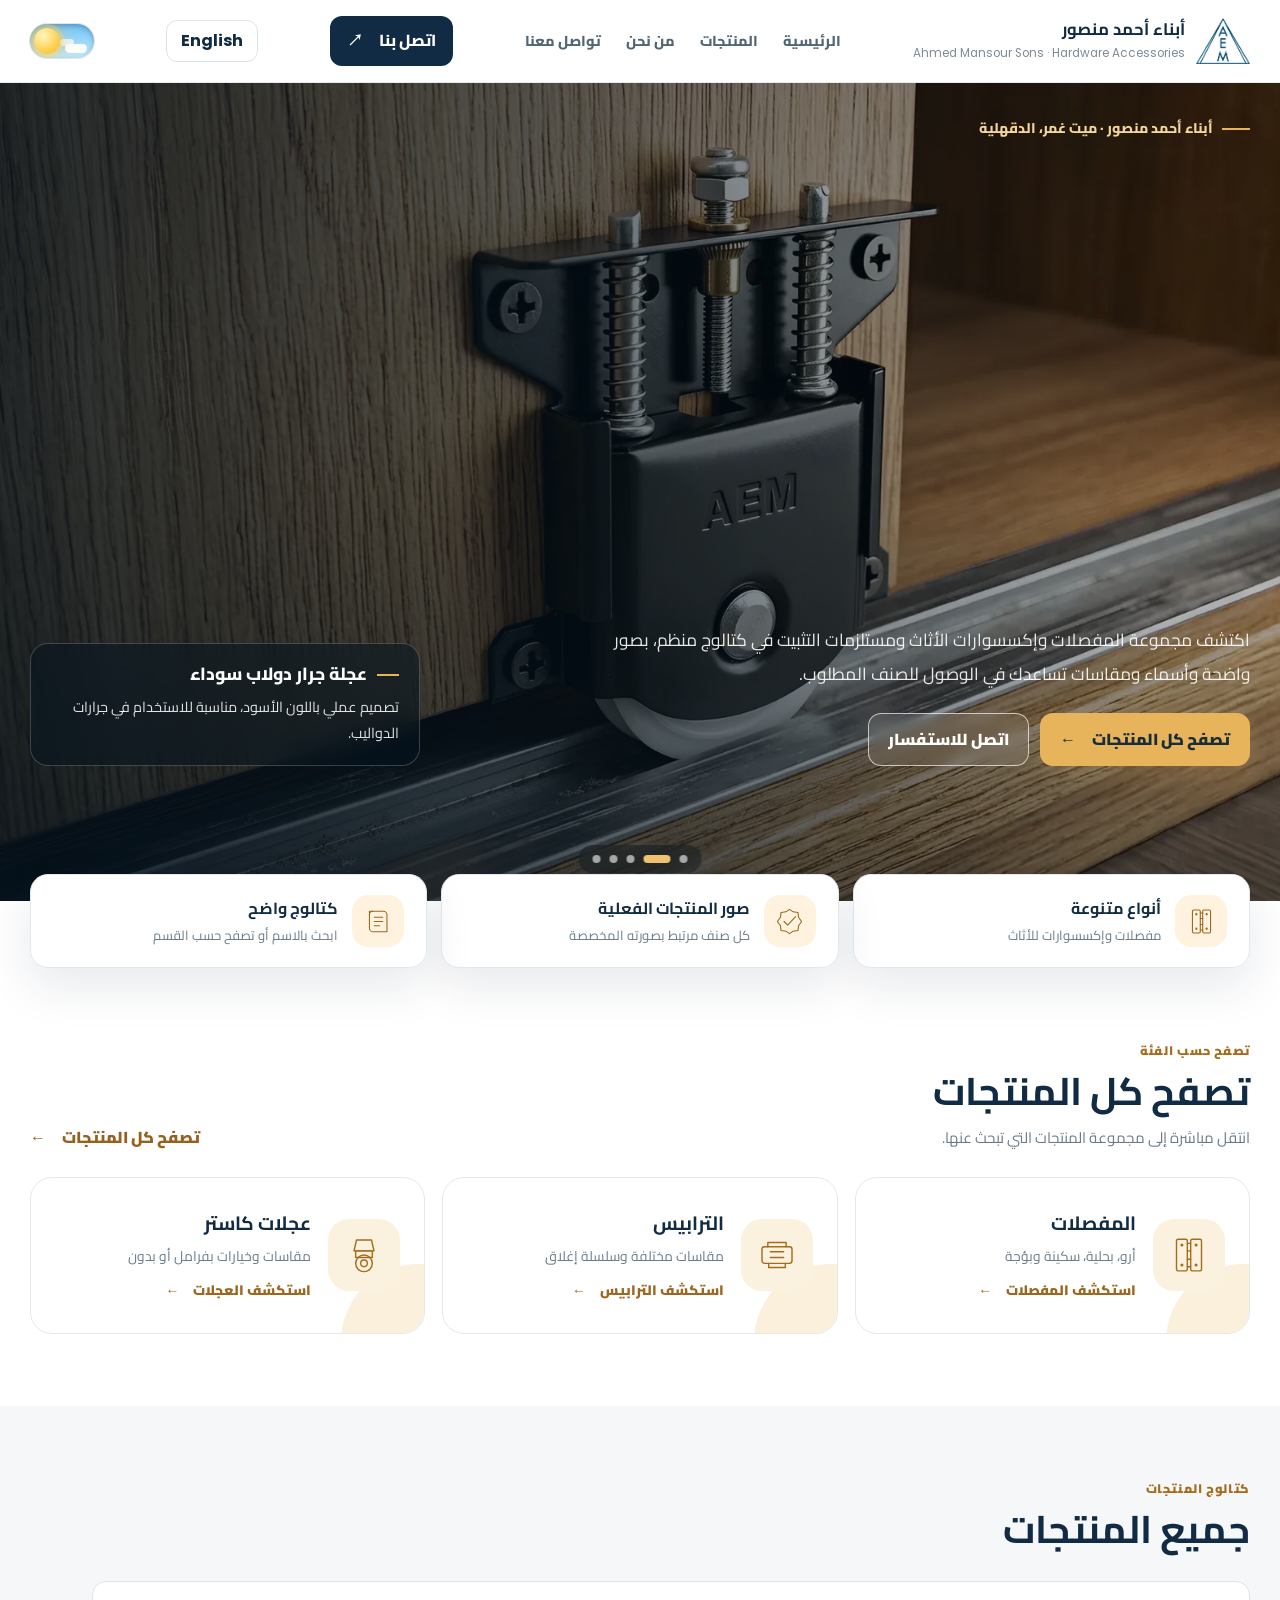
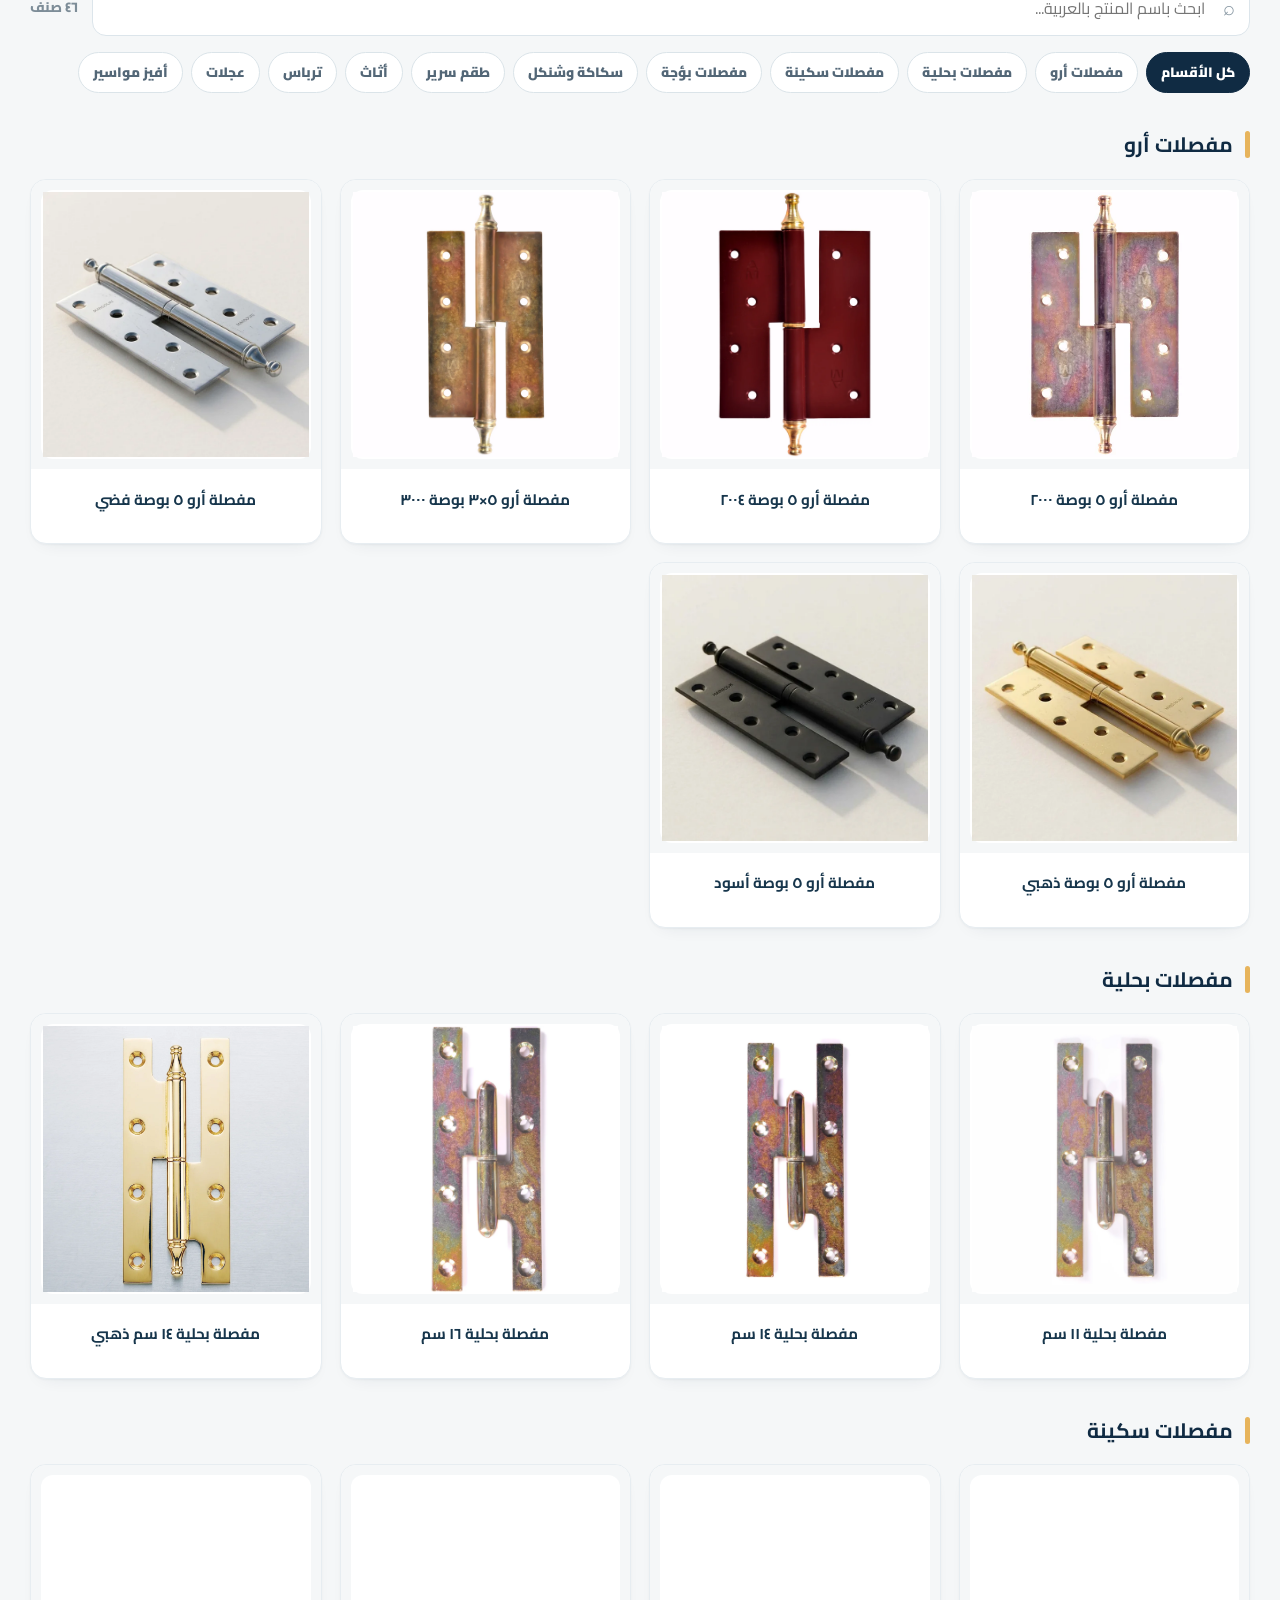
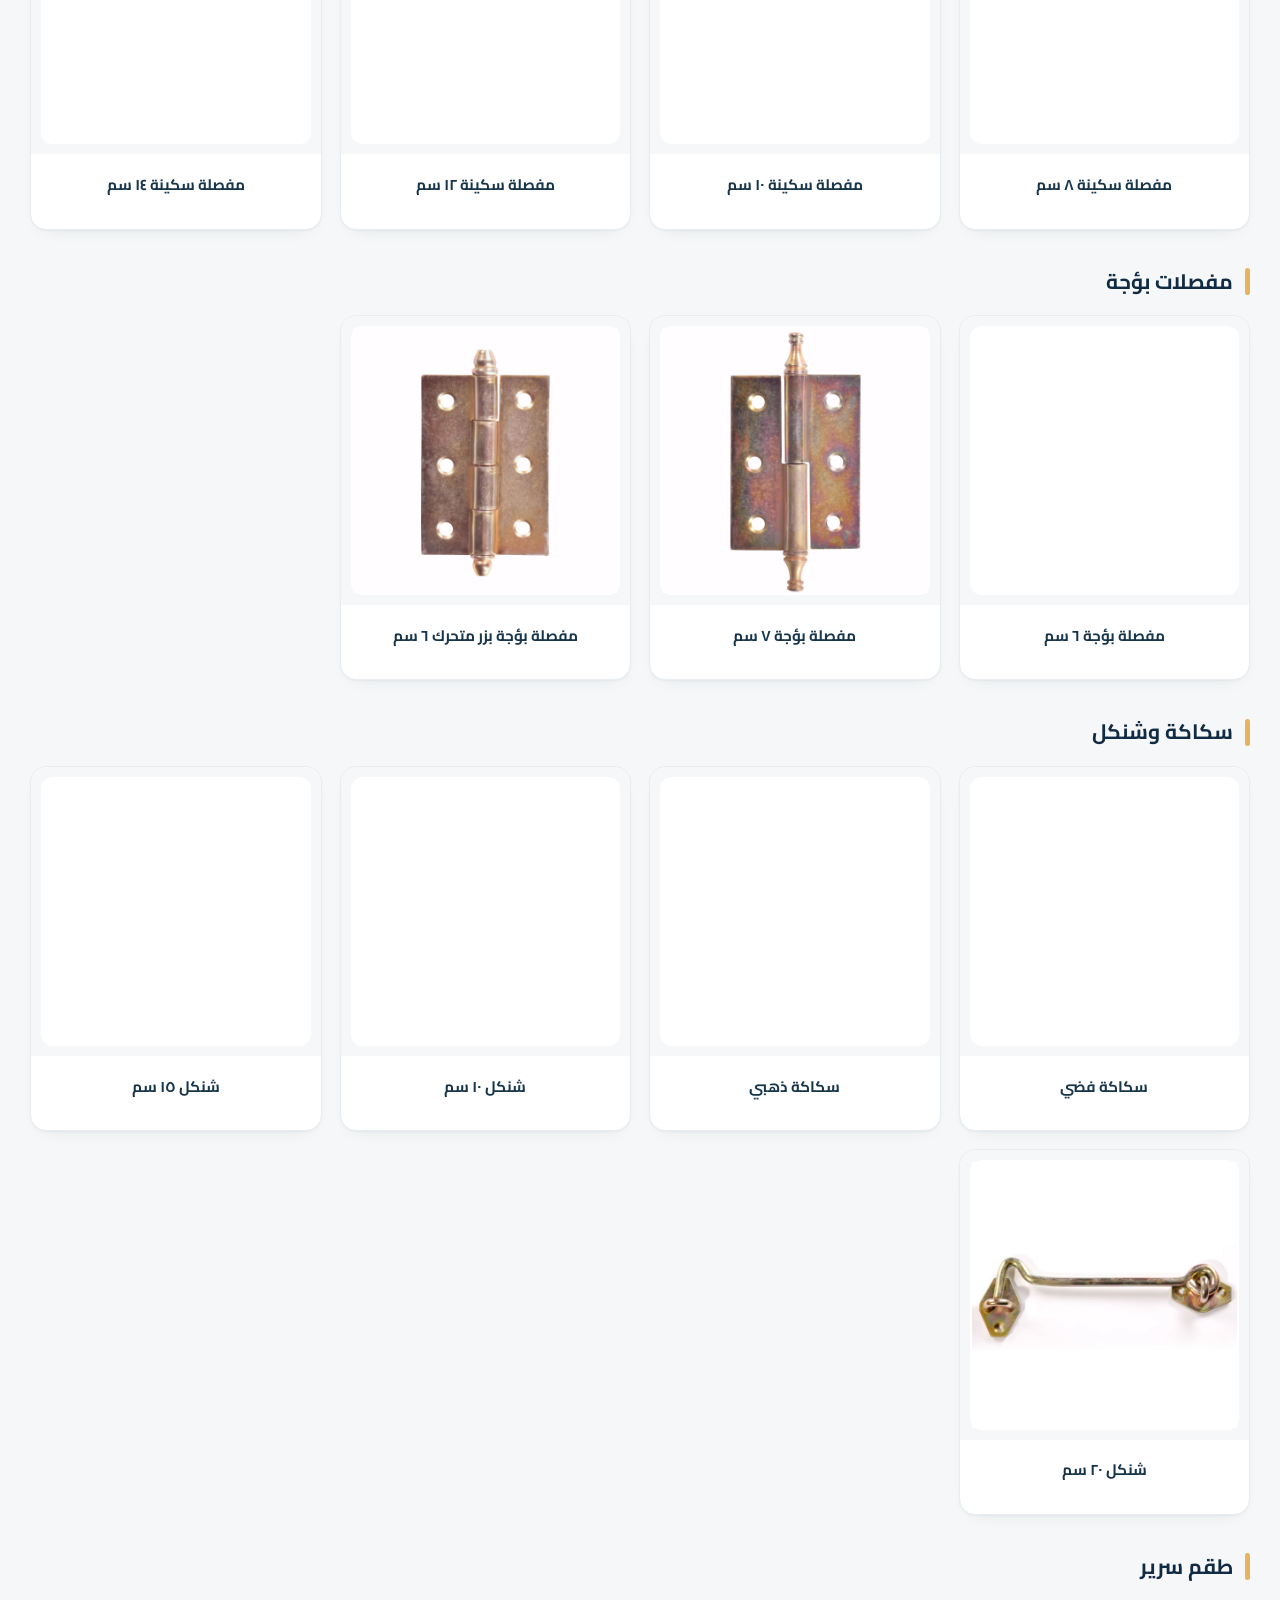
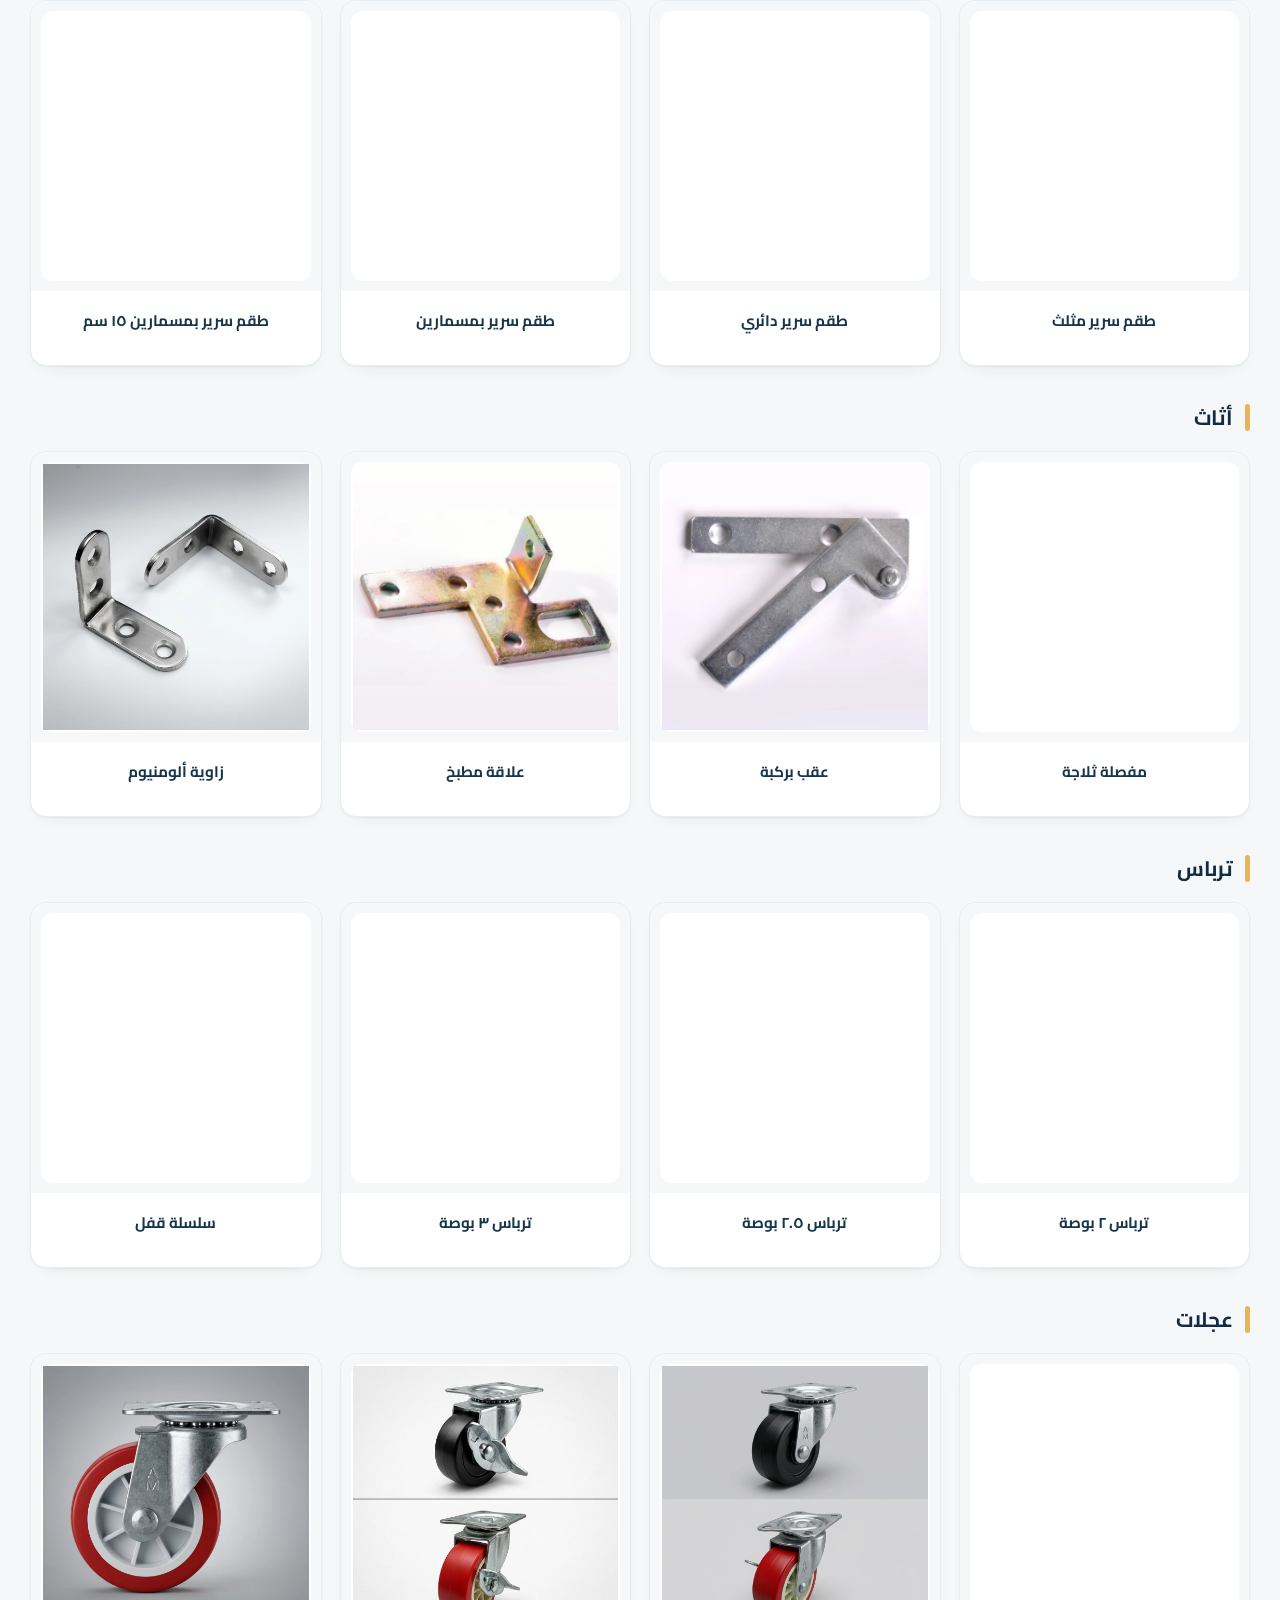
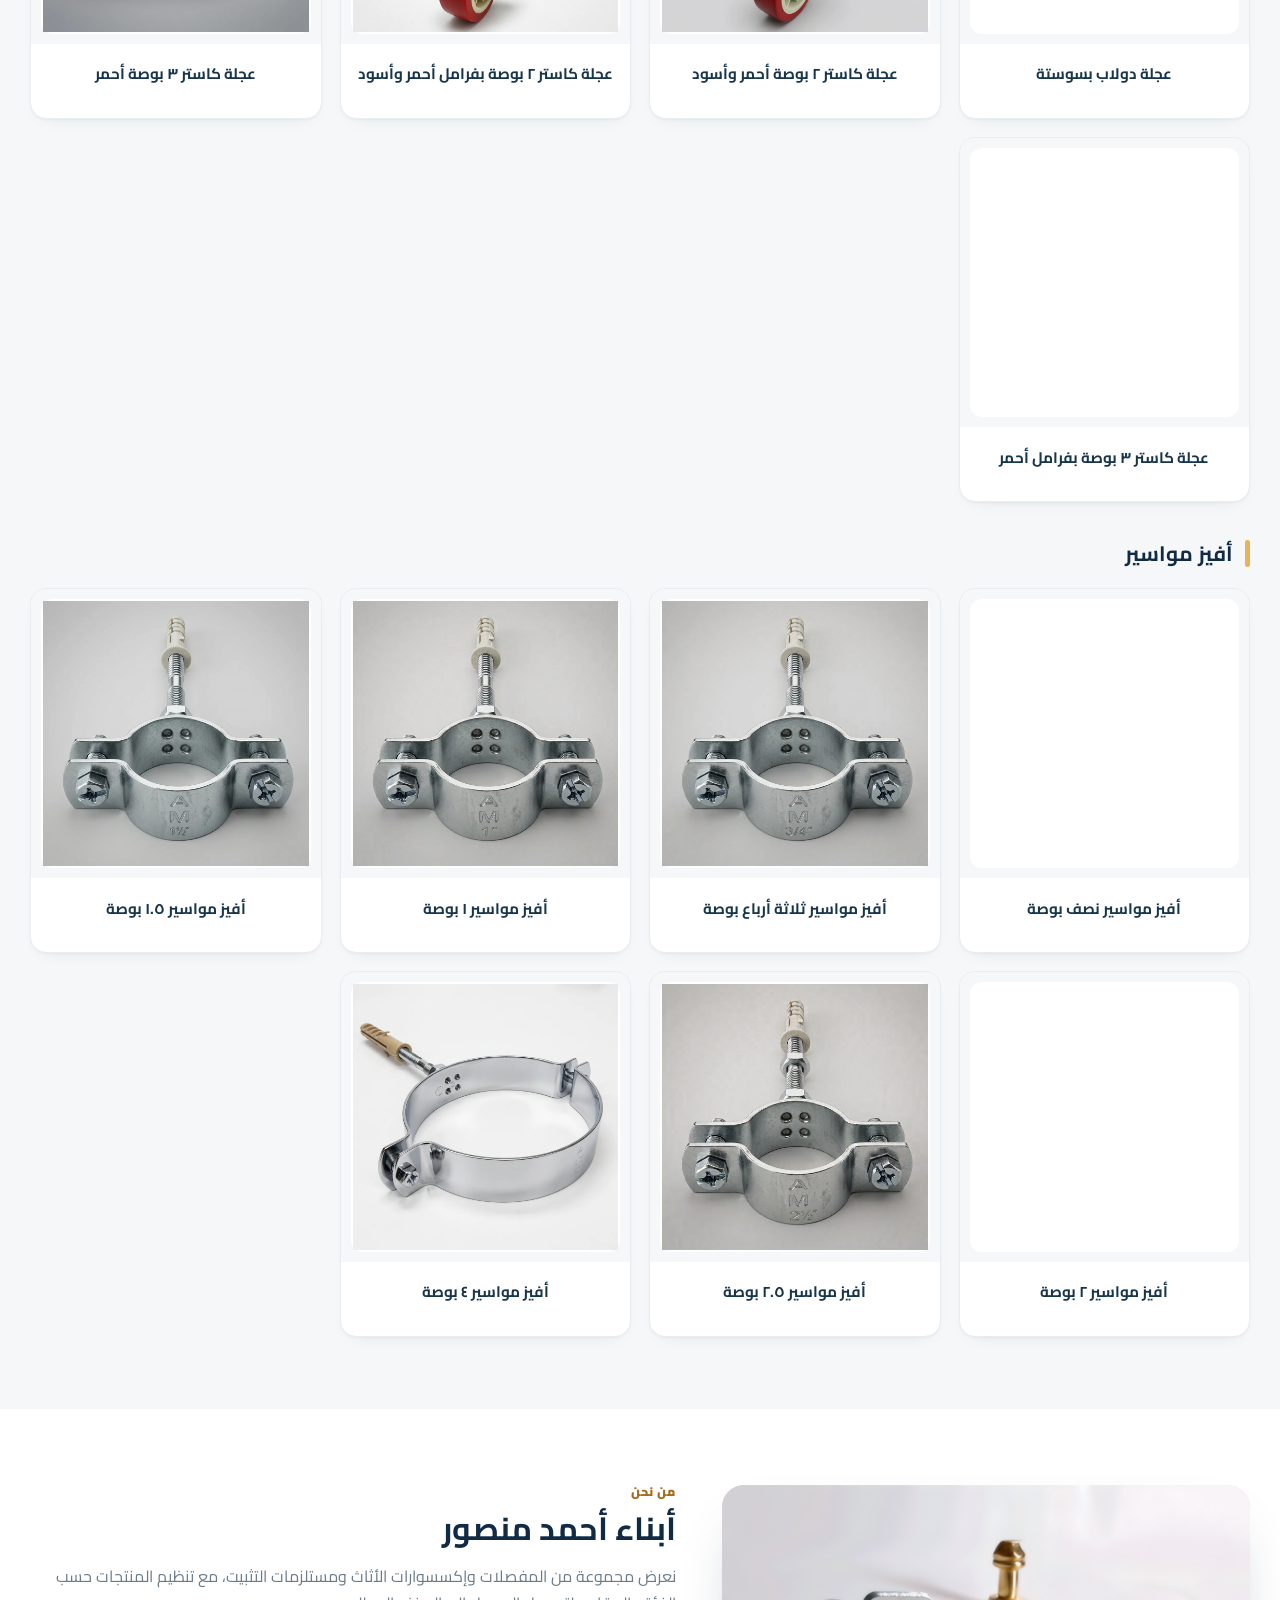
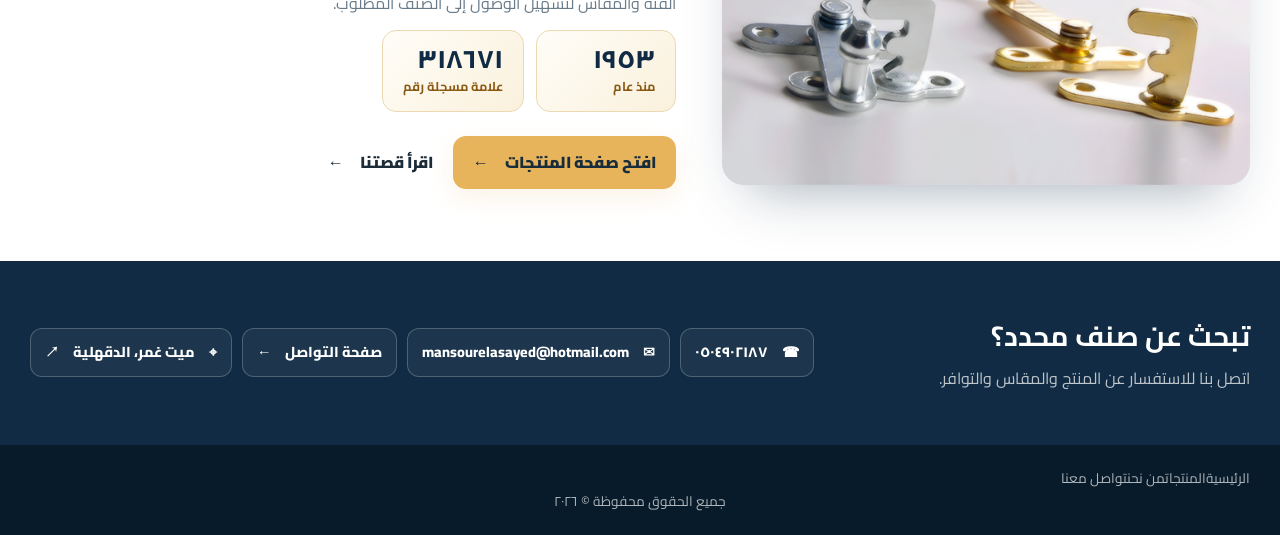
==== index.html @ 3c29c696 "Add files via upload" ====
<!doctype html>
<html lang="ar" dir="rtl">
<head>
<meta charset="utf-8"><meta name="viewport" content="width=device-width, initial-scale=1">
<title>أبناء أحمد منصور | مفصلات وإكسسوارات أثاث</title>
<link rel="icon" type="image/png" href="favicon.png"><meta name="theme-color" content="#102b43">
<meta name="description" content="أبناء أحمد منصور — كتالوج مفصلات وإكسسوارات أثاث ومستلزمات تثبيت في ميت غمر، الدقهلية.">
<link rel="stylesheet" href="styles.css">
<script>try{if(localStorage.getItem("amh-theme")==="dark"){document.documentElement.setAttribute("data-theme","dark");var m=document.querySelector('meta[name="theme-color"]');if(m)m.setAttribute("content","#0d1620")}}catch(e){}</script>
</head>
<body>
<header class="topbar"><div class="wrap nav">
 <a class="brand" href="index.html"><img src="favicon.png" alt="شعار أبناء أحمد منصور"><span><strong>أبناء أحمد منصور</strong><small>Ahmed Mansour Sons · Hardware Accessories</small></span></a>
 <nav class="navlinks"><a href="index.html" aria-current="page">الرئيسية</a><a href="products.html">المنتجات</a><a href="about.html">من نحن</a><a href="contact.html">تواصل معنا</a></nav>
 <a class="nav-cta" href="tel:+20504902187">اتصل بنا　↗</a><button class="lang-toggle" id="langToggle" type="button" aria-label="Switch language">English</button><button class="theme-toggle" id="themeToggle" type="button" role="switch" aria-checked="false" aria-label="الوضع الداكن / Dark mode"><span class="tt-track" aria-hidden="true"><span class="tt-stars"><i></i><i></i><i></i><i></i></span><span class="tt-clouds"><i></i><i></i></span><span class="tt-knob"><b class="tt-crater c1"></b><b class="tt-crater c2"></b><b class="tt-crater c3"></b></span></span></button><button class="menu-btn" id="menuToggle" type="button" aria-label="فتح القائمة">☰</button>
 </div><div id="mobileNav" style="display:none;padding:0 20px 16px;gap:18px;flex-wrap:wrap"><a href="index.html">الرئيسية</a><a href="products.html">المنتجات</a><a href="about.html">من نحن</a><a href="contact.html">تواصل معنا</a></div>
</header>
<main>
<h1 class="sr-only" id="pageTitle">أبناء أحمد منصور — مفصلات وإكسسوارات أثاث</h1>
<section class="hero hero-slideshow" id="homeHero" aria-label="Product highlights">
 <div class="hero-slides" aria-hidden="true">
  <div class="hero-slide active" style="background-image:url('landing-images/Arrow_5_Inch.webp')"></div>
  <div class="hero-slide" style="background-image:url('landing-images/Wardrobe_Sliding_Wheel.webp')"></div>
  <div class="hero-slide" style="background-image:url('landing-images/Pipe_Clamp.webp')"></div>
  <div class="hero-slide" style="background-image:url('landing-images/Caster_2_Inch.webp')"></div>
  <div class="hero-slide" style="background-image:url('landing-images/Door_Lock_Chain.webp')"></div>
 </div>
 <div class="hero-shade"></div>
 <div class="hero-content wrap">
  <div class="eyebrow">أبناء أحمد منصور · ميت غمر، الدقهلية</div>
  <p>اكتشف مجموعة المفصلات وإكسسوارات الأثاث ومستلزمات التثبيت في كتالوج منظم، بصور واضحة وأسماء ومقاسات تساعدك في الوصول للصنف المطلوب.</p>
  <div class="hero-actions"><a class="btn btn-gold" href="#all-products">تصفح كل المنتجات　←</a><a class="btn btn-glass" href="tel:+20504902187">اتصل للاستفسار</a></div>
  <div class="hero-captions" aria-live="off">
  <div class="hero-caption active"><div class="cap-title"><span class="cap-ar">مفصلة أرو 5 بوصة مدهونة</span><span class="cap-en">5-Inch Painted Arrow Hinge</span></div><div class="cap-desc"><span class="cap-ar">تصميم عملي وتشطيب أنيق، مناسبة لمختلف استخدامات الأبواب والأثاث.</span><span class="cap-en">Practical design with a neat finish, suitable for a variety of door and furniture applications.</span></div></div>
  <div class="hero-caption"><div class="cap-title"><span class="cap-ar">عجلة جرار دولاب سوداء</span><span class="cap-en">Black Sliding Wardrobe Wheel</span></div><div class="cap-desc"><span class="cap-ar">تصميم عملي باللون الأسود، مناسبة للاستخدام في جرارات الدواليب.</span><span class="cap-en">Practical design in black, suitable for sliding wardrobe doors.</span></div></div>
  <div class="hero-caption"><div class="cap-title"><span class="cap-ar">أفيز مواسير فضي</span><span class="cap-en">Silver Pipe Clamp</span></div><div class="cap-desc"><span class="cap-ar">تصميم عملي بتشطيب فضي، مناسب لتثبيت المواسير.</span><span class="cap-en">Practical design with a silver finish, suitable for securing pipes.</span></div></div>
  <div class="hero-caption"><div class="cap-title"><span class="cap-ar">عجلة كاستر 3 بوصة</span><span class="cap-en">3-Inch Caster Wheel</span></div><div class="cap-desc"><span class="cap-ar">عجلة عملية بإطار معدني فضي وعجلة حمراء، مناسبة لمختلف استخدامات الأثاث والمعدات.</span><span class="cap-en">A practical caster with a silver metal bracket and red wheel, suitable for various furniture and equipment applications.</span></div></div>
  <div class="hero-caption"><div class="cap-title"><span class="cap-ar">ترباس باب بسلسلة ذهبي</span><span class="cap-en">Gold Door Bolt with Chain</span></div><div class="cap-desc"><span class="cap-ar">تصميم عملي بتشطيب ذهبي، مناسب لتأمين الأبواب.</span><span class="cap-en">Practical design with a gold finish, suitable for securing doors.</span></div></div>
  </div>
 </div>
 <div class="hero-indicators" aria-label="Choose background image">
  <button class="hero-dot active" type="button" aria-label="Slide 1" data-slide="0"></button>
  <button class="hero-dot" type="button" aria-label="Slide 2" data-slide="1"></button>
  <button class="hero-dot" type="button" aria-label="Slide 3" data-slide="2"></button>
  <button class="hero-dot" type="button" aria-label="Slide 4" data-slide="3"></button>
  <button class="hero-dot" type="button" aria-label="Slide 5" data-slide="4"></button>
 </div>
</section>
<section class="trust-wrap"><div class="wrap trust-grid">
 <div class="trust-card"><div class="trust-icon"><svg viewBox="0 0 48 48" aria-hidden="true"><rect x="9" y="5" width="13" height="38" rx="2"/><rect x="26" y="5" width="13" height="38" rx="2"/><path d="M22 10h4M22 19h4M22 29h4M22 38h4"/><circle cx="15.5" cy="12" r="1"/><circle cx="32.5" cy="12" r="1"/><circle cx="15.5" cy="36" r="1"/><circle cx="32.5" cy="36" r="1"/></svg></div><div><strong>أنواع متنوعة</strong><span>مفصلات وإكسسوارات للأثاث</span></div></div>
 <div class="trust-card"><div class="trust-icon"><svg viewBox="0 0 48 48" aria-hidden="true"><path d="M24 4l6 4 8 1 1 8 5 7-5 7-1 8-8 1-6 4-6-4-8-1-1-8-5-7 5-7 1-8 8-1z"/><path d="M15 24l6 6 13-14"/></svg></div><div><strong>صور المنتجات الفعلية</strong><span>كل صنف مرتبط بصورته المخصصة</span></div></div>
 <div class="trust-card"><div class="trust-icon"><svg viewBox="0 0 48 48" aria-hidden="true"><path d="M9 7h23a6 6 0 0 1 6 6v28H15a6 6 0 0 1-6-6z"/><path d="M9 13a6 6 0 0 1 6-6M17 17h14M17 24h14M17 31h9"/></svg></div><div><strong>كتالوج واضح</strong><span>ابحث بالاسم أو تصفح حسب القسم</span></div></div>
</div></section>
<section class="section"><div class="wrap"><div class="section-head"><div><div class="section-kicker">تصفح حسب الفئة</div><h2>تصفح كل المنتجات</h2><p>انتقل مباشرة إلى مجموعة المنتجات التي تبحث عنها.</p></div><a class="text-link" href="products.html">تصفح كل المنتجات　←</a></div>
<div class="feature-grid">
 <a class="feature-card" href="#all-products" data-jump="arrow"><div class="feature-icon"><svg viewBox="0 0 48 48" aria-hidden="true"><rect x="9" y="5" width="13" height="38" rx="2"/><rect x="26" y="5" width="13" height="38" rx="2"/><path d="M22 10h4M22 19h4M22 29h4M22 38h4"/><circle cx="15.5" cy="12" r="1"/><circle cx="32.5" cy="12" r="1"/><circle cx="15.5" cy="36" r="1"/><circle cx="32.5" cy="36" r="1"/></svg></div><div class="feature-copy"><h3>المفصلات</h3><p>أرو، بحلية، سكينة وبؤجة</p><span>استكشف المفصلات　←</span></div></a>
 <a class="feature-card" href="#all-products" data-jump="bolt"><div class="feature-icon"><svg viewBox="0 0 48 48" aria-hidden="true"><rect x="6" y="14" width="36" height="20" rx="3"/><path d="M13 14V9h22v5M14 34v5h20v-5M16 20h16M16 27h16"/></svg></div><div class="feature-copy"><h3>الترابيس</h3><p>مقاسات مختلفة وسلسلة إغلاق</p><span>استكشف الترابيس　←</span></div></a>
 <a class="feature-card" href="#all-products" data-jump="wheels"><div class="feature-icon"><svg viewBox="0 0 48 48" aria-hidden="true"><path d="M15 6h18l3 13H12z"/><path d="M14 19h20v8H14z"/><circle cx="24" cy="34" r="10"/><circle cx="24" cy="34" r="4"/></svg></div><div class="feature-copy"><h3>عجلات كاستر</h3><p>مقاسات وخيارات بفرامل أو بدون</p><span>استكشف العجلات　←</span></div></a>
</div></div></section>
<section class="section soft" id="all-products"><div class="wrap">
 <div class="section-head"><div><div class="section-kicker">كتالوج المنتجات</div><h2>جميع المنتجات</h2></div></div>
 <div class="catalog-controls"><label class="search-wrap"><span class="search-icon">⌕</span><input id="productSearch" type="search" placeholder="ابحث عن اسم المنتج بالإنجليزية..." aria-label="البحث عن المنتجات"></label><span id="resultCount" class="result-count"></span></div>
 <div class="filter-row" id="filterRow"></div><div id="productCatalog"></div>
</div></section>
<section class="section" id="about"><div class="wrap about-grid"><div class="about-visual"><img src="landing-images/About_Window_Latch.webp" alt="سكاكة شباك فضي وذهبي" width="637" height="362" loading="lazy" decoding="async"></div><div class="about-copy"><div class="section-kicker">من نحن</div><h2>أبناء أحمد منصور</h2><p>نعرض مجموعة من المفصلات وإكسسوارات الأثاث ومستلزمات التثبيت، مع تنظيم المنتجات حسب الفئة والمقاس لتسهيل الوصول إلى الصنف المطلوب.</p><ul class="about-facts"><li><strong>1953</strong><span><b class="l-ar">منذ عام</b><b class="l-en">Since</b></span></li><li><strong>318671</strong><span><b class="l-ar">علامة مسجلة رقم</b><b class="l-en">Registered trademark no.</b></span></li></ul><div class="about-actions"><a class="btn btn-gold" href="products.html">افتح صفحة المنتجات　←</a><a class="btn btn-outline" href="about.html">اقرأ قصتنا　←</a></div></div></div></section>
<section class="contact-section" id="contact"><div class="wrap contact-grid"><div><h2>تبحث عن صنف محدد؟</h2><p>اتصل بنا للاستفسار عن المنتج والمقاس والتوافر.</p></div><div class="contact-details"><a class="contact-pill" href="tel:+20504902187">☎　0504902187</a><a class="contact-pill" href="mailto:mansourelasayed@hotmail.com">✉　mansourelasayed@hotmail.com</a><a class="contact-pill" href="contact.html">صفحة التواصل　←</a><a class="contact-pill" href="https://www.google.com/maps/place/Ahmed+Mansour+Sons+Factory+for+Hardware+-+%D9%85%D8%B5%D9%86%D8%B9+%D8%AD%D8%AF%D8%A7%D9%8A%D8%AF+%D8%A3%D8%A8%D9%86%D8%A7%D8%A1+%D8%A3%D8%AD%D9%85%D8%AF+%D8%A5%D8%A8%D8%B1%D8%A7%D9%87%D9%8A%D9%85+%D9%85%D9%86%D8%B5%D9%88%D8%B1/@30.7238846,31.2693549,17z/data=!4m6!3m5!1s0x14f7eb832723de7b:0xed900782350a30ad!8m2!3d30.7238846!4d31.2693549!16s%2Fg%2F11sz3r_7c7" target="_blank" rel="noopener">⌖　ميت غمر، الدقهلية　↗</a></div></div></section>
</main>
<footer><nav class="wrap footer-links" aria-label="Footer"><a href="index.html"><span class="l-ar">الرئيسية</span><span class="l-en">Home</span></a><a href="products.html"><span class="l-ar">المنتجات</span><span class="l-en">Products</span></a><a href="about.html"><span class="l-ar">من نحن</span><span class="l-en">About Us</span></a><a href="contact.html"><span class="l-ar">تواصل معنا</span><span class="l-en">Contact</span></a></nav><div class="wrap footer-inner"><span>جميع الحقوق محفوظة © 2026</span></div></footer>
<div class="modal" id="imageModal" aria-hidden="true"><div class="modal-panel" role="dialog" aria-modal="true" aria-label="صورة المنتج المكبرة"><button class="modal-close" id="modalClose" type="button" aria-label="إغلاق">×</button><div class="modal-img-wrap"><img id="modalImage" alt=""></div><div class="modal-caption" id="modalCaption"></div></div></div>
<script>window.PAGE_TITLES={ar:"أبناء أحمد منصور | مفصلات وإكسسوارات أثاث",en:"Ahmed Mansour Sons | Hinges & Furniture Accessories"};</script><script src="products-data.js"></script><script src="site.js"></script>
</body></html>
---- styles.css ----
@import url('https://fonts.googleapis.com/css2?family=Cairo:wght@400;500;600;700;800;900&family=Poppins:wght@400;500;600;700;800&display=swap');
:root{--navy:#102b43;--navy2:#173e5e;--gold:#e7b45c;--gold-light:#fff3d9;--ink:#1c2c39;--muted:#697b89;--paper:#f5f7f8;--line:#e2e9ed;--white:#fff;--shadow:0 18px 48px rgba(15,42,64,.1);--radius:22px}
*{box-sizing:border-box}html{scroll-behavior:smooth;scroll-padding-top:90px}body{margin:0;background:#fff;color:var(--ink);font-family:'Cairo',Tahoma,Arial,sans-serif;line-height:1.7}a{color:inherit;text-decoration:none}button,input{font:inherit}button{cursor:pointer}.wrap{width:min(1220px,calc(100% - 40px));margin:auto}
.topbar{position:sticky;top:0;z-index:40;background:rgba(255,255,255,.94);backdrop-filter:blur(16px);border-bottom:1px solid rgba(16,43,67,.09)}.nav{height:82px;display:flex;align-items:center;justify-content:space-between;gap:22px}.brand{display:flex;align-items:center;gap:11px;min-width:255px}.brand img{width:54px;height:50px;object-fit:contain}.brand strong{display:block;font-size:1.04rem;color:var(--navy);line-height:1.25}.brand small{display:block;font-family:Arial,sans-serif;color:#7b8c98;font-size:.74rem;direction:ltr;text-align:right;margin-top:4px}.navlinks{display:flex;align-items:center;gap:25px;font-size:.9rem;font-weight:800;color:#506575}.navlinks a:hover{color:#ad741f}.nav-cta{background:var(--navy);color:#fff;border-radius:12px;padding:11px 17px;font-weight:800;white-space:nowrap}.menu-btn{display:none;background:white;border:1px solid var(--line);border-radius:11px;padding:8px 12px;color:var(--navy)}
.hero{position:relative;overflow:hidden;background:radial-gradient(ellipse at 12% 8%,rgba(231,180,92,.2),transparent 30%),linear-gradient(125deg,#0c2234 0%,#143a57 56%,#21546b 100%);color:#fff;padding:62px 0 72px}.hero:before{content:"";position:absolute;width:580px;height:580px;border-radius:50%;border:1px solid rgba(255,255,255,.08);left:-170px;top:-320px;box-shadow:0 0 0 45px rgba(255,255,255,.025),0 0 0 95px rgba(255,255,255,.02)}.hero-grid{display:grid;grid-template-columns:1.08fr .92fr;align-items:center;gap:45px;position:relative;z-index:1}.eyebrow{display:inline-flex;align-items:center;gap:9px;color:#f7dba8;font-size:.88rem;font-weight:800}.eyebrow:before{content:"";width:28px;height:2px;background:var(--gold)}.hero h1{font-size:clamp(2.4rem,5vw,4.2rem);line-height:1.2;letter-spacing:-.04em;margin:16px 0}.hero h1 span{color:#f2c879}.hero p{max-width:570px;color:rgba(255,255,255,.77);font-size:1.04rem;margin:0 0 26px}.hero-actions{display:flex;gap:11px;flex-wrap:wrap}.btn{display:inline-flex;align-items:center;justify-content:center;gap:8px;border-radius:13px;padding:12px 19px;font-weight:900;border:1px solid transparent;transition:transform .2s,background .2s}.btn:hover{transform:translateY(-2px)}.btn-gold{background:var(--gold);color:#182d3b;box-shadow:0 9px 25px rgba(231,180,92,.16)}.btn-glass{border-color:rgba(255,255,255,.3);background:rgba(255,255,255,.05);color:white}.hero-footnote{display:flex;align-items:center;gap:9px;margin-top:23px;color:rgba(255,255,255,.67);font-size:.84rem}.hero-footnote b{color:white}.hero-visual{min-height:350px;position:relative;display:grid;place-items:center}.hero-orbit{position:absolute;width:min(350px,88%);aspect-ratio:1;border-radius:50%;border:1px solid rgba(255,255,255,.17);background:linear-gradient(145deg,rgba(255,255,255,.15),rgba(255,255,255,.025));box-shadow:inset 0 0 50px rgba(255,255,255,.04)}.hero-main-img{position:relative;z-index:1;width:63%;height:295px;background:#fff;border-radius:27px;display:grid;place-items:center;overflow:hidden;transform:rotate(-4deg);box-shadow:0 30px 65px rgba(0,0,0,.26)}.hero-main-img img{width:94%;height:94%;object-fit:contain}.hero-small{position:absolute;z-index:2;width:112px;height:112px;border-radius:19px;background:#fff;padding:8px;box-shadow:0 15px 38px rgba(0,0,0,.23)}.hero-small img{width:100%;height:100%;object-fit:contain}.hero-small.one{top:22px;left:3%;transform:rotate(7deg)}.hero-small.two{bottom:12px;right:2%;transform:rotate(6deg)}.hero-sticker{position:absolute;z-index:3;top:15px;right:12%;width:84px;height:84px;border-radius:50%;display:grid;place-items:center;text-align:center;background:var(--gold);color:#172b39;font-size:.72rem;font-weight:900;line-height:1.35;transform:rotate(9deg)}
.trust-wrap{position:relative;margin-top:-27px;z-index:4}.trust-grid{display:grid;grid-template-columns:repeat(3,1fr);gap:14px}.trust-card{display:flex;align-items:center;gap:14px;padding:20px 22px;background:#fff;border:1px solid var(--line);border-radius:18px;box-shadow:var(--shadow)}.trust-icon{width:52px;height:52px;flex:0 0 52px;border-radius:16px;background:#fff3df;color:#9b681f;display:grid;place-items:center}.trust-icon svg{width:29px;height:29px;fill:none;stroke:currentColor;stroke-width:1.8;stroke-linecap:round;stroke-linejoin:round}.trust-card strong{display:block;color:var(--navy);font-size:1rem}.trust-card span{display:block;color:var(--muted);font-size:.82rem;margin-top:2px}
.section{padding:72px 0}.section.soft{background:var(--paper)}.section-head{display:flex;align-items:end;justify-content:space-between;gap:20px;margin-bottom:26px}.section-kicker{font-size:.78rem;color:#a66c1d;font-weight:900;letter-spacing:.05em;margin-bottom:6px}.section-head h2{font-size:clamp(1.8rem,3vw,2.55rem);line-height:1.3;color:var(--navy);margin:0;letter-spacing:-.03em}.section-head p{color:var(--muted);margin:8px 0 0;max-width:680px;font-size:.94rem}.text-link{font-weight:900;color:#96611d;white-space:nowrap}.text-link:hover{text-decoration:underline}
.feature-grid{display:grid;grid-template-columns:repeat(3,1fr);gap:17px}.feature-card{position:relative;isolation:isolate;display:flex;align-items:center;gap:17px;min-height:157px;padding:24px;background:#fff;border:1px solid var(--line);border-radius:22px;overflow:hidden;transition:transform .22s,box-shadow .22s,border-color .22s}.feature-card:after{content:"";position:absolute;z-index:-1;width:155px;height:155px;right:-72px;bottom:-86px;border-radius:50%;background:#fbf0dc}.feature-card:hover{transform:translateY(-4px);box-shadow:var(--shadow);border-color:#e4c68f}.feature-icon{width:72px;height:72px;flex:0 0 72px;border-radius:21px;background:#fbf1df;color:#a66c1d;display:grid;place-items:center}.feature-icon svg{width:40px;height:40px;fill:none;stroke:currentColor;stroke-width:1.7;stroke-linecap:round;stroke-linejoin:round}.feature-copy h3{margin:0;color:var(--navy);font-size:1.2rem}.feature-copy p{margin:5px 0 8px;color:var(--muted);font-size:.86rem}.feature-copy span{font-size:.86rem;font-weight:900;color:#9c671e}
.catalog-controls{display:flex;align-items:center;gap:13px;margin:0 0 16px}.search-wrap{position:relative;flex:1;min-width:210px}.search-wrap input{width:100%;border:1px solid #dce5eb;background:#fff;border-radius:14px;padding:13px 44px 13px 14px;outline:none;color:var(--ink)}.search-wrap input:focus{border-color:#d4a04b;box-shadow:0 0 0 3px rgba(231,180,92,.16)}.search-icon{position:absolute;right:15px;top:50%;transform:translateY(-50%);font-size:1.25rem;color:#83939f}.result-count{color:#7d8d98;font-size:.88rem;font-weight:800;white-space:nowrap}.filter-row{display:flex;gap:8px;flex-wrap:wrap;margin:0 0 27px}.filter-btn{border:1px solid #dbe4e9;background:#fff;color:#536777;border-radius:999px;padding:8px 14px;font-size:.85rem;font-weight:900;white-space:nowrap;transition:.2s}.filter-btn:hover,.filter-btn.active{background:var(--navy);border-color:var(--navy);color:#fff}
.group-section{margin-top:34px}.group-title{display:flex;align-items:center;gap:12px;color:var(--navy);font-size:1.3rem;margin:0 0 16px}.group-title:before{content:"";height:27px;width:5px;border-radius:5px;background:var(--gold)}.group-title small{font-size:.76rem;font-weight:700;color:#8797a3;font-family:Arial,sans-serif;direction:ltr}.product-grid{display:grid;grid-template-columns:repeat(4,minmax(0,1fr));gap:17px}.product-card{min-width:0;overflow:hidden;background:#fff;border:1px solid #e4eaee;border-radius:18px;display:flex;flex-direction:column;transition:transform .22s,box-shadow .22s,border-color .22s}.product-card:hover{transform:translateY(-4px);border-color:#d7bd8f;box-shadow:0 14px 35px rgba(16,43,67,.10)}.product-image{position:relative;height:205px;padding:13px;background:#fff;display:grid;place-items:center;cursor:zoom-in;overflow:hidden;border-bottom:1px solid #edf1f3}.product-image:before{content:"";position:absolute;inset:9px;border-radius:12px;background:linear-gradient(145deg,#fff,#f8fafb)}.product-image img{position:relative;z-index:1;width:100%;height:100%;object-fit:contain;transition:transform .28s}.product-card:hover .product-image img{transform:scale(1.045)}.zoom-badge{position:absolute;z-index:2;left:12px;top:12px;width:31px;height:31px;border-radius:10px;background:#fff;box-shadow:0 4px 13px rgba(16,43,67,.1);display:grid;place-items:center;color:#526777;opacity:0;transition:opacity .2s}.product-card:hover .zoom-badge{opacity:1}.product-info{display:flex;flex-direction:column;flex:1;padding:15px;gap:12px}.product-name{margin:0;min-height:2.9em;color:var(--navy);font-family:Arial,sans-serif;font-size:.98rem;font-weight:800;line-height:1.45;direction:ltr;text-align:left}.product-bottom{display:flex;align-items:center;justify-content:space-between;gap:8px;margin-top:auto}.product-type{color:#84939e;font-size:.75rem;font-weight:700}.ask-btn{border:0;border-radius:10px;padding:8px 10px;background:#eaf3f3;color:#1a5d61;font-size:.8rem;font-weight:900;white-space:nowrap;transition:background .2s}.ask-btn:hover{background:#d8e9e9}
.modal{position:fixed;inset:0;z-index:100;background:rgba(5,17,28,.84);backdrop-filter:blur(8px);display:none;align-items:center;justify-content:center;padding:22px}.modal.open{display:flex}.modal-panel{position:relative;width:min(850px,100%);max-height:94vh;border-radius:22px;background:#fff;overflow:hidden;box-shadow:0 35px 100px rgba(0,0,0,.32)}.modal-img-wrap{height:min(72vh,680px);padding:22px;display:grid;place-items:center;background:#f6f8f9}.modal-img-wrap img{max-width:100%;max-height:100%;object-fit:contain}.modal-caption{padding:13px 20px 17px;text-align:center;color:var(--navy);font:800 1rem Arial,sans-serif;direction:ltr}.modal-close{position:absolute;z-index:3;top:13px;left:13px;width:42px;height:42px;border:0;border-radius:50%;background:#fff;color:var(--navy);font-size:1.6rem;box-shadow:0 5px 20px rgba(0,0,0,.12)}
.about-grid{display:grid;grid-template-columns:.9fr 1.1fr;gap:46px;align-items:center}.about-visual{min-height:300px;border-radius:25px;background:radial-gradient(circle at 25% 25%,rgba(231,180,92,.2),transparent 35%),linear-gradient(140deg,#102b43,#21546b);display:grid;place-items:center;overflow:hidden}.about-visual img{width:55%;height:240px;object-fit:contain;background:white;border-radius:20px;padding:12px;box-shadow:0 22px 50px rgba(0,0,0,.2)}.about-copy h2{font-size:2rem;line-height:1.3;color:var(--navy);margin:0 0 13px}.about-copy p{color:var(--muted);margin:0 0 13px}
.contact-section{padding:52px 0;background:var(--navy);color:#fff}.contact-grid{display:flex;align-items:center;justify-content:space-between;gap:25px}.contact-section h2{font-size:1.75rem;margin:0 0 5px}.contact-section p{margin:0;color:rgba(255,255,255,.72)}.contact-details{display:flex;gap:10px;flex-wrap:wrap}.contact-pill{display:inline-flex;align-items:center;gap:8px;border:1px solid rgba(255,255,255,.22);background:rgba(255,255,255,.055);border-radius:12px;padding:11px 14px;color:white;font-weight:800;font-size:.9rem}.contact-pill:hover{background:rgba(255,255,255,.13)}footer{padding:22px 0;background:#081b2a;color:rgba(255,255,255,.68);font-size:.85rem}.footer-inner{display:flex;justify-content:space-between;align-items:center;gap:15px;flex-wrap:wrap}.footer-brand{font-weight:900;color:#fff}.empty-state{border:1px dashed #cbd6de;background:#fff;border-radius:18px;padding:32px;text-align:center;color:var(--muted)}
@media(max-width:1000px){.navlinks{gap:14px}.brand{min-width:220px}.hero-grid{gap:25px}.product-grid{grid-template-columns:repeat(3,minmax(0,1fr))}.feature-card{padding:19px;gap:12px}.feature-icon{width:62px;height:62px;flex-basis:62px}}
@media(max-width:760px){.wrap{width:calc(100% - 28px)}.nav{height:72px}.brand{min-width:0}.brand img{width:45px;height:44px}.brand strong{font-size:.93rem}.brand small{font-size:.65rem}.navlinks{display:none}.nav-cta{display:none}.menu-btn{display:block}.hero{padding:42px 0 57px}.hero-grid{grid-template-columns:1fr;gap:8px}.hero h1{font-size:2.55rem}.hero p{font-size:.97rem}.hero-visual{min-height:270px}.hero-main-img{height:225px;width:59%}.hero-small{width:84px;height:84px}.hero-sticker{width:70px;height:70px;font-size:.65rem;right:12%;top:2px}.trust-grid{grid-template-columns:1fr;gap:9px}.trust-card{padding:14px 16px}.section{padding:52px 0}.section-head{align-items:flex-start;flex-direction:column;gap:12px}.feature-grid{grid-template-columns:1fr;gap:11px}.feature-card{min-height:122px}.product-grid{grid-template-columns:repeat(2,minmax(0,1fr));gap:11px}.product-image{height:155px;padding:8px}.product-info{padding:11px;gap:10px}.product-name{font-size:.85rem;min-height:3em}.product-bottom{align-items:stretch;flex-direction:column}.ask-btn{width:100%}.filter-row{flex-wrap:nowrap;overflow-x:auto;padding-bottom:7px}.group-title{font-size:1.12rem}.about-grid{grid-template-columns:1fr;gap:25px}.about-visual{min-height:245px}.about-visual img{height:205px}.contact-grid{align-items:flex-start;flex-direction:column}.contact-details{display:grid;grid-template-columns:1fr;width:100%}.contact-pill{overflow-wrap:anywhere}.result-count{font-size:.78rem}}
@media(max-width:390px){.hero h1{font-size:2.2rem}.product-grid{gap:8px}.product-image{height:136px}.product-info{padding:9px}.product-name{font-size:.8rem}.brand small{display:none}}
/* Revised bilingual layout and square product tiles */
.lang-toggle{border:1px solid #dbe4e9;background:#fff;color:var(--navy);border-radius:11px;padding:9px 14px;font-weight:900;white-space:nowrap;cursor:pointer}
.product-image{height:auto;aspect-ratio:1/1;padding:10px;background:#f7f8f8;border-bottom:1px solid #edf1f3}
.product-image:before{inset:8px;border-radius:9px;background:#fff}
.product-info{padding:12px 14px;gap:0}
.product-name{min-height:0;text-align:center;line-height:1.45;font-size:.94rem;margin:0}
.product-bottom,.product-type,.ask-btn{display:none!important}
.product-grid{grid-template-columns:repeat(4,minmax(0,1fr));gap:18px}
.product-card{border-radius:12px;box-shadow:0 3px 14px rgba(16,43,67,.045)}
.product-card:hover{transform:translateY(-3px);box-shadow:0 10px 25px rgba(16,43,67,.09)}
.hero{background:#f4f1e9;color:var(--navy);padding:55px 0 62px}
.hero:before{border-color:rgba(16,43,67,.08);box-shadow:0 0 0 45px rgba(16,43,67,.025),0 0 0 95px rgba(16,43,67,.02)}
.eyebrow{color:#8b641e}.hero h1{color:var(--navy)}.hero p{color:#526575}.hero .btn-glass{border-color:#b7c3cb;color:var(--navy);background:#fff}.hero .hero-footnote{color:#687985}
.hero-main-img,.hero-small{background:#fff;box-shadow:0 14px 34px rgba(16,43,67,.10)}
body.english{font-family:Arial,Helvetica,sans-serif;direction:ltr}body.english .nav,body.english .section-head,body.english .feature-card,body.english .trust-card,body.english .contact-grid,body.english .footer-inner{direction:ltr}body.english .brand small{text-align:left}body.english .search-wrap input{text-align:left;padding:13px 14px 13px 44px}body.english .search-icon{left:15px;right:auto}body.english .group-title{direction:ltr}body.english .group-title:before{order:-1}body.english .product-name{font-family:Arial,Helvetica,sans-serif;direction:ltr}
@media(max-width:1000px){.product-grid{grid-template-columns:repeat(3,minmax(0,1fr))}}
@media(max-width:760px){.lang-toggle{padding:8px 10px;font-size:.8rem}.product-grid{grid-template-columns:repeat(2,minmax(0,1fr));gap:11px}.product-image{height:auto;aspect-ratio:1/1}.product-info{padding:10px}.product-name{font-size:.82rem}.hero{padding:38px 0 48px}}

/* Full-viewport photographic landing hero with automatic background slideshow */
.hero.hero-slideshow{isolation:isolate;min-height:calc(100svh - 82px);height:calc(100vh - 82px);padding:0;display:flex;align-items:center;overflow:hidden;background:#172b39;color:#fff}
.hero-slides{position:absolute;inset:0;z-index:0}.hero-shade{position:absolute;inset:0;z-index:1}
.hero-slide{position:absolute;inset:0;background-size:cover;background-position:center center;opacity:0;transform:scale(1.025);transition:opacity 1s ease,transform 3s ease;will-change:opacity}
.hero-slide.active{opacity:1;transform:scale(1)}
.hero-shade{background:linear-gradient(90deg,rgba(4,18,29,.84) 0%,rgba(4,18,29,.61) 43%,rgba(4,18,29,.18) 100%),linear-gradient(0deg,rgba(4,18,29,.30),transparent 48%)}
.hero-content{position:relative;z-index:2;padding-top:36px;padding-bottom:78px}
.hero.hero-slideshow .eyebrow{color:#f4d69a}
.hero.hero-slideshow h1{color:#fff;font-size:clamp(2.8rem,6vw,5.3rem);line-height:1.18;max-width:780px;margin:20px 0}
.hero.hero-slideshow h1 span{color:#f2c36f}
.hero.hero-slideshow p{max-width:650px;color:rgba(255,255,255,.9);font-size:1.08rem;line-height:1.95}
.hero.hero-slideshow .hero-footnote{color:rgba(255,255,255,.82)}
.hero.hero-slideshow .btn-glass{color:#fff;border-color:rgba(255,255,255,.65);background:rgba(255,255,255,.09);backdrop-filter:blur(6px)}
.hero-indicators{position:absolute;z-index:4;bottom:28px;left:50%;transform:translateX(-50%);display:flex;align-items:center;gap:9px;padding:10px 14px;border-radius:30px;background:rgba(5,20,31,.34);backdrop-filter:blur(8px)}
.hero-dot{width:8px;height:8px;border:0;border-radius:50%;padding:0;background:rgba(255,255,255,.6);transition:all .25s}
.hero-dot.active{width:27px;border-radius:8px;background:#f2c36f}
body.english .hero-content{direction:ltr;text-align:left}
@media(max-width:760px){.hero.hero-slideshow{height:calc(100svh - 72px);min-height:610px}.hero-shade{background:linear-gradient(90deg,rgba(4,18,29,.78),rgba(4,18,29,.38)),linear-gradient(0deg,rgba(4,18,29,.35),transparent 60%)}.hero-content{padding-top:22px;padding-bottom:75px}.hero.hero-slideshow h1{font-size:clamp(2.45rem,10vw,3.8rem)}.hero.hero-slideshow p{font-size:.98rem;line-height:1.8;max-width:100%}.hero-indicators{bottom:20px}.hero-slide{background-position:center}}
@media(prefers-reduced-motion:reduce){.hero-slide{transition:none}}

/* Final catalog and slideshow fixes */
.hero.hero-slideshow{background:#172b39!important}
.hero-slide{z-index:0;background-color:#172b39;background-repeat:no-repeat}
.product-info{padding:10px 8px 13px!important;background:#fff}
.product-name{display:block;border:1px solid #e1e7eb;border-radius:9px;background:#fff;padding:10px 7px;box-shadow:0 2px 7px rgba(16,43,67,.035);width:100%;font-size:.9rem!important}
body.english .product-name{font-family:Arial,Helvetica,sans-serif}
body.english .hero-indicators{left:50%;right:auto}
@media(max-width:760px){.product-name{font-size:.78rem!important;padding:9px 5px}}

/* Refined product-name label */
.product-info{padding:12px 10px 14px!important}
.product-name{display:block;width:100%;box-sizing:border-box;text-align:center;border:1px solid #d6b56f!important;border-radius:11px!important;background:linear-gradient(135deg,#fffdf8,#f4ead4)!important;color:#17364c!important;padding:11px 9px!important;box-shadow:0 3px 0 rgba(177,135,58,.14),0 7px 16px rgba(16,43,67,.06)!important;font-weight:800;transition:transform .2s,box-shadow .2s,border-color .2s}
.product-card:hover .product-name{border-color:#b98c3c!important;box-shadow:0 4px 0 rgba(177,135,58,.2),0 10px 20px rgba(16,43,67,.1)!important;transform:translateY(-1px)}
body.english .product-name{direction:ltr;text-align:center}
.footer-inner{justify-content:center;text-align:center}

/* Refined hero spacing: identity stays high, main message and actions sit lower. */
.hero.hero-slideshow .hero-content{box-sizing:border-box;height:100%;display:flex;flex-direction:column;align-items:flex-start;padding-top:34px;padding-bottom:clamp(100px,15vh,170px)}
.hero.hero-slideshow .eyebrow{align-self:flex-start;margin:0}
.hero.hero-slideshow .hero-content>p{margin-top:auto;margin-bottom:22px;max-width:670px}
.hero.hero-slideshow .hero-actions{margin-bottom:0}
/* Image viewer: fit the complete product photo without cropping; no English caption. */
.modal-panel{width:min(900px,96vw);max-height:92vh;display:flex;flex-direction:column}
.modal-img-wrap{box-sizing:border-box;height:auto;min-height:0;flex:1 1 auto;max-height:86vh;padding:18px;display:flex;align-items:center;justify-content:center;background:#fff}
.modal-img-wrap img{display:block;width:100%;height:100%;max-width:100%;max-height:calc(86vh - 36px);object-fit:contain;object-position:center}
.modal-caption{display:none}
@media(max-width:760px){.hero.hero-slideshow .hero-content{padding-top:24px;padding-bottom:105px}.hero.hero-slideshow .hero-content>p{margin-top:auto}.modal{padding:10px}.modal-panel{max-height:94vh}.modal-img-wrap{max-height:88vh;padding:10px}.modal-img-wrap img{max-height:calc(88vh - 20px)}}

/* =====================================================================
   v3 — unified product font, refined product hover, About image,
   light/dark theme with animated toggle
   ===================================================================== */
.sr-only{position:absolute;width:1px;height:1px;margin:-1px;padding:0;overflow:hidden;clip:rect(0,0,0,0);white-space:nowrap;border:0}

/* Product text uses the same font as the rest of the site (Cairo in Arabic, Arial in English) */
.product-card .product-name,body.english .product-card .product-name,.group-title small,.modal-caption{font-family:inherit!important}
.product-card .product-name{direction:inherit!important}

/* ---------- Product card: calmer, softer hover ---------- */
.product-card{position:relative;border:1px solid #e7edf1;border-radius:16px;background:#fff;
 box-shadow:0 1px 2px rgba(16,43,67,.04),0 8px 20px -14px rgba(16,43,67,.16);
 transition:transform .5s cubic-bezier(.22,.8,.24,1),box-shadow .5s cubic-bezier(.22,.8,.24,1),border-color .4s ease}
.product-card:hover,.product-card:focus-within{transform:translateY(-6px);border-color:#ecdab4;
 box-shadow:0 2px 4px rgba(16,43,67,.04),0 26px 46px -20px rgba(16,43,67,.30)}
.product-image{border-bottom:0!important;background:#f5f7f8;border-radius:15px 15px 0 0;padding:12px}
.product-image:before{inset:10px;border-radius:12px;background:#fff;transition:box-shadow .5s ease}
.product-card:hover .product-image:before{box-shadow:inset 0 0 0 1px rgba(231,180,92,.35)}
.product-image img{transition:transform .8s cubic-bezier(.22,.8,.24,1)}
.product-card:hover .product-image img{transform:scale(1.055)}
.product-image:after{content:"";position:absolute;z-index:2;top:16px;inset-inline-end:16px;width:34px;height:34px;border-radius:50%;
 background:#fff url("data:image/svg+xml,%3Csvg xmlns='http://www.w3.org/2000/svg' viewBox='0 0 24 24' fill='none' stroke='%23102b43' stroke-width='2' stroke-linecap='round'%3E%3Ccircle cx='11' cy='11' r='6'/%3E%3Cpath d='M20 20l-4.2-4.2M11 8.5v5M8.5 11h5'/%3E%3C/svg%3E") center/18px no-repeat;
 box-shadow:0 6px 16px rgba(16,43,67,.14);opacity:0;transform:scale(.7);transition:opacity .35s ease,transform .45s cubic-bezier(.22,.8,.24,1)}
.product-card:hover .product-image:after,.product-image:focus-visible:after{opacity:1;transform:scale(1)}
.product-image:focus-visible{outline:2px solid var(--gold);outline-offset:-3px}
.product-info{position:relative;display:flex!important;flex-direction:column;align-items:center;padding:6px 12px 16px!important;background:transparent!important}
.product-card .product-name{display:flex!important;align-items:center;justify-content:center;width:100%;min-height:2.9em;
 border:0!important;border-radius:0!important;background:none!important;box-shadow:none!important;transform:none!important;
 padding:8px 2px 2px!important;text-align:center;font-size:.95rem!important;font-weight:700;line-height:1.5;color:#17364c!important;transition:color .35s ease}
.product-card:hover .product-name{color:#8a5a14!important;border:0!important;box-shadow:none!important;transform:none!important}
.product-info:after{content:"";display:block;height:2px;width:0;margin-top:6px;border-radius:2px;background:linear-gradient(90deg,transparent,var(--gold),transparent);transition:width .5s cubic-bezier(.22,.8,.24,1)}
.product-card:hover .product-info:after,.product-card:focus-within .product-info:after{width:62px}
@media(max-width:760px){.product-card .product-name{font-size:.82rem!important;min-height:3em}.product-image:after{width:30px;height:30px;top:12px;inset-inline-end:12px}}
@media(hover:none){.product-image:after{opacity:.92;transform:none}}

/* ---------- About image ---------- */
.about-visual{min-height:0!important;aspect-ratio:637/362;border-radius:22px;background:#e9eaee!important;display:block!important;overflow:hidden;
 box-shadow:0 28px 55px -28px rgba(16,43,67,.42)}
.about-visual img{display:block;width:100%!important;height:100%!important;object-fit:cover;padding:0!important;border-radius:0!important;background:none!important;box-shadow:none!important;transition:transform 1.1s cubic-bezier(.22,.8,.24,1)}
.about-visual:hover img{transform:scale(1.035)}
@media(max-width:760px){.about-visual{min-height:0!important}.about-visual img{height:100%!important}}

/* ---------- Theme toggle (sun <-> moon) ---------- */
.theme-toggle{direction:ltr;flex:0 0 auto;position:relative;width:64px;height:34px;padding:0;border:0;border-radius:34px;background:none;cursor:pointer;-webkit-tap-highlight-color:transparent}
.theme-toggle:focus-visible{outline:3px solid var(--gold);outline-offset:3px}
.tt-track{position:absolute;inset:0;border-radius:34px;overflow:hidden;background:linear-gradient(180deg,#74c4f5 0%,#c3e8fb 100%);
 box-shadow:inset 0 2px 5px rgba(8,50,90,.30),0 0 0 1px rgba(16,43,67,.12);transition:background .7s ease,box-shadow .7s ease}
.tt-knob{position:absolute;top:4px;left:4px;width:26px;height:26px;border-radius:50%;z-index:2;
 background:radial-gradient(circle at 35% 30%,#fff6bf,#ffc83d 72%);
 box-shadow:0 0 0 4px rgba(255,214,102,.30),0 0 16px rgba(255,190,50,.70);
 transition:transform .7s cubic-bezier(.68,-.3,.27,1.3),background .6s ease,box-shadow .6s ease}
.tt-crater{position:absolute;display:block;border-radius:50%;background:rgba(120,135,162,.50);opacity:0;transform:scale(.3);transition:opacity .4s ease .2s,transform .5s ease .2s}
.tt-crater.c1{width:7px;height:7px;top:5px;left:12px}.tt-crater.c2{width:5px;height:5px;top:14px;left:5px}.tt-crater.c3{width:4px;height:4px;top:16px;left:15px}
.tt-stars i{position:absolute;display:block;border-radius:50%;background:#fff;width:2px;height:2px;opacity:0;transform:translateY(-8px) scale(.4);transition:opacity .5s ease,transform .7s ease}
.tt-stars i:nth-child(1){top:8px;left:9px}.tt-stars i:nth-child(2){top:21px;left:16px;width:3px;height:3px}.tt-stars i:nth-child(3){top:11px;left:25px}.tt-stars i:nth-child(4){top:24px;left:28px}
.tt-clouds i{position:absolute;display:block;border-radius:20px;background:#fff;opacity:.95;transition:transform .7s ease,opacity .5s ease}
.tt-clouds i:nth-child(1){width:22px;height:9px;bottom:5px;right:7px}.tt-clouds i:nth-child(2){width:14px;height:7px;bottom:12px;right:20px;opacity:.7}
html[data-theme="dark"] .tt-track{background:linear-gradient(180deg,#081428 0%,#17294a 100%);box-shadow:inset 0 2px 6px rgba(0,0,0,.55),0 0 0 1px rgba(255,255,255,.12)}
html[data-theme="dark"] .tt-knob{transform:translateX(30px) rotate(-28deg);background:radial-gradient(circle at 35% 30%,#ffffff,#c7d1df 78%);box-shadow:0 0 0 3px rgba(210,222,245,.12),0 0 14px rgba(190,205,238,.35)}
html[data-theme="dark"] .tt-crater{opacity:1;transform:scale(1)}
html[data-theme="dark"] .tt-stars i{opacity:.95;transform:none;animation:ttTwinkle 2.6s ease-in-out infinite alternate}
html[data-theme="dark"] .tt-stars i:nth-child(2){animation-delay:.7s}html[data-theme="dark"] .tt-stars i:nth-child(3){animation-delay:1.3s}html[data-theme="dark"] .tt-stars i:nth-child(4){animation-delay:.3s}
html[data-theme="dark"] .tt-clouds i{opacity:0;transform:translateY(16px)}
@keyframes ttTwinkle{from{opacity:.35}to{opacity:1}}
.theme-toggle:active .tt-knob{width:30px}
html[data-theme="dark"] .theme-toggle:active .tt-knob{width:30px;transform:translateX(26px) rotate(-28deg)}
@media(max-width:760px){.theme-toggle{width:54px;height:30px}.tt-knob{width:22px;height:22px;top:4px;left:4px}html[data-theme="dark"] .tt-knob{transform:translateX(24px) rotate(-28deg)}
 .tt-crater.c1{width:6px;height:6px;top:4px;left:10px}.tt-crater.c2{width:4px;height:4px;top:12px;left:4px}.tt-crater.c3{width:3px;height:3px;top:14px;left:13px}
 .tt-stars i:nth-child(3){left:20px}.tt-stars i:nth-child(4){left:23px}.tt-clouds i:nth-child(1){width:18px;right:6px}.tt-clouds i:nth-child(2){right:16px}}
@media(prefers-reduced-motion:reduce){.tt-knob,.tt-track,.tt-crater,.tt-stars i,.tt-clouds i{transition-duration:.01s!important}html[data-theme="dark"] .tt-stars i{animation:none}}

/* ---------- Dark theme ---------- */
html.theme-anim body,html.theme-anim .topbar,html.theme-anim .trust-card,html.theme-anim .feature-card,html.theme-anim .product-card,html.theme-anim .section.soft,
html.theme-anim .search-wrap input,html.theme-anim .filter-btn,html.theme-anim .lang-toggle,html.theme-anim .menu-btn,html.theme-anim .nav-cta,html.theme-anim .empty-state,
html.theme-anim .brand strong,html.theme-anim .navlinks a,html.theme-anim h2,html.theme-anim h3,html.theme-anim p{transition:background-color .55s ease,color .55s ease,border-color .55s ease,box-shadow .55s ease}
html[data-theme="dark"]{color-scheme:dark}
html[data-theme="dark"] body{background:#0d1620;color:#dbe5ed}
html[data-theme="dark"] .topbar{background:rgba(13,22,32,.9);border-bottom-color:rgba(255,255,255,.08)}
html[data-theme="dark"] .brand strong{color:#eef3f8}
html[data-theme="dark"] .brand small{color:#8fa1b0}
html[data-theme="dark"] .navlinks{color:#b8c6d2}
html[data-theme="dark"] .navlinks a:hover{color:var(--gold)}
html[data-theme="dark"] .nav-cta{background:var(--gold);color:#182d3b}
html[data-theme="dark"] .menu-btn,html[data-theme="dark"] .lang-toggle{background:#15222f;border-color:#27394a;color:#e8eef4}
html[data-theme="dark"] .trust-card,html[data-theme="dark"] .feature-card,html[data-theme="dark"] .empty-state{background:#131f2b;border-color:#233648;box-shadow:0 18px 44px rgba(0,0,0,.35)}
html[data-theme="dark"] .trust-icon,html[data-theme="dark"] .feature-icon{background:rgba(231,180,92,.12);color:var(--gold)}
html[data-theme="dark"] .feature-card:after{background:rgba(231,180,92,.07)}
html[data-theme="dark"] .feature-card:hover{border-color:rgba(231,180,92,.5)}
html[data-theme="dark"] .trust-card strong,html[data-theme="dark"] .feature-copy h3,html[data-theme="dark"] .section-head h2,html[data-theme="dark"] .about-copy h2,html[data-theme="dark"] .group-title{color:#eef3f8}
html[data-theme="dark"] .trust-card span,html[data-theme="dark"] .feature-copy p,html[data-theme="dark"] .section-head p,html[data-theme="dark"] .about-copy p,html[data-theme="dark"] .result-count,html[data-theme="dark"] .empty-state{color:#98a9b8}
html[data-theme="dark"] .section-kicker,html[data-theme="dark"] .text-link,html[data-theme="dark"] .feature-copy span,html[data-theme="dark"] .eyebrow{color:var(--gold)}
html[data-theme="dark"] .section.soft{background:#0a121b}
html[data-theme="dark"] .search-wrap input{background:#131f2b;border-color:#27394a;color:#e8eef4}
html[data-theme="dark"] .search-wrap input::placeholder{color:#7f92a2}
html[data-theme="dark"] .search-icon{color:#8fa1b0}
html[data-theme="dark"] .filter-btn{background:#131f2b;border-color:#27394a;color:#b8c6d2}
html[data-theme="dark"] .filter-btn:hover,html[data-theme="dark"] .filter-btn.active{background:var(--gold);border-color:var(--gold);color:#182d3b}
html[data-theme="dark"] .group-title small{color:#8fa1b0}
html[data-theme="dark"] .product-card{background:#131f2b;border-color:#233648;box-shadow:0 1px 2px rgba(0,0,0,.3),0 10px 24px -14px rgba(0,0,0,.6)}
html[data-theme="dark"] .product-card:hover,html[data-theme="dark"] .product-card:focus-within{border-color:rgba(231,180,92,.45);box-shadow:0 2px 4px rgba(0,0,0,.3),0 28px 50px -20px rgba(0,0,0,.75)}
html[data-theme="dark"] .product-image{background:#e9edf1}
html[data-theme="dark"] .product-card .product-name{color:#e6edf3!important}
html[data-theme="dark"] .product-card:hover .product-name{color:var(--gold)!important}
html[data-theme="dark"] .about-visual{box-shadow:0 28px 55px -28px rgba(0,0,0,.8)}
html[data-theme="dark"] .hero:not(.hero-slideshow){background:#101d29;color:#eef3f8}
html[data-theme="dark"] .hero:not(.hero-slideshow) h1{color:#eef3f8}
html[data-theme="dark"] .hero:not(.hero-slideshow) h1 span{color:var(--gold)}
html[data-theme="dark"] .hero:not(.hero-slideshow) p{color:#98a9b8}
html[data-theme="dark"] .contact-section{background:#0a1a28;border-top:1px solid rgba(255,255,255,.06)}
html[data-theme="dark"] footer{background:#060f18}
html[data-theme="dark"] .modal-panel{background:#101d29}
html[data-theme="dark"] .modal-close{background:#e9edf1;color:#102b43}
html[data-theme="dark"] .hero-dot.active{background:var(--gold)}
/* logo stays readable on the dark header */
html[data-theme="dark"] .brand img{filter:brightness(0) invert(1);opacity:.92}

/* ---------- Hero photo captions (Arabic / English) ---------- */
.hero-captions{position:absolute;z-index:3;inset-inline-end:0;bottom:clamp(100px,15vh,170px);width:min(390px,36%);display:grid}
.hero-caption{grid-area:1/1;align-self:end;padding:17px 20px 18px;border-radius:18px;background:rgba(5,20,31,.52);border:1px solid rgba(255,255,255,.2);
 -webkit-backdrop-filter:blur(12px);backdrop-filter:blur(12px);color:#fff;opacity:0;visibility:hidden;transform:translateY(14px);
 transition:opacity .7s ease,transform .8s cubic-bezier(.22,.8,.24,1),visibility .7s}
.hero-caption.active{opacity:1;visibility:visible;transform:none;transition-delay:.15s}
.cap-title{display:flex;align-items:center;gap:10px;margin:0 0 6px;font-weight:800;font-size:1.1rem;line-height:1.5}
.cap-title:before{content:"";flex:0 0 22px;height:2px;background:var(--gold)}
.cap-desc{font-size:.9rem;line-height:1.85;color:rgba(255,255,255,.88)}
body:not(.english) .cap-en{display:none}body.english .cap-ar{display:none}
@media(max-width:1100px){.hero-captions{inset-inline:0;width:auto;bottom:68px}.hero.hero-slideshow .hero-content{padding-bottom:215px}
 .hero-caption{padding:13px 16px 14px}.cap-title{font-size:1rem;margin-bottom:3px}.cap-desc{font-size:.84rem;line-height:1.7}}
@media(max-width:760px){.hero.hero-slideshow{min-height:650px}.hero.hero-slideshow .hero-content{padding-bottom:232px}}
@media(prefers-reduced-motion:reduce){.hero-caption{transition:none}}

/* ---------- Back to top ---------- */
.to-top{position:fixed;z-index:60;inset-inline-end:22px;bottom:calc(22px + env(safe-area-inset-bottom,0px));width:48px;height:48px;border:0;border-radius:50%;
 display:grid;place-items:center;cursor:pointer;background:var(--navy);color:#fff;box-shadow:0 12px 28px rgba(16,43,67,.30);
 opacity:0;visibility:hidden;transform:translateY(14px) scale(.9);
 transition:opacity .35s ease,visibility .35s,transform .5s cubic-bezier(.22,.8,.24,1),background .25s ease,color .25s ease}
.to-top.show{opacity:1;visibility:visible;transform:none}
.to-top svg{width:22px;height:22px;fill:none;stroke:currentColor;stroke-width:2.4;stroke-linecap:round;stroke-linejoin:round;transition:transform .3s ease}
.to-top:hover{background:var(--gold);color:#182d3b}.to-top:hover svg{transform:translateY(-3px)}
.to-top:focus-visible{outline:3px solid var(--gold);outline-offset:3px}
html[data-theme="dark"] .to-top{background:var(--gold);color:#182d3b;box-shadow:0 12px 28px rgba(0,0,0,.5)}
html[data-theme="dark"] .to-top:hover{background:#fff}
@media(max-width:760px){.to-top{width:44px;height:44px;inset-inline-end:14px;bottom:calc(16px + env(safe-area-inset-bottom,0px))}}
@media(prefers-reduced-motion:reduce){.to-top,.to-top svg{transition:none}}

/* =====================================================================
   v4 — English font (Poppins). Arabic glyphs inside English mode and the
   language button use the site's Arabic font (Cairo).
   ===================================================================== */
:root{--font-en:'Poppins','Century Gothic',Arial,sans-serif;--font-ar:'Cairo',Tahoma,Arial,sans-serif}
body.english{font-family:'Poppins','Cairo',Tahoma,Arial,sans-serif;line-height:1.65}
body.english .brand small,.brand small,.group-title small,.modal-caption{font-family:var(--font-en)}
.lang-toggle{font-family:'Poppins','Cairo',Tahoma,sans-serif;font-weight:700;line-height:1.4}
body.english .hero.hero-slideshow h1,body.english .hero h1,body.english .section-head h2{letter-spacing:-.02em}
body:not(.english) .hero h1,body:not(.english) .section-head h2,body:not(.english) .about-copy h2{letter-spacing:0}
body.english .product-card .product-name{font-size:.9rem!important;font-weight:600}
body.english .navlinks{font-weight:600}
body.english .btn,body.english .nav-cta,body.english .filter-btn,body.english .text-link{font-weight:700}
body.english .filter-btn{font-size:.82rem}
body.english .cap-title{font-weight:700}
/* header: switch to the menu button earlier so the wider English font never overflows */
@media(max-width:1020px){.navlinks,.nav-cta{display:none}.menu-btn{display:block}}

/* ---------- About: founding year + trademark ---------- */
.about-facts{list-style:none;margin:6px 0 24px;padding:0;display:flex;flex-wrap:wrap;gap:12px}
.about-facts li{display:flex;flex-direction:column;gap:1px;min-width:140px;padding:12px 20px 13px;border:1px solid #ecd9b2;border-radius:14px;background:linear-gradient(135deg,#fffdf8,#faf1dc)}
.about-facts strong{font-size:1.6rem;line-height:1.25;font-weight:800;color:var(--navy);letter-spacing:0}
.about-facts span{font-size:.8rem;font-weight:700;color:#8a5a14}
.about-facts b{font-weight:inherit}
body:not(.english) .l-en{display:none}body.english .l-ar{display:none}
html[data-theme="dark"] .about-facts li{background:rgba(231,180,92,.08);border-color:rgba(231,180,92,.32)}
html[data-theme="dark"] .about-facts strong{color:#eef3f8}
html[data-theme="dark"] .about-facts span{color:var(--gold)}
.contact-pill[target]{cursor:pointer}
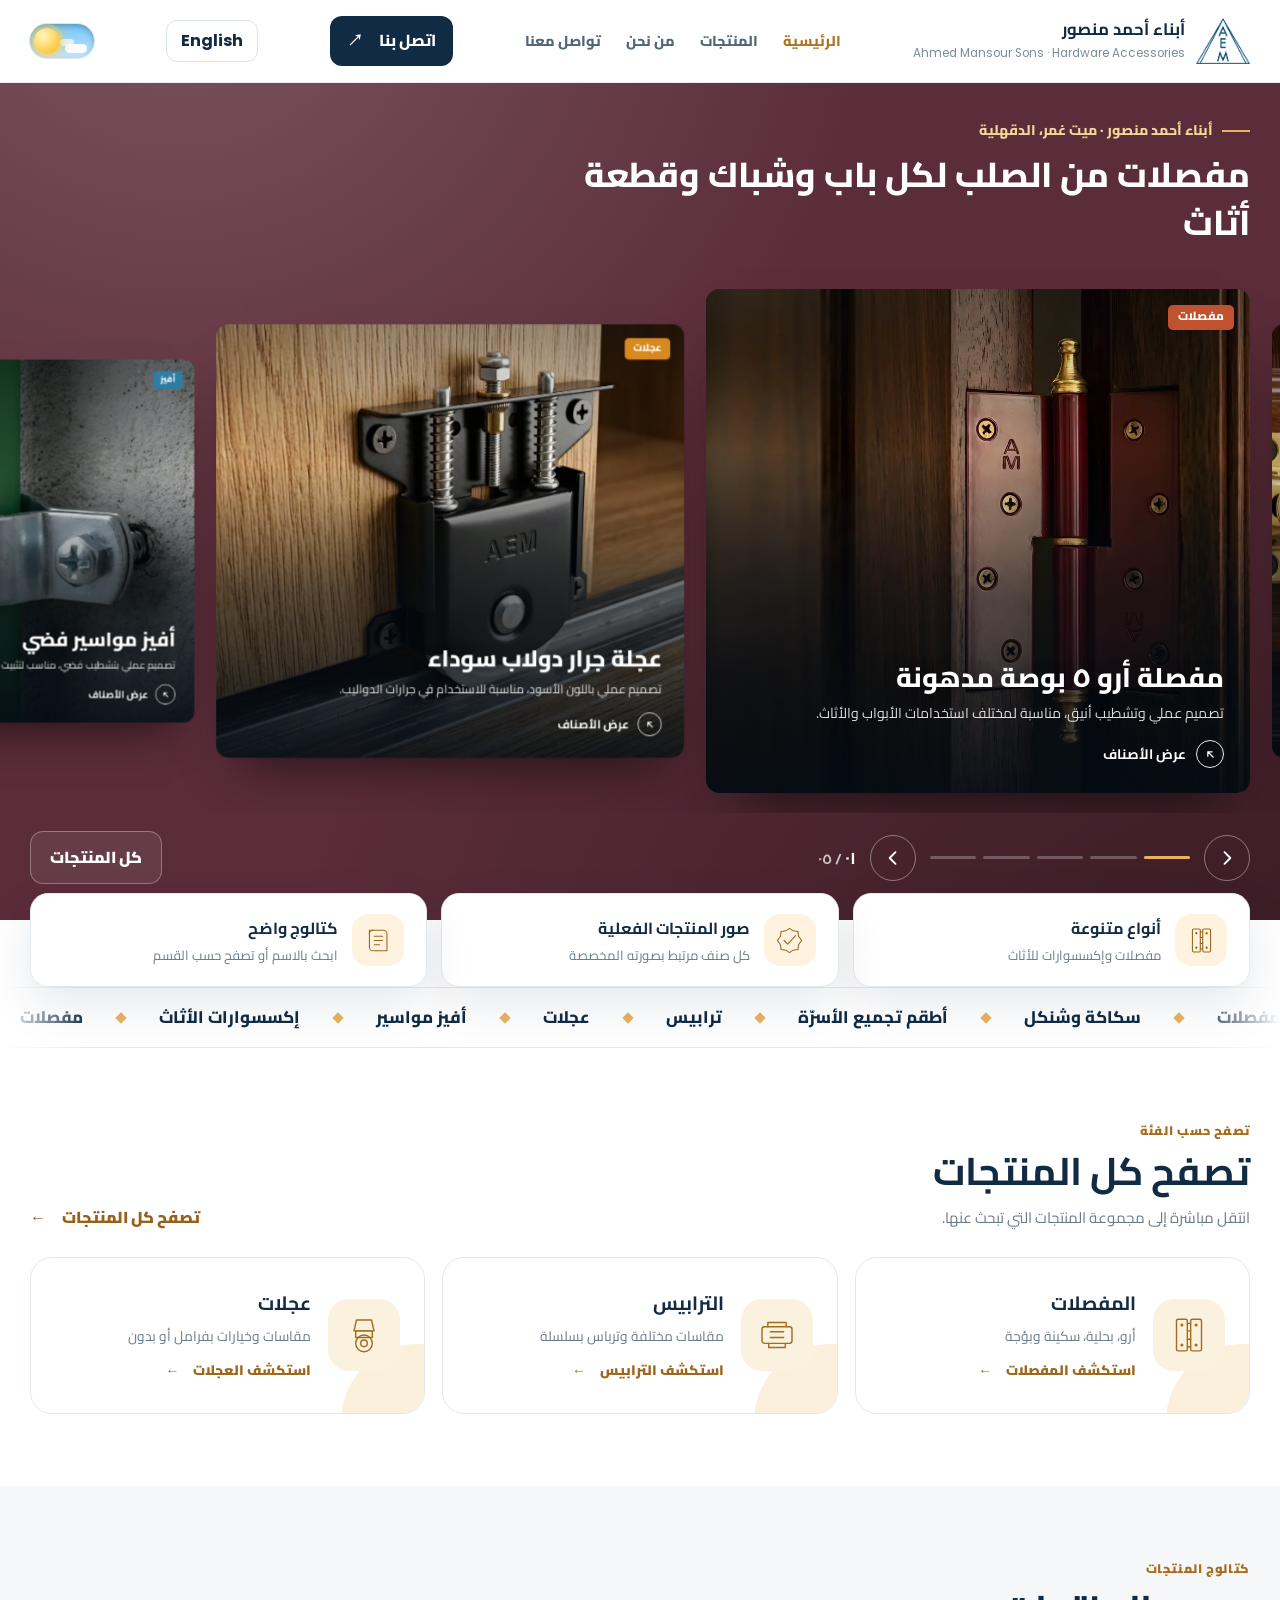
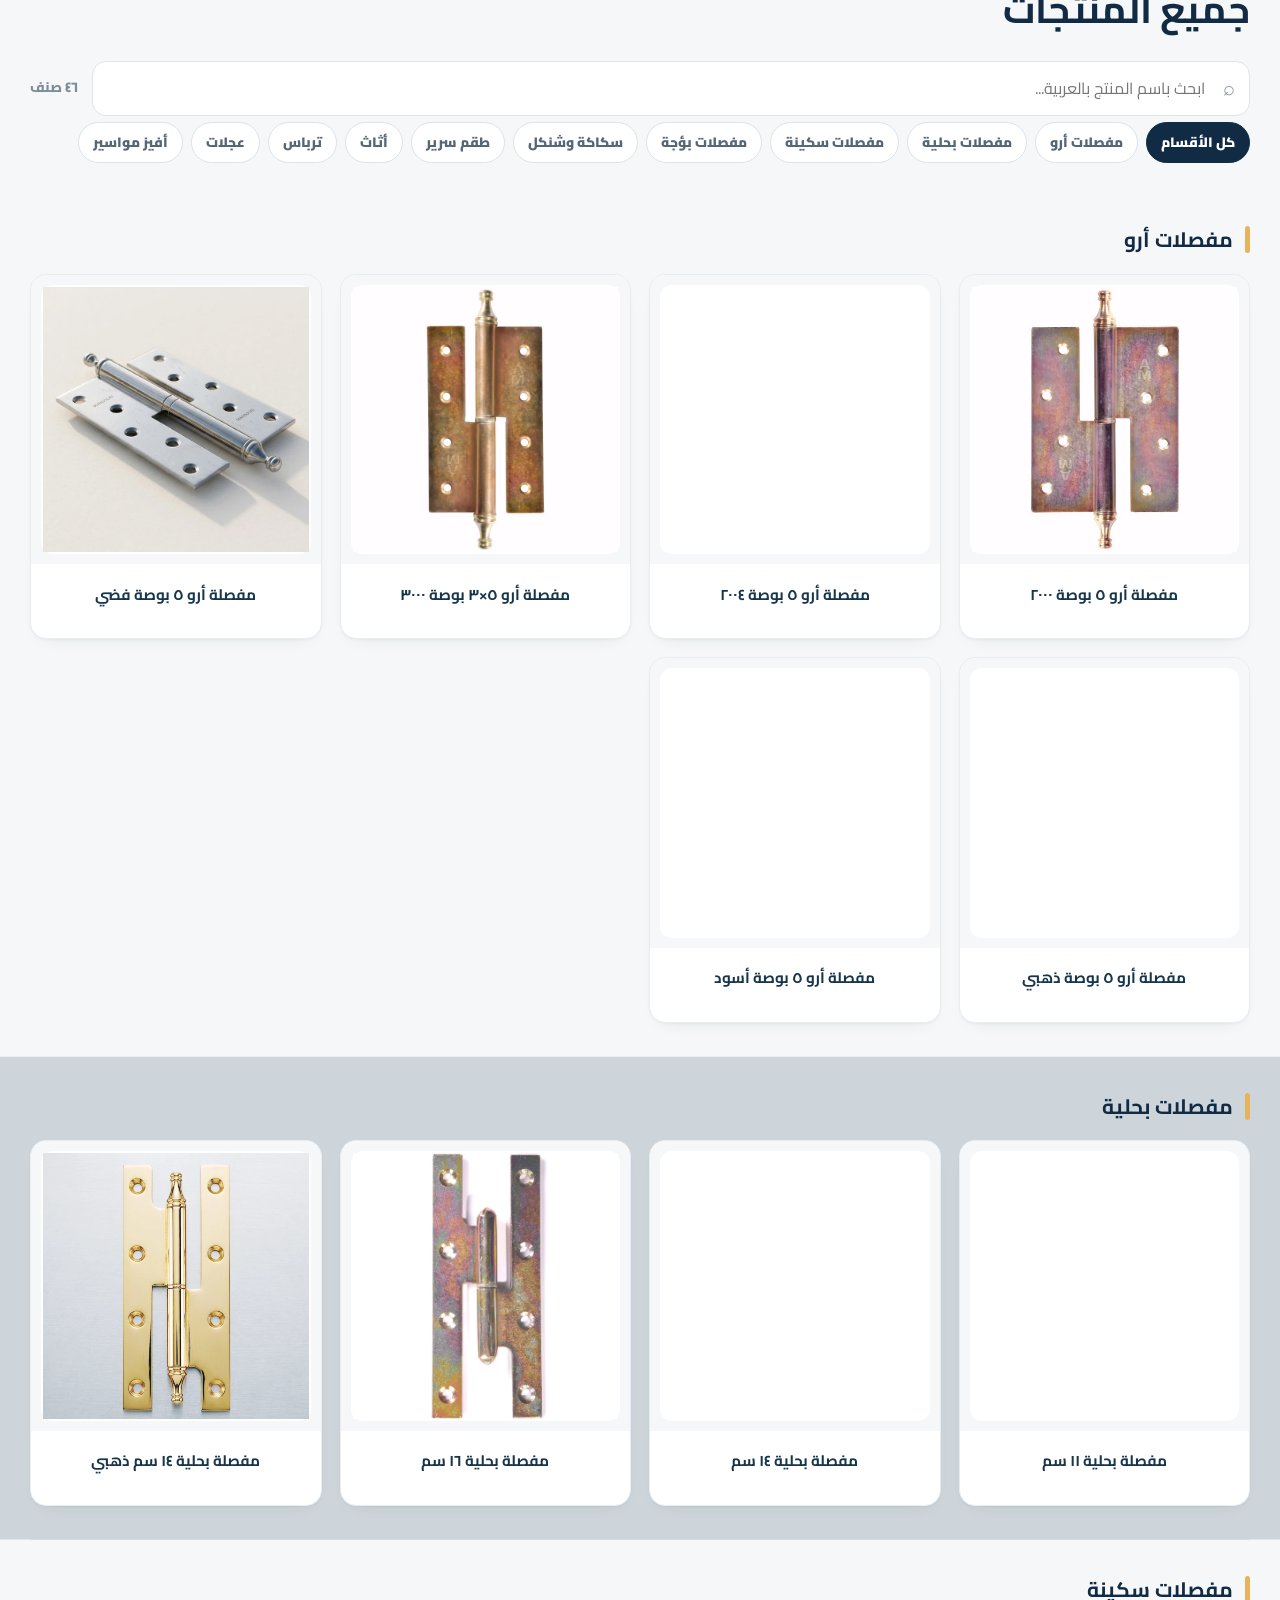
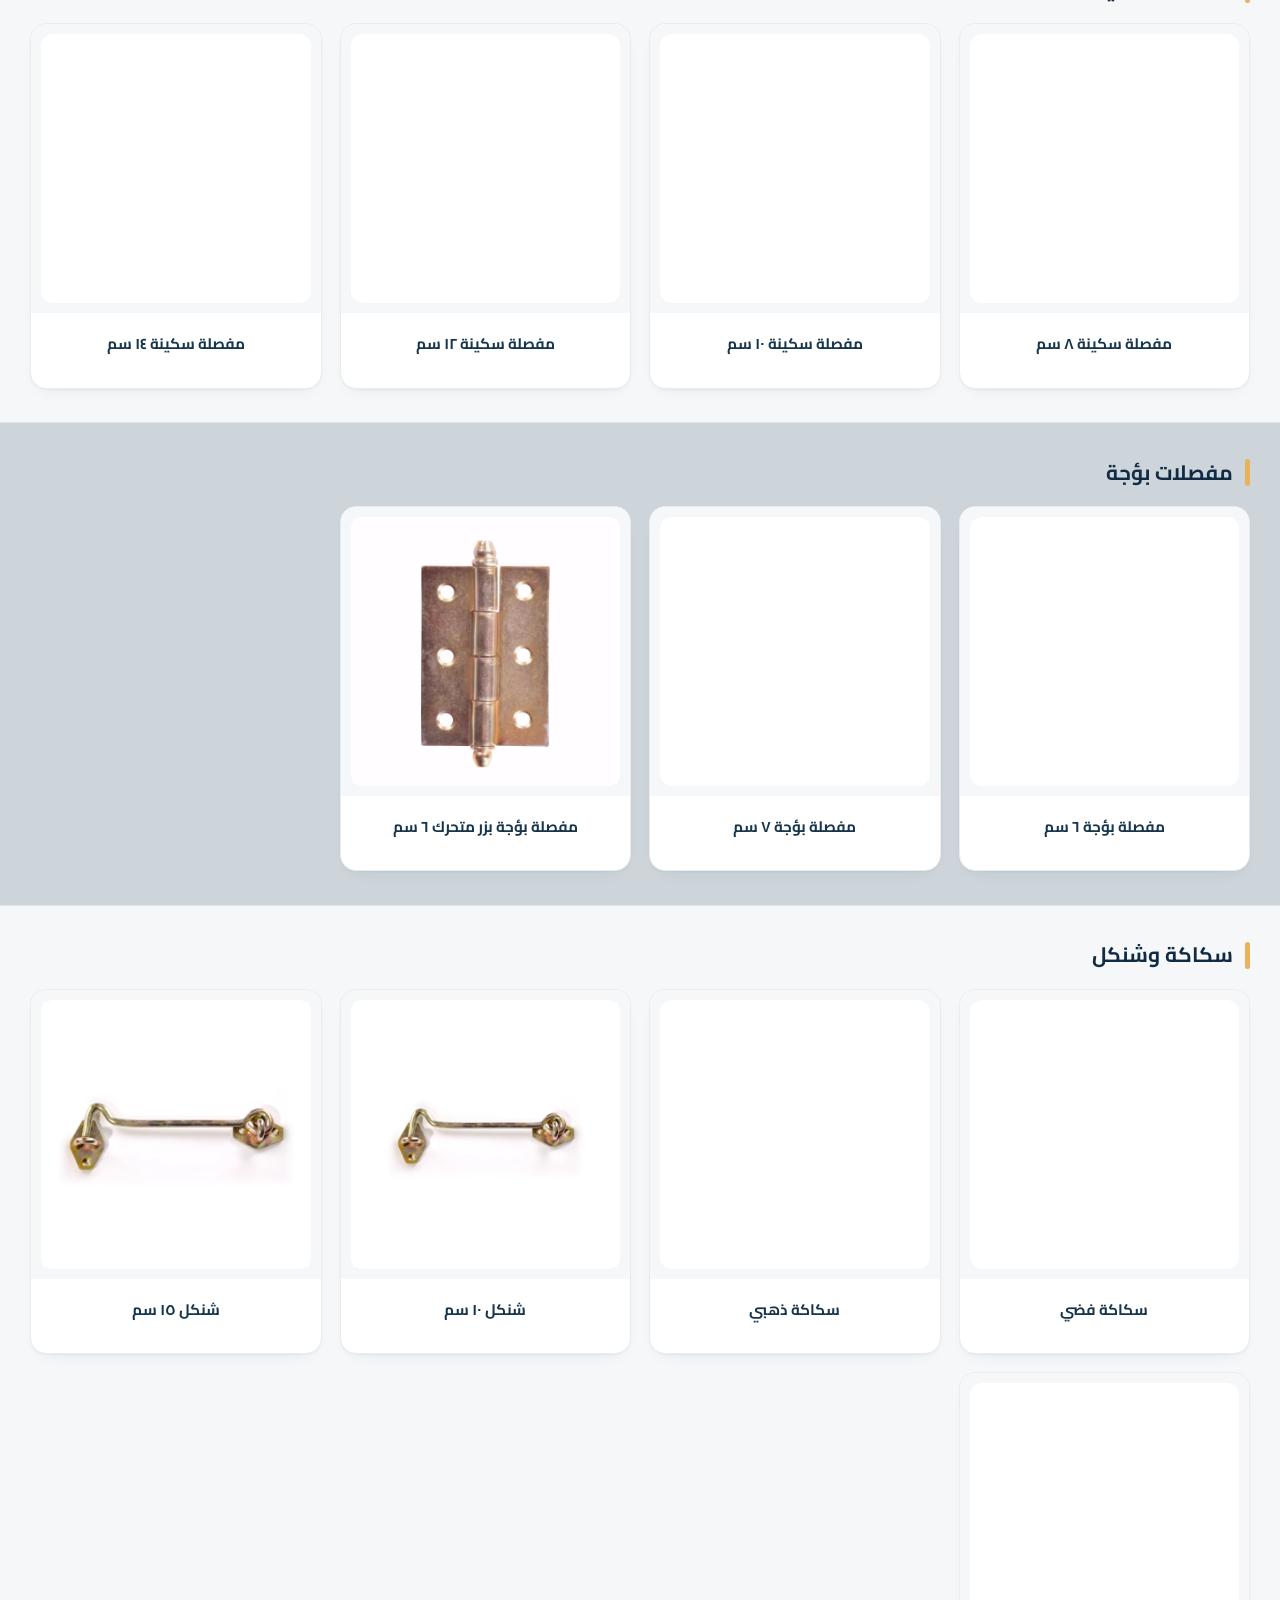
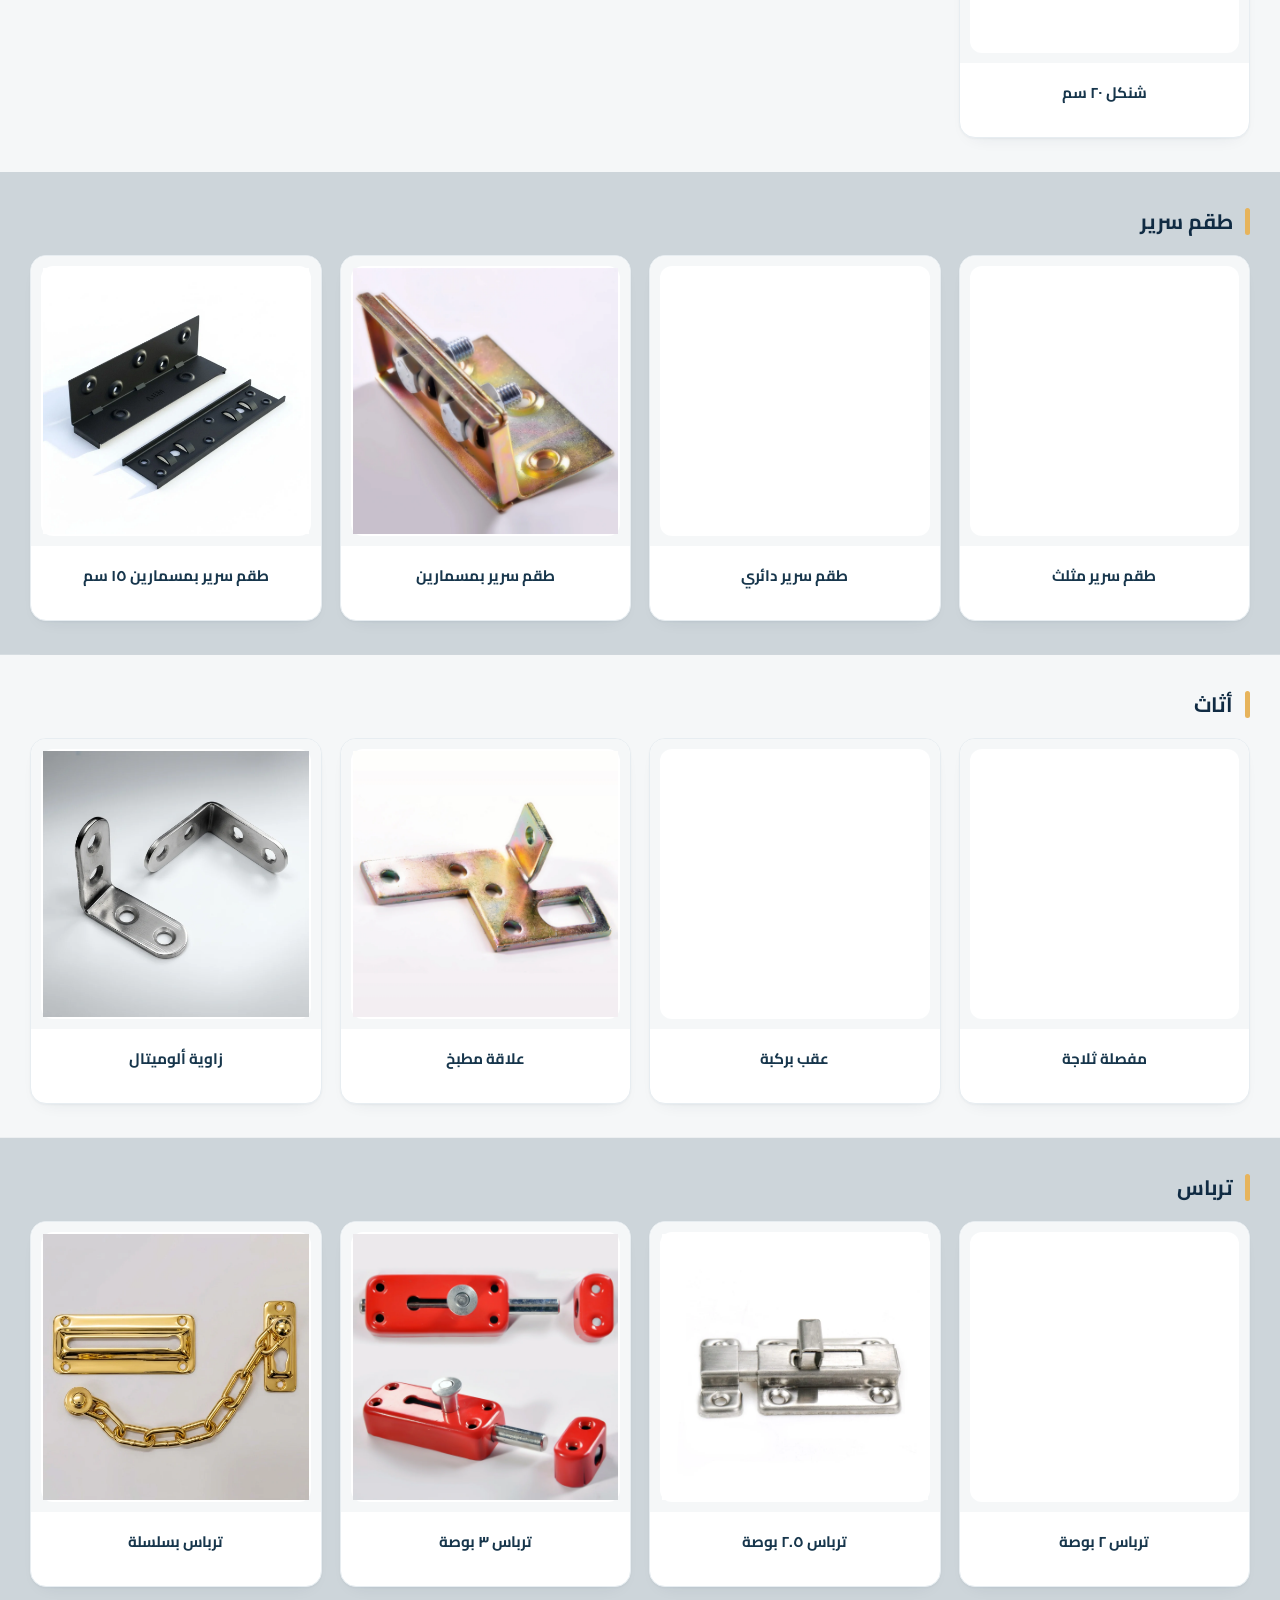
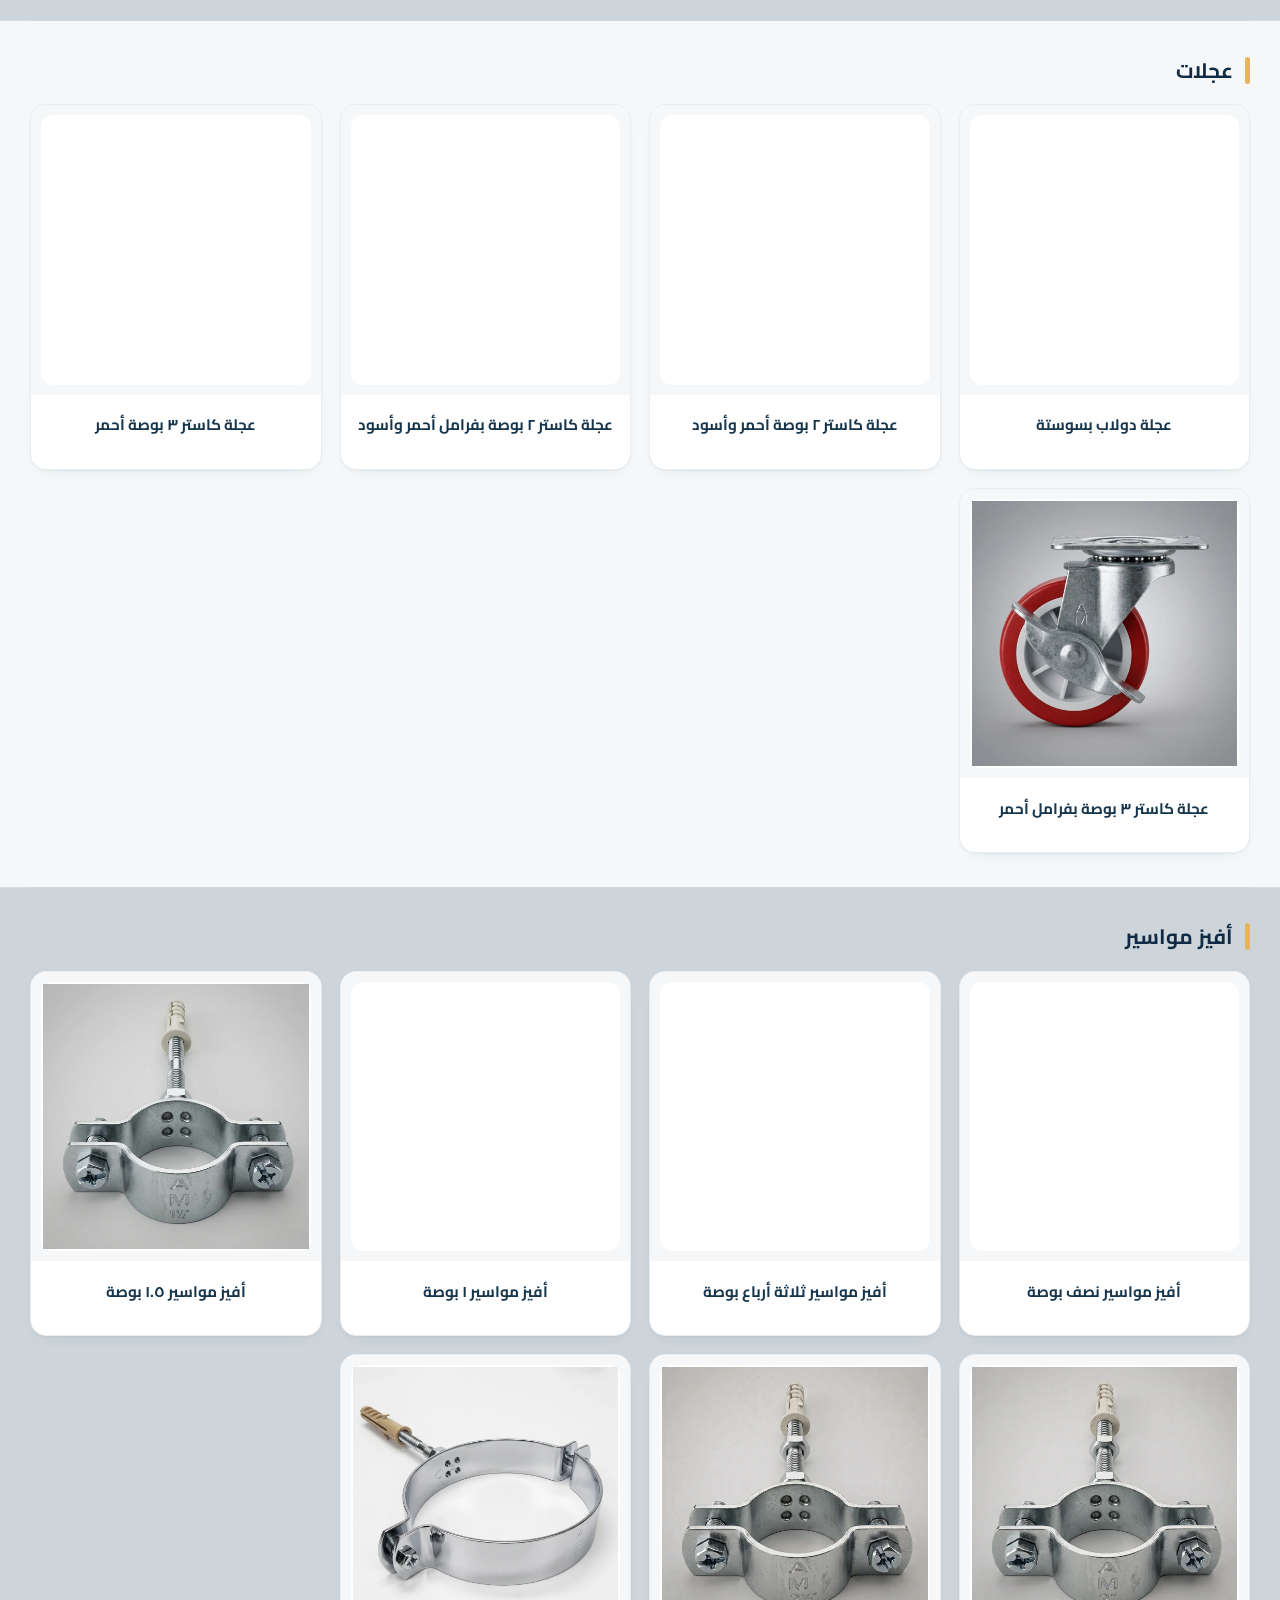
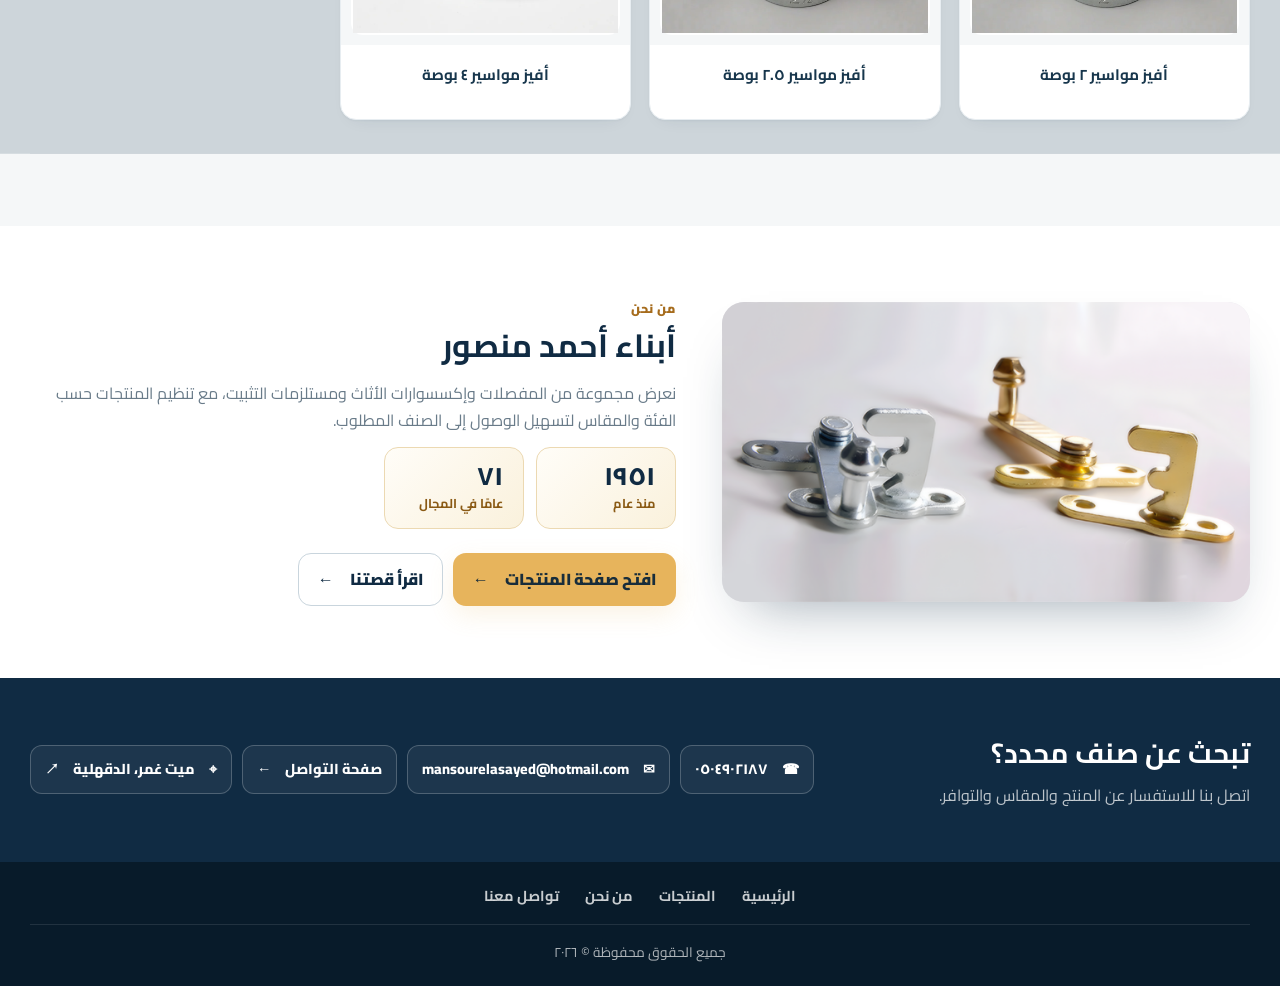
==== commit b13e549a: "Add files via upload" ====
--- a/index.html
+++ b/index.html
@@ -12,57 +12,51 @@
 <header class="topbar"><div class="wrap nav">
  <a class="brand" href="index.html"><img src="favicon.png" alt="شعار أبناء أحمد منصور"><span><strong>أبناء أحمد منصور</strong><small>Ahmed Mansour Sons · Hardware Accessories</small></span></a>
  <nav class="navlinks"><a href="index.html" aria-current="page">الرئيسية</a><a href="products.html">المنتجات</a><a href="about.html">من نحن</a><a href="contact.html">تواصل معنا</a></nav>
- <a class="nav-cta" href="tel:+20504902187">اتصل بنا　↗</a><button class="lang-toggle" id="langToggle" type="button" aria-label="Switch language">English</button><button class="theme-toggle" id="themeToggle" type="button" role="switch" aria-checked="false" aria-label="الوضع الداكن / Dark mode"><span class="tt-track" aria-hidden="true"><span class="tt-stars"><i></i><i></i><i></i><i></i></span><span class="tt-clouds"><i></i><i></i></span><span class="tt-knob"><b class="tt-crater c1"></b><b class="tt-crater c2"></b><b class="tt-crater c3"></b></span></span></button><button class="menu-btn" id="menuToggle" type="button" aria-label="فتح القائمة">☰</button>
- </div><div id="mobileNav" style="display:none;padding:0 20px 16px;gap:18px;flex-wrap:wrap"><a href="index.html">الرئيسية</a><a href="products.html">المنتجات</a><a href="about.html">من نحن</a><a href="contact.html">تواصل معنا</a></div>
-</header>
+ <a class="nav-cta" href="tel:+20504902187">اتصل بنا　↗</a><button class="lang-toggle" id="langToggle" type="button" aria-label="Switch language">English</button><button class="theme-toggle" id="themeToggle" type="button" role="switch" aria-checked="false" aria-label="الوضع الداكن / Dark mode"><span class="tt-track" aria-hidden="true"><span class="tt-stars"><i></i><i></i><i></i><i></i></span><span class="tt-clouds"><i></i><i></i></span><span class="tt-knob"><b class="tt-crater c1"></b><b class="tt-crater c2"></b><b class="tt-crater c3"></b></span></span></button><button class="menu-btn" id="menuToggle" type="button" aria-label="فتح القائمة" aria-expanded="false" aria-controls="mobileNav"><span class="mb" aria-hidden="true"><i></i><i></i><i></i></span></button>
+ </div><div id="mobileNav" class="mnav" aria-hidden="true"><div class="mnav-in"><a href="index.html" aria-current="page">الرئيسية</a><a href="products.html">المنتجات</a><a href="about.html">من نحن</a><a href="contact.html">تواصل معنا</a><a class="mnav-call" href="tel:+20504902187">اتصل بنا　↗</a></div></div></header>
 <main>
 <h1 class="sr-only" id="pageTitle">أبناء أحمد منصور — مفصلات وإكسسوارات أثاث</h1>
-<section class="hero hero-slideshow" id="homeHero" aria-label="Product highlights">
- <div class="hero-slides" aria-hidden="true">
-  <div class="hero-slide active" style="background-image:url('landing-images/Arrow_5_Inch.webp')"></div>
-  <div class="hero-slide" style="background-image:url('landing-images/Wardrobe_Sliding_Wheel.webp')"></div>
-  <div class="hero-slide" style="background-image:url('landing-images/Pipe_Clamp.webp')"></div>
-  <div class="hero-slide" style="background-image:url('landing-images/Caster_2_Inch.webp')"></div>
-  <div class="hero-slide" style="background-image:url('landing-images/Door_Lock_Chain.webp')"></div>
+<section class="cr-hero" id="crHero" role="region" aria-roledescription="carousel" aria-label="منتجاتنا / Our products" style="--cr-bg:#5b2c3a">
+ <div class="cr-top">
+  <div class="eyebrow">أبناء أحمد منصور · ميت غمر، الدقهلية</div>
+  <div class="cr-h1"><span class="l-ar">مفصلات من الصلب لكل باب وشباك وقطعة أثاث</span><span class="l-en">Steel hinges for every door, window and piece of furniture</span></div>
  </div>
- <div class="hero-shade"></div>
- <div class="hero-content wrap">
-  <div class="eyebrow">أبناء أحمد منصور · ميت غمر، الدقهلية</div>
-  <p>اكتشف مجموعة المفصلات وإكسسوارات الأثاث ومستلزمات التثبيت في كتالوج منظم، بصور واضحة وأسماء ومقاسات تساعدك في الوصول للصنف المطلوب.</p>
-  <div class="hero-actions"><a class="btn btn-gold" href="#all-products">تصفح كل المنتجات　←</a><a class="btn btn-glass" href="tel:+20504902187">اتصل للاستفسار</a></div>
-  <div class="hero-captions" aria-live="off">
-  <div class="hero-caption active"><div class="cap-title"><span class="cap-ar">مفصلة أرو 5 بوصة مدهونة</span><span class="cap-en">5-Inch Painted Arrow Hinge</span></div><div class="cap-desc"><span class="cap-ar">تصميم عملي وتشطيب أنيق، مناسبة لمختلف استخدامات الأبواب والأثاث.</span><span class="cap-en">Practical design with a neat finish, suitable for a variety of door and furniture applications.</span></div></div>
-  <div class="hero-caption"><div class="cap-title"><span class="cap-ar">عجلة جرار دولاب سوداء</span><span class="cap-en">Black Sliding Wardrobe Wheel</span></div><div class="cap-desc"><span class="cap-ar">تصميم عملي باللون الأسود، مناسبة للاستخدام في جرارات الدواليب.</span><span class="cap-en">Practical design in black, suitable for sliding wardrobe doors.</span></div></div>
-  <div class="hero-caption"><div class="cap-title"><span class="cap-ar">أفيز مواسير فضي</span><span class="cap-en">Silver Pipe Clamp</span></div><div class="cap-desc"><span class="cap-ar">تصميم عملي بتشطيب فضي، مناسب لتثبيت المواسير.</span><span class="cap-en">Practical design with a silver finish, suitable for securing pipes.</span></div></div>
-  <div class="hero-caption"><div class="cap-title"><span class="cap-ar">عجلة كاستر 3 بوصة</span><span class="cap-en">3-Inch Caster Wheel</span></div><div class="cap-desc"><span class="cap-ar">عجلة عملية بإطار معدني فضي وعجلة حمراء، مناسبة لمختلف استخدامات الأثاث والمعدات.</span><span class="cap-en">A practical caster with a silver metal bracket and red wheel, suitable for various furniture and equipment applications.</span></div></div>
-  <div class="hero-caption"><div class="cap-title"><span class="cap-ar">ترباس باب بسلسلة ذهبي</span><span class="cap-en">Gold Door Bolt with Chain</span></div><div class="cap-desc"><span class="cap-ar">تصميم عملي بتشطيب ذهبي، مناسب لتأمين الأبواب.</span><span class="cap-en">Practical design with a gold finish, suitable for securing doors.</span></div></div>
+ <div class="cr-stage"><div class="cr-track">
+   <article class="cr-card" role="group" aria-roledescription="slide" aria-label="1 / 5" data-key="arrow"><img src="landing-images/Arrow_5_Inch.webp" alt="مفصلة أرو 5 بوصة مدهونة / 5-Inch Painted Arrow Hinge" style="object-position:50% 50%" width="1800" height="1004" decoding="async" draggable="false"><div class="cr-shade"></div><span class="cr-chip" style="--chip:#c0522f"><span class="l-ar">مفصلات</span><span class="l-en">Hinges</span></span><div class="cr-body"><h3 class="cr-title"><span class="l-ar">مفصلة أرو 5 بوصة مدهونة</span><span class="l-en">5-Inch Painted Arrow Hinge</span></h3><p class="cr-desc"><span class="l-ar">تصميم عملي وتشطيب أنيق، مناسبة لمختلف استخدامات الأبواب والأثاث.</span><span class="l-en">Practical design with a neat finish, suitable for a variety of door and furniture applications.</span></p><a class="cr-more" href="products.html#arrow"><i class="cr-circ"><svg viewBox="0 0 24 24" aria-hidden="true"><path d="M7 17L17 7M9 7h8v8"/></svg></i><span><span class="l-ar">عرض الأصناف</span><span class="l-en">View items</span></span></a></div></article>
+   <article class="cr-card" role="group" aria-roledescription="slide" aria-label="2 / 5" data-key="wheels"><img src="landing-images/Wardrobe_Sliding_Wheel.webp" alt="عجلة جرار دولاب سوداء / Black Sliding Wardrobe Wheel" style="object-position:50% 50%" width="1800" height="1004" decoding="async" draggable="false"><div class="cr-shade"></div><span class="cr-chip" style="--chip:#d98a1f"><span class="l-ar">عجلات</span><span class="l-en">Casters</span></span><div class="cr-body"><h3 class="cr-title"><span class="l-ar">عجلة جرار دولاب سوداء</span><span class="l-en">Black Sliding Wardrobe Wheel</span></h3><p class="cr-desc"><span class="l-ar">تصميم عملي باللون الأسود، مناسبة للاستخدام في جرارات الدواليب.</span><span class="l-en">Practical design in black, suitable for sliding wardrobe doors.</span></p><a class="cr-more" href="products.html#wheels" tabindex="-1"><i class="cr-circ"><svg viewBox="0 0 24 24" aria-hidden="true"><path d="M7 17L17 7M9 7h8v8"/></svg></i><span><span class="l-ar">عرض الأصناف</span><span class="l-en">View items</span></span></a></div></article>
+   <article class="cr-card" role="group" aria-roledescription="slide" aria-label="3 / 5" data-key="clamp"><img src="landing-images/Pipe_Clamp.webp" alt="أفيز مواسير فضي / Silver Pipe Clamp" style="object-position:56% 50%" width="1800" height="1004" decoding="async" draggable="false"><div class="cr-shade"></div><span class="cr-chip" style="--chip:#2f7da3"><span class="l-ar">أفيز</span><span class="l-en">Pipe clamps</span></span><div class="cr-body"><h3 class="cr-title"><span class="l-ar">أفيز مواسير فضي</span><span class="l-en">Silver Pipe Clamp</span></h3><p class="cr-desc"><span class="l-ar">تصميم عملي بتشطيب فضي، مناسب لتثبيت المواسير.</span><span class="l-en">Practical design with a silver finish, suitable for securing pipes.</span></p><a class="cr-more" href="products.html#clamp" tabindex="-1"><i class="cr-circ"><svg viewBox="0 0 24 24" aria-hidden="true"><path d="M7 17L17 7M9 7h8v8"/></svg></i><span><span class="l-ar">عرض الأصناف</span><span class="l-en">View items</span></span></a></div></article>
+   <article class="cr-card" role="group" aria-roledescription="slide" aria-label="4 / 5" data-key="wheels"><img src="landing-images/Caster_2_Inch.webp" alt="عجلة كاستر 3 بوصة / 3-Inch Caster Wheel" style="object-position:32% 70%" width="1800" height="1004" decoding="async" draggable="false"><div class="cr-shade"></div><span class="cr-chip" style="--chip:#d98a1f"><span class="l-ar">عجلات</span><span class="l-en">Casters</span></span><div class="cr-body"><h3 class="cr-title"><span class="l-ar">عجلة كاستر 3 بوصة</span><span class="l-en">3-Inch Caster Wheel</span></h3><p class="cr-desc"><span class="l-ar">عجلة عملية بإطار معدني فضي وعجلة حمراء، مناسبة لمختلف استخدامات الأثاث والمعدات.</span><span class="l-en">A practical caster with a silver metal bracket and red wheel, suitable for various furniture and equipment applications.</span></p><a class="cr-more" href="products.html#wheels" tabindex="-1"><i class="cr-circ"><svg viewBox="0 0 24 24" aria-hidden="true"><path d="M7 17L17 7M9 7h8v8"/></svg></i><span><span class="l-ar">عرض الأصناف</span><span class="l-en">View items</span></span></a></div></article>
+   <article class="cr-card" role="group" aria-roledescription="slide" aria-label="5 / 5" data-key="bolt"><img src="landing-images/Door_Lock_Chain.webp" alt="ترباس باب بسلسلة ذهبي / Gold Door Bolt with Chain" style="object-position:55% 55%" width="1800" height="1004" decoding="async" draggable="false"><div class="cr-shade"></div><span class="cr-chip" style="--chip:#9a6a1c"><span class="l-ar">ترابيس</span><span class="l-en">Bolts</span></span><div class="cr-body"><h3 class="cr-title"><span class="l-ar">ترباس باب بسلسلة ذهبي</span><span class="l-en">Gold Door Bolt with Chain</span></h3><p class="cr-desc"><span class="l-ar">تصميم عملي بتشطيب ذهبي، مناسب لتأمين الأبواب.</span><span class="l-en">Practical design with a gold finish, suitable for securing doors.</span></p><a class="cr-more" href="products.html#bolt" tabindex="-1"><i class="cr-circ"><svg viewBox="0 0 24 24" aria-hidden="true"><path d="M7 17L17 7M9 7h8v8"/></svg></i><span><span class="l-ar">عرض الأصناف</span><span class="l-en">View items</span></span></a></div></article>
+ </div></div>
+ <div class="cr-bottom">
+  <div class="cr-nav">
+   <button class="pc-arrow pc-prev" type="button" aria-label="Previous / السابق"><svg viewBox="0 0 24 24" aria-hidden="true"><path d="M15 5l-7 7 7 7"/></svg></button>
+   <div class="pc-segs" role="group" aria-label="Slides"><button class="pc-seg" type="button" aria-label="1 / 5"><i></i></button><button class="pc-seg" type="button" aria-label="2 / 5"><i></i></button><button class="pc-seg" type="button" aria-label="3 / 5"><i></i></button><button class="pc-seg" type="button" aria-label="4 / 5"><i></i></button><button class="pc-seg" type="button" aria-label="5 / 5"><i></i></button></div>
+   <button class="pc-arrow pc-next" type="button" aria-label="Next / التالي"><svg viewBox="0 0 24 24" aria-hidden="true"><path d="M15 5l-7 7 7 7"/></svg></button>
+   <span class="pc-count" aria-hidden="true"><b class="pc-cur">01</b> / 05</span>
   </div>
+  <a class="btn btn-glass" href="#all-products"><span class="l-ar">كل المنتجات</span><span class="l-en">All products</span></a>
  </div>
- <div class="hero-indicators" aria-label="Choose background image">
-  <button class="hero-dot active" type="button" aria-label="Slide 1" data-slide="0"></button>
-  <button class="hero-dot" type="button" aria-label="Slide 2" data-slide="1"></button>
-  <button class="hero-dot" type="button" aria-label="Slide 3" data-slide="2"></button>
-  <button class="hero-dot" type="button" aria-label="Slide 4" data-slide="3"></button>
-  <button class="hero-dot" type="button" aria-label="Slide 5" data-slide="4"></button>
- </div>
+ <div class="cr-ring" aria-hidden="true"><i></i></div>
 </section>
 <section class="trust-wrap"><div class="wrap trust-grid">
  <div class="trust-card"><div class="trust-icon"><svg viewBox="0 0 48 48" aria-hidden="true"><rect x="9" y="5" width="13" height="38" rx="2"/><rect x="26" y="5" width="13" height="38" rx="2"/><path d="M22 10h4M22 19h4M22 29h4M22 38h4"/><circle cx="15.5" cy="12" r="1"/><circle cx="32.5" cy="12" r="1"/><circle cx="15.5" cy="36" r="1"/><circle cx="32.5" cy="36" r="1"/></svg></div><div><strong>أنواع متنوعة</strong><span>مفصلات وإكسسوارات للأثاث</span></div></div>
  <div class="trust-card"><div class="trust-icon"><svg viewBox="0 0 48 48" aria-hidden="true"><path d="M24 4l6 4 8 1 1 8 5 7-5 7-1 8-8 1-6 4-6-4-8-1-1-8-5-7 5-7 1-8 8-1z"/><path d="M15 24l6 6 13-14"/></svg></div><div><strong>صور المنتجات الفعلية</strong><span>كل صنف مرتبط بصورته المخصصة</span></div></div>
  <div class="trust-card"><div class="trust-icon"><svg viewBox="0 0 48 48" aria-hidden="true"><path d="M9 7h23a6 6 0 0 1 6 6v28H15a6 6 0 0 1-6-6z"/><path d="M9 13a6 6 0 0 1 6-6M17 17h14M17 24h14M17 31h9"/></svg></div><div><strong>كتالوج واضح</strong><span>ابحث بالاسم أو تصفح حسب القسم</span></div></div>
 </div></section>
+<div class="mq" aria-hidden="true"><div class="mq-track"><div class="mq-set"><span class="mq-item"><span class="l-ar">مفصلات</span><span class="l-en">Hinges</span></span><i class="mq-dot"></i><span class="mq-item"><span class="l-ar">سكاكة وشنكل</span><span class="l-en">Window latches & hooks</span></span><i class="mq-dot"></i><span class="mq-item"><span class="l-ar">أطقم تجميع الأسرّة</span><span class="l-en">Bed assembly kits</span></span><i class="mq-dot"></i><span class="mq-item"><span class="l-ar">ترابيس</span><span class="l-en">Barrel bolts</span></span><i class="mq-dot"></i><span class="mq-item"><span class="l-ar">عجلات</span><span class="l-en">Casters</span></span><i class="mq-dot"></i><span class="mq-item"><span class="l-ar">أفيز مواسير</span><span class="l-en">Pipe clamps</span></span><i class="mq-dot"></i><span class="mq-item"><span class="l-ar">إكسسوارات الأثاث</span><span class="l-en">Furniture accessories</span></span><i class="mq-dot"></i></div><div class="mq-set"><span class="mq-item"><span class="l-ar">مفصلات</span><span class="l-en">Hinges</span></span><i class="mq-dot"></i><span class="mq-item"><span class="l-ar">سكاكة وشنكل</span><span class="l-en">Window latches & hooks</span></span><i class="mq-dot"></i><span class="mq-item"><span class="l-ar">أطقم تجميع الأسرّة</span><span class="l-en">Bed assembly kits</span></span><i class="mq-dot"></i><span class="mq-item"><span class="l-ar">ترابيس</span><span class="l-en">Barrel bolts</span></span><i class="mq-dot"></i><span class="mq-item"><span class="l-ar">عجلات</span><span class="l-en">Casters</span></span><i class="mq-dot"></i><span class="mq-item"><span class="l-ar">أفيز مواسير</span><span class="l-en">Pipe clamps</span></span><i class="mq-dot"></i><span class="mq-item"><span class="l-ar">إكسسوارات الأثاث</span><span class="l-en">Furniture accessories</span></span><i class="mq-dot"></i></div></div></div>
 <section class="section"><div class="wrap"><div class="section-head"><div><div class="section-kicker">تصفح حسب الفئة</div><h2>تصفح كل المنتجات</h2><p>انتقل مباشرة إلى مجموعة المنتجات التي تبحث عنها.</p></div><a class="text-link" href="products.html">تصفح كل المنتجات　←</a></div>
 <div class="feature-grid">
  <a class="feature-card" href="#all-products" data-jump="arrow"><div class="feature-icon"><svg viewBox="0 0 48 48" aria-hidden="true"><rect x="9" y="5" width="13" height="38" rx="2"/><rect x="26" y="5" width="13" height="38" rx="2"/><path d="M22 10h4M22 19h4M22 29h4M22 38h4"/><circle cx="15.5" cy="12" r="1"/><circle cx="32.5" cy="12" r="1"/><circle cx="15.5" cy="36" r="1"/><circle cx="32.5" cy="36" r="1"/></svg></div><div class="feature-copy"><h3>المفصلات</h3><p>أرو، بحلية، سكينة وبؤجة</p><span>استكشف المفصلات　←</span></div></a>
- <a class="feature-card" href="#all-products" data-jump="bolt"><div class="feature-icon"><svg viewBox="0 0 48 48" aria-hidden="true"><rect x="6" y="14" width="36" height="20" rx="3"/><path d="M13 14V9h22v5M14 34v5h20v-5M16 20h16M16 27h16"/></svg></div><div class="feature-copy"><h3>الترابيس</h3><p>مقاسات مختلفة وسلسلة إغلاق</p><span>استكشف الترابيس　←</span></div></a>
- <a class="feature-card" href="#all-products" data-jump="wheels"><div class="feature-icon"><svg viewBox="0 0 48 48" aria-hidden="true"><path d="M15 6h18l3 13H12z"/><path d="M14 19h20v8H14z"/><circle cx="24" cy="34" r="10"/><circle cx="24" cy="34" r="4"/></svg></div><div class="feature-copy"><h3>عجلات كاستر</h3><p>مقاسات وخيارات بفرامل أو بدون</p><span>استكشف العجلات　←</span></div></a>
+ <a class="feature-card" href="#all-products" data-jump="bolt"><div class="feature-icon"><svg viewBox="0 0 48 48" aria-hidden="true"><rect x="6" y="14" width="36" height="20" rx="3"/><path d="M13 14V9h22v5M14 34v5h20v-5M16 20h16M16 27h16"/></svg></div><div class="feature-copy"><h3>الترابيس</h3><p>مقاسات مختلفة وترباس بسلسلة</p><span>استكشف الترابيس　←</span></div></a>
+ <a class="feature-card" href="#all-products" data-jump="wheels"><div class="feature-icon"><svg viewBox="0 0 48 48" aria-hidden="true"><path d="M15 6h18l3 13H12z"/><path d="M14 19h20v8H14z"/><circle cx="24" cy="34" r="10"/><circle cx="24" cy="34" r="4"/></svg></div><div class="feature-copy"><h3>عجلات</h3><p>مقاسات وخيارات بفرامل أو بدون</p><span>استكشف العجلات　←</span></div></a>
 </div></div></section>
 <section class="section soft" id="all-products"><div class="wrap">
  <div class="section-head"><div><div class="section-kicker">كتالوج المنتجات</div><h2>جميع المنتجات</h2></div></div>
  <div class="catalog-controls"><label class="search-wrap"><span class="search-icon">⌕</span><input id="productSearch" type="search" placeholder="ابحث عن اسم المنتج بالإنجليزية..." aria-label="البحث عن المنتجات"></label><span id="resultCount" class="result-count"></span></div>
  <div class="filter-row" id="filterRow"></div><div id="productCatalog"></div>
 </div></section>
-<section class="section" id="about"><div class="wrap about-grid"><div class="about-visual"><img src="landing-images/About_Window_Latch.webp" alt="سكاكة شباك فضي وذهبي" width="637" height="362" loading="lazy" decoding="async"></div><div class="about-copy"><div class="section-kicker">من نحن</div><h2>أبناء أحمد منصور</h2><p>نعرض مجموعة من المفصلات وإكسسوارات الأثاث ومستلزمات التثبيت، مع تنظيم المنتجات حسب الفئة والمقاس لتسهيل الوصول إلى الصنف المطلوب.</p><ul class="about-facts"><li><strong>1953</strong><span><b class="l-ar">منذ عام</b><b class="l-en">Since</b></span></li><li><strong>318671</strong><span><b class="l-ar">علامة مسجلة رقم</b><b class="l-en">Registered trademark no.</b></span></li></ul><div class="about-actions"><a class="btn btn-gold" href="products.html">افتح صفحة المنتجات　←</a><a class="btn btn-outline" href="about.html">اقرأ قصتنا　←</a></div></div></div></section>
+<section class="section" id="about"><div class="wrap about-grid"><div class="about-visual"><img src="landing-images/About_Window_Latch.webp" alt="سكاكة شباك فضي وذهبي" width="637" height="362" loading="lazy" decoding="async"></div><div class="about-copy"><div class="section-kicker">من نحن</div><h2>أبناء أحمد منصور</h2><p>نعرض مجموعة من المفصلات وإكسسوارات الأثاث ومستلزمات التثبيت، مع تنظيم المنتجات حسب الفئة والمقاس لتسهيل الوصول إلى الصنف المطلوب.</p><ul class="about-facts"><li><strong data-count="1953" data-from="1900">1953</strong><span><b class="l-ar">منذ عام</b><b class="l-en">Since</b></span></li><li><strong data-years="1953">73</strong><span><b class="l-ar">عامًا في المجال</b><b class="l-en">Years in the field</b></span></li></ul><div class="about-actions"><a class="btn btn-gold" href="products.html">افتح صفحة المنتجات　←</a><a class="btn btn-outline" href="about.html">اقرأ قصتنا　←</a></div></div></div></section>
 <section class="contact-section" id="contact"><div class="wrap contact-grid"><div><h2>تبحث عن صنف محدد؟</h2><p>اتصل بنا للاستفسار عن المنتج والمقاس والتوافر.</p></div><div class="contact-details"><a class="contact-pill" href="tel:+20504902187">☎　0504902187</a><a class="contact-pill" href="mailto:mansourelasayed@hotmail.com">✉　mansourelasayed@hotmail.com</a><a class="contact-pill" href="contact.html">صفحة التواصل　←</a><a class="contact-pill" href="https://www.google.com/maps/place/Ahmed+Mansour+Sons+Factory+for+Hardware+-+%D9%85%D8%B5%D9%86%D8%B9+%D8%AD%D8%AF%D8%A7%D9%8A%D8%AF+%D8%A3%D8%A8%D9%86%D8%A7%D8%A1+%D8%A3%D8%AD%D9%85%D8%AF+%D8%A5%D8%A8%D8%B1%D8%A7%D9%87%D9%8A%D9%85+%D9%85%D9%86%D8%B5%D9%88%D8%B1/@30.7238846,31.2693549,17z/data=!4m6!3m5!1s0x14f7eb832723de7b:0xed900782350a30ad!8m2!3d30.7238846!4d31.2693549!16s%2Fg%2F11sz3r_7c7" target="_blank" rel="noopener">⌖　ميت غمر، الدقهلية　↗</a></div></div></section>
 </main>
 <footer><nav class="wrap footer-links" aria-label="Footer"><a href="index.html"><span class="l-ar">الرئيسية</span><span class="l-en">Home</span></a><a href="products.html"><span class="l-ar">المنتجات</span><span class="l-en">Products</span></a><a href="about.html"><span class="l-ar">من نحن</span><span class="l-en">About Us</span></a><a href="contact.html"><span class="l-ar">تواصل معنا</span><span class="l-en">Contact</span></a></nav><div class="wrap footer-inner"><span>جميع الحقوق محفوظة © 2026</span></div></footer>
--- a/styles.css
+++ b/styles.css
@@ -256,3 +256,302 @@
 html[data-theme="dark"] .about-facts strong{color:#eef3f8}
 html[data-theme="dark"] .about-facts span{color:var(--gold)}
 .contact-pill[target]{cursor:pointer}
+
+/* =====================================================================
+   v5 — About + Contact pages, footer links, outline buttons
+   ===================================================================== */
+.ltr{direction:ltr;unicode-bidi:isolate;display:inline-block}
+.navlinks a[aria-current="page"]{color:#ad741f}
+html[data-theme="dark"] .navlinks a[aria-current="page"]{color:var(--gold)}
+.footer-links{display:flex;justify-content:center;flex-wrap:wrap;gap:8px 26px;padding-bottom:16px;margin-bottom:16px;border-bottom:1px solid rgba(255,255,255,.1);font-weight:700;font-size:.9rem}
+.footer-links a{color:rgba(255,255,255,.78);transition:color .25s ease}.footer-links a:hover{color:var(--gold)}
+.btn-outline{background:transparent;border:1.5px solid #c9d5dd;color:var(--navy);box-shadow:none}
+.btn-outline:hover{border-color:var(--gold);background:#fffaf0}
+html[data-theme="dark"] .btn-outline{border-color:#33485b;color:#e8eef4}
+html[data-theme="dark"] .btn-outline:hover{border-color:var(--gold);background:rgba(231,180,92,.08)}
+.about-actions{display:flex;flex-wrap:wrap;gap:10px}
+
+/* page hero */
+.page-hero{position:relative;overflow:hidden;color:#fff;padding:58px 0 84px;
+ background:radial-gradient(ellipse at 12% 0%,rgba(231,180,92,.2),transparent 36%),linear-gradient(125deg,#0c2234 0%,#143a57 58%,#1f5068 100%)}
+.page-hero .wrap{position:relative;z-index:1}
+.ph-orn{position:absolute;inset-inline-end:max(3vw,12px);top:46%;transform:translateY(-50%);width:min(340px,40vw);opacity:.14;pointer-events:none}
+.ph-orn svg{display:block;width:100%;height:auto;fill:none;stroke:#fff;stroke-width:1.1;stroke-linecap:round;stroke-linejoin:round}
+.crumbs{display:flex;align-items:center;gap:8px;margin-bottom:16px;font-size:.84rem;color:rgba(255,255,255,.7)}
+.crumbs a:hover{color:var(--gold)}.crumbs i{font-style:normal;opacity:.55}
+.ph-kicker{display:inline-flex;align-items:center;gap:10px;color:#f4d69a;font-weight:800;font-size:.92rem}
+.ph-kicker:before{content:"";width:30px;height:2px;background:var(--gold)}
+.page-hero h1{margin:14px 0;font-size:clamp(2.1rem,4.8vw,3.5rem);line-height:1.25;font-weight:800;letter-spacing:0}
+body.english .page-hero h1{line-height:1.15;letter-spacing:-.02em}
+.page-hero p{max-width:640px;margin:0;color:rgba(255,255,255,.84);font-size:1.05rem;line-height:1.9}
+.stats-wrap{position:relative;z-index:3;margin-top:-46px}
+
+/* generic sections */
+.pg{padding:76px 0}.pg.soft{background:var(--paper)}
+.pg-head{margin-bottom:32px}
+.pg-kicker{margin-bottom:6px;color:#a66c1d;font-size:.78rem;font-weight:900}
+body.english .pg-kicker{letter-spacing:.08em}
+.pg-title{margin:0 0 12px;color:var(--navy);font-size:clamp(1.7rem,3vw,2.4rem);line-height:1.35;font-weight:800}
+.pg-lead{max-width:680px;margin:0;color:var(--muted)}
+
+/* About: stats */
+.ab-stats{display:grid;grid-template-columns:repeat(3,1fr);gap:16px}
+.ab-stat{padding:22px 24px;border:1px solid var(--line);border-radius:20px;background:#fff;box-shadow:var(--shadow);text-align:center;transition:transform .45s cubic-bezier(.22,.8,.24,1),box-shadow .45s ease}
+.ab-stat:hover{transform:translateY(-4px)}
+.ab-stat strong{display:block;color:var(--navy);font-size:1.9rem;line-height:1.3;font-weight:800;letter-spacing:0}
+.ab-stat>span{display:block;color:#8a5a14;font-size:.86rem;font-weight:700}
+/* About: story */
+.ab-story{display:grid;grid-template-columns:1.1fr .9fr;gap:52px;align-items:center}
+.ab-text p{margin:0 0 14px;color:var(--muted);font-size:1.03rem;line-height:2}
+.ab-emblem{position:relative;display:grid;place-items:center;min-height:380px;padding:34px;border-radius:26px;overflow:hidden;color:#fff;text-align:center;
+ background:radial-gradient(circle at 22% 18%,rgba(231,180,92,.24),transparent 40%),linear-gradient(140deg,#102b43,#21546b);box-shadow:0 30px 60px -30px rgba(16,43,67,.55)}
+.ab-emblem:before{content:"";position:absolute;width:420px;height:420px;border-radius:50%;border:1px solid rgba(255,255,255,.08);inset-inline-end:-120px;bottom:-170px}
+.ab-emblem:after{content:"";position:absolute;width:260px;height:260px;border-radius:50%;border:1px solid rgba(231,180,92,.18);inset-inline-start:-90px;top:-90px}
+.ab-emblem>div{position:relative;z-index:1}
+.ab-emblem img{display:block;width:150px;height:auto;margin:0 auto 20px;filter:brightness(0) invert(1)}
+.em-name{font-size:1.35rem;font-weight:800}
+.em-sub{margin-top:2px;color:rgba(255,255,255,.8);font-weight:600}
+.em-since{margin-top:12px;color:#f4d69a;font-weight:800;font-size:.95rem}
+body.english .em-since{letter-spacing:.2em}
+/* About: product ranges */
+.ab-cats{display:grid;grid-template-columns:repeat(3,1fr);gap:22px}
+.ab-cat{display:flex;flex-direction:column;overflow:hidden;border:1px solid #e7edf1;border-radius:20px;background:#fff;
+ box-shadow:0 1px 2px rgba(16,43,67,.04),0 10px 24px -16px rgba(16,43,67,.18);transition:transform .5s cubic-bezier(.22,.8,.24,1),box-shadow .5s cubic-bezier(.22,.8,.24,1),border-color .4s ease}
+.ab-cat:hover,.ab-cat:focus-visible{transform:translateY(-6px);border-color:#ecdab4;box-shadow:0 2px 4px rgba(16,43,67,.04),0 28px 48px -22px rgba(16,43,67,.3)}
+.ab-cat-img{aspect-ratio:4/3;background:#f5f7f8;padding:14px}
+.ab-cat-img img{display:block;width:100%;height:100%;object-fit:contain;background:#fff;border-radius:12px;transition:transform .8s cubic-bezier(.22,.8,.24,1)}
+.ab-cat:hover .ab-cat-img img{transform:scale(1.05)}
+.ab-cat-body{display:flex;flex-direction:column;flex:1;padding:18px 22px 22px}
+.ab-cat h3,.ab-why h3{margin:0 0 6px;color:var(--navy);font-size:1.12rem;font-weight:800}
+.ab-cat p,.ab-why p{margin:0 0 14px;color:var(--muted);font-size:.93rem;line-height:1.85}
+.ab-more{margin-top:auto;color:#96611d;font-weight:800;font-size:.88rem}
+.ab-cat:hover .ab-more{color:var(--navy)}
+/* About: why us */
+.ab-whys{display:grid;grid-template-columns:repeat(4,1fr);gap:20px}
+.ab-why{padding:26px 22px;border:1px solid var(--line);border-radius:20px;background:#fff;box-shadow:var(--shadow);transition:transform .45s cubic-bezier(.22,.8,.24,1)}
+.ab-why:hover{transform:translateY(-5px)}
+.ab-why p{margin:0}
+.ct-ic{display:grid;place-items:center;width:54px;height:54px;margin-bottom:12px;border-radius:17px;background:#fbf1df;color:#a66c1d}
+.ct-ic svg{width:27px;height:27px;fill:none;stroke:currentColor;stroke-width:1.8;stroke-linecap:round;stroke-linejoin:round}
+/* About: call to action band */
+.pg-cta{padding:0 0 76px}
+.ab-cta{display:flex;align-items:center;justify-content:space-between;gap:26px;flex-wrap:wrap;padding:38px 42px;border-radius:26px;color:#fff;
+ background:radial-gradient(circle at 90% 10%,rgba(231,180,92,.22),transparent 38%),linear-gradient(135deg,#102b43,#1d4d68)}
+.ab-cta h2{margin:0 0 6px;font-size:clamp(1.5rem,2.6vw,2rem);font-weight:800}
+.ab-cta p{margin:0;color:rgba(255,255,255,.82)}
+.cta-actions{display:flex;flex-wrap:wrap;gap:10px}
+.btn-light{background:transparent;border:1.5px solid rgba(255,255,255,.55);color:#fff}
+.btn-light:hover{background:rgba(255,255,255,.12);border-color:#fff}
+
+/* Contact: info cards */
+.ct-cards{display:grid;grid-template-columns:repeat(3,1fr);gap:18px}
+.ct-card{display:flex;flex-direction:column;gap:4px;padding:26px 24px 24px;border:1px solid var(--line);border-radius:22px;background:#fff;box-shadow:var(--shadow);
+ transition:transform .5s cubic-bezier(.22,.8,.24,1),box-shadow .5s ease,border-color .4s ease}
+.ct-card:hover{transform:translateY(-5px);border-color:#ecdab4}
+.ct-label{color:var(--muted);font-size:.84rem;font-weight:700}
+.ct-value{color:var(--navy);font-size:1.3rem;font-weight:800;line-height:1.55;overflow-wrap:anywhere;letter-spacing:0}
+.ct-small{font-size:1.02rem}
+a.ct-value:hover{color:#96611d}
+.ct-actions{margin-top:auto;padding-top:16px}
+/* Contact: map */
+.ct-map{display:grid;grid-template-columns:1.7fr 1fr;gap:20px;align-items:stretch}
+.map-frame{position:relative;min-height:460px;overflow:hidden;border:1px solid var(--line);border-radius:24px;box-shadow:var(--shadow);
+ background:linear-gradient(rgba(16,43,67,.06) 1px,transparent 1px) 0 0/36px 36px,linear-gradient(90deg,rgba(16,43,67,.06) 1px,transparent 1px) 0 0/36px 36px,#e4ebef}
+.map-fallback{position:absolute;inset:0;display:grid;place-items:center}
+.map-fallback svg{width:54px;height:54px;fill:none;stroke:#a66c1d;stroke-width:1.6;stroke-linecap:round;stroke-linejoin:round}
+.map-frame iframe{position:absolute;inset:0;width:100%;height:100%;border:0;background:#e4ebef}
+.ct-info{display:flex;flex-direction:column;gap:14px;padding:28px;border:1px solid var(--line);border-radius:24px;background:#fff;box-shadow:var(--shadow)}
+.ct-info img{width:64px;height:auto}
+.ct-info h3{margin:0;color:var(--navy);font-size:1.3rem;font-weight:800}
+.ct-sub{margin:0;color:#8a5a14;font-weight:700;font-size:.9rem}
+.ct-addr{margin:0;color:var(--muted);line-height:1.9}
+.ct-btns{display:flex;flex-direction:column;gap:10px}
+.ct-btns .btn{justify-content:center}
+.ct-tip{display:flex;flex-direction:column;gap:3px;margin-top:auto;padding:14px 16px;border:1px dashed #e3c98f;border-radius:14px;background:#fffaf0;font-size:.9rem}
+.ct-tip strong{color:var(--navy)}.ct-tip span{color:var(--muted)}
+
+/* responsive */
+@media(max-width:1000px){.ab-cats{grid-template-columns:repeat(2,1fr)}.ab-whys{grid-template-columns:repeat(2,1fr)}}
+@media(max-width:860px){
+ .page-hero{padding:44px 0 74px}.pg{padding:56px 0}
+ .ab-story,.ct-map{grid-template-columns:1fr;gap:28px}.ab-emblem{min-height:300px}
+ .ab-stats,.ct-cards{grid-template-columns:1fr;gap:14px}.stats-wrap{margin-top:-40px}
+ .ab-cta{padding:30px 24px}.pg-cta{padding-bottom:56px}.map-frame{min-height:360px}}
+@media(max-width:560px){.ab-cats,.ab-whys{grid-template-columns:1fr}.ph-orn{opacity:.09;width:62vw}}
+
+/* dark theme for the new pages */
+html[data-theme="dark"] .pg.soft{background:#0a121b}
+html[data-theme="dark"] .pg-kicker,html[data-theme="dark"] .ab-more,html[data-theme="dark"] .ab-stat>span,html[data-theme="dark"] .ct-sub{color:var(--gold)}
+html[data-theme="dark"] .pg-title,html[data-theme="dark"] .ab-stat strong,html[data-theme="dark"] .ab-cat h3,html[data-theme="dark"] .ab-why h3,html[data-theme="dark"] .ct-value,html[data-theme="dark"] .ct-info h3,html[data-theme="dark"] .ct-tip strong{color:#eef3f8}
+html[data-theme="dark"] .pg-lead,html[data-theme="dark"] .ab-text p,html[data-theme="dark"] .ab-cat p,html[data-theme="dark"] .ab-why p,html[data-theme="dark"] .ct-label,html[data-theme="dark"] .ct-addr,html[data-theme="dark"] .ct-tip span{color:#98a9b8}
+html[data-theme="dark"] .ab-stat,html[data-theme="dark"] .ab-cat,html[data-theme="dark"] .ab-why,html[data-theme="dark"] .ct-card,html[data-theme="dark"] .ct-info{background:#131f2b;border-color:#233648;box-shadow:0 18px 44px rgba(0,0,0,.35)}
+html[data-theme="dark"] .ab-cat:hover,html[data-theme="dark"] .ct-card:hover{border-color:rgba(231,180,92,.45)}
+html[data-theme="dark"] .ab-cat-img{background:#e9edf1}
+html[data-theme="dark"] .ct-ic{background:rgba(231,180,92,.12);color:var(--gold)}
+html[data-theme="dark"] .ct-info img{filter:brightness(0) invert(1);opacity:.92}
+html[data-theme="dark"] .ct-tip{background:rgba(231,180,92,.07);border-color:rgba(231,180,92,.35)}
+html[data-theme="dark"] a.ct-value:hover{color:var(--gold)}
+html[data-theme="dark"] .map-frame{border-color:#233648;background-color:#16232f}
+html[data-theme="dark"] .map-frame iframe{filter:invert(.9) hue-rotate(180deg) saturate(.75) brightness(.95)}
+html[data-theme="dark"] .ab-cta{background:radial-gradient(circle at 90% 10%,rgba(231,180,92,.18),transparent 38%),linear-gradient(135deg,#0f2536,#17394f)}
+@media(prefers-reduced-motion:reduce){.ab-stat,.ab-cat,.ab-why,.ct-card,.ab-cat-img img{transition:none}}
+
+/* =====================================================================
+   v7 — Card carousel hero (colour-shifting background, peeking cards,
+   motion blur, stretching cursor ring), mobile header + dropdown menu,
+   light / darker product bands
+   ===================================================================== */
+.cr-hero{--cr-bg:#0f2a40;position:relative;overflow:hidden;color:#fff;background-color:var(--cr-bg);transition:background-color 1.2s ease;padding:clamp(22px,4vh,44px) 0 clamp(22px,4vh,40px)}
+.cr-hero:before{content:"";position:absolute;inset:0;pointer-events:none;background:radial-gradient(ellipse at 14% -10%,rgba(255,255,255,.18),transparent 46%),radial-gradient(ellipse at 100% 110%,rgba(0,0,0,.38),transparent 55%)}
+.cr-top,.cr-bottom{position:relative;z-index:2;width:min(1220px,calc(100% - 40px));margin-inline:auto}
+.cr-top{display:flex;flex-direction:column;gap:8px;margin-bottom:clamp(14px,2.4vh,26px)}
+.cr-hero .eyebrow{align-self:flex-start;margin:0;color:#f4d69a}
+.cr-h1{max-width:46rem;font-size:clamp(1.45rem,2.7vw,2.35rem);line-height:1.4;font-weight:800;letter-spacing:0}
+body.english .cr-h1{line-height:1.2;letter-spacing:-.02em}
+.cr-stage{position:relative;z-index:2;overflow:hidden;height:calc(var(--ch,440px) + 40px);touch-action:pan-y;-webkit-user-select:none;user-select:none}
+.cr-stage.dragging{cursor:grabbing}
+.cr-track{position:absolute;inset:0}
+.cr-card{position:absolute;left:0;top:20px;width:var(--cw,470px);height:var(--ch,440px);border-radius:14px;overflow:hidden;background:#0b2031;transform-origin:50% 50%;will-change:transform,filter,opacity;
+ box-shadow:0 34px 60px -30px rgba(0,0,0,.65)}
+.cr-card img{position:absolute;left:-2%;top:-2%;width:104%;height:104%;max-width:none;object-fit:cover;pointer-events:none;-webkit-user-drag:none}
+.cr-shade{position:absolute;inset:0;pointer-events:none;background:linear-gradient(180deg,rgba(4,12,20,.28) 0%,transparent 32%,rgba(4,12,20,.55) 62%,rgba(4,12,20,.9) 100%)}
+.cr-chip{position:absolute;top:16px;inset-inline-start:16px;padding:3px 10px 4px;border-radius:5px;background:var(--chip,#c0522f);color:#fff;font-size:.74rem;font-weight:800;line-height:1.5}
+.cr-body{position:absolute;inset-inline:0;bottom:0;padding:0 clamp(16px,2.2vw,26px) clamp(16px,2.2vw,24px)}
+.cr-title{margin:0;font-size:clamp(1.25rem,2.1vw,1.95rem);line-height:1.3;font-weight:800;letter-spacing:0;color:#fff;text-shadow:0 2px 18px rgba(0,0,0,.35)}
+body.english .cr-title{line-height:1.15;letter-spacing:-.015em}
+.cr-desc{margin:6px 0 0;max-width:30rem;color:rgba(255,255,255,.86);font-size:.88rem;line-height:1.8}
+.cr-more{display:inline-flex;align-items:center;gap:10px;margin-top:14px;color:#fff;font-size:.86rem;font-weight:700}
+.cr-circ{display:grid;place-items:center;width:28px;height:28px;border:1.5px solid rgba(255,255,255,.9);border-radius:50%;transition:background .25s ease,color .25s ease,transform .3s ease}
+.cr-circ svg{width:13px;height:13px;fill:none;stroke:currentColor;stroke-width:2.2;stroke-linecap:round;stroke-linejoin:round}
+html[dir="rtl"] .cr-circ svg{transform:scaleX(-1)}
+.cr-more:hover .cr-circ{background:#fff;color:#102b43;transform:scale(1.08)}
+.cr-bottom{display:flex;align-items:center;justify-content:space-between;gap:16px;flex-wrap:wrap;margin-top:clamp(10px,2vh,20px)}
+.cr-nav{display:flex;align-items:center;gap:14px;flex:1 1 320px;max-width:520px}
+.cr-hero .btn-glass{background:rgba(255,255,255,.08)}
+.cr-hero :focus-visible{outline:3px solid var(--gold);outline-offset:3px}
+/* arrows + progress (shared look) */
+.pc-arrow{display:grid;place-items:center;flex:none;width:46px;height:46px;padding:0;border-radius:50%;border:1.5px solid rgba(255,255,255,.4);background:transparent;color:#fff;cursor:pointer;transition:background .25s ease,border-color .25s ease,color .25s ease,transform .3s ease}
+.pc-arrow:hover{background:var(--gold);border-color:var(--gold);color:#182d3b}.pc-arrow:active{transform:scale(.92)}
+.pc-arrow svg{width:20px;height:20px;fill:none;stroke:currentColor;stroke-width:2.3;stroke-linecap:round;stroke-linejoin:round}
+html[dir="rtl"] .pc-prev svg,html[dir="ltr"] .pc-next svg{transform:scaleX(-1)}
+.pc-segs{display:flex;gap:7px;flex:1;max-width:260px}
+.pc-seg{position:relative;flex:1;height:24px;padding:0;border:0;background:none;cursor:pointer}
+.pc-seg:before,.pc-seg i{content:"";position:absolute;top:50%;height:3px;margin-top:-1.5px;border-radius:3px}
+.pc-seg:before{inset-inline:0;background:rgba(255,255,255,.26)}
+.pc-seg i{inset-inline-start:0;width:0;background:var(--gold)}
+.pc-seg.done i{width:100%}
+.pc-seg.on i{animation:pcFill var(--pc-dur,5500ms) linear forwards}
+.cr-hero.is-paused .pc-seg.on i{animation-play-state:paused}
+.cr-hero.no-auto .pc-seg.on i{animation:none;width:100%}
+@keyframes pcFill{from{width:0}to{width:100%}}
+.pc-count{color:rgba(255,255,255,.72);font-size:.9rem;font-weight:700;white-space:nowrap}.pc-count b{color:#fff;font-size:1.05rem}
+/* cursor ring (desktop with a mouse only) */
+.cr-ring{position:fixed;left:0;top:0;z-index:60;pointer-events:none;opacity:0;transition:opacity .3s ease}
+.cr-ring.show{opacity:1}
+.cr-ring i{position:absolute;left:0;top:0;display:block;width:50px;height:50px;border:2px solid rgba(255,255,255,.92);border-radius:999px;transform:translate(-50%,-50%);
+ transition:width .45s cubic-bezier(.22,.8,.24,1),height .45s cubic-bezier(.22,.8,.24,1),background .3s ease;backdrop-filter:blur(1px)}
+.cr-ring.stretch i{width:104px;height:38px}
+.cr-ring.small i{width:14px;height:14px;background:#fff}
+@media(hover:hover) and (pointer:fine){.cr-stage{cursor:none}.cr-stage a{cursor:pointer}}
+@media(hover:none),(pointer:coarse){.cr-ring{display:none}}
+@media(max-width:900px){.cr-hero{padding:18px 0 26px}.cr-h1{font-size:1.35rem}.cr-nav{max-width:none;flex-basis:100%}.cr-bottom .btn{width:100%}}
+@media(prefers-reduced-motion:reduce){.cr-hero{transition:none}.cr-ring i{transition:none}}
+
+/* ---------- header on phones + animated menu ---------- */
+@media(max-width:1020px){
+ .nav{gap:10px}.brand{flex:1 1 auto;min-width:0}.brand>span{min-width:0}
+ .brand strong{white-space:nowrap;overflow:hidden;text-overflow:ellipsis}.brand small{display:none}
+ .menu-btn{display:grid!important;place-items:center}
+}
+@media(max-width:760px){.nav{height:68px}.brand{gap:9px}.brand img{width:40px;height:38px}.brand strong{font-size:.92rem}.lang-toggle{padding:8px 11px;font-size:.78rem}}
+@media(max-width:400px){.nav{gap:6px}.brand{gap:7px}.brand img{width:34px;height:32px}.brand strong{font-size:.82rem}.lang-toggle{padding:7px 8px;font-size:.72rem;border-radius:10px}.menu-btn{width:40px!important;height:40px!important}}
+.menu-btn{position:relative;width:44px;height:44px;padding:0!important;border-radius:12px;cursor:pointer}
+.mb{position:relative;display:block;width:20px;height:14px}
+.mb i{position:absolute;left:0;display:block;width:20px;height:2px;border-radius:2px;background:currentColor;transition:top .35s cubic-bezier(.22,.8,.24,1),transform .4s cubic-bezier(.22,.8,.24,1),opacity .2s ease}
+.mb i:nth-child(1){top:0}.mb i:nth-child(2){top:6px}.mb i:nth-child(3){top:12px}
+.topbar.menu-open .mb i:nth-child(1){top:6px;transform:rotate(45deg)}
+.topbar.menu-open .mb i:nth-child(2){opacity:0;transform:scaleX(.2)}
+.topbar.menu-open .mb i:nth-child(3){top:6px;transform:rotate(-45deg)}
+.mnav{position:absolute;inset-inline:0;top:100%;z-index:39;overflow:hidden;max-height:0;opacity:0;visibility:hidden;background:#fff;border-radius:0 0 24px 24px;
+ box-shadow:0 34px 50px -26px rgba(16,43,67,.4);transition:max-height .5s cubic-bezier(.22,.8,.24,1),opacity .3s ease,visibility 0s .5s}
+.topbar.menu-open .mnav{max-height:480px;opacity:1;visibility:visible;transition:max-height .5s cubic-bezier(.22,.8,.24,1),opacity .3s ease,visibility 0s}
+.mnav-in{display:grid;gap:4px;width:min(1220px,calc(100% - 24px));margin-inline:auto;padding:10px 0 18px}
+.mnav a{display:flex;align-items:center;justify-content:space-between;gap:12px;padding:15px 16px;border-radius:14px;color:var(--navy);font-size:1rem;font-weight:800;
+ opacity:0;transform:translateY(-8px);transition:opacity .35s ease,transform .5s cubic-bezier(.22,.8,.24,1),background .2s ease}
+.topbar.menu-open .mnav a{opacity:1;transform:none}
+.topbar.menu-open .mnav a:nth-child(1){transition-delay:.06s}.topbar.menu-open .mnav a:nth-child(2){transition-delay:.11s}.topbar.menu-open .mnav a:nth-child(3){transition-delay:.16s}.topbar.menu-open .mnav a:nth-child(4){transition-delay:.21s}.topbar.menu-open .mnav a:nth-child(5){transition-delay:.27s}
+.mnav a:after{content:"";flex:none;width:8px;height:8px;border-left:2px solid currentColor;border-bottom:2px solid currentColor;transform:rotate(45deg);opacity:.4}
+html[dir="ltr"] .mnav a:after{transform:rotate(-135deg)}
+.mnav a:hover{background:#f1f5f7}
+.mnav a[aria-current="page"]{background:#fbf1df;color:#8a5a14}
+.mnav .mnav-call{justify-content:center;margin-top:8px;background:var(--navy);color:#fff}
+.mnav .mnav-call:after{display:none}
+.mnav .mnav-call:hover{background:var(--navy2)}
+.menu-scrim{position:fixed;inset:0;z-index:38;background:rgba(6,18,28,.5);opacity:0;visibility:hidden;transition:opacity .35s ease,visibility 0s .35s}
+body.menu-lock .menu-scrim{opacity:1;visibility:visible;transition:opacity .35s ease,visibility 0s}
+@media(min-width:1021px){.mnav,.menu-scrim{display:none}}
+html[data-theme="dark"] .mnav{background:#0f1a25;box-shadow:0 34px 50px -26px rgba(0,0,0,.7)}
+html[data-theme="dark"] .mnav a{color:#e8eef4}
+html[data-theme="dark"] .mnav a:hover{background:#17283a}
+html[data-theme="dark"] .mnav a[aria-current="page"]{background:rgba(231,180,92,.12);color:var(--gold)}
+html[data-theme="dark"] .mnav .mnav-call{background:var(--gold);color:#182d3b}
+
+/* ---------- products: alternating light / darker bands ---------- */
+:root{--band:#cdd5da}
+html[data-theme="dark"]{--band:#16232f}
+.group-section{margin-top:0;padding:32px 0 34px}
+.group-section.band{position:relative;background:var(--band);box-shadow:0 0 0 100vmax var(--band);clip-path:inset(0 -100vmax)}
+.catalog-controls{margin-bottom:6px}
+@media(max-width:760px){.group-section{padding:24px 0 26px}}
+
+/* =====================================================================
+   v8 — bouncy / interactive layer: spring reveals, hop icons, magnetic buttons,
+   cursor spotlight, counters, marquee ribbon, scroll progress
+   ===================================================================== */
+.scroll-progress{position:fixed;top:0;inset-inline:0;z-index:70;height:3px;pointer-events:none;transform:scaleX(var(--p,0));transform-origin:0 50%;background:linear-gradient(90deg,var(--gold),#f4d69a)}
+html[dir="rtl"] .scroll-progress{transform-origin:100% 50%}
+.topbar{transition:box-shadow .35s ease}.topbar.scrolled{box-shadow:0 14px 34px -22px rgba(16,43,67,.45)}
+
+/* spring reveal (JS adds .fx then .fx-in; classes are removed once the animation ends) */
+.fx{opacity:0}
+.fx.fx-in{opacity:1;animation:fxPop .9s var(--fx-d,0ms) cubic-bezier(.22,1,.36,1) backwards}
+@keyframes fxPop{0%{opacity:0;transform:translateY(48px) scale(.9)}55%{opacity:1;transform:translateY(-10px) scale(1.015)}78%{transform:translateY(3px) scale(.998)}100%{opacity:1;transform:none}}
+
+/* buttons: springy hop + press */
+.btn,.nav-cta,.pc-arrow,.cr-more{translate:var(--mx,0) var(--my,0)}
+.btn,.nav-cta{transition:transform .5s cubic-bezier(.34,1.56,.64,1),translate .45s cubic-bezier(.34,1.56,.64,1),box-shadow .3s ease,background .25s ease,border-color .25s ease,color .25s ease}
+.pc-arrow{transition:transform .45s cubic-bezier(.34,1.56,.64,1),translate .45s cubic-bezier(.34,1.56,.64,1),background .25s ease,border-color .25s ease,color .25s ease}
+.btn:hover,.nav-cta:hover{transform:translateY(-4px)}
+.btn:active,.nav-cta:active{transform:scale(.94);transition-duration:.12s}
+.to-top:hover{transform:translateY(-4px)}
+
+/* icons jump when their card is hovered */
+@media(hover:hover) and (pointer:fine){
+ .trust-card:hover .trust-icon,.feature-card:hover .feature-icon,.ct-card:hover .ct-ic,.ab-why:hover .ct-ic{animation:fxHop .8s cubic-bezier(.3,1.4,.5,1)}
+ .product-card,.ab-cat,.ab-why,.ct-card,.ab-stat,.trust-card,.feature-card{position:relative}
+ .product-card::before,.ab-cat::before,.ab-why::before,.ct-card::before,.ab-stat::before,.trust-card::before,.feature-card::before{content:"";position:absolute;inset:0;z-index:3;border-radius:inherit;pointer-events:none;opacity:0;transition:opacity .35s ease;
+  background:radial-gradient(280px circle at var(--gx,50%) var(--gy,50%),rgba(231,180,92,.2),transparent 62%)}
+ .product-card:hover::before,.ab-cat:hover::before,.ab-why:hover::before,.ct-card:hover::before,.ab-stat:hover::before,.trust-card:hover::before,.feature-card:hover::before{opacity:1}
+}
+@keyframes fxHop{0%{transform:translateY(0) scale(1)}30%{transform:translateY(-13px) scale(1.08,.95)}55%{transform:translateY(0) scale(.95,1.06)}75%{transform:translateY(-4px) scale(1)}100%{transform:none}}
+
+/* marquee ribbon */
+.mq{overflow:hidden;padding:15px 0;background:#fff;border-block:1px solid var(--line);
+ -webkit-mask-image:linear-gradient(90deg,transparent,#000 7%,#000 93%,transparent);mask-image:linear-gradient(90deg,transparent,#000 7%,#000 93%,transparent)}
+.mq-track{display:flex;width:max-content;animation:mqMove 42s linear infinite}
+html[dir="rtl"] .mq-track{animation-name:mqMoveR}
+.mq:hover .mq-track{animation-play-state:paused}
+.mq-set{display:flex;align-items:center;flex:none;gap:34px;padding-inline-end:34px}
+.mq-item{color:var(--navy);font-size:1.05rem;font-weight:800;white-space:nowrap}
+.mq-dot{flex:none;width:8px;height:8px;background:var(--gold);transform:rotate(45deg)}
+@keyframes mqMove{to{transform:translateX(-50%)}}
+@keyframes mqMoveR{to{transform:translateX(50%)}}
+html[data-theme="dark"] .mq{background:#0f1a25;border-color:#233648}
+html[data-theme="dark"] .mq-item{color:#e8eef4}
+
+@media(prefers-reduced-motion:reduce){
+ .fx,.fx.fx-in{opacity:1;animation:none}
+ .mq-track{animation:none}
+ .trust-card:hover .trust-icon,.feature-card:hover .feature-icon,.ct-card:hover .ct-ic,.ab-why:hover .ct-ic{animation:none}
+ .btn,.nav-cta,.pc-arrow{translate:none}
+}
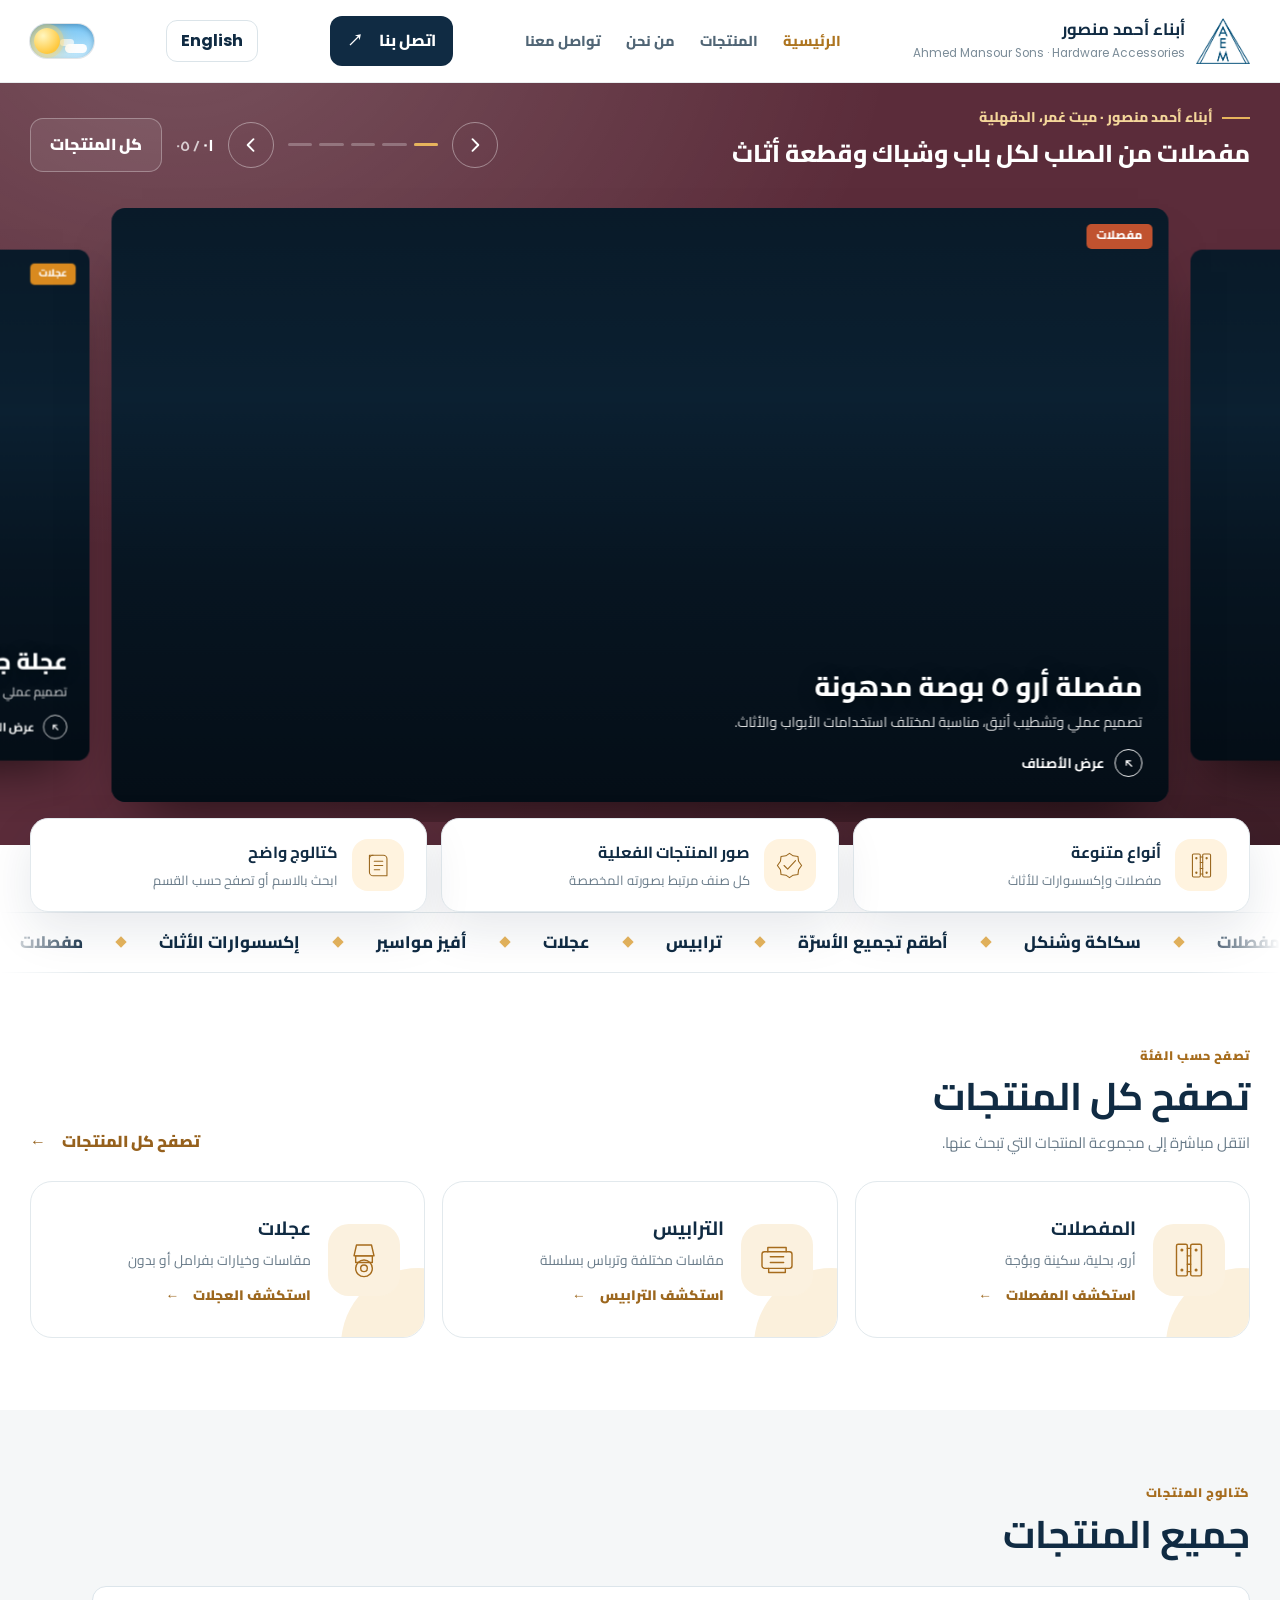
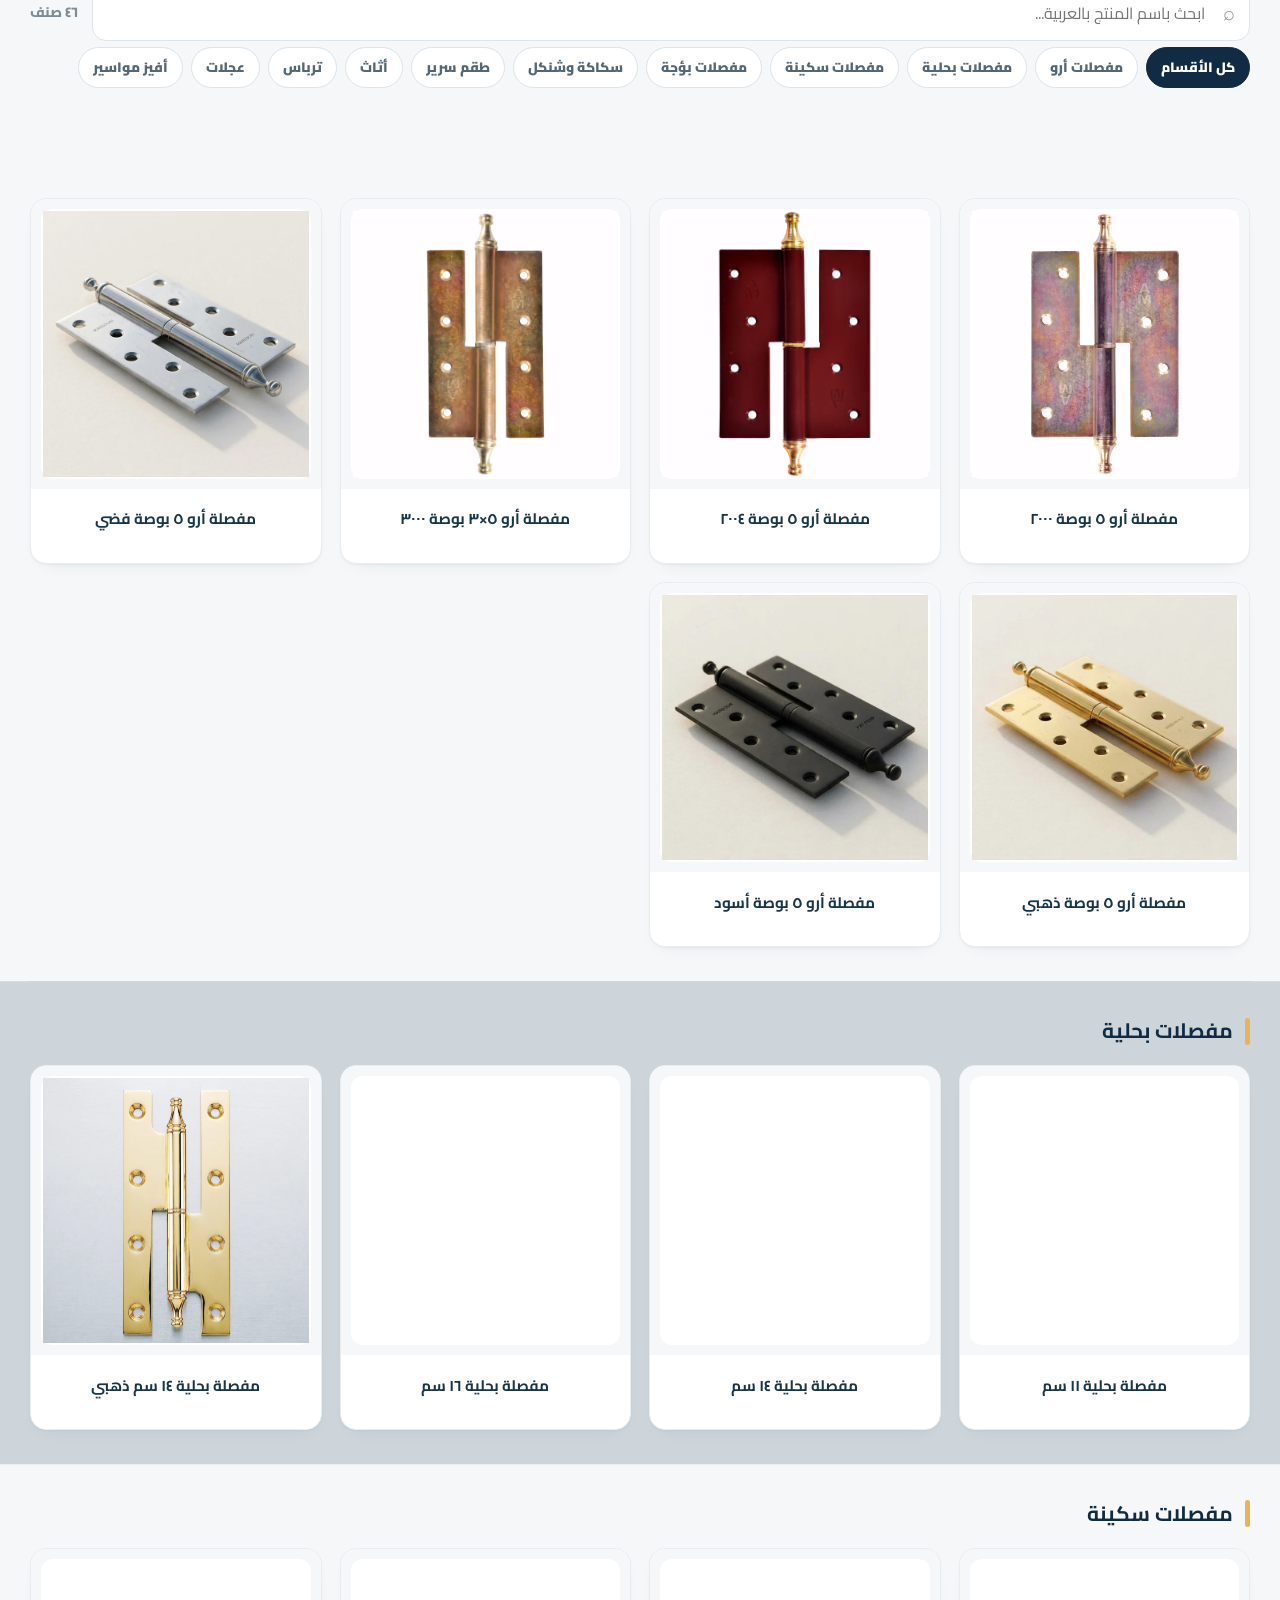
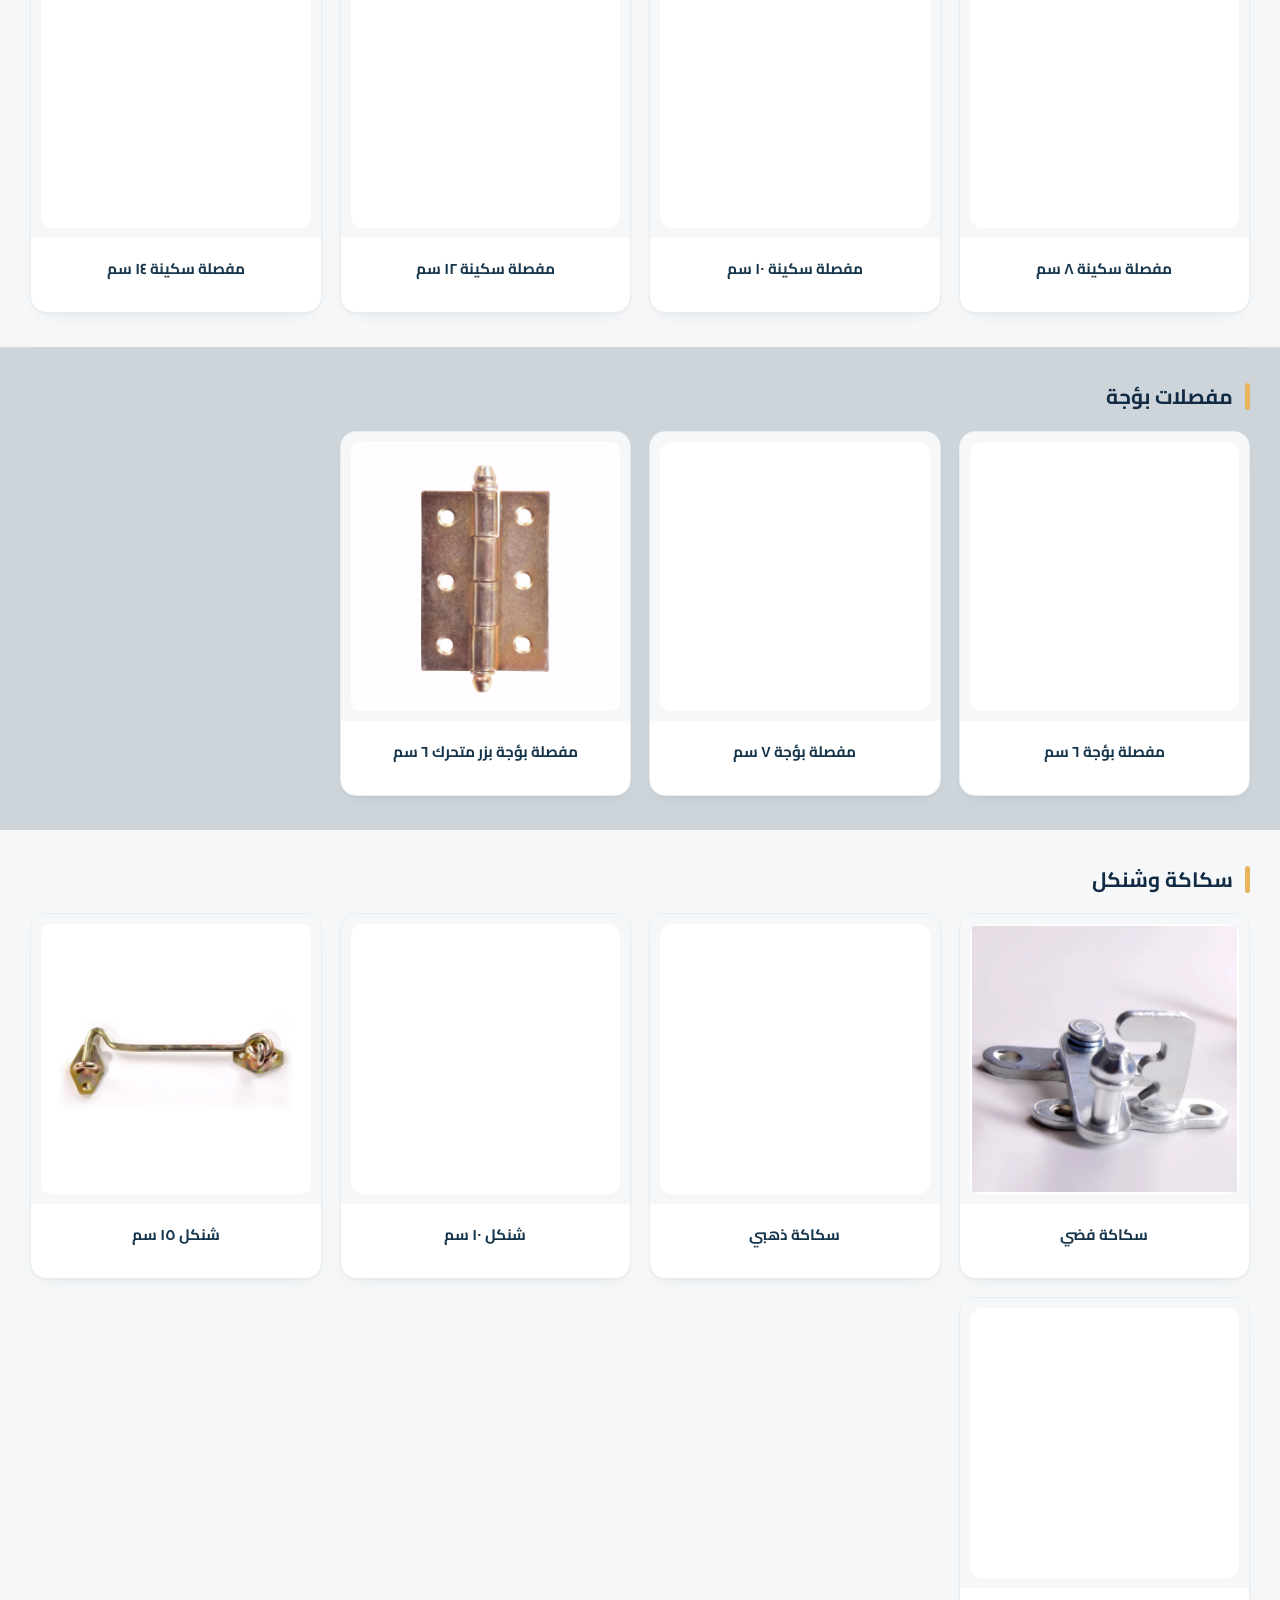
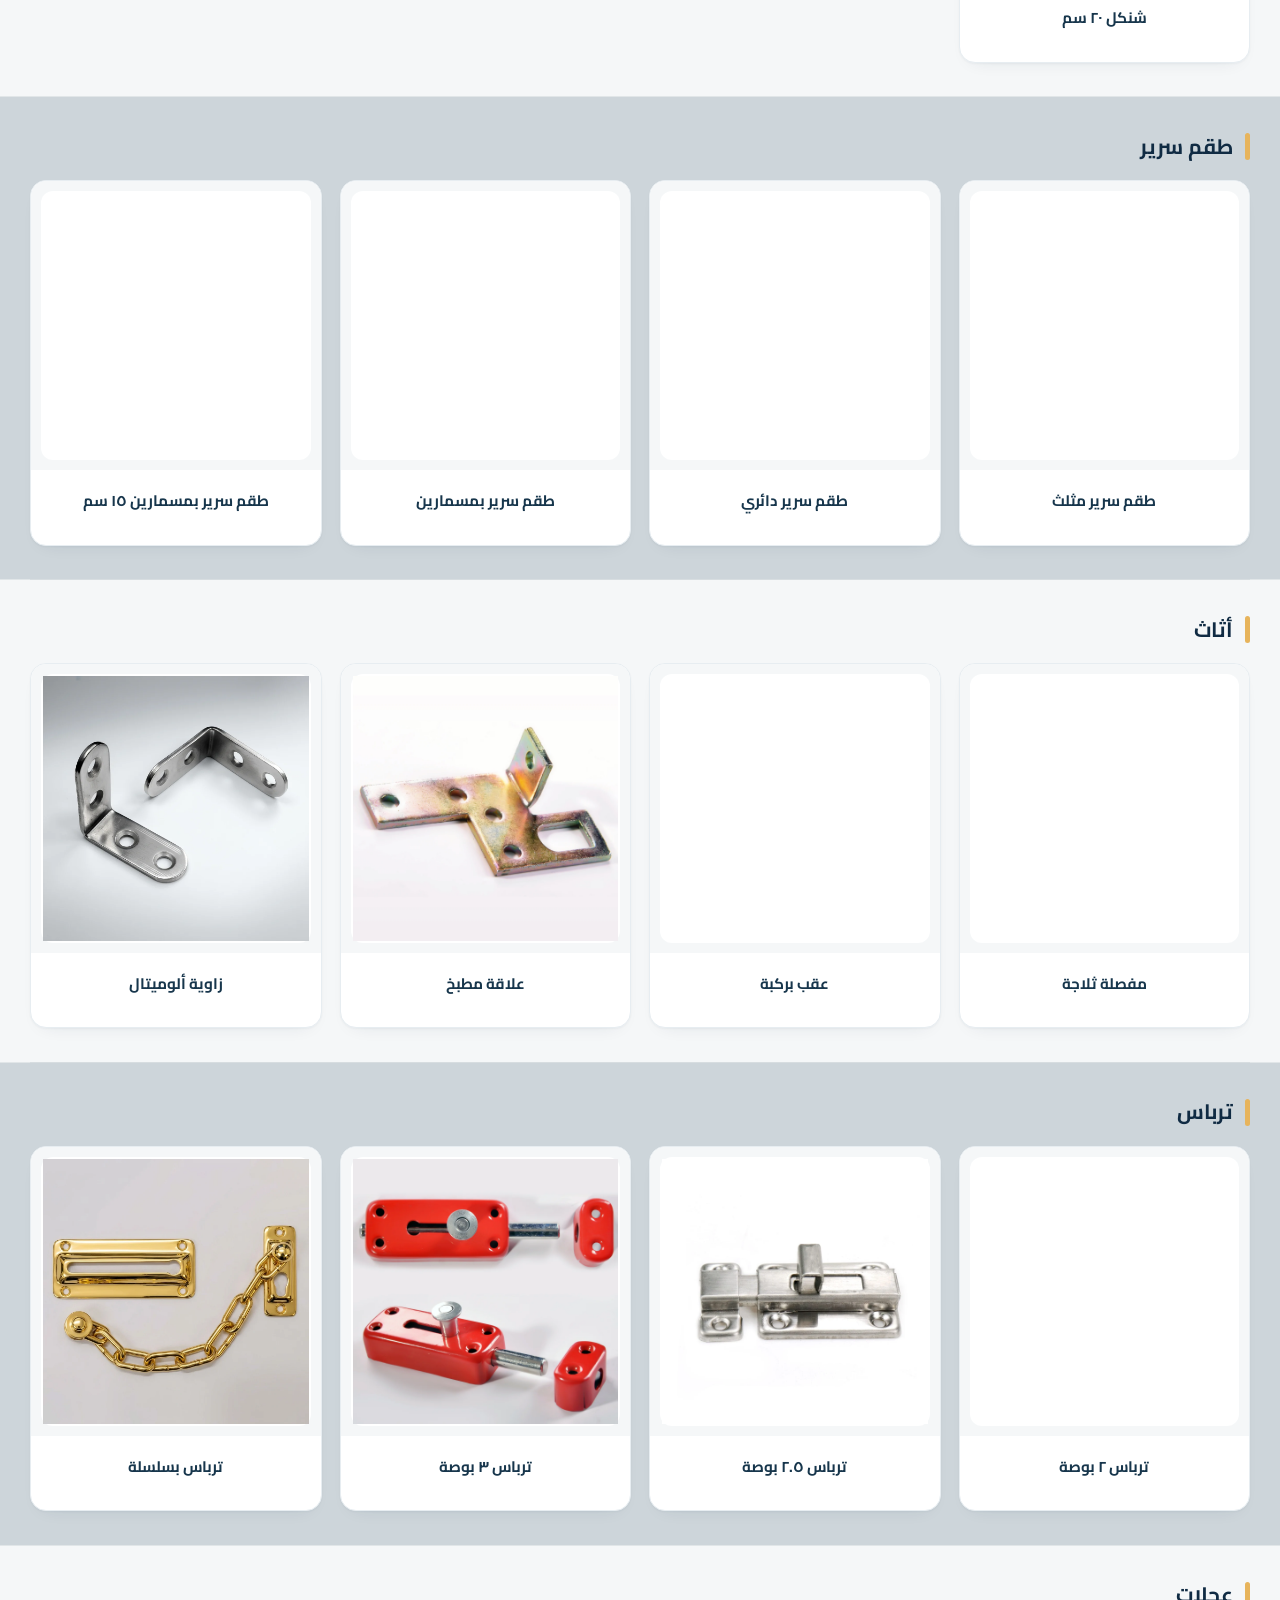
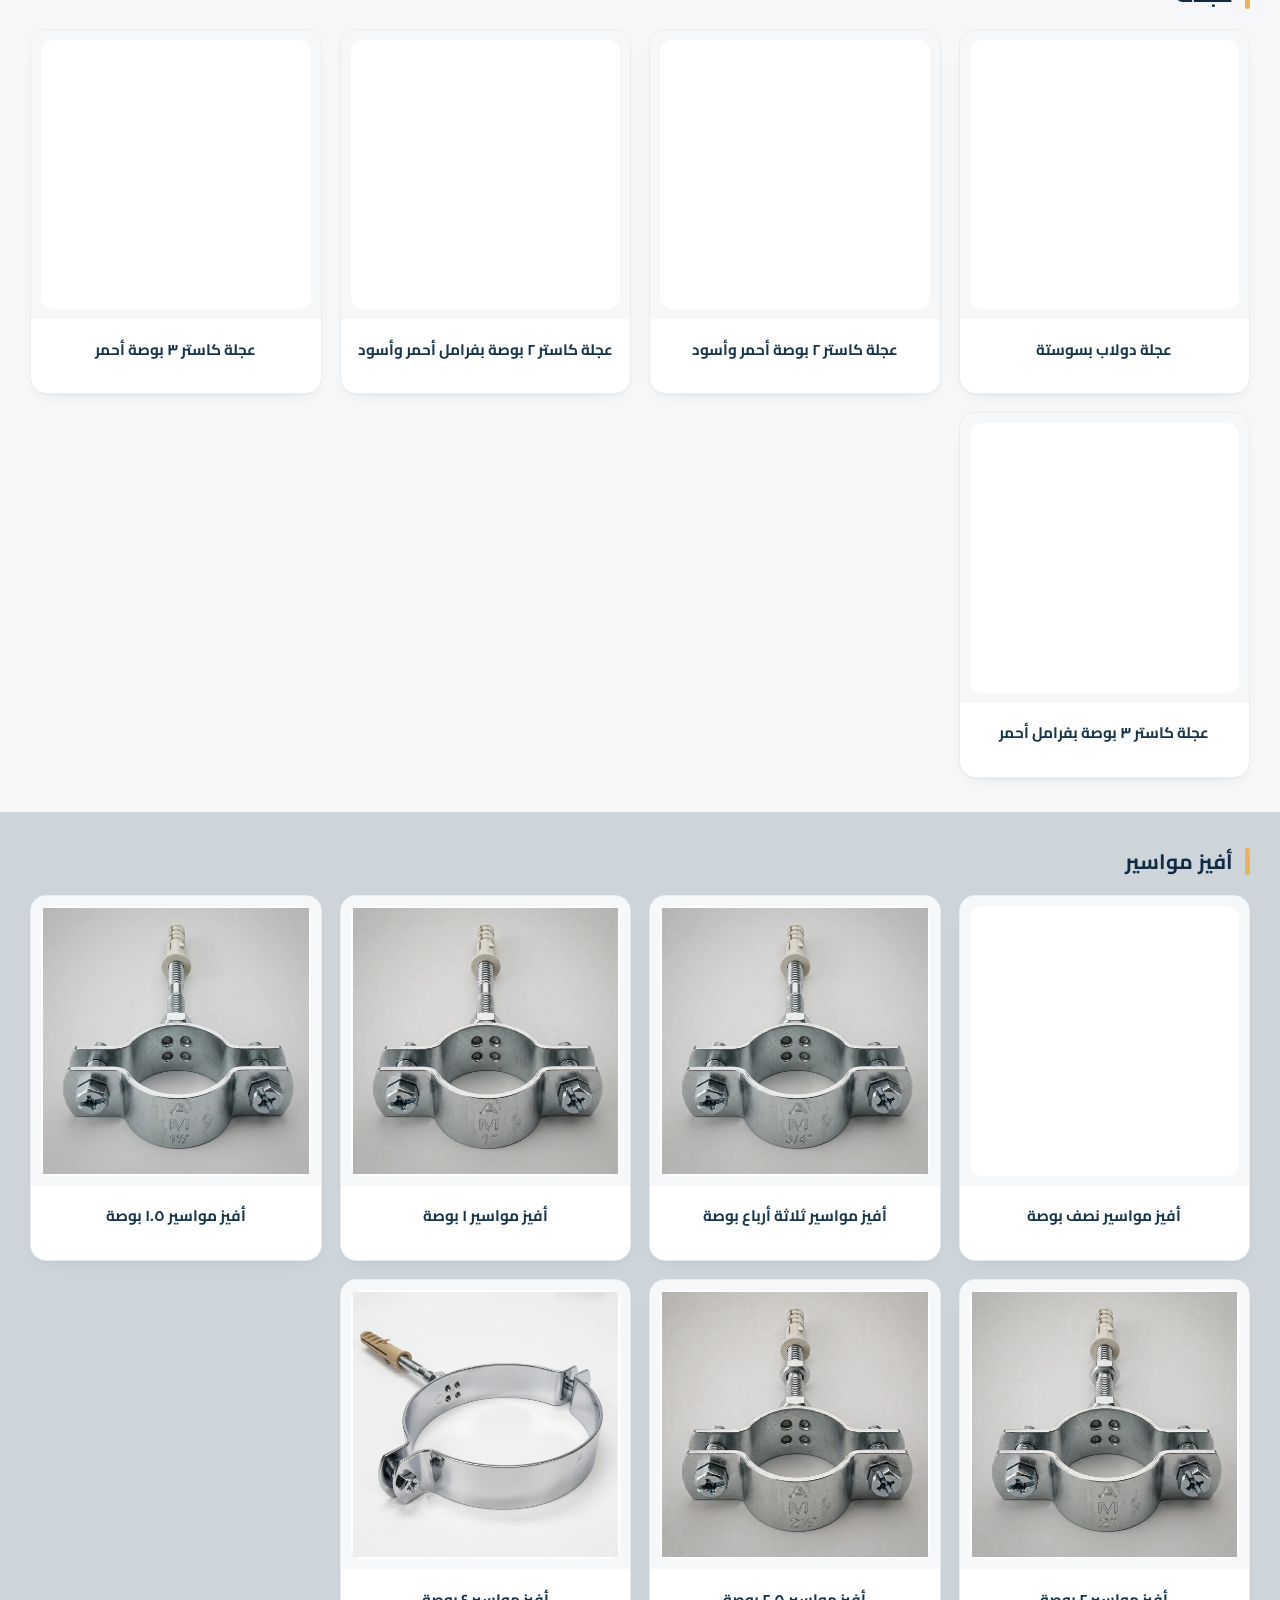
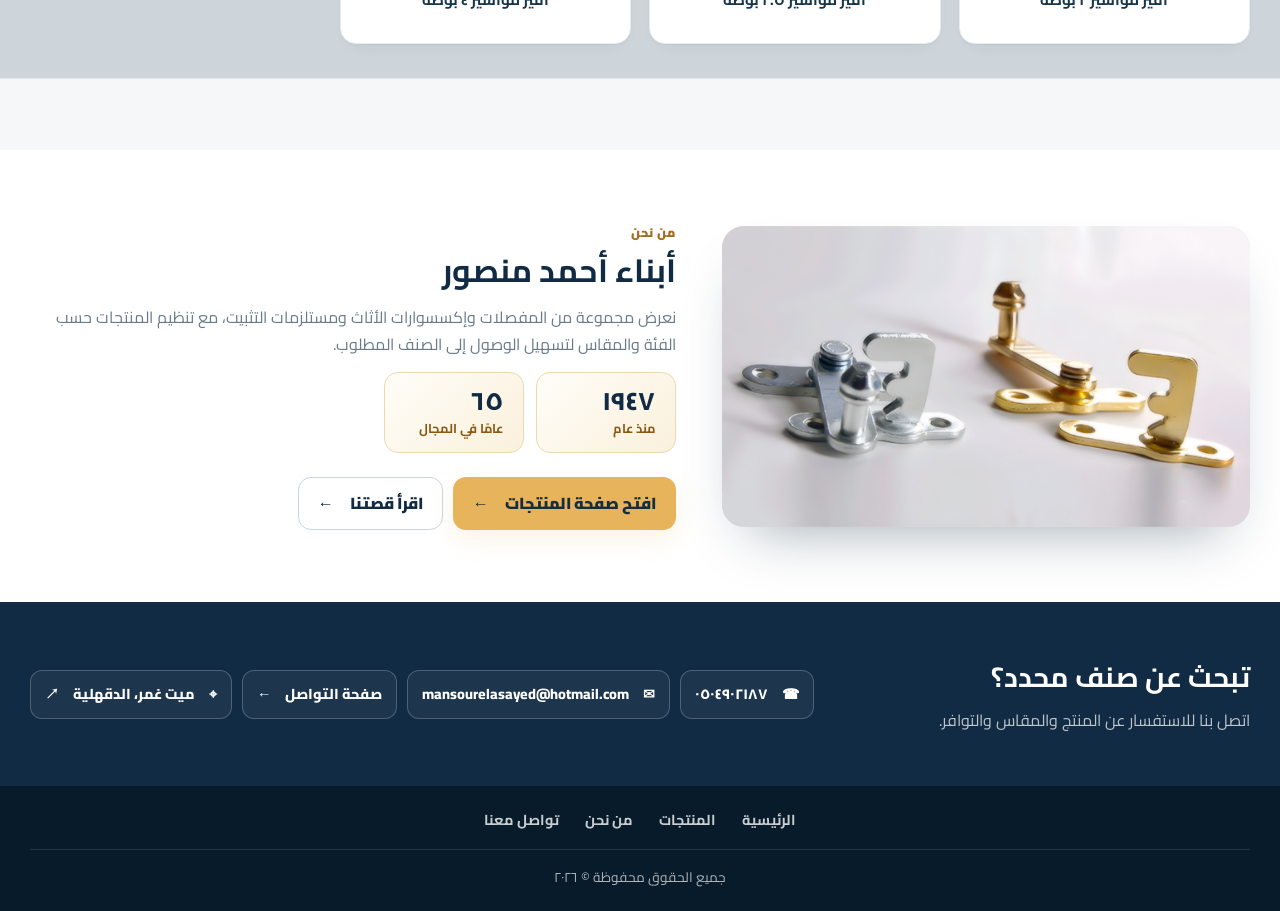
==== commit dc882f06: "Add files via upload" ====
--- a/index.html
+++ b/index.html
@@ -17,18 +17,10 @@
 <main>
 <h1 class="sr-only" id="pageTitle">أبناء أحمد منصور — مفصلات وإكسسوارات أثاث</h1>
 <section class="cr-hero" id="crHero" role="region" aria-roledescription="carousel" aria-label="منتجاتنا / Our products" style="--cr-bg:#5b2c3a">
- <div class="cr-top">
+ <div class="cr-top"><div class="cr-head">
   <div class="eyebrow">أبناء أحمد منصور · ميت غمر، الدقهلية</div>
   <div class="cr-h1"><span class="l-ar">مفصلات من الصلب لكل باب وشباك وقطعة أثاث</span><span class="l-en">Steel hinges for every door, window and piece of furniture</span></div>
- </div>
- <div class="cr-stage"><div class="cr-track">
-   <article class="cr-card" role="group" aria-roledescription="slide" aria-label="1 / 5" data-key="arrow"><img src="landing-images/Arrow_5_Inch.webp" alt="مفصلة أرو 5 بوصة مدهونة / 5-Inch Painted Arrow Hinge" style="object-position:50% 50%" width="1800" height="1004" decoding="async" draggable="false"><div class="cr-shade"></div><span class="cr-chip" style="--chip:#c0522f"><span class="l-ar">مفصلات</span><span class="l-en">Hinges</span></span><div class="cr-body"><h3 class="cr-title"><span class="l-ar">مفصلة أرو 5 بوصة مدهونة</span><span class="l-en">5-Inch Painted Arrow Hinge</span></h3><p class="cr-desc"><span class="l-ar">تصميم عملي وتشطيب أنيق، مناسبة لمختلف استخدامات الأبواب والأثاث.</span><span class="l-en">Practical design with a neat finish, suitable for a variety of door and furniture applications.</span></p><a class="cr-more" href="products.html#arrow"><i class="cr-circ"><svg viewBox="0 0 24 24" aria-hidden="true"><path d="M7 17L17 7M9 7h8v8"/></svg></i><span><span class="l-ar">عرض الأصناف</span><span class="l-en">View items</span></span></a></div></article>
-   <article class="cr-card" role="group" aria-roledescription="slide" aria-label="2 / 5" data-key="wheels"><img src="landing-images/Wardrobe_Sliding_Wheel.webp" alt="عجلة جرار دولاب سوداء / Black Sliding Wardrobe Wheel" style="object-position:50% 50%" width="1800" height="1004" decoding="async" draggable="false"><div class="cr-shade"></div><span class="cr-chip" style="--chip:#d98a1f"><span class="l-ar">عجلات</span><span class="l-en">Casters</span></span><div class="cr-body"><h3 class="cr-title"><span class="l-ar">عجلة جرار دولاب سوداء</span><span class="l-en">Black Sliding Wardrobe Wheel</span></h3><p class="cr-desc"><span class="l-ar">تصميم عملي باللون الأسود، مناسبة للاستخدام في جرارات الدواليب.</span><span class="l-en">Practical design in black, suitable for sliding wardrobe doors.</span></p><a class="cr-more" href="products.html#wheels" tabindex="-1"><i class="cr-circ"><svg viewBox="0 0 24 24" aria-hidden="true"><path d="M7 17L17 7M9 7h8v8"/></svg></i><span><span class="l-ar">عرض الأصناف</span><span class="l-en">View items</span></span></a></div></article>
-   <article class="cr-card" role="group" aria-roledescription="slide" aria-label="3 / 5" data-key="clamp"><img src="landing-images/Pipe_Clamp.webp" alt="أفيز مواسير فضي / Silver Pipe Clamp" style="object-position:56% 50%" width="1800" height="1004" decoding="async" draggable="false"><div class="cr-shade"></div><span class="cr-chip" style="--chip:#2f7da3"><span class="l-ar">أفيز</span><span class="l-en">Pipe clamps</span></span><div class="cr-body"><h3 class="cr-title"><span class="l-ar">أفيز مواسير فضي</span><span class="l-en">Silver Pipe Clamp</span></h3><p class="cr-desc"><span class="l-ar">تصميم عملي بتشطيب فضي، مناسب لتثبيت المواسير.</span><span class="l-en">Practical design with a silver finish, suitable for securing pipes.</span></p><a class="cr-more" href="products.html#clamp" tabindex="-1"><i class="cr-circ"><svg viewBox="0 0 24 24" aria-hidden="true"><path d="M7 17L17 7M9 7h8v8"/></svg></i><span><span class="l-ar">عرض الأصناف</span><span class="l-en">View items</span></span></a></div></article>
-   <article class="cr-card" role="group" aria-roledescription="slide" aria-label="4 / 5" data-key="wheels"><img src="landing-images/Caster_2_Inch.webp" alt="عجلة كاستر 3 بوصة / 3-Inch Caster Wheel" style="object-position:32% 70%" width="1800" height="1004" decoding="async" draggable="false"><div class="cr-shade"></div><span class="cr-chip" style="--chip:#d98a1f"><span class="l-ar">عجلات</span><span class="l-en">Casters</span></span><div class="cr-body"><h3 class="cr-title"><span class="l-ar">عجلة كاستر 3 بوصة</span><span class="l-en">3-Inch Caster Wheel</span></h3><p class="cr-desc"><span class="l-ar">عجلة عملية بإطار معدني فضي وعجلة حمراء، مناسبة لمختلف استخدامات الأثاث والمعدات.</span><span class="l-en">A practical caster with a silver metal bracket and red wheel, suitable for various furniture and equipment applications.</span></p><a class="cr-more" href="products.html#wheels" tabindex="-1"><i class="cr-circ"><svg viewBox="0 0 24 24" aria-hidden="true"><path d="M7 17L17 7M9 7h8v8"/></svg></i><span><span class="l-ar">عرض الأصناف</span><span class="l-en">View items</span></span></a></div></article>
-   <article class="cr-card" role="group" aria-roledescription="slide" aria-label="5 / 5" data-key="bolt"><img src="landing-images/Door_Lock_Chain.webp" alt="ترباس باب بسلسلة ذهبي / Gold Door Bolt with Chain" style="object-position:55% 55%" width="1800" height="1004" decoding="async" draggable="false"><div class="cr-shade"></div><span class="cr-chip" style="--chip:#9a6a1c"><span class="l-ar">ترابيس</span><span class="l-en">Bolts</span></span><div class="cr-body"><h3 class="cr-title"><span class="l-ar">ترباس باب بسلسلة ذهبي</span><span class="l-en">Gold Door Bolt with Chain</span></h3><p class="cr-desc"><span class="l-ar">تصميم عملي بتشطيب ذهبي، مناسب لتأمين الأبواب.</span><span class="l-en">Practical design with a gold finish, suitable for securing doors.</span></p><a class="cr-more" href="products.html#bolt" tabindex="-1"><i class="cr-circ"><svg viewBox="0 0 24 24" aria-hidden="true"><path d="M7 17L17 7M9 7h8v8"/></svg></i><span><span class="l-ar">عرض الأصناف</span><span class="l-en">View items</span></span></a></div></article>
- </div></div>
- <div class="cr-bottom">
+ </div><div class="cr-tools">
   <div class="cr-nav">
    <button class="pc-arrow pc-prev" type="button" aria-label="Previous / السابق"><svg viewBox="0 0 24 24" aria-hidden="true"><path d="M15 5l-7 7 7 7"/></svg></button>
    <div class="pc-segs" role="group" aria-label="Slides"><button class="pc-seg" type="button" aria-label="1 / 5"><i></i></button><button class="pc-seg" type="button" aria-label="2 / 5"><i></i></button><button class="pc-seg" type="button" aria-label="3 / 5"><i></i></button><button class="pc-seg" type="button" aria-label="4 / 5"><i></i></button><button class="pc-seg" type="button" aria-label="5 / 5"><i></i></button></div>
@@ -36,7 +28,14 @@
    <span class="pc-count" aria-hidden="true"><b class="pc-cur">01</b> / 05</span>
   </div>
   <a class="btn btn-glass" href="#all-products"><span class="l-ar">كل المنتجات</span><span class="l-en">All products</span></a>
- </div>
+ </div></div>
+ <div class="cr-stage"><div class="cr-track">
+   <article class="cr-card" role="group" aria-roledescription="slide" aria-label="1 / 5" data-key="arrow"><picture><source media="(max-width:700px)" srcset="landing-images/square/Arrow_5_Inch.webp" width="900" height="900"><img src="landing-images/Arrow_5_Inch.webp" alt="مفصلة أرو 5 بوصة مدهونة / 5-Inch Painted Arrow Hinge" width="1800" height="1004" decoding="async" draggable="false"></picture><div class="cr-shade"></div><span class="cr-chip" style="--chip:#c0522f"><span class="l-ar">مفصلات</span><span class="l-en">Hinges</span></span><div class="cr-body"><h3 class="cr-title"><span class="l-ar">مفصلة أرو 5 بوصة مدهونة</span><span class="l-en">5-Inch Painted Arrow Hinge</span></h3><p class="cr-desc"><span class="l-ar">تصميم عملي وتشطيب أنيق، مناسبة لمختلف استخدامات الأبواب والأثاث.</span><span class="l-en">Practical design with a neat finish, suitable for a variety of door and furniture applications.</span></p><a class="cr-more" href="products.html#arrow"><i class="cr-circ"><svg viewBox="0 0 24 24" aria-hidden="true"><path d="M7 17L17 7M9 7h8v8"/></svg></i><span><span class="l-ar">عرض الأصناف</span><span class="l-en">View items</span></span></a></div></article>
+   <article class="cr-card" role="group" aria-roledescription="slide" aria-label="2 / 5" data-key="wheels"><picture><source media="(max-width:700px)" srcset="landing-images/square/Wardrobe_Sliding_Wheel.webp" width="900" height="900"><img src="landing-images/Wardrobe_Sliding_Wheel.webp" alt="عجلة جرار دولاب سوداء / Black Sliding Wardrobe Wheel" width="1800" height="1004" decoding="async" draggable="false"></picture><div class="cr-shade"></div><span class="cr-chip" style="--chip:#d98a1f"><span class="l-ar">عجلات</span><span class="l-en">Casters</span></span><div class="cr-body"><h3 class="cr-title"><span class="l-ar">عجلة جرار دولاب سوداء</span><span class="l-en">Black Sliding Wardrobe Wheel</span></h3><p class="cr-desc"><span class="l-ar">تصميم عملي باللون الأسود، مناسبة للاستخدام في جرارات الدواليب.</span><span class="l-en">Practical design in black, suitable for sliding wardrobe doors.</span></p><a class="cr-more" href="products.html#wheels" tabindex="-1"><i class="cr-circ"><svg viewBox="0 0 24 24" aria-hidden="true"><path d="M7 17L17 7M9 7h8v8"/></svg></i><span><span class="l-ar">عرض الأصناف</span><span class="l-en">View items</span></span></a></div></article>
+   <article class="cr-card" role="group" aria-roledescription="slide" aria-label="3 / 5" data-key="clamp"><picture><source media="(max-width:700px)" srcset="landing-images/square/Pipe_Clamp.webp" width="900" height="900"><img src="landing-images/Pipe_Clamp.webp" alt="أفيز مواسير فضي / Silver Pipe Clamp" width="1800" height="1004" decoding="async" draggable="false"></picture><div class="cr-shade"></div><span class="cr-chip" style="--chip:#2f7da3"><span class="l-ar">أفيز</span><span class="l-en">Pipe clamps</span></span><div class="cr-body"><h3 class="cr-title"><span class="l-ar">أفيز مواسير فضي</span><span class="l-en">Silver Pipe Clamp</span></h3><p class="cr-desc"><span class="l-ar">تصميم عملي بتشطيب فضي، مناسب لتثبيت المواسير.</span><span class="l-en">Practical design with a silver finish, suitable for securing pipes.</span></p><a class="cr-more" href="products.html#clamp" tabindex="-1"><i class="cr-circ"><svg viewBox="0 0 24 24" aria-hidden="true"><path d="M7 17L17 7M9 7h8v8"/></svg></i><span><span class="l-ar">عرض الأصناف</span><span class="l-en">View items</span></span></a></div></article>
+   <article class="cr-card" role="group" aria-roledescription="slide" aria-label="4 / 5" data-key="wheels"><picture><source media="(max-width:700px)" srcset="landing-images/square/Caster_2_Inch.webp" width="900" height="900"><img src="landing-images/Caster_2_Inch.webp" alt="عجلة كاستر 3 بوصة / 3-Inch Caster Wheel" width="1800" height="1004" decoding="async" draggable="false"></picture><div class="cr-shade"></div><span class="cr-chip" style="--chip:#d98a1f"><span class="l-ar">عجلات</span><span class="l-en">Casters</span></span><div class="cr-body"><h3 class="cr-title"><span class="l-ar">عجلة كاستر 3 بوصة</span><span class="l-en">3-Inch Caster Wheel</span></h3><p class="cr-desc"><span class="l-ar">عجلة عملية بإطار معدني فضي وعجلة حمراء، مناسبة لمختلف استخدامات الأثاث والمعدات.</span><span class="l-en">A practical caster with a silver metal bracket and red wheel, suitable for various furniture and equipment applications.</span></p><a class="cr-more" href="products.html#wheels" tabindex="-1"><i class="cr-circ"><svg viewBox="0 0 24 24" aria-hidden="true"><path d="M7 17L17 7M9 7h8v8"/></svg></i><span><span class="l-ar">عرض الأصناف</span><span class="l-en">View items</span></span></a></div></article>
+   <article class="cr-card" role="group" aria-roledescription="slide" aria-label="5 / 5" data-key="bolt"><picture><source media="(max-width:700px)" srcset="landing-images/square/Door_Lock_Chain.webp" width="900" height="900"><img src="landing-images/Door_Lock_Chain.webp" alt="ترباس باب بسلسلة ذهبي / Gold Door Bolt with Chain" width="1800" height="1004" decoding="async" draggable="false"></picture><div class="cr-shade"></div><span class="cr-chip" style="--chip:#9a6a1c"><span class="l-ar">ترابيس</span><span class="l-en">Bolts</span></span><div class="cr-body"><h3 class="cr-title"><span class="l-ar">ترباس باب بسلسلة ذهبي</span><span class="l-en">Gold Door Bolt with Chain</span></h3><p class="cr-desc"><span class="l-ar">تصميم عملي بتشطيب ذهبي، مناسب لتأمين الأبواب.</span><span class="l-en">Practical design with a gold finish, suitable for securing doors.</span></p><a class="cr-more" href="products.html#bolt" tabindex="-1"><i class="cr-circ"><svg viewBox="0 0 24 24" aria-hidden="true"><path d="M7 17L17 7M9 7h8v8"/></svg></i><span><span class="l-ar">عرض الأصناف</span><span class="l-en">View items</span></span></a></div></article>
+ </div></div>
  <div class="cr-ring" aria-hidden="true"><i></i></div>
 </section>
 <section class="trust-wrap"><div class="wrap trust-grid">
--- a/styles.css
+++ b/styles.css
@@ -555,3 +555,25 @@
  .trust-card:hover .trust-icon,.feature-card:hover .feature-icon,.ct-card:hover .ct-ic,.ab-why:hover .ct-ic{animation:none}
  .btn,.nav-cta,.pc-arrow{translate:none}
 }
+
+/* ---------- v9 — landscape cards centred with a sliver of both neighbours; square cards on small screens ---------- */
+.cr-hero{padding:clamp(16px,2.6vh,30px) 0 clamp(16px,2.6vh,26px)}
+.cr-top{display:flex;flex-direction:row;align-items:flex-end;justify-content:space-between;gap:14px 28px;flex-wrap:wrap;margin-bottom:clamp(10px,1.8vh,18px)}
+.cr-head{display:flex;flex-direction:column;gap:6px;min-width:0;flex:1 1 360px}
+.cr-tools{display:flex;align-items:center;gap:14px;flex-wrap:wrap}
+.cr-tools .cr-nav{flex:0 1 auto}
+.cr-tools .pc-segs{width:150px;flex:none}
+.cr-card picture{display:contents}
+@media(max-width:900px){
+ .cr-hero{display:flex;flex-direction:column}
+ .cr-top{display:contents}
+ .cr-head{order:1;width:min(1220px,calc(100% - 40px));margin:0 auto 14px;flex:none}
+ .cr-stage{order:2}
+ .cr-tools{order:3;width:min(1220px,calc(100% - 40px));margin:14px auto 0;flex-direction:column;align-items:stretch;gap:12px}
+ .cr-tools .cr-nav{flex:1 1 auto;max-width:none}
+ .cr-tools .pc-segs{width:auto;flex:1;max-width:none}
+ .cr-tools .btn{width:100%}
+}
+
+.cr-h1{max-width:none;font-size:clamp(1.2rem,1.9vw,1.75rem);line-height:1.45}
+@media(max-width:900px){.cr-h1{font-size:1.3rem}}
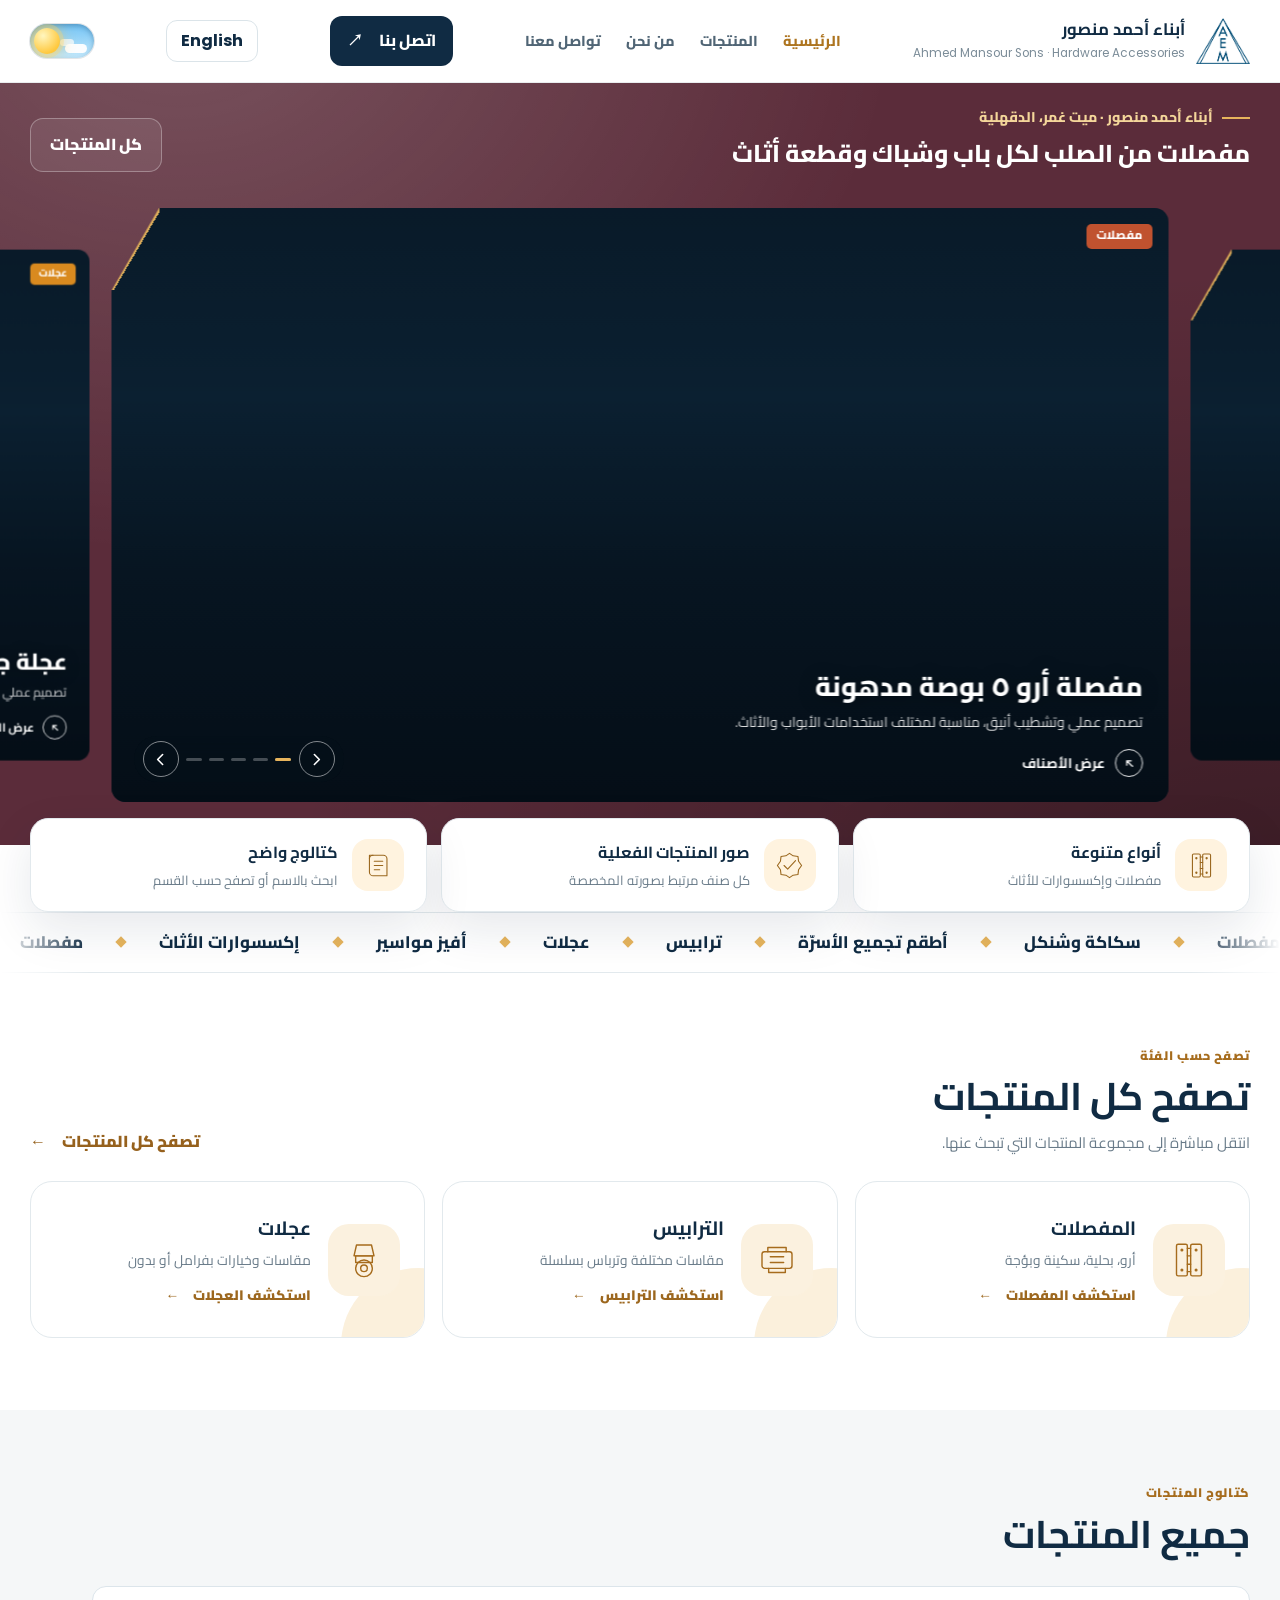
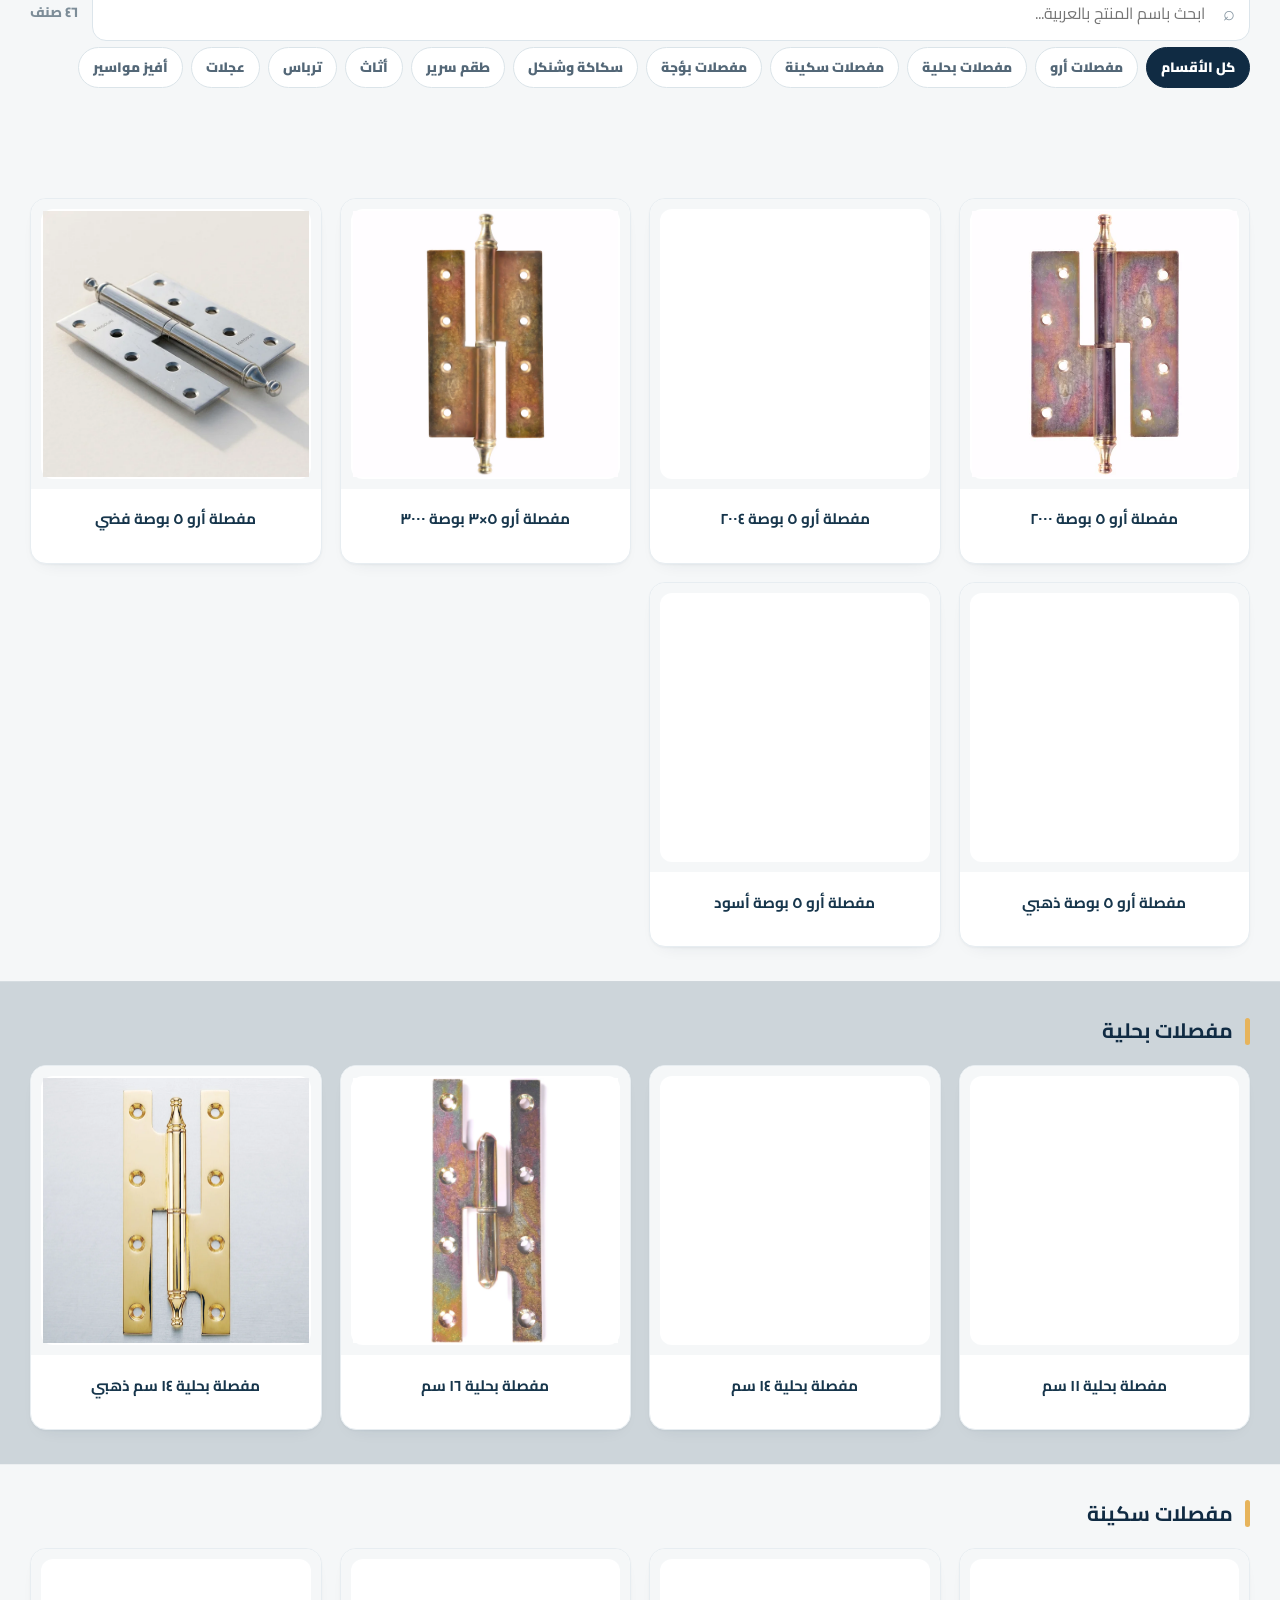
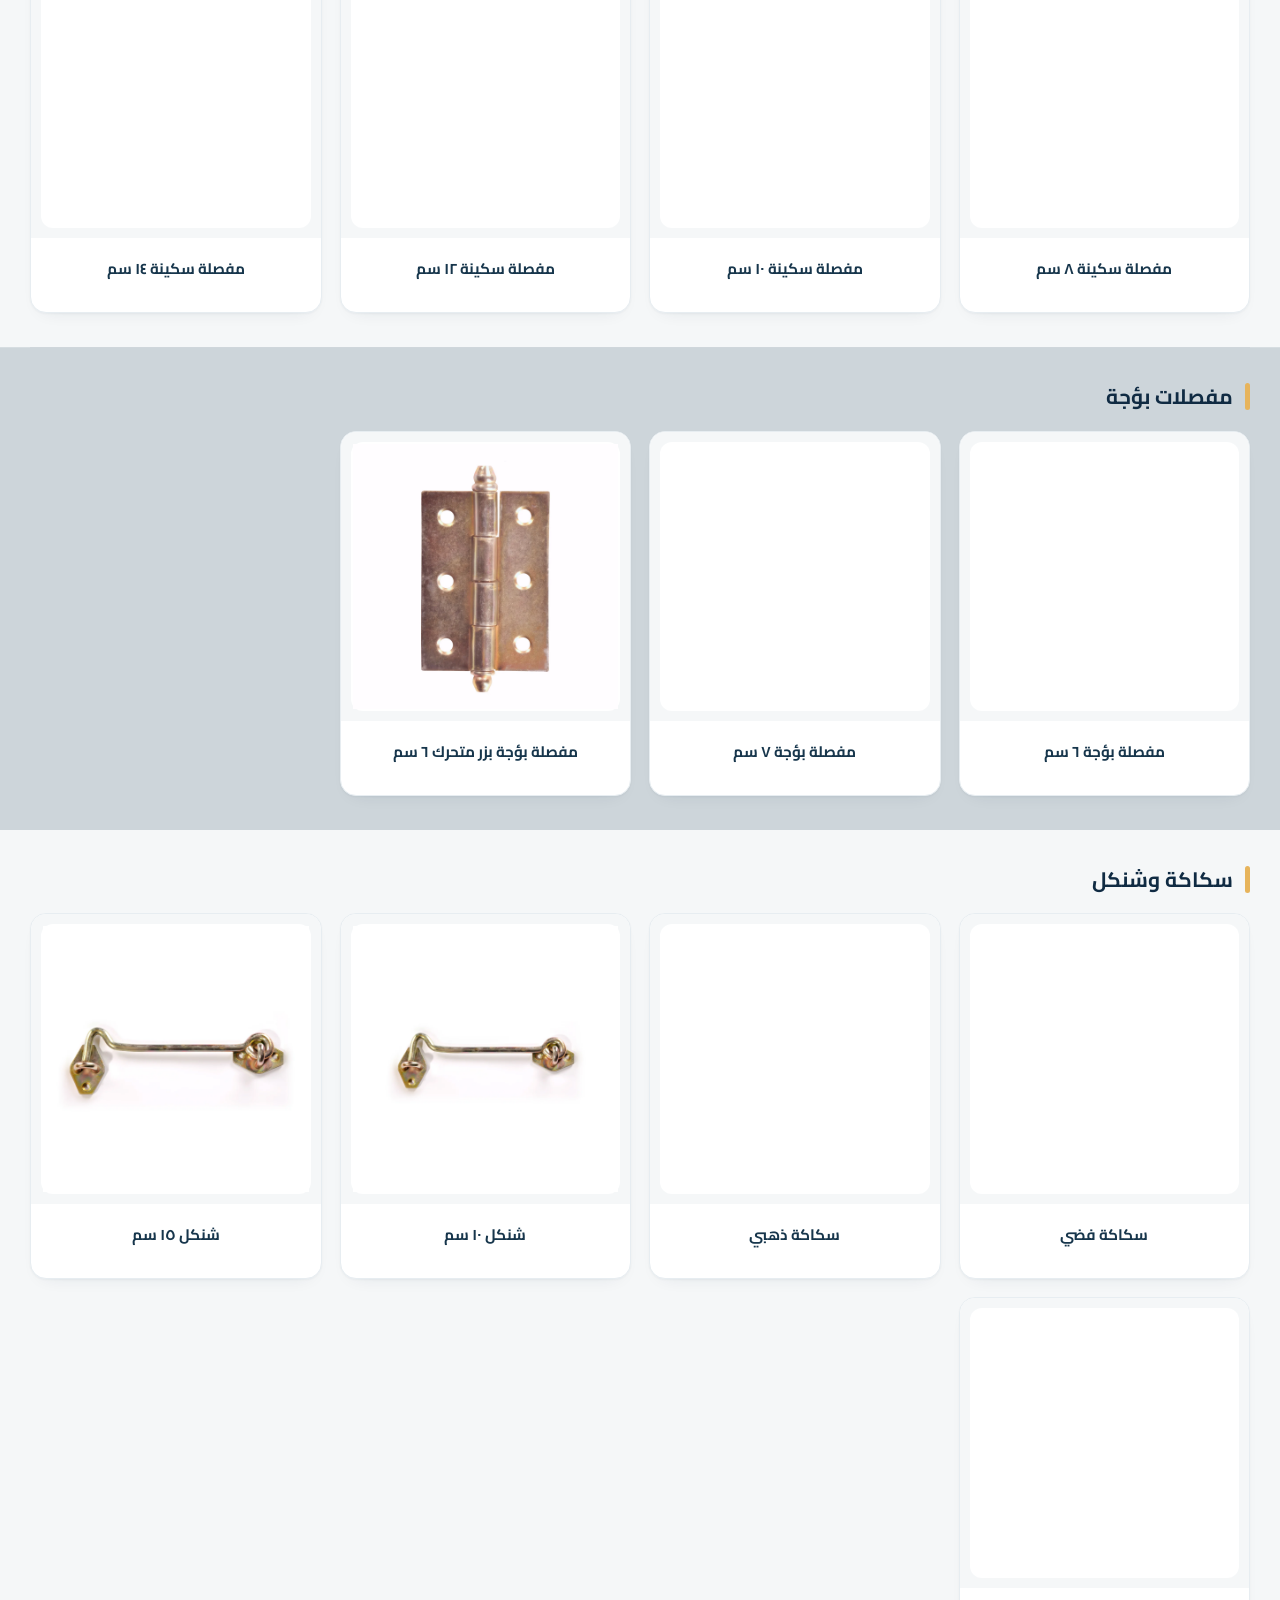
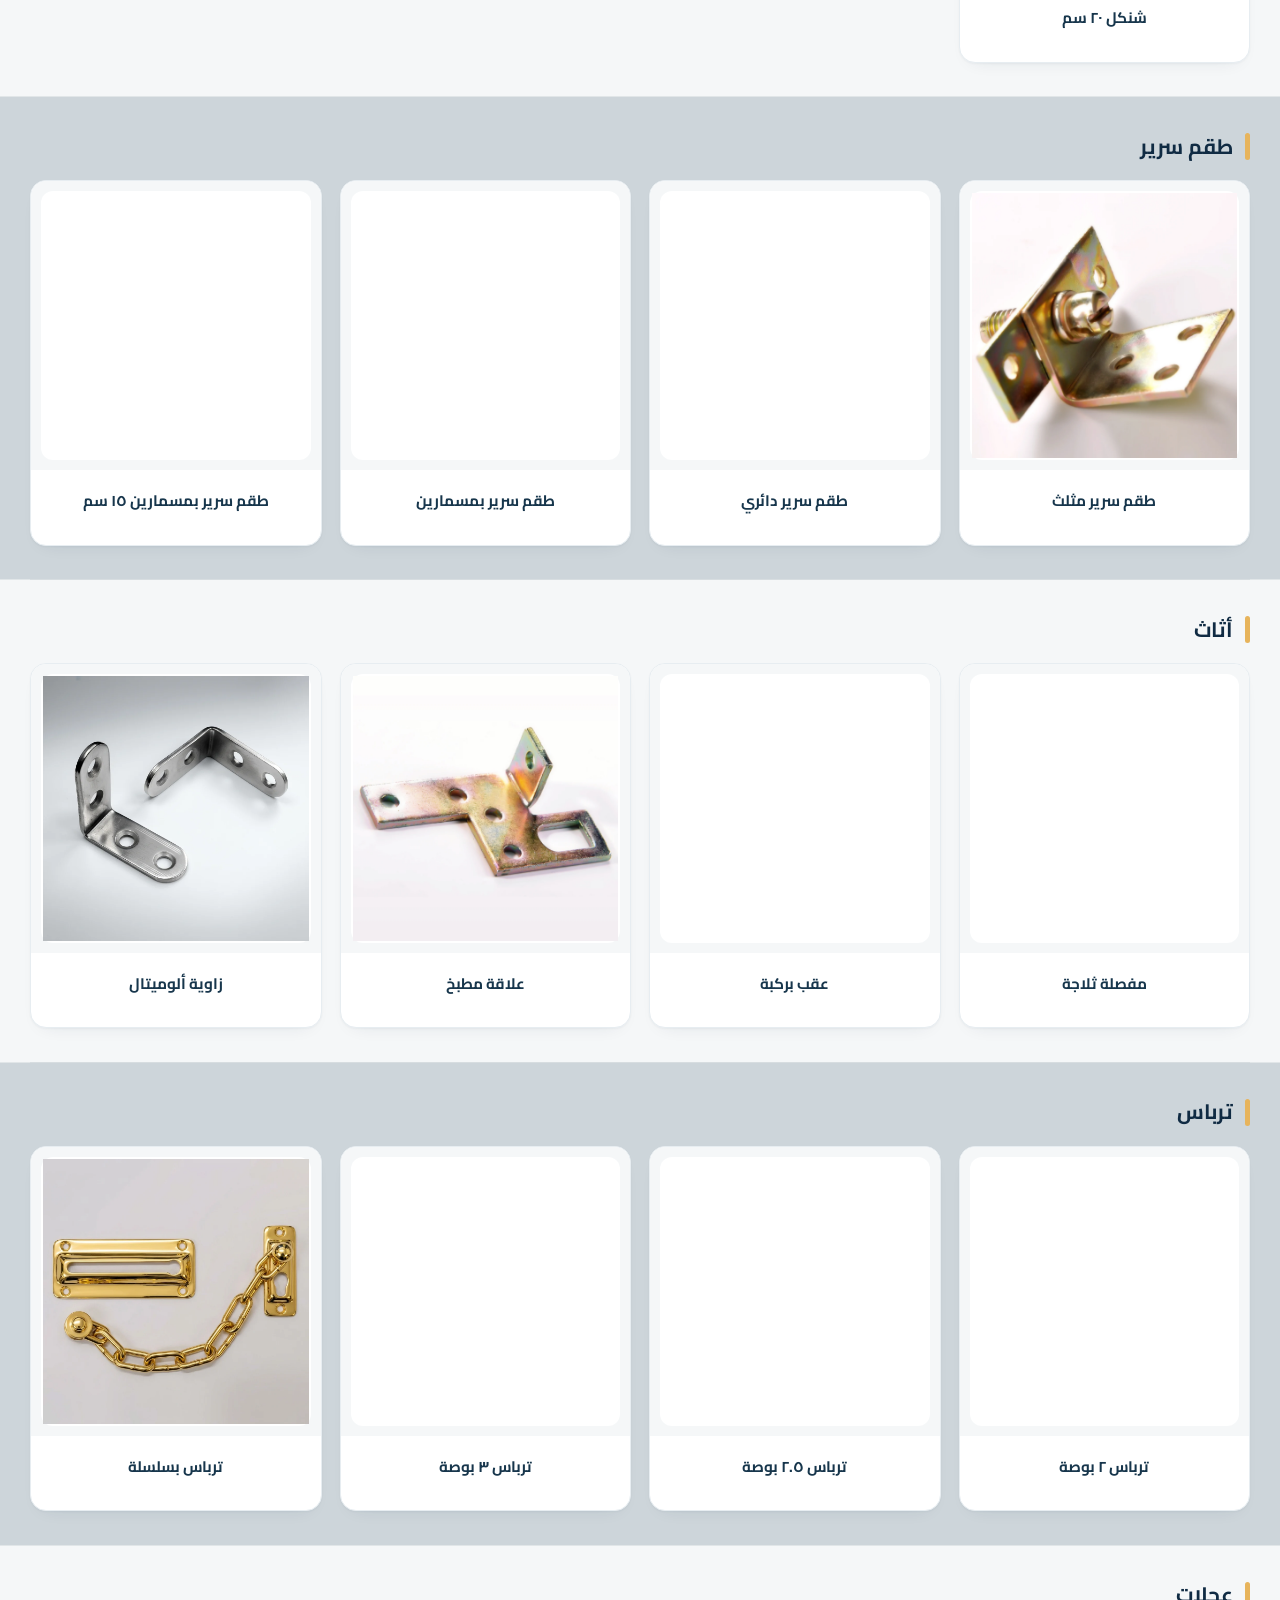
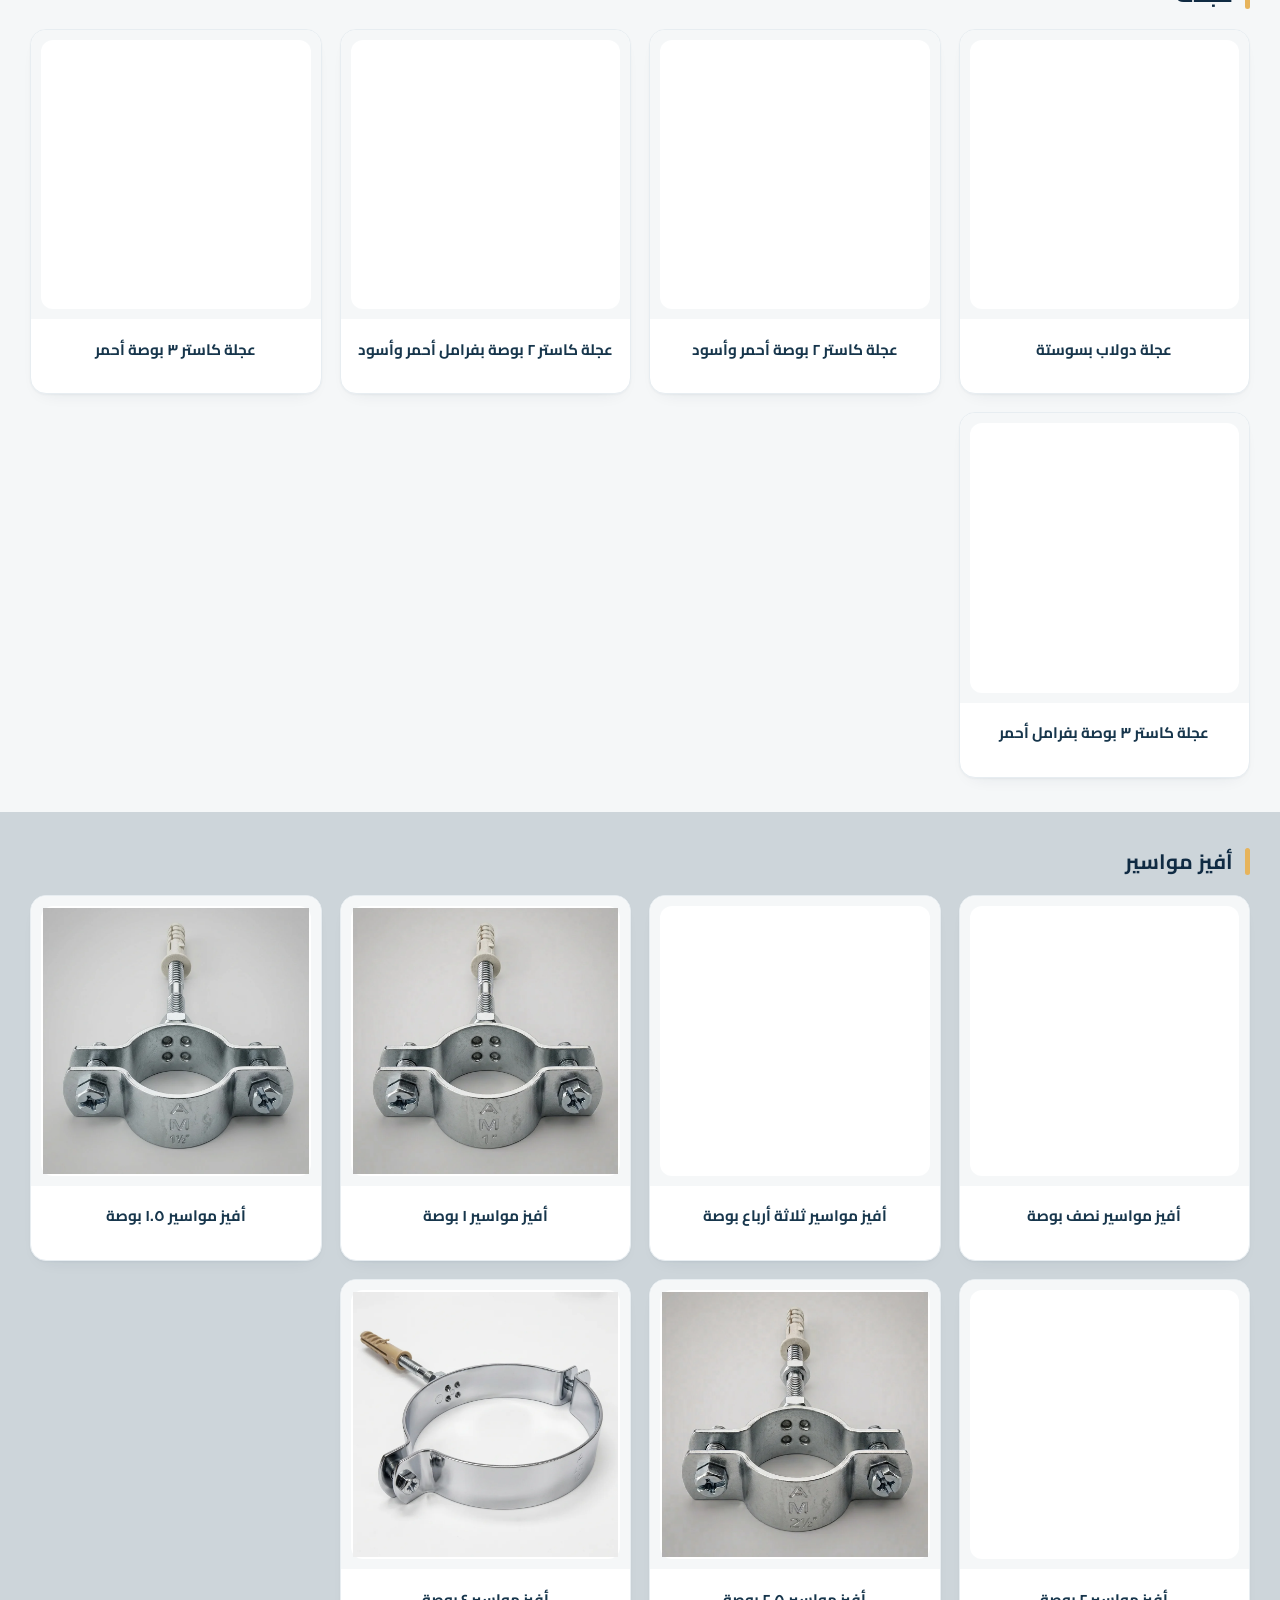
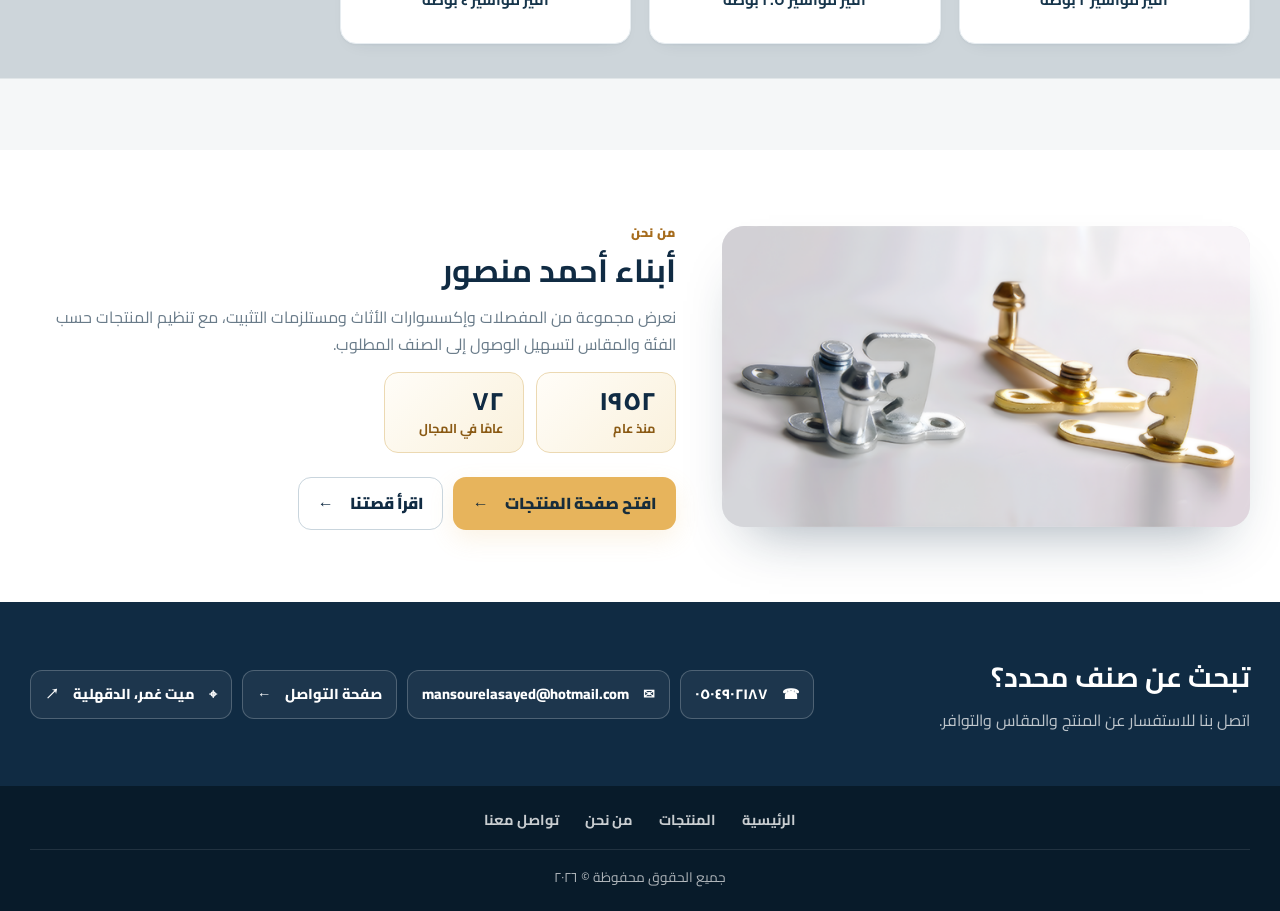
==== commit ea5e48ce: "Add files via upload" ====
--- a/index.html
+++ b/index.html
@@ -25,7 +25,6 @@
    <button class="pc-arrow pc-prev" type="button" aria-label="Previous / السابق"><svg viewBox="0 0 24 24" aria-hidden="true"><path d="M15 5l-7 7 7 7"/></svg></button>
    <div class="pc-segs" role="group" aria-label="Slides"><button class="pc-seg" type="button" aria-label="1 / 5"><i></i></button><button class="pc-seg" type="button" aria-label="2 / 5"><i></i></button><button class="pc-seg" type="button" aria-label="3 / 5"><i></i></button><button class="pc-seg" type="button" aria-label="4 / 5"><i></i></button><button class="pc-seg" type="button" aria-label="5 / 5"><i></i></button></div>
    <button class="pc-arrow pc-next" type="button" aria-label="Next / التالي"><svg viewBox="0 0 24 24" aria-hidden="true"><path d="M15 5l-7 7 7 7"/></svg></button>
-   <span class="pc-count" aria-hidden="true"><b class="pc-cur">01</b> / 05</span>
   </div>
   <a class="btn btn-glass" href="#all-products"><span class="l-ar">كل المنتجات</span><span class="l-en">All products</span></a>
  </div></div>
--- a/styles.css
+++ b/styles.css
@@ -577,3 +577,21 @@
 
 .cr-h1{max-width:none;font-size:clamp(1.2rem,1.9vw,1.75rem);line-height:1.45}
 @media(max-width:900px){.cr-h1{font-size:1.3rem}}
+
+/* ---------- v10 — minimal: controls on the image (opposite the text), logo-angle corner cut, no heavy shadows ---------- */
+.cr-card{--cx:max(26px,calc(var(--cw,900px)*.045));--cy:calc(var(--cx)*1.732);box-shadow:none;
+ clip-path:polygon(0 0,calc(100% - var(--cx)) 0,100% var(--cy),100% 100%,0 100%)}
+html[dir="rtl"] .cr-card{clip-path:polygon(var(--cx) 0,100% 0,100% 100%,0 100%,0 var(--cy))}
+.cr-card::after{content:"";position:absolute;top:0;inset-inline-end:0;z-index:4;width:var(--cx);height:var(--cy);pointer-events:none;
+ background:linear-gradient(to top right,transparent calc(50% - 2px),rgba(231,180,92,.95) calc(50% - 2px),rgba(231,180,92,.95) calc(50% + 2px),transparent calc(50% + 2px))}
+html[dir="rtl"] .cr-card::after{background:linear-gradient(to top left,transparent calc(50% - 2px),rgba(231,180,92,.95) calc(50% - 2px),rgba(231,180,92,.95) calc(50% + 2px),transparent calc(50% + 2px))}
+@media(min-width:901px){
+ .cr-top{position:static;z-index:auto}
+ .cr-head{position:relative;z-index:2}
+ .cr-tools{margin-inline-start:auto}
+ .cr-nav{position:absolute;z-index:6;inset-inline-end:calc(50% - var(--cw,900px)/2 + 22px);bottom:var(--nbot,44px);flex:none;gap:8px;padding:5px 9px;border-radius:999px;
+  background:rgba(6,18,28,.42);-webkit-backdrop-filter:blur(10px);backdrop-filter:blur(10px)}
+ .cr-nav .pc-arrow{width:36px;height:36px;border-color:rgba(255,255,255,.5)}
+ .cr-nav .pc-arrow svg{width:17px;height:17px}
+ .cr-nav .pc-segs{width:104px;flex:none}
+}
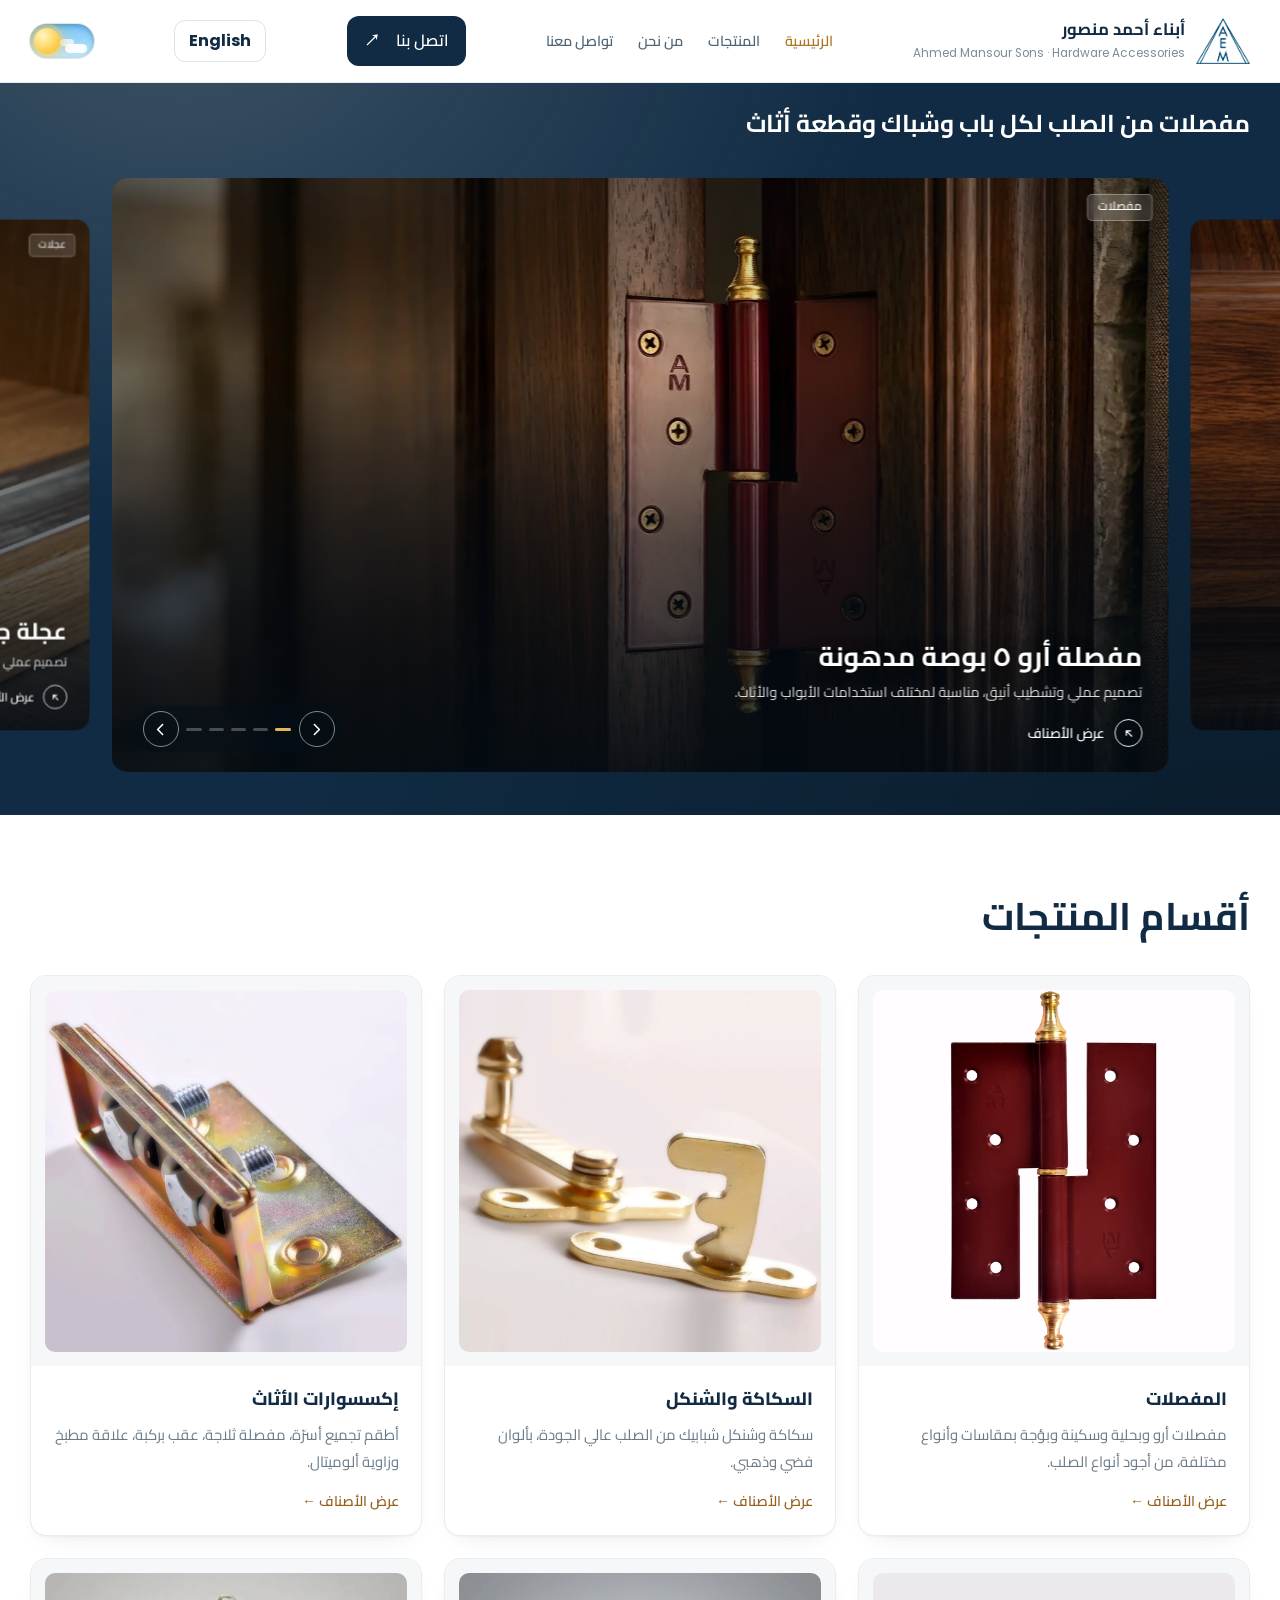
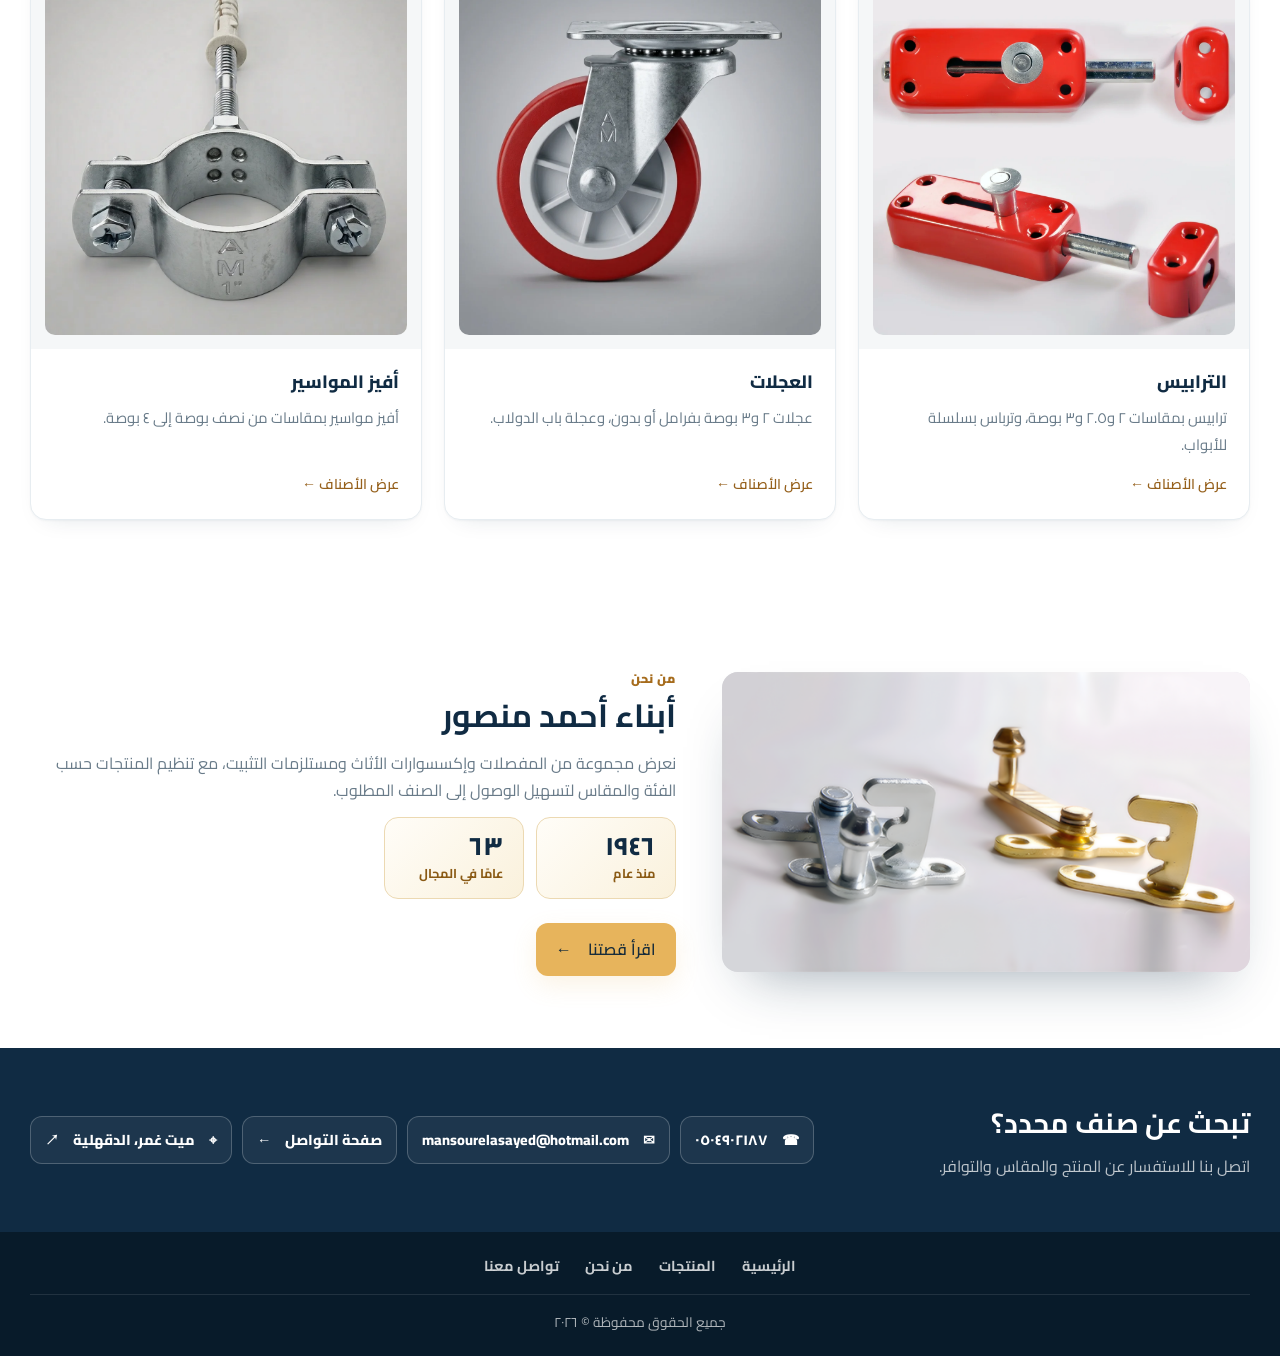
==== commit 202a5586: "Add files via upload" ====
--- a/index.html
+++ b/index.html
@@ -16,9 +16,8 @@
  </div><div id="mobileNav" class="mnav" aria-hidden="true"><div class="mnav-in"><a href="index.html" aria-current="page">الرئيسية</a><a href="products.html">المنتجات</a><a href="about.html">من نحن</a><a href="contact.html">تواصل معنا</a><a class="mnav-call" href="tel:+20504902187">اتصل بنا　↗</a></div></div></header>
 <main>
 <h1 class="sr-only" id="pageTitle">أبناء أحمد منصور — مفصلات وإكسسوارات أثاث</h1>
-<section class="cr-hero" id="crHero" role="region" aria-roledescription="carousel" aria-label="منتجاتنا / Our products" style="--cr-bg:#5b2c3a">
+<section class="cr-hero" id="crHero" role="region" aria-roledescription="carousel" aria-label="منتجاتنا / Our products" style="--cr-bg:#102b43">
  <div class="cr-top"><div class="cr-head">
-  <div class="eyebrow">أبناء أحمد منصور · ميت غمر، الدقهلية</div>
   <div class="cr-h1"><span class="l-ar">مفصلات من الصلب لكل باب وشباك وقطعة أثاث</span><span class="l-en">Steel hinges for every door, window and piece of furniture</span></div>
  </div><div class="cr-tools">
   <div class="cr-nav">
@@ -26,7 +25,6 @@
    <div class="pc-segs" role="group" aria-label="Slides"><button class="pc-seg" type="button" aria-label="1 / 5"><i></i></button><button class="pc-seg" type="button" aria-label="2 / 5"><i></i></button><button class="pc-seg" type="button" aria-label="3 / 5"><i></i></button><button class="pc-seg" type="button" aria-label="4 / 5"><i></i></button><button class="pc-seg" type="button" aria-label="5 / 5"><i></i></button></div>
    <button class="pc-arrow pc-next" type="button" aria-label="Next / التالي"><svg viewBox="0 0 24 24" aria-hidden="true"><path d="M15 5l-7 7 7 7"/></svg></button>
   </div>
-  <a class="btn btn-glass" href="#all-products"><span class="l-ar">كل المنتجات</span><span class="l-en">All products</span></a>
  </div></div>
  <div class="cr-stage"><div class="cr-track">
    <article class="cr-card" role="group" aria-roledescription="slide" aria-label="1 / 5" data-key="arrow"><picture><source media="(max-width:700px)" srcset="landing-images/square/Arrow_5_Inch.webp" width="900" height="900"><img src="landing-images/Arrow_5_Inch.webp" alt="مفصلة أرو 5 بوصة مدهونة / 5-Inch Painted Arrow Hinge" width="1800" height="1004" decoding="async" draggable="false"></picture><div class="cr-shade"></div><span class="cr-chip" style="--chip:#c0522f"><span class="l-ar">مفصلات</span><span class="l-en">Hinges</span></span><div class="cr-body"><h3 class="cr-title"><span class="l-ar">مفصلة أرو 5 بوصة مدهونة</span><span class="l-en">5-Inch Painted Arrow Hinge</span></h3><p class="cr-desc"><span class="l-ar">تصميم عملي وتشطيب أنيق، مناسبة لمختلف استخدامات الأبواب والأثاث.</span><span class="l-en">Practical design with a neat finish, suitable for a variety of door and furniture applications.</span></p><a class="cr-more" href="products.html#arrow"><i class="cr-circ"><svg viewBox="0 0 24 24" aria-hidden="true"><path d="M7 17L17 7M9 7h8v8"/></svg></i><span><span class="l-ar">عرض الأصناف</span><span class="l-en">View items</span></span></a></div></article>
@@ -37,24 +35,8 @@
  </div></div>
  <div class="cr-ring" aria-hidden="true"><i></i></div>
 </section>
-<section class="trust-wrap"><div class="wrap trust-grid">
- <div class="trust-card"><div class="trust-icon"><svg viewBox="0 0 48 48" aria-hidden="true"><rect x="9" y="5" width="13" height="38" rx="2"/><rect x="26" y="5" width="13" height="38" rx="2"/><path d="M22 10h4M22 19h4M22 29h4M22 38h4"/><circle cx="15.5" cy="12" r="1"/><circle cx="32.5" cy="12" r="1"/><circle cx="15.5" cy="36" r="1"/><circle cx="32.5" cy="36" r="1"/></svg></div><div><strong>أنواع متنوعة</strong><span>مفصلات وإكسسوارات للأثاث</span></div></div>
- <div class="trust-card"><div class="trust-icon"><svg viewBox="0 0 48 48" aria-hidden="true"><path d="M24 4l6 4 8 1 1 8 5 7-5 7-1 8-8 1-6 4-6-4-8-1-1-8-5-7 5-7 1-8 8-1z"/><path d="M15 24l6 6 13-14"/></svg></div><div><strong>صور المنتجات الفعلية</strong><span>كل صنف مرتبط بصورته المخصصة</span></div></div>
- <div class="trust-card"><div class="trust-icon"><svg viewBox="0 0 48 48" aria-hidden="true"><path d="M9 7h23a6 6 0 0 1 6 6v28H15a6 6 0 0 1-6-6z"/><path d="M9 13a6 6 0 0 1 6-6M17 17h14M17 24h14M17 31h9"/></svg></div><div><strong>كتالوج واضح</strong><span>ابحث بالاسم أو تصفح حسب القسم</span></div></div>
-</div></section>
-<div class="mq" aria-hidden="true"><div class="mq-track"><div class="mq-set"><span class="mq-item"><span class="l-ar">مفصلات</span><span class="l-en">Hinges</span></span><i class="mq-dot"></i><span class="mq-item"><span class="l-ar">سكاكة وشنكل</span><span class="l-en">Window latches & hooks</span></span><i class="mq-dot"></i><span class="mq-item"><span class="l-ar">أطقم تجميع الأسرّة</span><span class="l-en">Bed assembly kits</span></span><i class="mq-dot"></i><span class="mq-item"><span class="l-ar">ترابيس</span><span class="l-en">Barrel bolts</span></span><i class="mq-dot"></i><span class="mq-item"><span class="l-ar">عجلات</span><span class="l-en">Casters</span></span><i class="mq-dot"></i><span class="mq-item"><span class="l-ar">أفيز مواسير</span><span class="l-en">Pipe clamps</span></span><i class="mq-dot"></i><span class="mq-item"><span class="l-ar">إكسسوارات الأثاث</span><span class="l-en">Furniture accessories</span></span><i class="mq-dot"></i></div><div class="mq-set"><span class="mq-item"><span class="l-ar">مفصلات</span><span class="l-en">Hinges</span></span><i class="mq-dot"></i><span class="mq-item"><span class="l-ar">سكاكة وشنكل</span><span class="l-en">Window latches & hooks</span></span><i class="mq-dot"></i><span class="mq-item"><span class="l-ar">أطقم تجميع الأسرّة</span><span class="l-en">Bed assembly kits</span></span><i class="mq-dot"></i><span class="mq-item"><span class="l-ar">ترابيس</span><span class="l-en">Barrel bolts</span></span><i class="mq-dot"></i><span class="mq-item"><span class="l-ar">عجلات</span><span class="l-en">Casters</span></span><i class="mq-dot"></i><span class="mq-item"><span class="l-ar">أفيز مواسير</span><span class="l-en">Pipe clamps</span></span><i class="mq-dot"></i><span class="mq-item"><span class="l-ar">إكسسوارات الأثاث</span><span class="l-en">Furniture accessories</span></span><i class="mq-dot"></i></div></div></div>
-<section class="section"><div class="wrap"><div class="section-head"><div><div class="section-kicker">تصفح حسب الفئة</div><h2>تصفح كل المنتجات</h2><p>انتقل مباشرة إلى مجموعة المنتجات التي تبحث عنها.</p></div><a class="text-link" href="products.html">تصفح كل المنتجات　←</a></div>
-<div class="feature-grid">
- <a class="feature-card" href="#all-products" data-jump="arrow"><div class="feature-icon"><svg viewBox="0 0 48 48" aria-hidden="true"><rect x="9" y="5" width="13" height="38" rx="2"/><rect x="26" y="5" width="13" height="38" rx="2"/><path d="M22 10h4M22 19h4M22 29h4M22 38h4"/><circle cx="15.5" cy="12" r="1"/><circle cx="32.5" cy="12" r="1"/><circle cx="15.5" cy="36" r="1"/><circle cx="32.5" cy="36" r="1"/></svg></div><div class="feature-copy"><h3>المفصلات</h3><p>أرو، بحلية، سكينة وبؤجة</p><span>استكشف المفصلات　←</span></div></a>
- <a class="feature-card" href="#all-products" data-jump="bolt"><div class="feature-icon"><svg viewBox="0 0 48 48" aria-hidden="true"><rect x="6" y="14" width="36" height="20" rx="3"/><path d="M13 14V9h22v5M14 34v5h20v-5M16 20h16M16 27h16"/></svg></div><div class="feature-copy"><h3>الترابيس</h3><p>مقاسات مختلفة وترباس بسلسلة</p><span>استكشف الترابيس　←</span></div></a>
- <a class="feature-card" href="#all-products" data-jump="wheels"><div class="feature-icon"><svg viewBox="0 0 48 48" aria-hidden="true"><path d="M15 6h18l3 13H12z"/><path d="M14 19h20v8H14z"/><circle cx="24" cy="34" r="10"/><circle cx="24" cy="34" r="4"/></svg></div><div class="feature-copy"><h3>عجلات</h3><p>مقاسات وخيارات بفرامل أو بدون</p><span>استكشف العجلات　←</span></div></a>
-</div></div></section>
-<section class="section soft" id="all-products"><div class="wrap">
- <div class="section-head"><div><div class="section-kicker">كتالوج المنتجات</div><h2>جميع المنتجات</h2></div></div>
- <div class="catalog-controls"><label class="search-wrap"><span class="search-icon">⌕</span><input id="productSearch" type="search" placeholder="ابحث عن اسم المنتج بالإنجليزية..." aria-label="البحث عن المنتجات"></label><span id="resultCount" class="result-count"></span></div>
- <div class="filter-row" id="filterRow"></div><div id="productCatalog"></div>
-</div></section>
-<section class="section" id="about"><div class="wrap about-grid"><div class="about-visual"><img src="landing-images/About_Window_Latch.webp" alt="سكاكة شباك فضي وذهبي" width="637" height="362" loading="lazy" decoding="async"></div><div class="about-copy"><div class="section-kicker">من نحن</div><h2>أبناء أحمد منصور</h2><p>نعرض مجموعة من المفصلات وإكسسوارات الأثاث ومستلزمات التثبيت، مع تنظيم المنتجات حسب الفئة والمقاس لتسهيل الوصول إلى الصنف المطلوب.</p><ul class="about-facts"><li><strong data-count="1953" data-from="1900">1953</strong><span><b class="l-ar">منذ عام</b><b class="l-en">Since</b></span></li><li><strong data-years="1953">73</strong><span><b class="l-ar">عامًا في المجال</b><b class="l-en">Years in the field</b></span></li></ul><div class="about-actions"><a class="btn btn-gold" href="products.html">افتح صفحة المنتجات　←</a><a class="btn btn-outline" href="about.html">اقرأ قصتنا　←</a></div></div></div></section>
+<section class="pg" id="categories"><div class="wrap"><div class="pg-head"><h2 class="pg-title"><span class="l-ar">أقسام المنتجات</span><span class="l-en">Product ranges</span></h2></div><div class="ab-cats home-cats"><a class="ab-cat" href="products.html#arrow"><div class="ab-cat-img"><img src="product-images/arrow-02-arrow-5-inch-2004.webp" alt="المفصلات / Hinges" loading="lazy" decoding="async"></div><div class="ab-cat-body"><h3><span class="l-ar">المفصلات</span><span class="l-en">Hinges</span></h3><p><span class="l-ar">مفصلات أرو وبحلية وسكينة وبؤجة بمقاسات وأنواع مختلفة، من أجود أنواع الصلب.</span><span class="l-en">Arrow, H, knife and butt hinges in different sizes and types, made from quality steel.</span></p><span class="ab-more"><span class="l-ar">عرض الأصناف ←</span><span class="l-en">View items →</span></span></div></a><a class="ab-cat" href="products.html#window"><div class="ab-cat-img"><img src="product-images/window-02-window-latch-gold.webp" alt="السكاكة والشنكل / Window Latches & Hooks" loading="lazy" decoding="async"></div><div class="ab-cat-body"><h3><span class="l-ar">السكاكة والشنكل</span><span class="l-en">Window Latches & Hooks</span></h3><p><span class="l-ar">سكاكة وشنكل شبابيك من الصلب عالي الجودة، بألوان فضي وذهبي.</span><span class="l-en">Window latches and hooks in high-quality steel, in silver and gold.</span></p><span class="ab-more"><span class="l-ar">عرض الأصناف ←</span><span class="l-en">View items →</span></span></div></a><a class="ab-cat" href="products.html#furniture"><div class="ab-cat-img"><img src="product-images/bed-03-2-bolts-bed-kit.webp" alt="إكسسوارات الأثاث / Furniture Accessories" loading="lazy" decoding="async"></div><div class="ab-cat-body"><h3><span class="l-ar">إكسسوارات الأثاث</span><span class="l-en">Furniture Accessories</span></h3><p><span class="l-ar">أطقم تجميع أسرّة، مفصلة ثلاجة، عقب بركبة، علاقة مطبخ وزاوية ألوميتال.</span><span class="l-en">Bed assembly kits, fridge hinge, joint knee set, kitchen hanger and alumital corner brace.</span></p><span class="ab-more"><span class="l-ar">عرض الأصناف ←</span><span class="l-en">View items →</span></span></div></a><a class="ab-cat" href="products.html#bolt"><div class="ab-cat-img"><img src="product-images/bolt-03-barrel-bolt-3-inch.webp" alt="الترابيس / Barrel Bolts" loading="lazy" decoding="async"></div><div class="ab-cat-body"><h3><span class="l-ar">الترابيس</span><span class="l-en">Barrel Bolts</span></h3><p><span class="l-ar">ترابيس بمقاسات 2 و2.5 و3 بوصة، وترباس بسلسلة للأبواب.</span><span class="l-en">Barrel bolts in 2, 2.5 and 3 inch sizes, plus a chain bolt for doors.</span></p><span class="ab-more"><span class="l-ar">عرض الأصناف ←</span><span class="l-en">View items →</span></span></div></a><a class="ab-cat" href="products.html#wheels"><div class="ab-cat-img"><img src="product-images/wheels-04-swivel-caster-3-inch-red.webp" alt="العجلات / Casters" loading="lazy" decoding="async"></div><div class="ab-cat-body"><h3><span class="l-ar">العجلات</span><span class="l-en">Casters</span></h3><p><span class="l-ar">عجلات 2 و3 بوصة بفرامل أو بدون، وعجلة باب الدولاب.</span><span class="l-en">2 and 3 inch swivel casters with or without brake, and a wardrobe sliding wheel.</span></p><span class="ab-more"><span class="l-ar">عرض الأصناف ←</span><span class="l-en">View items →</span></span></div></a><a class="ab-cat" href="products.html#clamp"><div class="ab-cat-img"><img src="product-images/clamp-03-pipe-clamp-1-inch.webp" alt="أفيز المواسير / Pipe Clamps" loading="lazy" decoding="async"></div><div class="ab-cat-body"><h3><span class="l-ar">أفيز المواسير</span><span class="l-en">Pipe Clamps</span></h3><p><span class="l-ar">أفيز مواسير بمقاسات من نصف بوصة إلى 4 بوصة.</span><span class="l-en">Pipe clamps in sizes from half an inch to 4 inches.</span></p><span class="ab-more"><span class="l-ar">عرض الأصناف ←</span><span class="l-en">View items →</span></span></div></a></div></div></section>
+<section class="section" id="about"><div class="wrap about-grid"><div class="about-visual"><img src="landing-images/About_Window_Latch.webp" alt="سكاكة شباك فضي وذهبي" width="637" height="362" loading="lazy" decoding="async"></div><div class="about-copy"><div class="section-kicker">من نحن</div><h2>أبناء أحمد منصور</h2><p>نعرض مجموعة من المفصلات وإكسسوارات الأثاث ومستلزمات التثبيت، مع تنظيم المنتجات حسب الفئة والمقاس لتسهيل الوصول إلى الصنف المطلوب.</p><ul class="about-facts"><li><strong data-count="1953" data-from="1900">1953</strong><span><b class="l-ar">منذ عام</b><b class="l-en">Since</b></span></li><li><strong data-years="1953">73</strong><span><b class="l-ar">عامًا في المجال</b><b class="l-en">Years in the field</b></span></li></ul><div class="about-actions"><a class="btn btn-gold" href="about.html">اقرأ قصتنا　←</a></div></div></div></section>
 <section class="contact-section" id="contact"><div class="wrap contact-grid"><div><h2>تبحث عن صنف محدد؟</h2><p>اتصل بنا للاستفسار عن المنتج والمقاس والتوافر.</p></div><div class="contact-details"><a class="contact-pill" href="tel:+20504902187">☎　0504902187</a><a class="contact-pill" href="mailto:mansourelasayed@hotmail.com">✉　mansourelasayed@hotmail.com</a><a class="contact-pill" href="contact.html">صفحة التواصل　←</a><a class="contact-pill" href="https://www.google.com/maps/place/Ahmed+Mansour+Sons+Factory+for+Hardware+-+%D9%85%D8%B5%D9%86%D8%B9+%D8%AD%D8%AF%D8%A7%D9%8A%D8%AF+%D8%A3%D8%A8%D9%86%D8%A7%D8%A1+%D8%A3%D8%AD%D9%85%D8%AF+%D8%A5%D8%A8%D8%B1%D8%A7%D9%87%D9%8A%D9%85+%D9%85%D9%86%D8%B5%D9%88%D8%B1/@30.7238846,31.2693549,17z/data=!4m6!3m5!1s0x14f7eb832723de7b:0xed900782350a30ad!8m2!3d30.7238846!4d31.2693549!16s%2Fg%2F11sz3r_7c7" target="_blank" rel="noopener">⌖　ميت غمر، الدقهلية　↗</a></div></div></section>
 </main>
 <footer><nav class="wrap footer-links" aria-label="Footer"><a href="index.html"><span class="l-ar">الرئيسية</span><span class="l-en">Home</span></a><a href="products.html"><span class="l-ar">المنتجات</span><span class="l-en">Products</span></a><a href="about.html"><span class="l-ar">من نحن</span><span class="l-en">About Us</span></a><a href="contact.html"><span class="l-ar">تواصل معنا</span><span class="l-en">Contact</span></a></nav><div class="wrap footer-inner"><span>جميع الحقوق محفوظة © 2026</span></div></footer>
--- a/styles.css
+++ b/styles.css
@@ -514,8 +514,8 @@
 
 /* spring reveal (JS adds .fx then .fx-in; classes are removed once the animation ends) */
 .fx{opacity:0}
-.fx.fx-in{opacity:1;animation:fxPop .9s var(--fx-d,0ms) cubic-bezier(.22,1,.36,1) backwards}
-@keyframes fxPop{0%{opacity:0;transform:translateY(48px) scale(.9)}55%{opacity:1;transform:translateY(-10px) scale(1.015)}78%{transform:translateY(3px) scale(.998)}100%{opacity:1;transform:none}}
+.fx.fx-in{opacity:1;animation:fxPop .7s var(--fx-d,0ms) cubic-bezier(.22,1,.36,1) backwards}
+@keyframes fxPop{0%{opacity:0;transform:translateY(22px)}100%{opacity:1;transform:none}}
 
 /* buttons: springy hop + press */
 .btn,.nav-cta,.pc-arrow,.cr-more{translate:var(--mx,0) var(--my,0)}
@@ -579,12 +579,7 @@
 @media(max-width:900px){.cr-h1{font-size:1.3rem}}
 
 /* ---------- v10 — minimal: controls on the image (opposite the text), logo-angle corner cut, no heavy shadows ---------- */
-.cr-card{--cx:max(26px,calc(var(--cw,900px)*.045));--cy:calc(var(--cx)*1.732);box-shadow:none;
- clip-path:polygon(0 0,calc(100% - var(--cx)) 0,100% var(--cy),100% 100%,0 100%)}
-html[dir="rtl"] .cr-card{clip-path:polygon(var(--cx) 0,100% 0,100% 100%,0 100%,0 var(--cy))}
-.cr-card::after{content:"";position:absolute;top:0;inset-inline-end:0;z-index:4;width:var(--cx);height:var(--cy);pointer-events:none;
- background:linear-gradient(to top right,transparent calc(50% - 2px),rgba(231,180,92,.95) calc(50% - 2px),rgba(231,180,92,.95) calc(50% + 2px),transparent calc(50% + 2px))}
-html[dir="rtl"] .cr-card::after{background:linear-gradient(to top left,transparent calc(50% - 2px),rgba(231,180,92,.95) calc(50% - 2px),rgba(231,180,92,.95) calc(50% + 2px),transparent calc(50% + 2px))}
+.cr-card{box-shadow:none}
 @media(min-width:901px){
  .cr-top{position:static;z-index:auto}
  .cr-head{position:relative;z-index:2}
@@ -595,3 +590,40 @@
  .cr-nav .pc-arrow svg{width:17px;height:17px}
  .cr-nav .pc-segs{width:104px;flex:none}
 }
+
+/* =====================================================================
+   v11 — minimal pass: calmer motion, one radius, fewer weights, no decoration
+   ===================================================================== */
+:root{--r:16px}
+/* motion: no spotlight, no hopping icons, no magnetic/bouncy buttons */
+.product-card::before,.ab-cat::before,.ab-why::before,.ct-card::before,.ab-stat::before{display:none!important}
+.trust-card:hover .trust-icon,.feature-card:hover .feature-icon,.ct-card:hover .ct-ic,.ab-why:hover .ct-ic{animation:none!important}
+.btn,.nav-cta,.pc-arrow,.cr-more{translate:none}
+.btn,.nav-cta{transition:transform .3s ease,box-shadow .3s ease,background .25s ease,border-color .25s ease,color .25s ease}
+.btn:hover,.nav-cta:hover{transform:translateY(-2px)}
+.ab-stat:hover,.ab-why:hover,.ct-card:hover{transform:none}
+/* hero: calm chips, plain navy */
+.cr-hero{background-color:#102b43}
+.cr-chip{background:rgba(255,255,255,.14);border:1px solid rgba(255,255,255,.3);-webkit-backdrop-filter:blur(6px);backdrop-filter:blur(6px);font-weight:600}
+/* one radius */
+.ab-cat,.ab-why,.ab-stat,.ct-card,.ct-info,.map-frame,.ab-emblem,.ab-cta,.product-card,.about-visual,.cr-card,.group-section .product-card{border-radius:var(--r)}
+.product-image{border-radius:calc(var(--r) - 1px) calc(var(--r) - 1px) 0 0}
+.ab-cat-img img{border-radius:10px}
+.btn,.nav-cta,.filter-btn{border-radius:12px}
+/* fewer weights */
+h1,h2,h3,.pg-title,.cr-h1,.cr-title,.group-title,.page-hero h1,.ab-stat strong,.ct-value,.em-name,.brand strong,.about-copy h2,.section-head h2{font-weight:700}
+.btn,.nav-cta,.filter-btn,.text-link,.cr-more,.ab-more,.ask,.navlinks a,.mnav a,.pg-kicker,.ph-kicker{font-weight:600}
+/* about / contact: drop decoration */
+.ph-orn{display:none}
+.ab-emblem:before,.ab-emblem:after{display:none}
+.page-hero{background:linear-gradient(125deg,#0f2a40,#143a57)}
+.ab-cta{background:linear-gradient(135deg,#0f2a40,#17384f)}
+/* home category grid: lighter */
+.home-cats .ab-cat-body p{display:-webkit-box;-webkit-line-clamp:2;-webkit-box-orient:vertical;overflow:hidden}
+@media(max-width:560px){
+ .home-cats{grid-template-columns:repeat(2,1fr);gap:12px}
+ .home-cats .ab-cat-body{padding:12px 14px 14px}
+ .home-cats .ab-cat-body p{display:none}
+ .home-cats .ab-cat-img{aspect-ratio:1/1;padding:8px}
+ .home-cats h3{font-size:.98rem}
+}
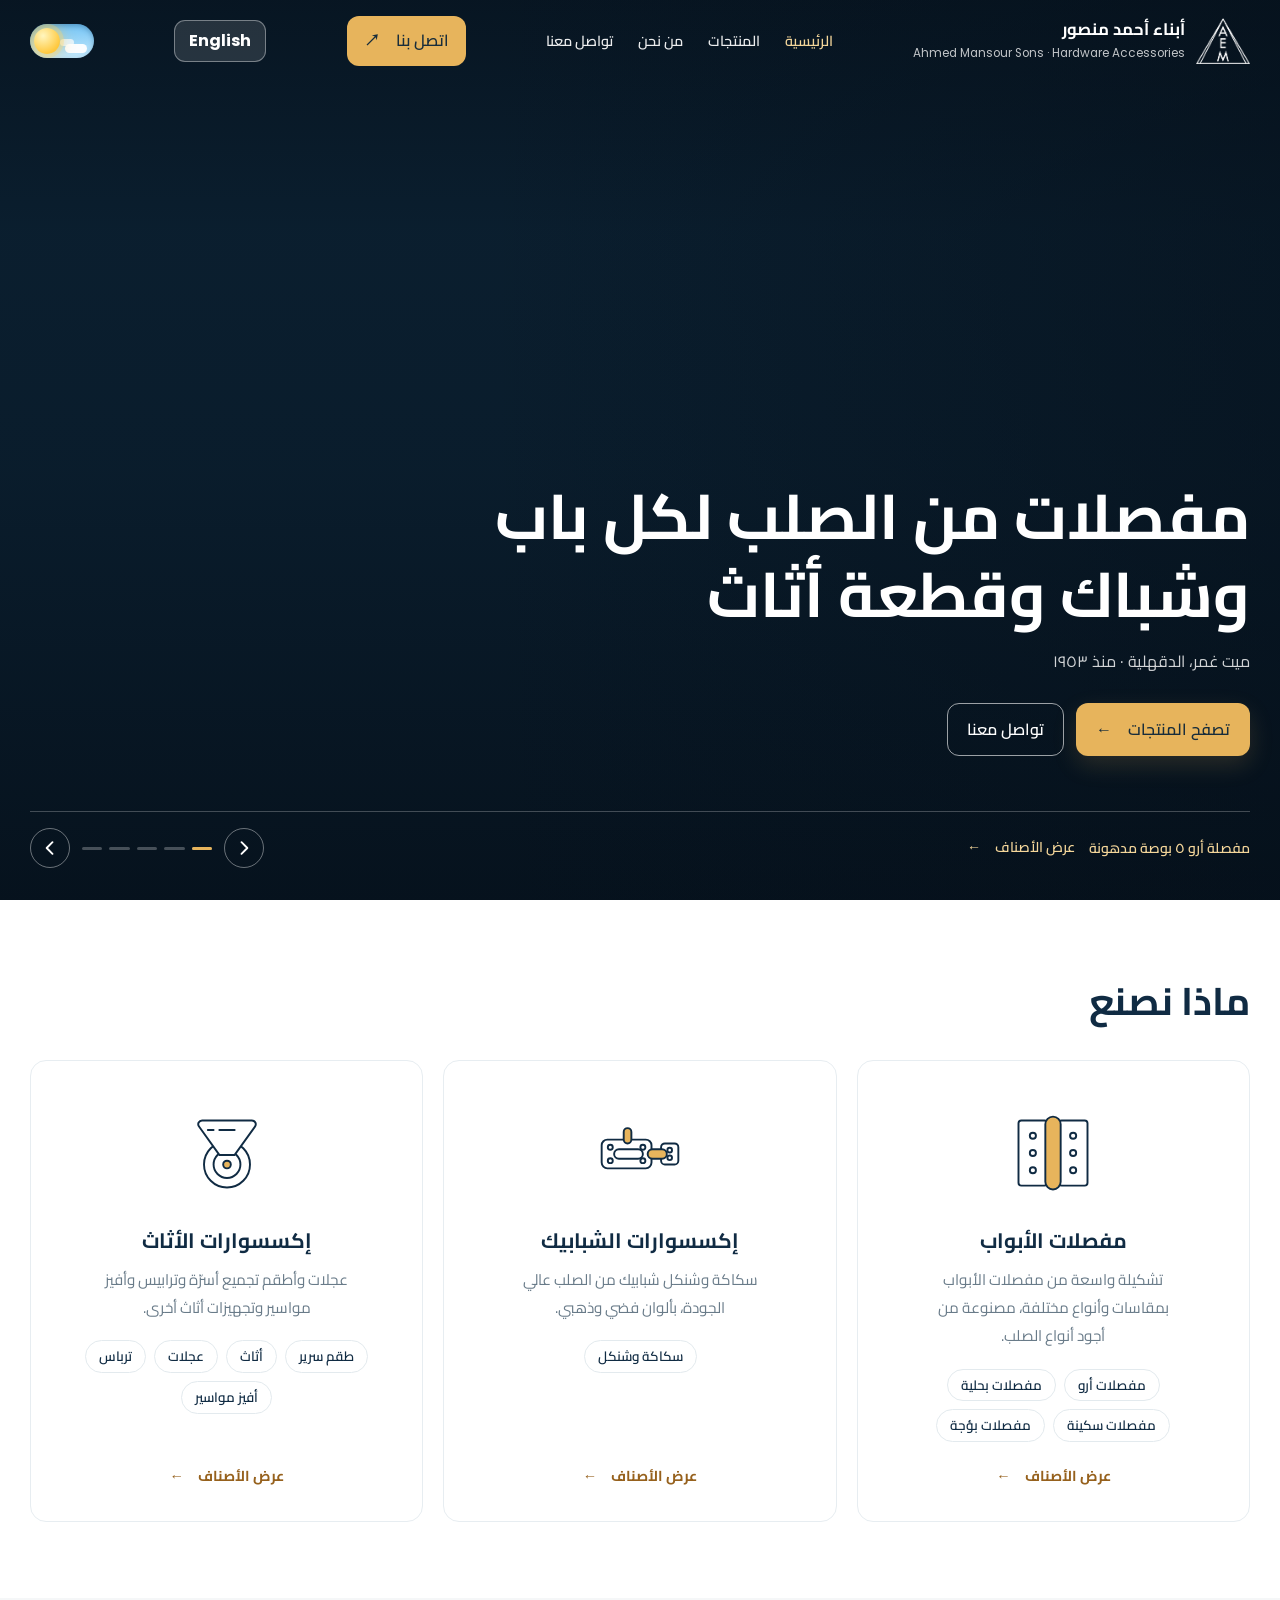
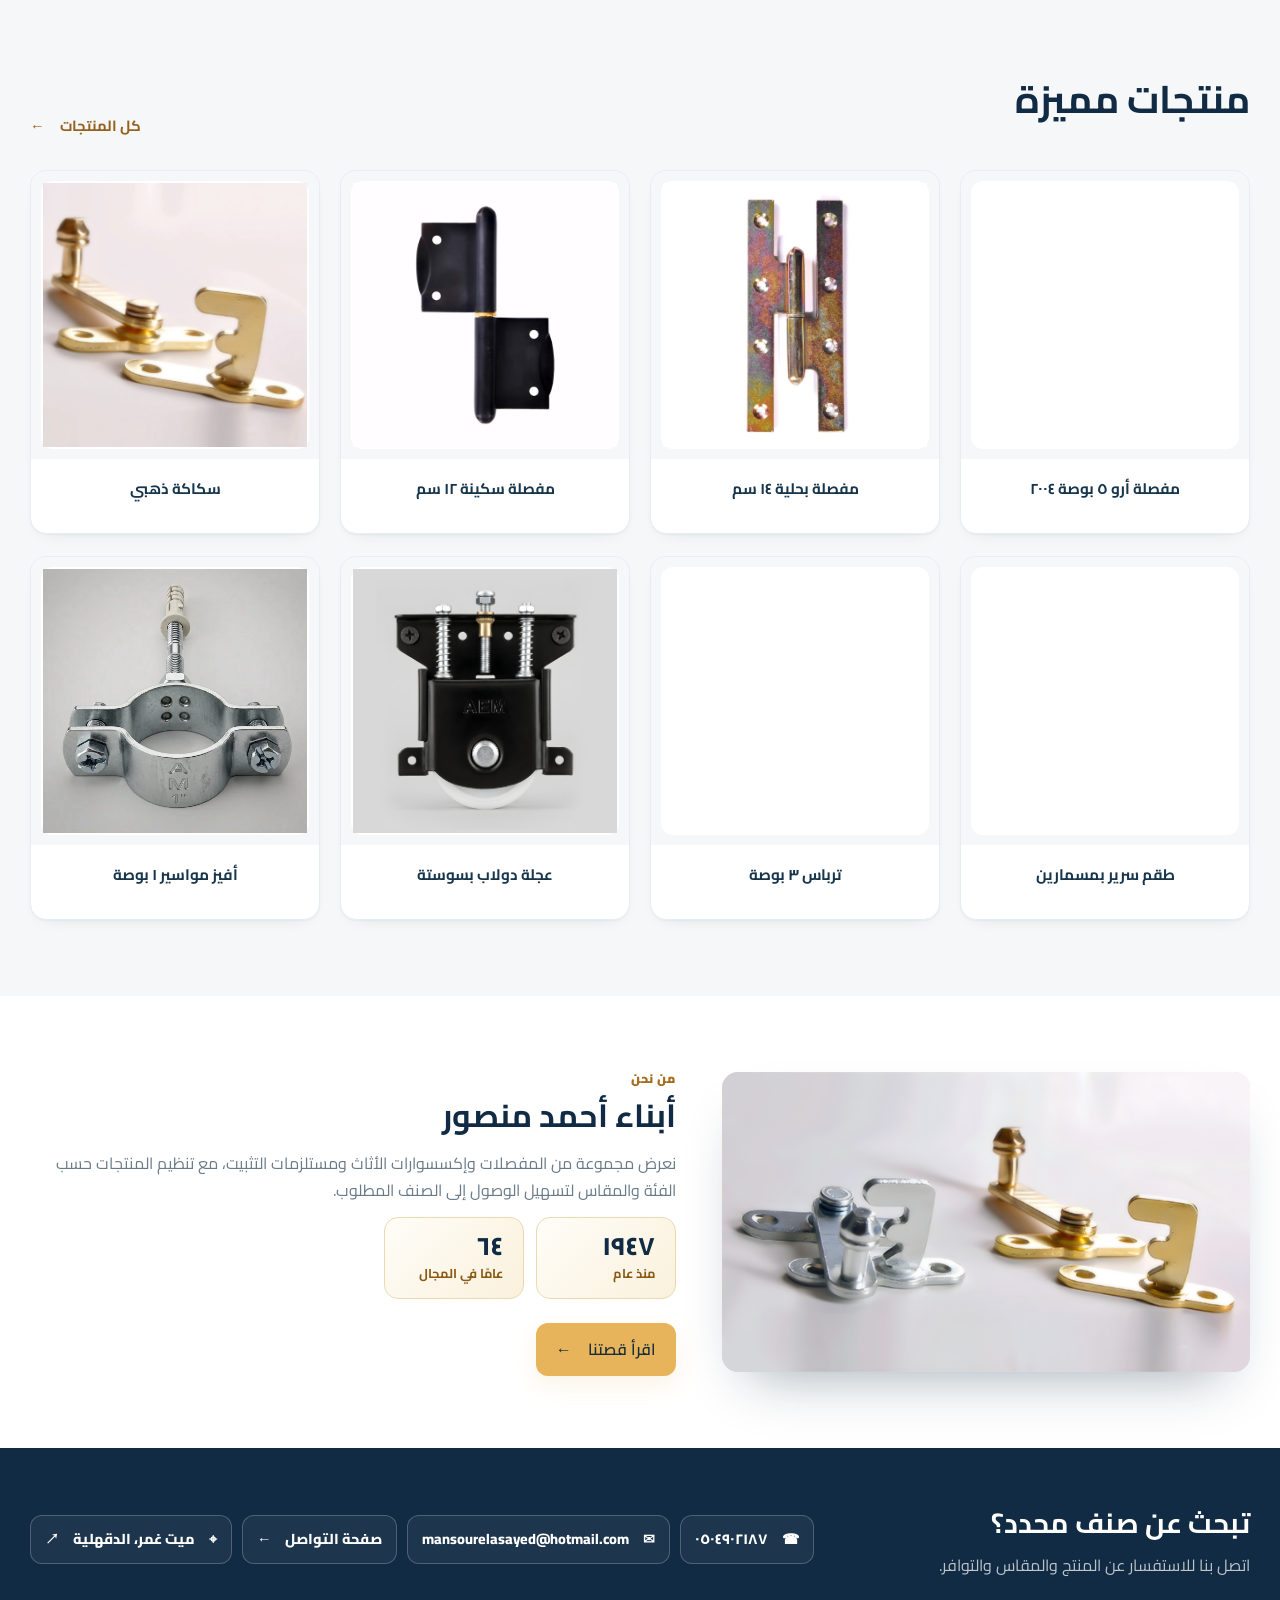
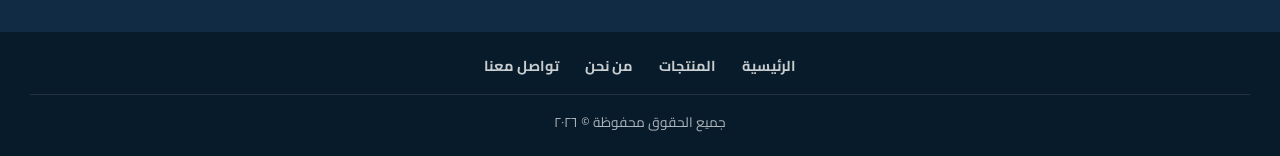
==== commit a86075a0: "Add files via upload" ====
--- a/index.html
+++ b/index.html
@@ -8,7 +8,7 @@
 <link rel="stylesheet" href="styles.css">
 <script>try{if(localStorage.getItem("amh-theme")==="dark"){document.documentElement.setAttribute("data-theme","dark");var m=document.querySelector('meta[name="theme-color"]');if(m)m.setAttribute("content","#0d1620")}}catch(e){}</script>
 </head>
-<body>
+<body class="has-hero">
 <header class="topbar"><div class="wrap nav">
  <a class="brand" href="index.html"><img src="favicon.png" alt="شعار أبناء أحمد منصور"><span><strong>أبناء أحمد منصور</strong><small>Ahmed Mansour Sons · Hardware Accessories</small></span></a>
  <nav class="navlinks"><a href="index.html" aria-current="page">الرئيسية</a><a href="products.html">المنتجات</a><a href="about.html">من نحن</a><a href="contact.html">تواصل معنا</a></nav>
@@ -16,26 +16,21 @@
  </div><div id="mobileNav" class="mnav" aria-hidden="true"><div class="mnav-in"><a href="index.html" aria-current="page">الرئيسية</a><a href="products.html">المنتجات</a><a href="about.html">من نحن</a><a href="contact.html">تواصل معنا</a><a class="mnav-call" href="tel:+20504902187">اتصل بنا　↗</a></div></div></header>
 <main>
 <h1 class="sr-only" id="pageTitle">أبناء أحمد منصور — مفصلات وإكسسوارات أثاث</h1>
-<section class="cr-hero" id="crHero" role="region" aria-roledescription="carousel" aria-label="منتجاتنا / Our products" style="--cr-bg:#102b43">
- <div class="cr-top"><div class="cr-head">
-  <div class="cr-h1"><span class="l-ar">مفصلات من الصلب لكل باب وشباك وقطعة أثاث</span><span class="l-en">Steel hinges for every door, window and piece of furniture</span></div>
- </div><div class="cr-tools">
-  <div class="cr-nav">
-   <button class="pc-arrow pc-prev" type="button" aria-label="Previous / السابق"><svg viewBox="0 0 24 24" aria-hidden="true"><path d="M15 5l-7 7 7 7"/></svg></button>
-   <div class="pc-segs" role="group" aria-label="Slides"><button class="pc-seg" type="button" aria-label="1 / 5"><i></i></button><button class="pc-seg" type="button" aria-label="2 / 5"><i></i></button><button class="pc-seg" type="button" aria-label="3 / 5"><i></i></button><button class="pc-seg" type="button" aria-label="4 / 5"><i></i></button><button class="pc-seg" type="button" aria-label="5 / 5"><i></i></button></div>
-   <button class="pc-arrow pc-next" type="button" aria-label="Next / التالي"><svg viewBox="0 0 24 24" aria-hidden="true"><path d="M15 5l-7 7 7 7"/></svg></button>
-  </div>
- </div></div>
- <div class="cr-stage"><div class="cr-track">
-   <article class="cr-card" role="group" aria-roledescription="slide" aria-label="1 / 5" data-key="arrow"><picture><source media="(max-width:700px)" srcset="landing-images/square/Arrow_5_Inch.webp" width="900" height="900"><img src="landing-images/Arrow_5_Inch.webp" alt="مفصلة أرو 5 بوصة مدهونة / 5-Inch Painted Arrow Hinge" width="1800" height="1004" decoding="async" draggable="false"></picture><div class="cr-shade"></div><span class="cr-chip" style="--chip:#c0522f"><span class="l-ar">مفصلات</span><span class="l-en">Hinges</span></span><div class="cr-body"><h3 class="cr-title"><span class="l-ar">مفصلة أرو 5 بوصة مدهونة</span><span class="l-en">5-Inch Painted Arrow Hinge</span></h3><p class="cr-desc"><span class="l-ar">تصميم عملي وتشطيب أنيق، مناسبة لمختلف استخدامات الأبواب والأثاث.</span><span class="l-en">Practical design with a neat finish, suitable for a variety of door and furniture applications.</span></p><a class="cr-more" href="products.html#arrow"><i class="cr-circ"><svg viewBox="0 0 24 24" aria-hidden="true"><path d="M7 17L17 7M9 7h8v8"/></svg></i><span><span class="l-ar">عرض الأصناف</span><span class="l-en">View items</span></span></a></div></article>
-   <article class="cr-card" role="group" aria-roledescription="slide" aria-label="2 / 5" data-key="wheels"><picture><source media="(max-width:700px)" srcset="landing-images/square/Wardrobe_Sliding_Wheel.webp" width="900" height="900"><img src="landing-images/Wardrobe_Sliding_Wheel.webp" alt="عجلة جرار دولاب سوداء / Black Sliding Wardrobe Wheel" width="1800" height="1004" decoding="async" draggable="false"></picture><div class="cr-shade"></div><span class="cr-chip" style="--chip:#d98a1f"><span class="l-ar">عجلات</span><span class="l-en">Casters</span></span><div class="cr-body"><h3 class="cr-title"><span class="l-ar">عجلة جرار دولاب سوداء</span><span class="l-en">Black Sliding Wardrobe Wheel</span></h3><p class="cr-desc"><span class="l-ar">تصميم عملي باللون الأسود، مناسبة للاستخدام في جرارات الدواليب.</span><span class="l-en">Practical design in black, suitable for sliding wardrobe doors.</span></p><a class="cr-more" href="products.html#wheels" tabindex="-1"><i class="cr-circ"><svg viewBox="0 0 24 24" aria-hidden="true"><path d="M7 17L17 7M9 7h8v8"/></svg></i><span><span class="l-ar">عرض الأصناف</span><span class="l-en">View items</span></span></a></div></article>
-   <article class="cr-card" role="group" aria-roledescription="slide" aria-label="3 / 5" data-key="clamp"><picture><source media="(max-width:700px)" srcset="landing-images/square/Pipe_Clamp.webp" width="900" height="900"><img src="landing-images/Pipe_Clamp.webp" alt="أفيز مواسير فضي / Silver Pipe Clamp" width="1800" height="1004" decoding="async" draggable="false"></picture><div class="cr-shade"></div><span class="cr-chip" style="--chip:#2f7da3"><span class="l-ar">أفيز</span><span class="l-en">Pipe clamps</span></span><div class="cr-body"><h3 class="cr-title"><span class="l-ar">أفيز مواسير فضي</span><span class="l-en">Silver Pipe Clamp</span></h3><p class="cr-desc"><span class="l-ar">تصميم عملي بتشطيب فضي، مناسب لتثبيت المواسير.</span><span class="l-en">Practical design with a silver finish, suitable for securing pipes.</span></p><a class="cr-more" href="products.html#clamp" tabindex="-1"><i class="cr-circ"><svg viewBox="0 0 24 24" aria-hidden="true"><path d="M7 17L17 7M9 7h8v8"/></svg></i><span><span class="l-ar">عرض الأصناف</span><span class="l-en">View items</span></span></a></div></article>
-   <article class="cr-card" role="group" aria-roledescription="slide" aria-label="4 / 5" data-key="wheels"><picture><source media="(max-width:700px)" srcset="landing-images/square/Caster_2_Inch.webp" width="900" height="900"><img src="landing-images/Caster_2_Inch.webp" alt="عجلة كاستر 3 بوصة / 3-Inch Caster Wheel" width="1800" height="1004" decoding="async" draggable="false"></picture><div class="cr-shade"></div><span class="cr-chip" style="--chip:#d98a1f"><span class="l-ar">عجلات</span><span class="l-en">Casters</span></span><div class="cr-body"><h3 class="cr-title"><span class="l-ar">عجلة كاستر 3 بوصة</span><span class="l-en">3-Inch Caster Wheel</span></h3><p class="cr-desc"><span class="l-ar">عجلة عملية بإطار معدني فضي وعجلة حمراء، مناسبة لمختلف استخدامات الأثاث والمعدات.</span><span class="l-en">A practical caster with a silver metal bracket and red wheel, suitable for various furniture and equipment applications.</span></p><a class="cr-more" href="products.html#wheels" tabindex="-1"><i class="cr-circ"><svg viewBox="0 0 24 24" aria-hidden="true"><path d="M7 17L17 7M9 7h8v8"/></svg></i><span><span class="l-ar">عرض الأصناف</span><span class="l-en">View items</span></span></a></div></article>
-   <article class="cr-card" role="group" aria-roledescription="slide" aria-label="5 / 5" data-key="bolt"><picture><source media="(max-width:700px)" srcset="landing-images/square/Door_Lock_Chain.webp" width="900" height="900"><img src="landing-images/Door_Lock_Chain.webp" alt="ترباس باب بسلسلة ذهبي / Gold Door Bolt with Chain" width="1800" height="1004" decoding="async" draggable="false"></picture><div class="cr-shade"></div><span class="cr-chip" style="--chip:#9a6a1c"><span class="l-ar">ترابيس</span><span class="l-en">Bolts</span></span><div class="cr-body"><h3 class="cr-title"><span class="l-ar">ترباس باب بسلسلة ذهبي</span><span class="l-en">Gold Door Bolt with Chain</span></h3><p class="cr-desc"><span class="l-ar">تصميم عملي بتشطيب ذهبي، مناسب لتأمين الأبواب.</span><span class="l-en">Practical design with a gold finish, suitable for securing doors.</span></p><a class="cr-more" href="products.html#bolt" tabindex="-1"><i class="cr-circ"><svg viewBox="0 0 24 24" aria-hidden="true"><path d="M7 17L17 7M9 7h8v8"/></svg></i><span><span class="l-ar">عرض الأصناف</span><span class="l-en">View items</span></span></a></div></article>
- </div></div>
- <div class="cr-ring" aria-hidden="true"><i></i></div>
+<section class="fb-hero" id="fbHero" role="region" aria-roledescription="carousel" aria-label="منتجاتنا / Our products">
+ <div class="fb-slides"><div class="fb-slide on"><picture><source media="(max-width:700px)" srcset="landing-images/square/Arrow_5_Inch.webp" width="900" height="900"><img src="landing-images/Arrow_5_Inch.webp" alt="مفصلة أرو 5 بوصة مدهونة / 5-Inch Painted Arrow Hinge" width="1800" height="1004" decoding="async"></picture></div><div class="fb-slide" aria-hidden="true"><picture><source media="(max-width:700px)" srcset="landing-images/square/Wardrobe_Sliding_Wheel.webp" width="900" height="900"><img src="landing-images/Wardrobe_Sliding_Wheel.webp" alt="عجلة جرار دولاب سوداء / Black Sliding Wardrobe Wheel" width="1800" height="1004" decoding="async" loading="lazy"></picture></div><div class="fb-slide" aria-hidden="true"><picture><source media="(max-width:700px)" srcset="landing-images/square/Pipe_Clamp.webp" width="900" height="900"><img src="landing-images/Pipe_Clamp.webp" alt="أفيز مواسير فضي / Silver Pipe Clamp" width="1800" height="1004" decoding="async" loading="lazy"></picture></div><div class="fb-slide" aria-hidden="true"><picture><source media="(max-width:700px)" srcset="landing-images/square/Caster_2_Inch.webp" width="900" height="900"><img src="landing-images/Caster_2_Inch.webp" alt="عجلة كاستر 3 بوصة / 3-Inch Caster Wheel" width="1800" height="1004" decoding="async" loading="lazy"></picture></div><div class="fb-slide" aria-hidden="true"><picture><source media="(max-width:700px)" srcset="landing-images/square/Door_Lock_Chain.webp" width="900" height="900"><img src="landing-images/Door_Lock_Chain.webp" alt="ترباس باب بسلسلة ذهبي / Gold Door Bolt with Chain" width="1800" height="1004" decoding="async" loading="lazy"></picture></div></div>
+ <div class="fb-shade"></div>
+ <div class="fb-content">
+  <div class="fb-h1"><span class="l-ar">مفصلات من الصلب لكل باب وشباك وقطعة أثاث</span><span class="l-en">Steel hinges for every door, window and piece of furniture</span></div>
+  <div class="fb-sub"><span class="l-ar">ميت غمر، الدقهلية · منذ 1953</span><span class="l-en">Mit Ghamr, Dakahlia · Since 1953</span></div>
+  <div class="fb-cta"><a class="btn btn-gold" href="products.html"><span class="l-ar">تصفح المنتجات　←</span><span class="l-en">Browse products　→</span></a><a class="btn btn-light" href="contact.html"><span class="l-ar">تواصل معنا</span><span class="l-en">Contact us</span></a></div>
+ </div>
+ <div class="fb-bar">
+  <div class="fb-caps"><a class="fb-cap on" href="products.html#arrow"><b><span class="l-ar">مفصلة أرو 5 بوصة مدهونة</span><span class="l-en">5-Inch Painted Arrow Hinge</span></b><span><span class="l-ar">عرض الأصناف　←</span><span class="l-en">View items　→</span></span></a><a class="fb-cap" href="products.html#wheels" tabindex="-1" aria-hidden="true"><b><span class="l-ar">عجلة جرار دولاب سوداء</span><span class="l-en">Black Sliding Wardrobe Wheel</span></b><span><span class="l-ar">عرض الأصناف　←</span><span class="l-en">View items　→</span></span></a><a class="fb-cap" href="products.html#clamp" tabindex="-1" aria-hidden="true"><b><span class="l-ar">أفيز مواسير فضي</span><span class="l-en">Silver Pipe Clamp</span></b><span><span class="l-ar">عرض الأصناف　←</span><span class="l-en">View items　→</span></span></a><a class="fb-cap" href="products.html#wheels" tabindex="-1" aria-hidden="true"><b><span class="l-ar">عجلة كاستر 3 بوصة</span><span class="l-en">3-Inch Caster Wheel</span></b><span><span class="l-ar">عرض الأصناف　←</span><span class="l-en">View items　→</span></span></a><a class="fb-cap" href="products.html#bolt" tabindex="-1" aria-hidden="true"><b><span class="l-ar">ترباس باب بسلسلة ذهبي</span><span class="l-en">Gold Door Bolt with Chain</span></b><span><span class="l-ar">عرض الأصناف　←</span><span class="l-en">View items　→</span></span></a></div>
+  <div class="fb-nav"><button class="pc-arrow pc-prev" type="button" aria-label="Previous / السابق"><svg viewBox="0 0 24 24" aria-hidden="true"><path d="M15 5l-7 7 7 7"/></svg></button><div class="pc-segs" role="group" aria-label="Slides"><button class="pc-seg" type="button" aria-label="1 / 5"><i></i></button><button class="pc-seg" type="button" aria-label="2 / 5"><i></i></button><button class="pc-seg" type="button" aria-label="3 / 5"><i></i></button><button class="pc-seg" type="button" aria-label="4 / 5"><i></i></button><button class="pc-seg" type="button" aria-label="5 / 5"><i></i></button></div><button class="pc-arrow pc-next" type="button" aria-label="Next / التالي"><svg viewBox="0 0 24 24" aria-hidden="true"><path d="M15 5l-7 7 7 7"/></svg></button></div>
+ </div>
 </section>
-<section class="pg" id="categories"><div class="wrap"><div class="pg-head"><h2 class="pg-title"><span class="l-ar">أقسام المنتجات</span><span class="l-en">Product ranges</span></h2></div><div class="ab-cats home-cats"><a class="ab-cat" href="products.html#arrow"><div class="ab-cat-img"><img src="product-images/arrow-02-arrow-5-inch-2004.webp" alt="المفصلات / Hinges" loading="lazy" decoding="async"></div><div class="ab-cat-body"><h3><span class="l-ar">المفصلات</span><span class="l-en">Hinges</span></h3><p><span class="l-ar">مفصلات أرو وبحلية وسكينة وبؤجة بمقاسات وأنواع مختلفة، من أجود أنواع الصلب.</span><span class="l-en">Arrow, H, knife and butt hinges in different sizes and types, made from quality steel.</span></p><span class="ab-more"><span class="l-ar">عرض الأصناف ←</span><span class="l-en">View items →</span></span></div></a><a class="ab-cat" href="products.html#window"><div class="ab-cat-img"><img src="product-images/window-02-window-latch-gold.webp" alt="السكاكة والشنكل / Window Latches & Hooks" loading="lazy" decoding="async"></div><div class="ab-cat-body"><h3><span class="l-ar">السكاكة والشنكل</span><span class="l-en">Window Latches & Hooks</span></h3><p><span class="l-ar">سكاكة وشنكل شبابيك من الصلب عالي الجودة، بألوان فضي وذهبي.</span><span class="l-en">Window latches and hooks in high-quality steel, in silver and gold.</span></p><span class="ab-more"><span class="l-ar">عرض الأصناف ←</span><span class="l-en">View items →</span></span></div></a><a class="ab-cat" href="products.html#furniture"><div class="ab-cat-img"><img src="product-images/bed-03-2-bolts-bed-kit.webp" alt="إكسسوارات الأثاث / Furniture Accessories" loading="lazy" decoding="async"></div><div class="ab-cat-body"><h3><span class="l-ar">إكسسوارات الأثاث</span><span class="l-en">Furniture Accessories</span></h3><p><span class="l-ar">أطقم تجميع أسرّة، مفصلة ثلاجة، عقب بركبة، علاقة مطبخ وزاوية ألوميتال.</span><span class="l-en">Bed assembly kits, fridge hinge, joint knee set, kitchen hanger and alumital corner brace.</span></p><span class="ab-more"><span class="l-ar">عرض الأصناف ←</span><span class="l-en">View items →</span></span></div></a><a class="ab-cat" href="products.html#bolt"><div class="ab-cat-img"><img src="product-images/bolt-03-barrel-bolt-3-inch.webp" alt="الترابيس / Barrel Bolts" loading="lazy" decoding="async"></div><div class="ab-cat-body"><h3><span class="l-ar">الترابيس</span><span class="l-en">Barrel Bolts</span></h3><p><span class="l-ar">ترابيس بمقاسات 2 و2.5 و3 بوصة، وترباس بسلسلة للأبواب.</span><span class="l-en">Barrel bolts in 2, 2.5 and 3 inch sizes, plus a chain bolt for doors.</span></p><span class="ab-more"><span class="l-ar">عرض الأصناف ←</span><span class="l-en">View items →</span></span></div></a><a class="ab-cat" href="products.html#wheels"><div class="ab-cat-img"><img src="product-images/wheels-04-swivel-caster-3-inch-red.webp" alt="العجلات / Casters" loading="lazy" decoding="async"></div><div class="ab-cat-body"><h3><span class="l-ar">العجلات</span><span class="l-en">Casters</span></h3><p><span class="l-ar">عجلات 2 و3 بوصة بفرامل أو بدون، وعجلة باب الدولاب.</span><span class="l-en">2 and 3 inch swivel casters with or without brake, and a wardrobe sliding wheel.</span></p><span class="ab-more"><span class="l-ar">عرض الأصناف ←</span><span class="l-en">View items →</span></span></div></a><a class="ab-cat" href="products.html#clamp"><div class="ab-cat-img"><img src="product-images/clamp-03-pipe-clamp-1-inch.webp" alt="أفيز المواسير / Pipe Clamps" loading="lazy" decoding="async"></div><div class="ab-cat-body"><h3><span class="l-ar">أفيز المواسير</span><span class="l-en">Pipe Clamps</span></h3><p><span class="l-ar">أفيز مواسير بمقاسات من نصف بوصة إلى 4 بوصة.</span><span class="l-en">Pipe clamps in sizes from half an inch to 4 inches.</span></p><span class="ab-more"><span class="l-ar">عرض الأصناف ←</span><span class="l-en">View items →</span></span></div></a></div></div></section>
+<section class="pg" id="pillars"><div class="wrap"><div class="pg-head"><h2 class="pg-title"><span class="l-ar">ماذا نصنع</span><span class="l-en">What we make</span></h2></div><div class="pil-grid"><article class="pil-card"><div class="pil-ic"><svg viewBox="0 0 96 96" aria-hidden="true"><rect x="12" y="14" width="30" height="68" rx="3"/><rect x="54" y="14" width="30" height="68" rx="3"/><rect class="g" x="40" y="10" width="16" height="76" rx="8"/><circle cx="27" cy="30" r="3.2"/><circle cx="27" cy="48" r="3.2"/><circle cx="27" cy="66" r="3.2"/><circle cx="69" cy="30" r="3.2"/><circle cx="69" cy="48" r="3.2"/><circle cx="69" cy="66" r="3.2"/></svg></div><h3><span class="l-ar">مفصلات الأبواب</span><span class="l-en">Door Hinges</span></h3><p><span class="l-ar">تشكيلة واسعة من مفصلات الأبواب بمقاسات وأنواع مختلفة، مصنوعة من أجود أنواع الصلب.</span><span class="l-en">A wide range of door hinges in different types and sizes, made from the best quality steel.</span></p><ul class="pil-links"><li><a href="products.html#arrow"><span class="l-ar">مفصلات أرو</span><span class="l-en">Arrow Hinges</span></a></li><li><a href="products.html#ornate"><span class="l-ar">مفصلات بحلية</span><span class="l-en">H Hinges</span></a></li><li><a href="products.html#knife"><span class="l-ar">مفصلات سكينة</span><span class="l-en">Knife Hinges</span></a></li><li><a href="products.html#butt"><span class="l-ar">مفصلات بؤجة</span><span class="l-en">Butt Hinges</span></a></li></ul><a class="pil-more" href="products.html#arrow"><span class="l-ar">عرض الأصناف　←</span><span class="l-en">View items　→</span></a></article><article class="pil-card"><div class="pil-ic"><svg viewBox="0 0 96 96" aria-hidden="true"><rect x="8" y="34" width="52" height="30" rx="6"/><rect x="70" y="38" width="18" height="22" rx="4"/><rect class="g" x="56" y="44" width="20" height="10" rx="5"/><rect x="21" y="44" width="30" height="10" rx="5"/><rect class="g" x="31" y="22" width="8" height="16" rx="4"/><circle cx="17" cy="42" r="2.6"/><circle cx="51" cy="42" r="2.6"/><circle cx="17" cy="56" r="2.6"/><circle cx="51" cy="56" r="2.6"/><circle cx="79" cy="45" r="2.4"/><circle cx="79" cy="53" r="2.4"/></svg></div><h3><span class="l-ar">إكسسوارات الشبابيك</span><span class="l-en">Window Accessories</span></h3><p><span class="l-ar">سكاكة وشنكل شبابيك من الصلب عالي الجودة، بألوان فضي وذهبي.</span><span class="l-en">Window latches and hooks made from high-quality steel, in silver and gold.</span></p><ul class="pil-links"><li><a href="products.html#window"><span class="l-ar">سكاكة وشنكل</span><span class="l-en">Window Latches & Hooks</span></a></li></ul><a class="pil-more" href="products.html#window"><span class="l-ar">عرض الأصناف　←</span><span class="l-en">View items　→</span></a></article><article class="pil-card"><div class="pil-ic"><svg viewBox="0 0 96 96" aria-hidden="true"><circle cx="48" cy="60" r="24"/><circle cx="48" cy="60" r="14"/><circle class="g" cx="48" cy="60" r="4"/><path class="p" d="M22 14h52a4 4 0 0 1 3.2 6.4L56 50H40L18.8 20.4A4 4 0 0 1 22 14z"/><path d="M28 24h6M40 24h16"/></svg></div><h3><span class="l-ar">إكسسوارات الأثاث</span><span class="l-en">Furniture Accessories</span></h3><p><span class="l-ar">عجلات وأطقم تجميع أسرّة وترابيس وأفيز مواسير وتجهيزات أثاث أخرى.</span><span class="l-en">Casters, bed assembly kits, bolts, pipe clamps and other furniture fittings.</span></p><ul class="pil-links"><li><a href="products.html#bed"><span class="l-ar">طقم سرير</span><span class="l-en">Bed Assembly Kits</span></a></li><li><a href="products.html#furniture"><span class="l-ar">أثاث</span><span class="l-en">Furniture Accessories</span></a></li><li><a href="products.html#wheels"><span class="l-ar">عجلات</span><span class="l-en">Casters</span></a></li><li><a href="products.html#bolt"><span class="l-ar">ترباس</span><span class="l-en">Barrel Bolts</span></a></li><li><a href="products.html#clamp"><span class="l-ar">أفيز مواسير</span><span class="l-en">Pipe Clamps</span></a></li></ul><a class="pil-more" href="products.html#bed"><span class="l-ar">عرض الأصناف　←</span><span class="l-en">View items　→</span></a></article></div></div></section>
+<section class="pg soft" id="featured"><div class="wrap"><div class="pg-head fp-head"><h2 class="pg-title"><span class="l-ar">منتجات مميزة</span><span class="l-en">Featured products</span></h2><a class="fp-all" href="products.html"><span class="l-ar">كل المنتجات　←</span><span class="l-en">All products　→</span></a></div><div class="fp-grid"><a class="fp-link" href="products.html#arrow"><figure class="product-card"><div class="product-image"><img src="product-images/arrow-02-arrow-5-inch-2004.webp" alt="مفصلة أرو 5 بوصة 2004 / Arrow 5 Inch 2004" loading="lazy" decoding="async"></div><figcaption class="product-info"><div class="product-name"><span class="l-ar">مفصلة أرو 5 بوصة 2004</span><span class="l-en">Arrow 5 Inch 2004</span></div></figcaption></figure></a><a class="fp-link" href="products.html#ornate"><figure class="product-card"><div class="product-image"><img src="product-images/ornate-02-hinge-14-cm.webp" alt="مفصلة بحلية 14 سم / Hinge 14 cm" loading="lazy" decoding="async"></div><figcaption class="product-info"><div class="product-name"><span class="l-ar">مفصلة بحلية 14 سم</span><span class="l-en">Hinge 14 cm</span></div></figcaption></figure></a><a class="fp-link" href="products.html#knife"><figure class="product-card"><div class="product-image"><img src="product-images/knife-03-knife-hinge-12-cm.webp" alt="مفصلة سكينة 12 سم / Knife Hinge 12 cm" loading="lazy" decoding="async"></div><figcaption class="product-info"><div class="product-name"><span class="l-ar">مفصلة سكينة 12 سم</span><span class="l-en">Knife Hinge 12 cm</span></div></figcaption></figure></a><a class="fp-link" href="products.html#window"><figure class="product-card"><div class="product-image"><img src="product-images/window-02-window-latch-gold.webp" alt="سكاكة ذهبي / Window Latch — Gold" loading="lazy" decoding="async"></div><figcaption class="product-info"><div class="product-name"><span class="l-ar">سكاكة ذهبي</span><span class="l-en">Window Latch — Gold</span></div></figcaption></figure></a><a class="fp-link" href="products.html#bed"><figure class="product-card"><div class="product-image"><img src="product-images/bed-03-2-bolts-bed-kit.webp" alt="طقم سرير بمسمارين / 2 Bolts Bed Kit" loading="lazy" decoding="async"></div><figcaption class="product-info"><div class="product-name"><span class="l-ar">طقم سرير بمسمارين</span><span class="l-en">2 Bolts Bed Kit</span></div></figcaption></figure></a><a class="fp-link" href="products.html#bolt"><figure class="product-card"><div class="product-image"><img src="product-images/bolt-03-barrel-bolt-3-inch.webp" alt="ترباس 3 بوصة / Barrel Bolt 3 Inch" loading="lazy" decoding="async"></div><figcaption class="product-info"><div class="product-name"><span class="l-ar">ترباس 3 بوصة</span><span class="l-en">Barrel Bolt 3 Inch</span></div></figcaption></figure></a><a class="fp-link" href="products.html#wheels"><figure class="product-card"><div class="product-image"><img src="product-images/wheels-01-wardrobe-sliding-wheel.webp" alt="عجلة دولاب بسوستة / Wardrobe Sliding Wheel" loading="lazy" decoding="async"></div><figcaption class="product-info"><div class="product-name"><span class="l-ar">عجلة دولاب بسوستة</span><span class="l-en">Wardrobe Sliding Wheel</span></div></figcaption></figure></a><a class="fp-link" href="products.html#clamp"><figure class="product-card"><div class="product-image"><img src="product-images/clamp-03-pipe-clamp-1-inch.webp" alt="أفيز مواسير 1 بوصة / Pipe Clamp 1 Inch" loading="lazy" decoding="async"></div><figcaption class="product-info"><div class="product-name"><span class="l-ar">أفيز مواسير 1 بوصة</span><span class="l-en">Pipe Clamp 1 Inch</span></div></figcaption></figure></a></div></div></section>
 <section class="section" id="about"><div class="wrap about-grid"><div class="about-visual"><img src="landing-images/About_Window_Latch.webp" alt="سكاكة شباك فضي وذهبي" width="637" height="362" loading="lazy" decoding="async"></div><div class="about-copy"><div class="section-kicker">من نحن</div><h2>أبناء أحمد منصور</h2><p>نعرض مجموعة من المفصلات وإكسسوارات الأثاث ومستلزمات التثبيت، مع تنظيم المنتجات حسب الفئة والمقاس لتسهيل الوصول إلى الصنف المطلوب.</p><ul class="about-facts"><li><strong data-count="1953" data-from="1900">1953</strong><span><b class="l-ar">منذ عام</b><b class="l-en">Since</b></span></li><li><strong data-years="1953">73</strong><span><b class="l-ar">عامًا في المجال</b><b class="l-en">Years in the field</b></span></li></ul><div class="about-actions"><a class="btn btn-gold" href="about.html">اقرأ قصتنا　←</a></div></div></div></section>
 <section class="contact-section" id="contact"><div class="wrap contact-grid"><div><h2>تبحث عن صنف محدد؟</h2><p>اتصل بنا للاستفسار عن المنتج والمقاس والتوافر.</p></div><div class="contact-details"><a class="contact-pill" href="tel:+20504902187">☎　0504902187</a><a class="contact-pill" href="mailto:mansourelasayed@hotmail.com">✉　mansourelasayed@hotmail.com</a><a class="contact-pill" href="contact.html">صفحة التواصل　←</a><a class="contact-pill" href="https://www.google.com/maps/place/Ahmed+Mansour+Sons+Factory+for+Hardware+-+%D9%85%D8%B5%D9%86%D8%B9+%D8%AD%D8%AF%D8%A7%D9%8A%D8%AF+%D8%A3%D8%A8%D9%86%D8%A7%D8%A1+%D8%A3%D8%AD%D9%85%D8%AF+%D8%A5%D8%A8%D8%B1%D8%A7%D9%87%D9%8A%D9%85+%D9%85%D9%86%D8%B5%D9%88%D8%B1/@30.7238846,31.2693549,17z/data=!4m6!3m5!1s0x14f7eb832723de7b:0xed900782350a30ad!8m2!3d30.7238846!4d31.2693549!16s%2Fg%2F11sz3r_7c7" target="_blank" rel="noopener">⌖　ميت غمر، الدقهلية　↗</a></div></div></section>
 </main>
--- a/styles.css
+++ b/styles.css
@@ -627,3 +627,95 @@
  .home-cats .ab-cat-img{aspect-ratio:1/1;padding:8px}
  .home-cats h3{font-size:.98rem}
 }
+
+/* =====================================================================
+   v12 — full-bleed hero with the navbar on top of the image, three icon
+   pillars, featured products
+   ===================================================================== */
+/* transparent header over the hero (home only); turns solid after scrolling or when the menu opens */
+body.has-hero .topbar{position:fixed;top:0;inset-inline:0;width:100%;transition:background-color .35s ease,box-shadow .35s ease,border-color .35s ease}
+body.has-hero .topbar:not(.scrolled):not(.menu-open){background:transparent;border-bottom-color:transparent;-webkit-backdrop-filter:none;backdrop-filter:none}
+body.has-hero .topbar:not(.scrolled):not(.menu-open) .brand strong{color:#fff}
+body.has-hero .topbar:not(.scrolled):not(.menu-open) .brand small{color:rgba(255,255,255,.75)}
+body.has-hero .topbar:not(.scrolled):not(.menu-open) .brand img{filter:brightness(0) invert(1)}
+body.has-hero .topbar:not(.scrolled):not(.menu-open) .navlinks{color:rgba(255,255,255,.92)}
+body.has-hero .topbar:not(.scrolled):not(.menu-open) .navlinks a:hover,
+body.has-hero .topbar:not(.scrolled):not(.menu-open) .navlinks a[aria-current="page"]{color:#f4d69a}
+body.has-hero .topbar:not(.scrolled):not(.menu-open) .nav-cta{background:var(--gold);color:#182d3b}
+body.has-hero .topbar:not(.scrolled):not(.menu-open) .lang-toggle,
+body.has-hero .topbar:not(.scrolled):not(.menu-open) .menu-btn{background:rgba(255,255,255,.12);border-color:rgba(255,255,255,.38);color:#fff}
+
+/* full-bleed hero */
+.fb-hero{position:relative;overflow:hidden;display:flex;align-items:flex-end;min-height:100vh;min-height:100svh;color:#fff;background:#0b2031}
+.fb-slides{position:absolute;inset:0}
+.fb-slide{position:absolute;inset:0;opacity:0;transition:opacity 1.3s ease}
+.fb-slide.on{opacity:1}
+.fb-slide picture{display:contents}
+.fb-slide img{width:100%;height:100%;object-fit:cover;transform:scale(1.07);transition:transform 8s ease-out}
+.fb-slide.on img{transform:scale(1)}
+.fb-shade{position:absolute;inset:0;pointer-events:none;background:linear-gradient(180deg,rgba(5,15,25,.62) 0%,rgba(5,15,25,.1) 26%,rgba(5,15,25,.2) 52%,rgba(5,15,25,.82) 100%)}
+.fb-shade:after{content:"";position:absolute;inset:0;background:linear-gradient(to left,rgba(5,15,25,.5),transparent 62%)}
+html[dir="ltr"] .fb-shade:after{background:linear-gradient(to right,rgba(5,15,25,.5),transparent 62%)}
+.fb-content{position:relative;z-index:3;width:min(1220px,calc(100% - 40px));margin:0 auto;padding:130px 0 clamp(120px,16vh,160px)}
+.fb-h1{max-width:15em;font-size:clamp(2.1rem,4.9vw,4.1rem);line-height:1.25;font-weight:700;letter-spacing:0}
+body.english .fb-h1{line-height:1.08;letter-spacing:-.025em}
+.fb-sub{margin-top:14px;color:rgba(255,255,255,.82);font-size:1rem}
+.fb-cta{display:flex;flex-wrap:wrap;gap:12px;margin-top:28px}
+.btn-light{background:transparent;border:1.5px solid rgba(255,255,255,.6);color:#fff}
+.btn-light:hover{background:rgba(255,255,255,.14);border-color:#fff}
+.fb-bar{position:absolute;z-index:4;inset-inline:0;bottom:clamp(18px,3.6vh,32px);width:min(1220px,calc(100% - 40px));margin-inline:auto;display:flex;align-items:center;justify-content:space-between;gap:16px;padding-top:16px;border-top:1px solid rgba(255,255,255,.24)}
+.fb-caps{display:grid;min-width:0}
+.fb-cap{grid-area:1/1;align-self:center;display:flex;align-items:center;gap:14px;flex-wrap:wrap;color:#fff;opacity:0;visibility:hidden;transform:translateY(8px);transition:opacity .6s ease,transform .6s ease,visibility .6s}
+.fb-cap.on{opacity:1;visibility:visible;transform:none}
+.fb-cap b{font-size:1rem;font-weight:700}
+.fb-cap span{color:#f4d69a;font-size:.88rem;font-weight:600}
+.fb-nav{display:flex;align-items:center;gap:12px;flex:none}
+.fb-nav .pc-arrow{width:40px;height:40px}
+.fb-nav .pc-segs{width:130px;flex:none}
+.fb-hero.is-paused .pc-seg.on i{animation-play-state:paused}
+.fb-hero.no-auto .pc-seg.on i{animation:none;width:100%}
+.fb-hero :focus-visible{outline:3px solid var(--gold);outline-offset:3px}
+@media(max-width:700px){
+ .fb-content{padding:104px 0 128px}
+ .fb-h1{font-size:2rem}
+ .fb-cap span{display:none}.fb-cap b{font-size:.92rem}
+ .fb-nav .pc-segs{width:78px}.fb-nav{gap:8px}
+}
+@media(prefers-reduced-motion:reduce){.fb-slide,.fb-slide img,.fb-cap{transition:none}.fb-slide img{transform:none}}
+
+/* three icon pillars */
+.pil-grid{display:grid;grid-template-columns:repeat(3,1fr);gap:20px}
+.pil-card{display:flex;flex-direction:column;align-items:center;text-align:center;padding:46px 30px 32px;background:#fff;border:1px solid #e7edf1;border-radius:var(--r,16px);
+ transition:border-color .3s ease,transform .45s cubic-bezier(.22,.8,.24,1)}
+.pil-card:hover{border-color:#e6c98f;transform:translateY(-4px)}
+.pil-ic{width:92px;height:92px;margin-bottom:24px;color:var(--navy)}
+.pil-ic svg{display:block;width:100%;height:100%;fill:none;stroke:currentColor;stroke-width:2;stroke-linecap:round;stroke-linejoin:round}
+.pil-ic .g{fill:var(--gold)}
+.pil-ic .p{fill:#fff}
+.pil-card h3{margin:0 0 8px;color:var(--navy);font-size:1.3rem;font-weight:700}
+.pil-card p{margin:0 0 18px;max-width:28ch;color:var(--muted);font-size:.95rem;line-height:1.85}
+.pil-links{list-style:none;margin:0 0 22px;padding:0;display:flex;flex-wrap:wrap;justify-content:center;gap:8px}
+.pil-links a{display:block;padding:4px 13px;border:1px solid #e3eaee;border-radius:999px;color:var(--navy);font-size:.84rem;font-weight:600;transition:border-color .25s ease,background .25s ease}
+.pil-links a:hover{border-color:var(--gold);background:#fffaf0}
+.pil-more{margin-top:auto;color:#96611d;font-size:.9rem;font-weight:700}
+.pil-more:hover{color:var(--navy)}
+
+/* featured products */
+.fp-head{display:flex;align-items:flex-end;justify-content:space-between;gap:16px;flex-wrap:wrap}
+.fp-all{color:#96611d;font-weight:700;font-size:.92rem}.fp-all:hover{color:var(--navy)}
+.fp-grid{display:grid;grid-template-columns:repeat(4,1fr);gap:22px 20px}
+.fp-link{display:block;color:inherit}
+.fp-link .product-card{height:100%;margin:0}
+
+@media(max-width:900px){.pil-grid{grid-template-columns:1fr;gap:16px}.pil-card{padding:34px 24px 26px}.fp-grid{grid-template-columns:repeat(2,1fr);gap:16px 14px}}
+
+/* dark theme */
+html[data-theme="dark"] .pil-card{background:#131f2b;border-color:#233648}
+html[data-theme="dark"] .pil-card:hover{border-color:rgba(231,180,92,.45)}
+html[data-theme="dark"] .pil-ic{color:#e8eef4}
+html[data-theme="dark"] .pil-ic .p{fill:#131f2b}
+html[data-theme="dark"] .pil-card h3{color:#eef3f8}
+html[data-theme="dark"] .pil-card p{color:#98a9b8}
+html[data-theme="dark"] .pil-links a{color:#e8eef4;border-color:#2a3d4f}
+html[data-theme="dark"] .pil-links a:hover{background:rgba(231,180,92,.1)}
+html[data-theme="dark"] .pil-more,html[data-theme="dark"] .fp-all{color:var(--gold)}
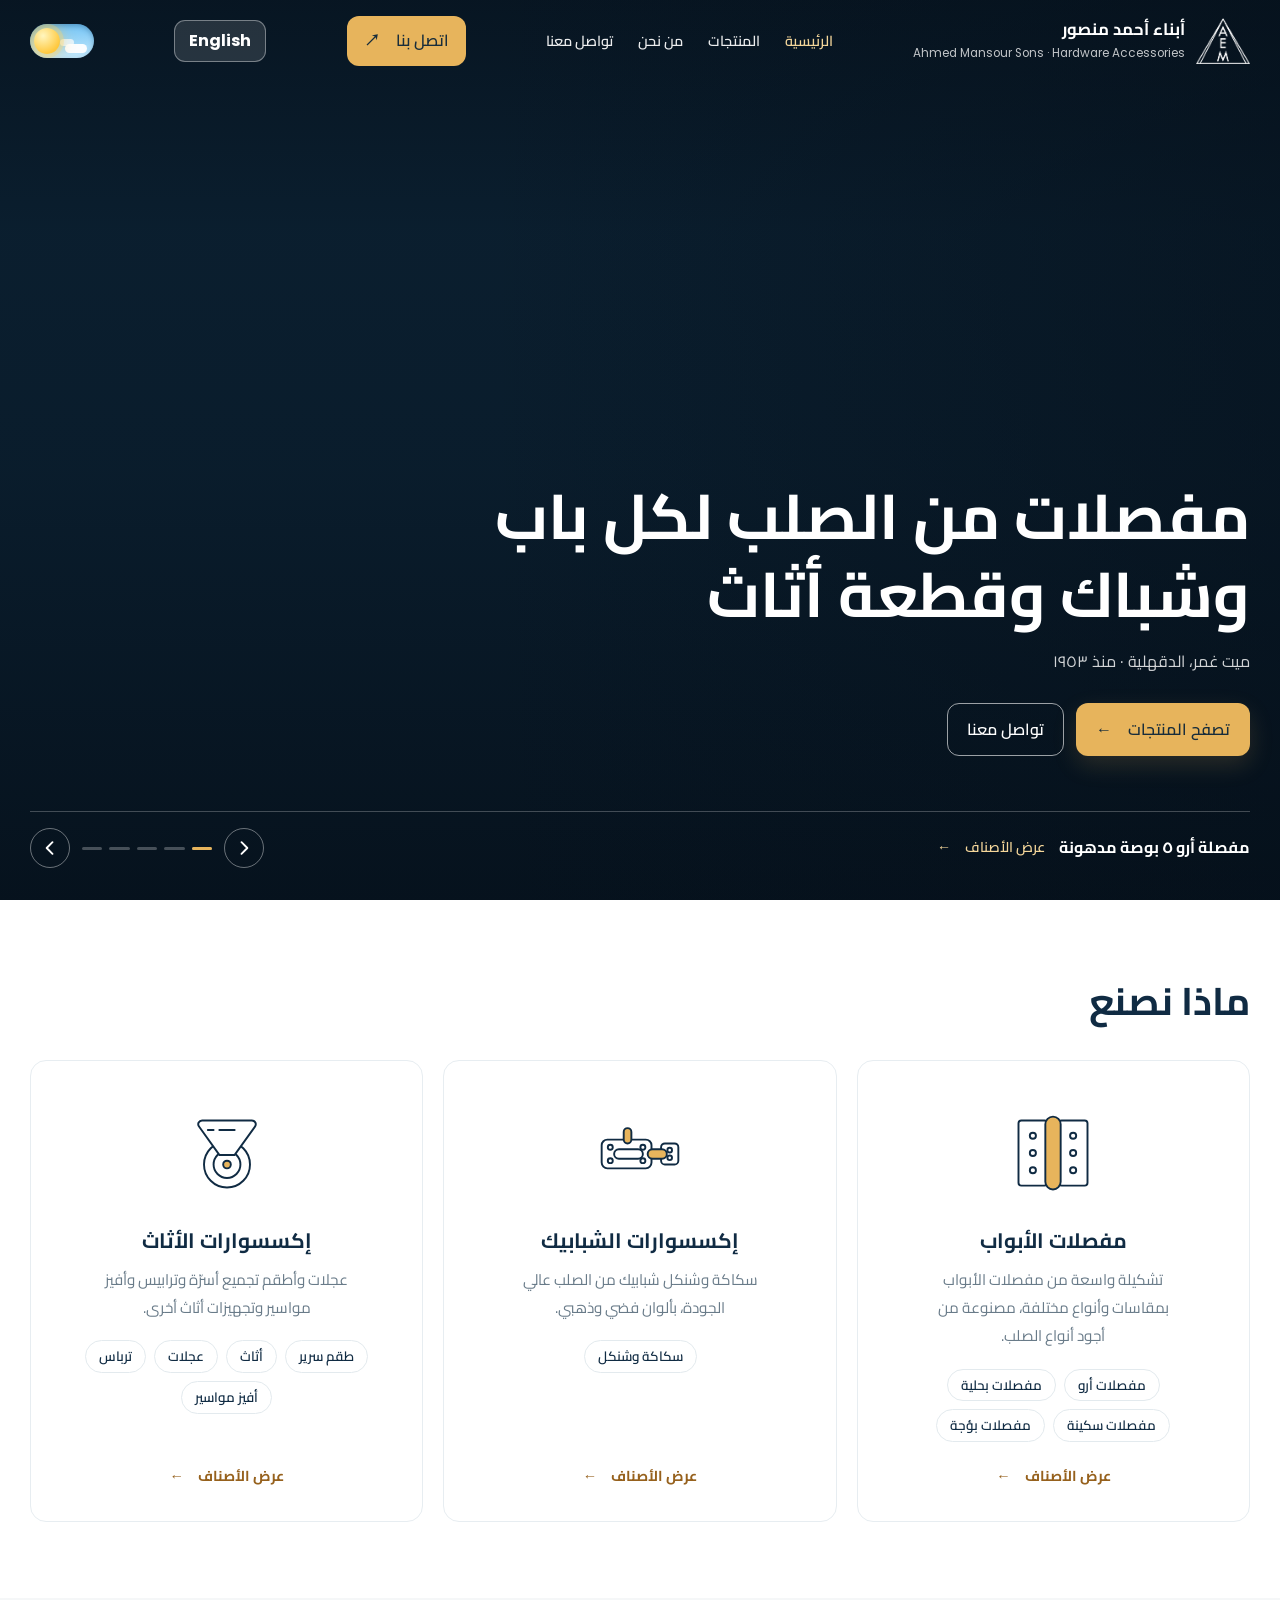
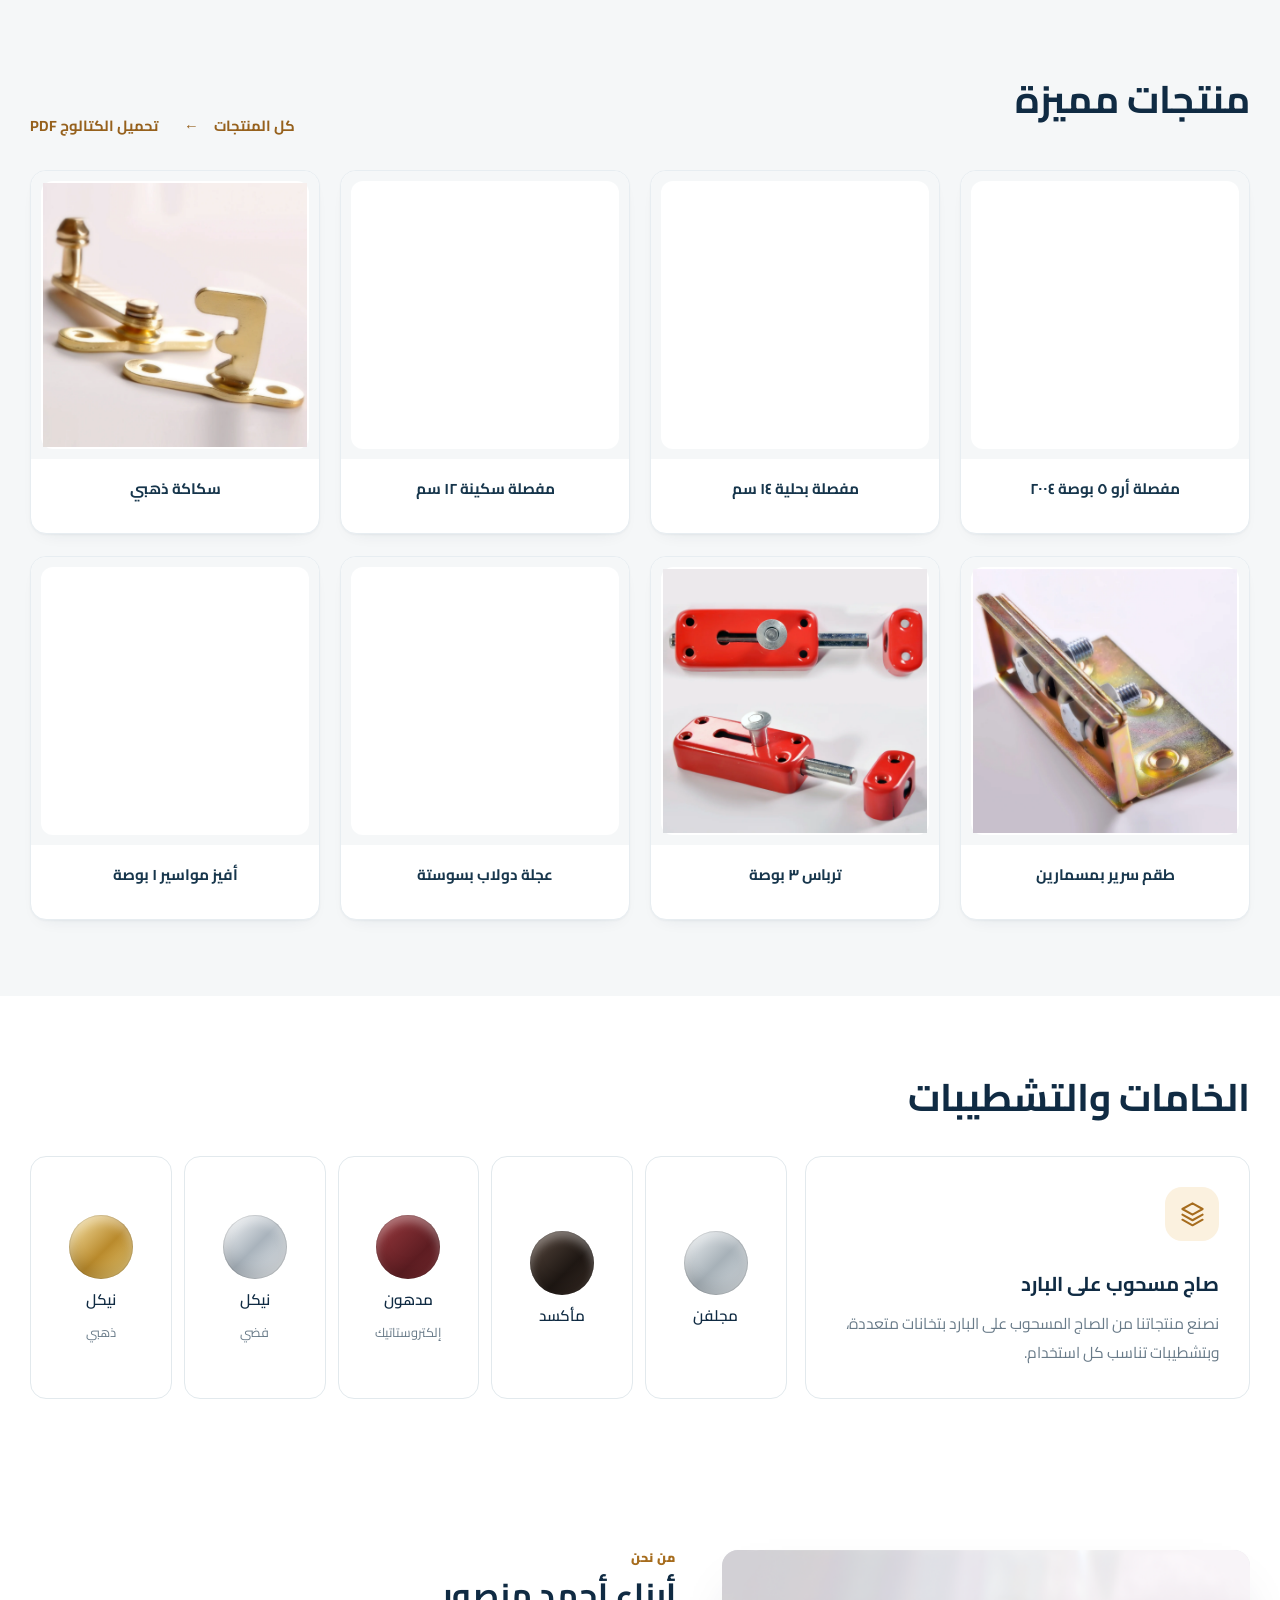
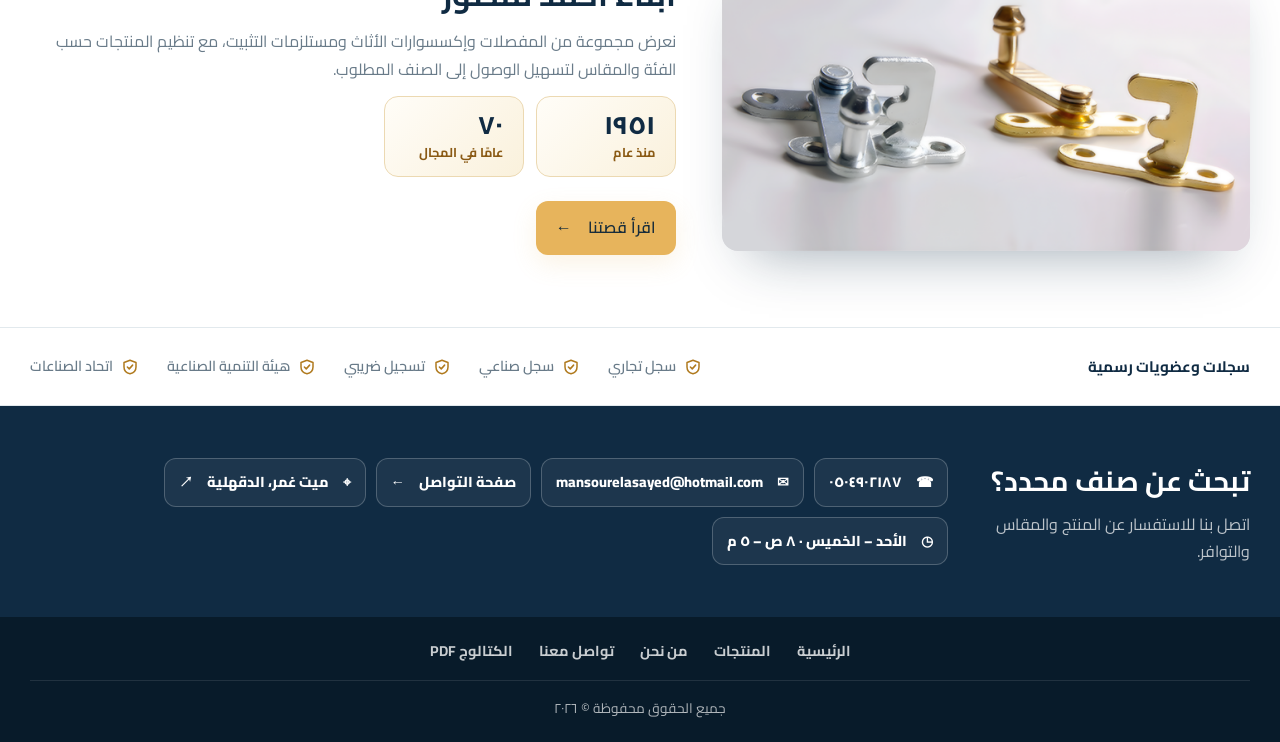
==== commit dfcd74bb: "Add files via upload" ====
--- a/index.html
+++ b/index.html
@@ -30,11 +30,13 @@
  </div>
 </section>
 <section class="pg" id="pillars"><div class="wrap"><div class="pg-head"><h2 class="pg-title"><span class="l-ar">ماذا نصنع</span><span class="l-en">What we make</span></h2></div><div class="pil-grid"><article class="pil-card"><div class="pil-ic"><svg viewBox="0 0 96 96" aria-hidden="true"><rect x="12" y="14" width="30" height="68" rx="3"/><rect x="54" y="14" width="30" height="68" rx="3"/><rect class="g" x="40" y="10" width="16" height="76" rx="8"/><circle cx="27" cy="30" r="3.2"/><circle cx="27" cy="48" r="3.2"/><circle cx="27" cy="66" r="3.2"/><circle cx="69" cy="30" r="3.2"/><circle cx="69" cy="48" r="3.2"/><circle cx="69" cy="66" r="3.2"/></svg></div><h3><span class="l-ar">مفصلات الأبواب</span><span class="l-en">Door Hinges</span></h3><p><span class="l-ar">تشكيلة واسعة من مفصلات الأبواب بمقاسات وأنواع مختلفة، مصنوعة من أجود أنواع الصلب.</span><span class="l-en">A wide range of door hinges in different types and sizes, made from the best quality steel.</span></p><ul class="pil-links"><li><a href="products.html#arrow"><span class="l-ar">مفصلات أرو</span><span class="l-en">Arrow Hinges</span></a></li><li><a href="products.html#ornate"><span class="l-ar">مفصلات بحلية</span><span class="l-en">H Hinges</span></a></li><li><a href="products.html#knife"><span class="l-ar">مفصلات سكينة</span><span class="l-en">Knife Hinges</span></a></li><li><a href="products.html#butt"><span class="l-ar">مفصلات بؤجة</span><span class="l-en">Butt Hinges</span></a></li></ul><a class="pil-more" href="products.html#arrow"><span class="l-ar">عرض الأصناف　←</span><span class="l-en">View items　→</span></a></article><article class="pil-card"><div class="pil-ic"><svg viewBox="0 0 96 96" aria-hidden="true"><rect x="8" y="34" width="52" height="30" rx="6"/><rect x="70" y="38" width="18" height="22" rx="4"/><rect class="g" x="56" y="44" width="20" height="10" rx="5"/><rect x="21" y="44" width="30" height="10" rx="5"/><rect class="g" x="31" y="22" width="8" height="16" rx="4"/><circle cx="17" cy="42" r="2.6"/><circle cx="51" cy="42" r="2.6"/><circle cx="17" cy="56" r="2.6"/><circle cx="51" cy="56" r="2.6"/><circle cx="79" cy="45" r="2.4"/><circle cx="79" cy="53" r="2.4"/></svg></div><h3><span class="l-ar">إكسسوارات الشبابيك</span><span class="l-en">Window Accessories</span></h3><p><span class="l-ar">سكاكة وشنكل شبابيك من الصلب عالي الجودة، بألوان فضي وذهبي.</span><span class="l-en">Window latches and hooks made from high-quality steel, in silver and gold.</span></p><ul class="pil-links"><li><a href="products.html#window"><span class="l-ar">سكاكة وشنكل</span><span class="l-en">Window Latches & Hooks</span></a></li></ul><a class="pil-more" href="products.html#window"><span class="l-ar">عرض الأصناف　←</span><span class="l-en">View items　→</span></a></article><article class="pil-card"><div class="pil-ic"><svg viewBox="0 0 96 96" aria-hidden="true"><circle cx="48" cy="60" r="24"/><circle cx="48" cy="60" r="14"/><circle class="g" cx="48" cy="60" r="4"/><path class="p" d="M22 14h52a4 4 0 0 1 3.2 6.4L56 50H40L18.8 20.4A4 4 0 0 1 22 14z"/><path d="M28 24h6M40 24h16"/></svg></div><h3><span class="l-ar">إكسسوارات الأثاث</span><span class="l-en">Furniture Accessories</span></h3><p><span class="l-ar">عجلات وأطقم تجميع أسرّة وترابيس وأفيز مواسير وتجهيزات أثاث أخرى.</span><span class="l-en">Casters, bed assembly kits, bolts, pipe clamps and other furniture fittings.</span></p><ul class="pil-links"><li><a href="products.html#bed"><span class="l-ar">طقم سرير</span><span class="l-en">Bed Assembly Kits</span></a></li><li><a href="products.html#furniture"><span class="l-ar">أثاث</span><span class="l-en">Furniture Accessories</span></a></li><li><a href="products.html#wheels"><span class="l-ar">عجلات</span><span class="l-en">Casters</span></a></li><li><a href="products.html#bolt"><span class="l-ar">ترباس</span><span class="l-en">Barrel Bolts</span></a></li><li><a href="products.html#clamp"><span class="l-ar">أفيز مواسير</span><span class="l-en">Pipe Clamps</span></a></li></ul><a class="pil-more" href="products.html#bed"><span class="l-ar">عرض الأصناف　←</span><span class="l-en">View items　→</span></a></article></div></div></section>
-<section class="pg soft" id="featured"><div class="wrap"><div class="pg-head fp-head"><h2 class="pg-title"><span class="l-ar">منتجات مميزة</span><span class="l-en">Featured products</span></h2><a class="fp-all" href="products.html"><span class="l-ar">كل المنتجات　←</span><span class="l-en">All products　→</span></a></div><div class="fp-grid"><a class="fp-link" href="products.html#arrow"><figure class="product-card"><div class="product-image"><img src="product-images/arrow-02-arrow-5-inch-2004.webp" alt="مفصلة أرو 5 بوصة 2004 / Arrow 5 Inch 2004" loading="lazy" decoding="async"></div><figcaption class="product-info"><div class="product-name"><span class="l-ar">مفصلة أرو 5 بوصة 2004</span><span class="l-en">Arrow 5 Inch 2004</span></div></figcaption></figure></a><a class="fp-link" href="products.html#ornate"><figure class="product-card"><div class="product-image"><img src="product-images/ornate-02-hinge-14-cm.webp" alt="مفصلة بحلية 14 سم / Hinge 14 cm" loading="lazy" decoding="async"></div><figcaption class="product-info"><div class="product-name"><span class="l-ar">مفصلة بحلية 14 سم</span><span class="l-en">Hinge 14 cm</span></div></figcaption></figure></a><a class="fp-link" href="products.html#knife"><figure class="product-card"><div class="product-image"><img src="product-images/knife-03-knife-hinge-12-cm.webp" alt="مفصلة سكينة 12 سم / Knife Hinge 12 cm" loading="lazy" decoding="async"></div><figcaption class="product-info"><div class="product-name"><span class="l-ar">مفصلة سكينة 12 سم</span><span class="l-en">Knife Hinge 12 cm</span></div></figcaption></figure></a><a class="fp-link" href="products.html#window"><figure class="product-card"><div class="product-image"><img src="product-images/window-02-window-latch-gold.webp" alt="سكاكة ذهبي / Window Latch — Gold" loading="lazy" decoding="async"></div><figcaption class="product-info"><div class="product-name"><span class="l-ar">سكاكة ذهبي</span><span class="l-en">Window Latch — Gold</span></div></figcaption></figure></a><a class="fp-link" href="products.html#bed"><figure class="product-card"><div class="product-image"><img src="product-images/bed-03-2-bolts-bed-kit.webp" alt="طقم سرير بمسمارين / 2 Bolts Bed Kit" loading="lazy" decoding="async"></div><figcaption class="product-info"><div class="product-name"><span class="l-ar">طقم سرير بمسمارين</span><span class="l-en">2 Bolts Bed Kit</span></div></figcaption></figure></a><a class="fp-link" href="products.html#bolt"><figure class="product-card"><div class="product-image"><img src="product-images/bolt-03-barrel-bolt-3-inch.webp" alt="ترباس 3 بوصة / Barrel Bolt 3 Inch" loading="lazy" decoding="async"></div><figcaption class="product-info"><div class="product-name"><span class="l-ar">ترباس 3 بوصة</span><span class="l-en">Barrel Bolt 3 Inch</span></div></figcaption></figure></a><a class="fp-link" href="products.html#wheels"><figure class="product-card"><div class="product-image"><img src="product-images/wheels-01-wardrobe-sliding-wheel.webp" alt="عجلة دولاب بسوستة / Wardrobe Sliding Wheel" loading="lazy" decoding="async"></div><figcaption class="product-info"><div class="product-name"><span class="l-ar">عجلة دولاب بسوستة</span><span class="l-en">Wardrobe Sliding Wheel</span></div></figcaption></figure></a><a class="fp-link" href="products.html#clamp"><figure class="product-card"><div class="product-image"><img src="product-images/clamp-03-pipe-clamp-1-inch.webp" alt="أفيز مواسير 1 بوصة / Pipe Clamp 1 Inch" loading="lazy" decoding="async"></div><figcaption class="product-info"><div class="product-name"><span class="l-ar">أفيز مواسير 1 بوصة</span><span class="l-en">Pipe Clamp 1 Inch</span></div></figcaption></figure></a></div></div></section>
+<section class="pg soft" id="featured"><div class="wrap"><div class="pg-head fp-head"><h2 class="pg-title"><span class="l-ar">منتجات مميزة</span><span class="l-en">Featured products</span></h2><div class="fp-links"><a class="fp-all" href="products.html"><span class="l-ar">كل المنتجات　←</span><span class="l-en">All products　→</span></a><a class="fp-all" href="catalog.pdf" download><span class="l-ar">تحميل الكتالوج PDF</span><span class="l-en">Download catalog (PDF)</span></a></div></div><div class="fp-grid"><a class="fp-link" href="products.html#arrow"><figure class="product-card"><div class="product-image"><img src="product-images/arrow-02-arrow-5-inch-2004.webp" alt="مفصلة أرو 5 بوصة 2004 / Arrow 5 Inch 2004" loading="lazy" decoding="async"></div><figcaption class="product-info"><div class="product-name"><span class="l-ar">مفصلة أرو 5 بوصة 2004</span><span class="l-en">Arrow 5 Inch 2004</span></div></figcaption></figure></a><a class="fp-link" href="products.html#ornate"><figure class="product-card"><div class="product-image"><img src="product-images/ornate-02-hinge-14-cm.webp" alt="مفصلة بحلية 14 سم / Hinge 14 cm" loading="lazy" decoding="async"></div><figcaption class="product-info"><div class="product-name"><span class="l-ar">مفصلة بحلية 14 سم</span><span class="l-en">Hinge 14 cm</span></div></figcaption></figure></a><a class="fp-link" href="products.html#knife"><figure class="product-card"><div class="product-image"><img src="product-images/knife-03-knife-hinge-12-cm.webp" alt="مفصلة سكينة 12 سم / Knife Hinge 12 cm" loading="lazy" decoding="async"></div><figcaption class="product-info"><div class="product-name"><span class="l-ar">مفصلة سكينة 12 سم</span><span class="l-en">Knife Hinge 12 cm</span></div></figcaption></figure></a><a class="fp-link" href="products.html#window"><figure class="product-card"><div class="product-image"><img src="product-images/window-02-window-latch-gold.webp" alt="سكاكة ذهبي / Window Latch — Gold" loading="lazy" decoding="async"></div><figcaption class="product-info"><div class="product-name"><span class="l-ar">سكاكة ذهبي</span><span class="l-en">Window Latch — Gold</span></div></figcaption></figure></a><a class="fp-link" href="products.html#bed"><figure class="product-card"><div class="product-image"><img src="product-images/bed-03-2-bolts-bed-kit.webp" alt="طقم سرير بمسمارين / 2 Bolts Bed Kit" loading="lazy" decoding="async"></div><figcaption class="product-info"><div class="product-name"><span class="l-ar">طقم سرير بمسمارين</span><span class="l-en">2 Bolts Bed Kit</span></div></figcaption></figure></a><a class="fp-link" href="products.html#bolt"><figure class="product-card"><div class="product-image"><img src="product-images/bolt-03-barrel-bolt-3-inch.webp" alt="ترباس 3 بوصة / Barrel Bolt 3 Inch" loading="lazy" decoding="async"></div><figcaption class="product-info"><div class="product-name"><span class="l-ar">ترباس 3 بوصة</span><span class="l-en">Barrel Bolt 3 Inch</span></div></figcaption></figure></a><a class="fp-link" href="products.html#wheels"><figure class="product-card"><div class="product-image"><img src="product-images/wheels-01-wardrobe-sliding-wheel.webp" alt="عجلة دولاب بسوستة / Wardrobe Sliding Wheel" loading="lazy" decoding="async"></div><figcaption class="product-info"><div class="product-name"><span class="l-ar">عجلة دولاب بسوستة</span><span class="l-en">Wardrobe Sliding Wheel</span></div></figcaption></figure></a><a class="fp-link" href="products.html#clamp"><figure class="product-card"><div class="product-image"><img src="product-images/clamp-03-pipe-clamp-1-inch.webp" alt="أفيز مواسير 1 بوصة / Pipe Clamp 1 Inch" loading="lazy" decoding="async"></div><figcaption class="product-info"><div class="product-name"><span class="l-ar">أفيز مواسير 1 بوصة</span><span class="l-en">Pipe Clamp 1 Inch</span></div></figcaption></figure></a></div></div></section>
+<section class="pg" id="materials"><div class="wrap"><div class="pg-head"><h2 class="pg-title"><span class="l-ar">الخامات والتشطيبات</span><span class="l-en">Materials & finishes</span></h2></div><div class="mt-grid"><div class="mt-main"><div class="ct-ic"><svg viewBox="0 0 24 24" aria-hidden="true"><path d="M12 3l9 5-9 5-9-5z"/><path d="M3 13l9 5 9-5"/><path d="M3 17.5l9 5 9-5"/></svg></div><h3><span class="l-ar">صاج مسحوب على البارد</span><span class="l-en">Cold-rolled steel sheet</span></h3><p><span class="l-ar">نصنع منتجاتنا من الصاج المسحوب على البارد بتخانات متعددة، وبتشطيبات تناسب كل استخدام.</span><span class="l-en">Our products are made from cold-rolled steel sheet in multiple thicknesses, with finishes to suit every use.</span></p></div><ul class="mt-finishes"><li><i class="sw sw-galv"></i><b><span class="l-ar">مجلفن</span><span class="l-en">Galvanized</span></b></li><li><i class="sw sw-oxid"></i><b><span class="l-ar">مأكسد</span><span class="l-en">Oxidized</span></b></li><li><i class="sw sw-paint"></i><b><span class="l-ar">مدهون</span><span class="l-en">Painted</span></b><small><span class="l-ar">إلكتروستاتيك</span><span class="l-en">Electrostatic</span></small></li><li><i class="sw sw-silver"></i><b><span class="l-ar">نيكل</span><span class="l-en">Nickel</span></b><small><span class="l-ar">فضي</span><span class="l-en">Silver</span></small></li><li><i class="sw sw-gold"></i><b><span class="l-ar">نيكل</span><span class="l-en">Nickel</span></b><small><span class="l-ar">ذهبي</span><span class="l-en">Gold</span></small></li></ul></div></div></section>
 <section class="section" id="about"><div class="wrap about-grid"><div class="about-visual"><img src="landing-images/About_Window_Latch.webp" alt="سكاكة شباك فضي وذهبي" width="637" height="362" loading="lazy" decoding="async"></div><div class="about-copy"><div class="section-kicker">من نحن</div><h2>أبناء أحمد منصور</h2><p>نعرض مجموعة من المفصلات وإكسسوارات الأثاث ومستلزمات التثبيت، مع تنظيم المنتجات حسب الفئة والمقاس لتسهيل الوصول إلى الصنف المطلوب.</p><ul class="about-facts"><li><strong data-count="1953" data-from="1900">1953</strong><span><b class="l-ar">منذ عام</b><b class="l-en">Since</b></span></li><li><strong data-years="1953">73</strong><span><b class="l-ar">عامًا في المجال</b><b class="l-en">Years in the field</b></span></li></ul><div class="about-actions"><a class="btn btn-gold" href="about.html">اقرأ قصتنا　←</a></div></div></div></section>
-<section class="contact-section" id="contact"><div class="wrap contact-grid"><div><h2>تبحث عن صنف محدد؟</h2><p>اتصل بنا للاستفسار عن المنتج والمقاس والتوافر.</p></div><div class="contact-details"><a class="contact-pill" href="tel:+20504902187">☎　0504902187</a><a class="contact-pill" href="mailto:mansourelasayed@hotmail.com">✉　mansourelasayed@hotmail.com</a><a class="contact-pill" href="contact.html">صفحة التواصل　←</a><a class="contact-pill" href="https://www.google.com/maps/place/Ahmed+Mansour+Sons+Factory+for+Hardware+-+%D9%85%D8%B5%D9%86%D8%B9+%D8%AD%D8%AF%D8%A7%D9%8A%D8%AF+%D8%A3%D8%A8%D9%86%D8%A7%D8%A1+%D8%A3%D8%AD%D9%85%D8%AF+%D8%A5%D8%A8%D8%B1%D8%A7%D9%87%D9%8A%D9%85+%D9%85%D9%86%D8%B5%D9%88%D8%B1/@30.7238846,31.2693549,17z/data=!4m6!3m5!1s0x14f7eb832723de7b:0xed900782350a30ad!8m2!3d30.7238846!4d31.2693549!16s%2Fg%2F11sz3r_7c7" target="_blank" rel="noopener">⌖　ميت غمر، الدقهلية　↗</a></div></div></section>
+<section class="cred"><div class="wrap"><div class="cred-title"><span class="l-ar">سجلات وعضويات رسمية</span><span class="l-en">Official registrations & memberships</span></div><ul class="cred-list"><li data-cred="commercial"><svg viewBox="0 0 24 24" aria-hidden="true"><path d="M12 3l8 3v6c0 5-3.5 8-8 9-4.5-1-8-4-8-9V6z"/><path d="M8.5 12l2.5 2.5 4.5-5"/></svg><span><span class="l-ar">سجل تجاري</span><span class="l-en">Commercial register</span></span></li><li data-cred="industrial"><svg viewBox="0 0 24 24" aria-hidden="true"><path d="M12 3l8 3v6c0 5-3.5 8-8 9-4.5-1-8-4-8-9V6z"/><path d="M8.5 12l2.5 2.5 4.5-5"/></svg><span><span class="l-ar">سجل صناعي</span><span class="l-en">Industrial register</span></span></li><li data-cred="tax"><svg viewBox="0 0 24 24" aria-hidden="true"><path d="M12 3l8 3v6c0 5-3.5 8-8 9-4.5-1-8-4-8-9V6z"/><path d="M8.5 12l2.5 2.5 4.5-5"/></svg><span><span class="l-ar">تسجيل ضريبي</span><span class="l-en">Tax registration</span></span></li><li data-cred="ida"><svg viewBox="0 0 24 24" aria-hidden="true"><path d="M12 3l8 3v6c0 5-3.5 8-8 9-4.5-1-8-4-8-9V6z"/><path d="M8.5 12l2.5 2.5 4.5-5"/></svg><span><span class="l-ar">هيئة التنمية الصناعية</span><span class="l-en">Industrial Development Authority</span></span></li><li data-cred="fed"><svg viewBox="0 0 24 24" aria-hidden="true"><path d="M12 3l8 3v6c0 5-3.5 8-8 9-4.5-1-8-4-8-9V6z"/><path d="M8.5 12l2.5 2.5 4.5-5"/></svg><span><span class="l-ar">اتحاد الصناعات</span><span class="l-en">Federation of Industries</span></span></li></ul></div></section>
+<section class="contact-section" id="contact"><div class="wrap contact-grid"><div><h2>تبحث عن صنف محدد؟</h2><p>اتصل بنا للاستفسار عن المنتج والمقاس والتوافر.</p></div><div class="contact-details"><a class="contact-pill" href="tel:+20504902187">☎　0504902187</a><a class="contact-pill" href="mailto:mansourelasayed@hotmail.com">✉　mansourelasayed@hotmail.com</a><a class="contact-pill" href="contact.html">صفحة التواصل　←</a><a class="contact-pill" href="https://www.google.com/maps/place/Ahmed+Mansour+Sons+Factory+for+Hardware+-+%D9%85%D8%B5%D9%86%D8%B9+%D8%AD%D8%AF%D8%A7%D9%8A%D8%AF+%D8%A3%D8%A8%D9%86%D8%A7%D8%A1+%D8%A3%D8%AD%D9%85%D8%AF+%D8%A5%D8%A8%D8%B1%D8%A7%D9%87%D9%8A%D9%85+%D9%85%D9%86%D8%B5%D9%88%D8%B1/@30.7238846,31.2693549,17z/data=!4m6!3m5!1s0x14f7eb832723de7b:0xed900782350a30ad!8m2!3d30.7238846!4d31.2693549!16s%2Fg%2F11sz3r_7c7" target="_blank" rel="noopener">⌖　ميت غمر، الدقهلية　↗</a><span class="contact-pill">◷　الأحد – الخميس · 8 ص – 5 م</span></div></div></section>
 </main>
-<footer><nav class="wrap footer-links" aria-label="Footer"><a href="index.html"><span class="l-ar">الرئيسية</span><span class="l-en">Home</span></a><a href="products.html"><span class="l-ar">المنتجات</span><span class="l-en">Products</span></a><a href="about.html"><span class="l-ar">من نحن</span><span class="l-en">About Us</span></a><a href="contact.html"><span class="l-ar">تواصل معنا</span><span class="l-en">Contact</span></a></nav><div class="wrap footer-inner"><span>جميع الحقوق محفوظة © 2026</span></div></footer>
+<footer><nav class="wrap footer-links" aria-label="Footer"><a href="index.html"><span class="l-ar">الرئيسية</span><span class="l-en">Home</span></a><a href="products.html"><span class="l-ar">المنتجات</span><span class="l-en">Products</span></a><a href="about.html"><span class="l-ar">من نحن</span><span class="l-en">About Us</span></a><a href="contact.html"><span class="l-ar">تواصل معنا</span><span class="l-en">Contact</span></a><a href="catalog.pdf" download><span class="l-ar">الكتالوج PDF</span><span class="l-en">Catalog PDF</span></a></nav><div class="wrap footer-inner"><span>جميع الحقوق محفوظة © 2026</span></div></footer>
 <div class="modal" id="imageModal" aria-hidden="true"><div class="modal-panel" role="dialog" aria-modal="true" aria-label="صورة المنتج المكبرة"><button class="modal-close" id="modalClose" type="button" aria-label="إغلاق">×</button><div class="modal-img-wrap"><img id="modalImage" alt=""></div><div class="modal-caption" id="modalCaption"></div></div></div>
-<script>window.PAGE_TITLES={ar:"أبناء أحمد منصور | مفصلات وإكسسوارات أثاث",en:"Ahmed Mansour Sons | Hinges & Furniture Accessories"};</script><script src="products-data.js"></script><script src="site.js"></script>
+<script>window.PAGE_TITLES={ar:"أبناء أحمد منصور | مفصلات وإكسسوارات أثاث",en:"Ahmed Mansour Sons | Hinges & Furniture Accessories"};</script><script src="products-data.js"></script><script src="credentials-data.js"></script><script src="site.js"></script>
 </body></html>
--- a/styles.css
+++ b/styles.css
@@ -668,7 +668,7 @@
 .fb-cap{grid-area:1/1;align-self:center;display:flex;align-items:center;gap:14px;flex-wrap:wrap;color:#fff;opacity:0;visibility:hidden;transform:translateY(8px);transition:opacity .6s ease,transform .6s ease,visibility .6s}
 .fb-cap.on{opacity:1;visibility:visible;transform:none}
 .fb-cap b{font-size:1rem;font-weight:700}
-.fb-cap span{color:#f4d69a;font-size:.88rem;font-weight:600}
+.fb-cap>span{color:#f4d69a;font-size:.88rem;font-weight:600}
 .fb-nav{display:flex;align-items:center;gap:12px;flex:none}
 .fb-nav .pc-arrow{width:40px;height:40px}
 .fb-nav .pc-segs{width:130px;flex:none}
@@ -678,7 +678,7 @@
 @media(max-width:700px){
  .fb-content{padding:104px 0 128px}
  .fb-h1{font-size:2rem}
- .fb-cap span{display:none}.fb-cap b{font-size:.92rem}
+ .fb-cap>span{display:none}.fb-cap b{font-size:.92rem}
  .fb-nav .pc-segs{width:78px}.fb-nav{gap:8px}
 }
 @media(prefers-reduced-motion:reduce){.fb-slide,.fb-slide img,.fb-cap{transition:none}.fb-slide img{transform:none}}
@@ -719,3 +719,60 @@
 html[data-theme="dark"] .pil-links a{color:#e8eef4;border-color:#2a3d4f}
 html[data-theme="dark"] .pil-links a:hover{background:rgba(231,180,92,.1)}
 html[data-theme="dark"] .pil-more,html[data-theme="dark"] .fp-all{color:var(--gold)}
+
+/* ---------- v13 — phones / small screens: square photo shown whole, text below ---------- */
+.fb-slide{overflow:hidden}
+@media(max-width:700px){
+ .fb-hero{display:block;min-height:0;background:#0b2031}
+ .fb-slides{position:relative;inset:auto;width:100%;aspect-ratio:1/1}
+ .fb-shade{inset:0 0 auto 0;height:100vw;background:linear-gradient(180deg,rgba(5,15,25,.62) 0%,rgba(5,15,25,0) 30%,rgba(5,15,25,0) 66%,#0b2031 100%)}
+ .fb-shade:after{display:none}
+ .fb-content{padding:16px 0 4px}
+ .fb-h1{font-size:1.75rem;line-height:1.35}
+ .fb-sub{margin-top:8px;font-size:.92rem}
+ .fb-cta{margin-top:18px}
+ .fb-bar{position:static;margin:22px auto 0;padding:14px 0 28px}
+}
+
+/* =====================================================================
+   v14 — materials & finishes, registrations strip, working hours, catalog buttons
+   ===================================================================== */
+.mt-grid{display:grid;grid-template-columns:1fr 1.7fr;gap:18px;align-items:stretch}
+.mt-main{display:flex;flex-direction:column;gap:8px;padding:30px;border:1px solid var(--line);border-radius:var(--r,16px);background:#fff}
+.mt-main h3{margin:6px 0 0;color:var(--navy);font-size:1.25rem;font-weight:700}
+.mt-main p{margin:0;color:var(--muted);line-height:1.9;font-size:.97rem}
+.mt-finishes{list-style:none;margin:0;padding:0;display:grid;grid-template-columns:repeat(5,1fr);gap:12px}
+.mt-finishes li{display:flex;flex-direction:column;align-items:center;gap:10px;padding:22px 8px 18px;border:1px solid var(--line);border-radius:var(--r,16px);background:#fff;text-align:center}
+.sw{display:block;width:64px;height:64px;border-radius:50%;box-shadow:inset 0 0 0 1px rgba(0,0,0,.1),inset 0 -9px 14px rgba(0,0,0,.12),inset 0 7px 10px rgba(255,255,255,.35)}
+.sw-galv{background:linear-gradient(135deg,#f1f4f6,#a7b1b8 52%,#dfe5e9)}
+.sw-oxid{background:linear-gradient(135deg,#5b4b41,#1e1713 60%,#3b2e27)}
+.sw-paint{background:linear-gradient(135deg,#9c3a3f,#5e1d22 65%,#7d2c31)}
+.sw-silver{background:linear-gradient(135deg,#fbfcfd,#a9b3bc 50%,#eef1f3)}
+.sw-gold{background:linear-gradient(135deg,#fbe8ae,#b98a2c 55%,#efd27f)}
+.mt-finishes b{color:var(--navy);font-size:.95rem;font-weight:600;line-height:1.5}
+.mt-finishes small{display:block;color:var(--muted);font-size:.8rem}
+.cred{padding:26px 0;background:#fff;border-block:1px solid var(--line)}
+.cred .wrap{display:flex;align-items:center;justify-content:space-between;gap:16px 36px;flex-wrap:wrap}
+.cred-title{color:var(--navy);font-size:.95rem;font-weight:700}
+.cred-list{list-style:none;margin:0;padding:0;display:flex;flex-wrap:wrap;gap:10px 28px}
+.cred-list li{display:flex;align-items:center;gap:8px;color:var(--muted);font-size:.9rem;font-weight:600}
+.cred-list svg{flex:none;width:18px;height:18px;fill:none;stroke:#b07a1e;stroke-width:2;stroke-linecap:round;stroke-linejoin:round}
+.fp-links{display:flex;flex-wrap:wrap;gap:8px 26px}
+.cat-dl{margin-top:18px}
+.cat-dl .btn{display:inline-flex;align-items:center;gap:10px}
+.cat-dl svg{width:18px;height:18px;fill:none;stroke:currentColor;stroke-width:2.2;stroke-linecap:round;stroke-linejoin:round}
+.ct-note{margin-top:6px;color:var(--muted);font-size:.88rem}
+@media(min-width:1180px){.ct-cards{grid-template-columns:repeat(4,1fr)}}
+@media(min-width:561px) and (max-width:1179px){.ct-cards{grid-template-columns:repeat(2,1fr)}}
+@media(max-width:1000px){.mt-grid{grid-template-columns:1fr}.mt-finishes{grid-template-columns:repeat(3,1fr)}}
+@media(max-width:560px){.mt-finishes{grid-template-columns:repeat(2,1fr)}.mt-main{padding:24px}.cred .wrap{align-items:flex-start}}
+html[data-theme="dark"] .mt-main,html[data-theme="dark"] .mt-finishes li,html[data-theme="dark"] .cred{background:#131f2b;border-color:#233648}
+html[data-theme="dark"] .mt-main h3,html[data-theme="dark"] .mt-finishes b,html[data-theme="dark"] .cred-title{color:#eef3f8}
+html[data-theme="dark"] .mt-main p,html[data-theme="dark"] .mt-finishes small,html[data-theme="dark"] .cred-list li,html[data-theme="dark"] .ct-note{color:#98a9b8}
+html[data-theme="dark"] .cred-list svg{stroke:var(--gold)}
+
+.ct-email{font-size:.95rem;overflow-wrap:normal;word-break:normal}
+.mt-finishes li{justify-content:center}
+
+.cred-no{margin-inline-start:2px;padding:1px 9px;border-radius:999px;background:#fbf1df;color:#8a5a14;font-size:.82rem;font-weight:700;direction:ltr;unicode-bidi:isolate}
+html[data-theme="dark"] .cred-no{background:rgba(231,180,92,.14);color:var(--gold)}
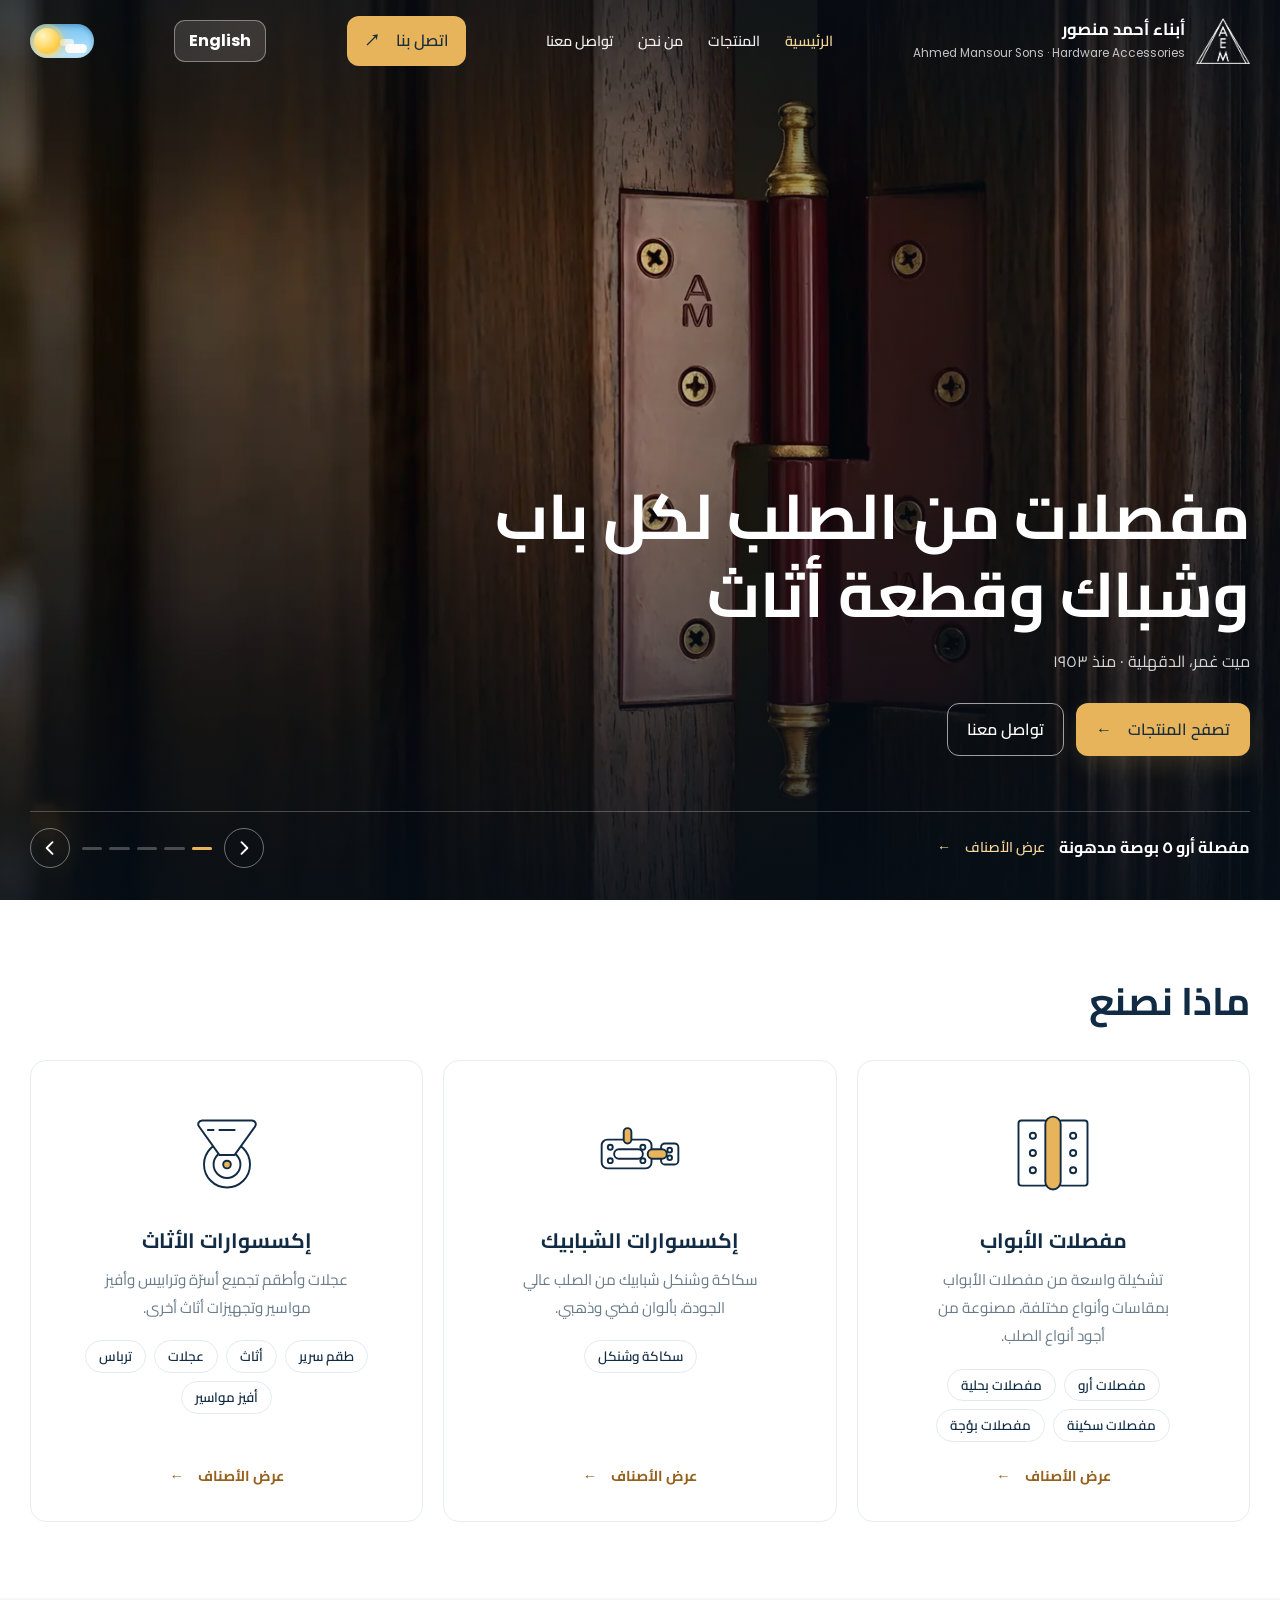
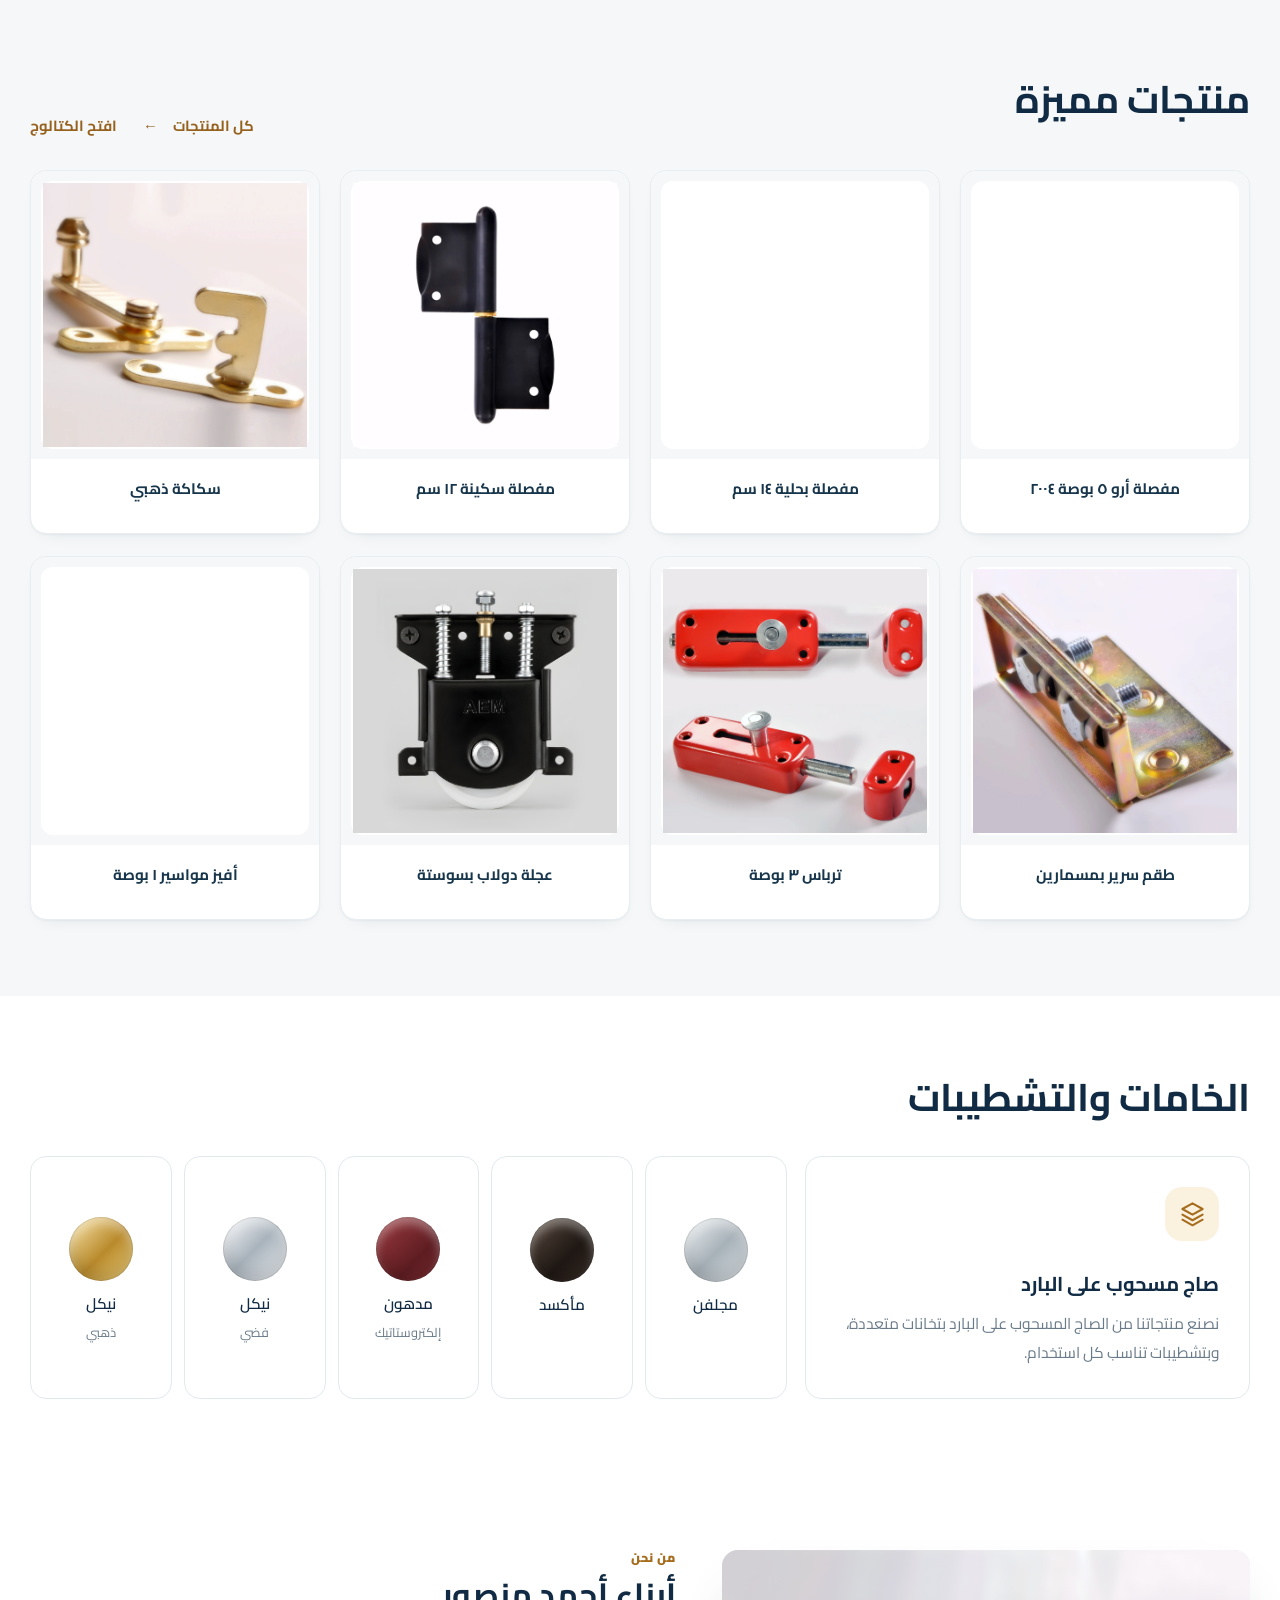
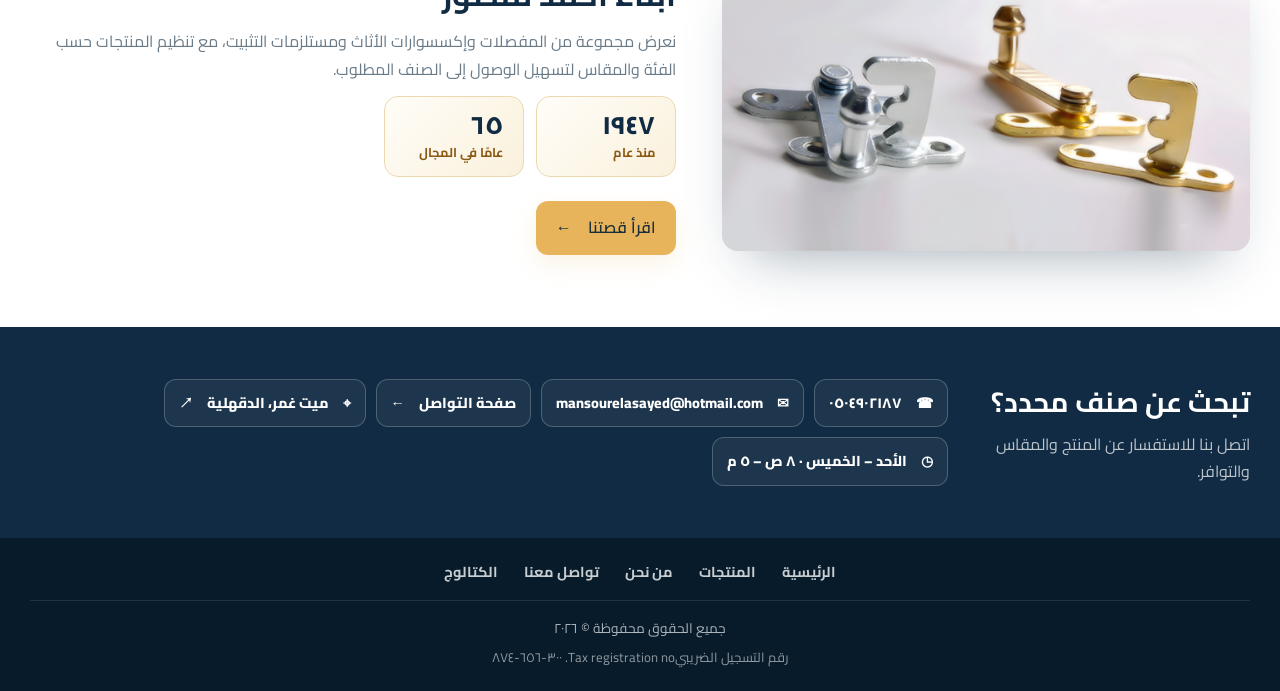
==== commit e79b2fbf: "Add files via upload" ====
--- a/index.html
+++ b/index.html
@@ -30,13 +30,12 @@
  </div>
 </section>
 <section class="pg" id="pillars"><div class="wrap"><div class="pg-head"><h2 class="pg-title"><span class="l-ar">ماذا نصنع</span><span class="l-en">What we make</span></h2></div><div class="pil-grid"><article class="pil-card"><div class="pil-ic"><svg viewBox="0 0 96 96" aria-hidden="true"><rect x="12" y="14" width="30" height="68" rx="3"/><rect x="54" y="14" width="30" height="68" rx="3"/><rect class="g" x="40" y="10" width="16" height="76" rx="8"/><circle cx="27" cy="30" r="3.2"/><circle cx="27" cy="48" r="3.2"/><circle cx="27" cy="66" r="3.2"/><circle cx="69" cy="30" r="3.2"/><circle cx="69" cy="48" r="3.2"/><circle cx="69" cy="66" r="3.2"/></svg></div><h3><span class="l-ar">مفصلات الأبواب</span><span class="l-en">Door Hinges</span></h3><p><span class="l-ar">تشكيلة واسعة من مفصلات الأبواب بمقاسات وأنواع مختلفة، مصنوعة من أجود أنواع الصلب.</span><span class="l-en">A wide range of door hinges in different types and sizes, made from the best quality steel.</span></p><ul class="pil-links"><li><a href="products.html#arrow"><span class="l-ar">مفصلات أرو</span><span class="l-en">Arrow Hinges</span></a></li><li><a href="products.html#ornate"><span class="l-ar">مفصلات بحلية</span><span class="l-en">H Hinges</span></a></li><li><a href="products.html#knife"><span class="l-ar">مفصلات سكينة</span><span class="l-en">Knife Hinges</span></a></li><li><a href="products.html#butt"><span class="l-ar">مفصلات بؤجة</span><span class="l-en">Butt Hinges</span></a></li></ul><a class="pil-more" href="products.html#arrow"><span class="l-ar">عرض الأصناف　←</span><span class="l-en">View items　→</span></a></article><article class="pil-card"><div class="pil-ic"><svg viewBox="0 0 96 96" aria-hidden="true"><rect x="8" y="34" width="52" height="30" rx="6"/><rect x="70" y="38" width="18" height="22" rx="4"/><rect class="g" x="56" y="44" width="20" height="10" rx="5"/><rect x="21" y="44" width="30" height="10" rx="5"/><rect class="g" x="31" y="22" width="8" height="16" rx="4"/><circle cx="17" cy="42" r="2.6"/><circle cx="51" cy="42" r="2.6"/><circle cx="17" cy="56" r="2.6"/><circle cx="51" cy="56" r="2.6"/><circle cx="79" cy="45" r="2.4"/><circle cx="79" cy="53" r="2.4"/></svg></div><h3><span class="l-ar">إكسسوارات الشبابيك</span><span class="l-en">Window Accessories</span></h3><p><span class="l-ar">سكاكة وشنكل شبابيك من الصلب عالي الجودة، بألوان فضي وذهبي.</span><span class="l-en">Window latches and hooks made from high-quality steel, in silver and gold.</span></p><ul class="pil-links"><li><a href="products.html#window"><span class="l-ar">سكاكة وشنكل</span><span class="l-en">Window Latches & Hooks</span></a></li></ul><a class="pil-more" href="products.html#window"><span class="l-ar">عرض الأصناف　←</span><span class="l-en">View items　→</span></a></article><article class="pil-card"><div class="pil-ic"><svg viewBox="0 0 96 96" aria-hidden="true"><circle cx="48" cy="60" r="24"/><circle cx="48" cy="60" r="14"/><circle class="g" cx="48" cy="60" r="4"/><path class="p" d="M22 14h52a4 4 0 0 1 3.2 6.4L56 50H40L18.8 20.4A4 4 0 0 1 22 14z"/><path d="M28 24h6M40 24h16"/></svg></div><h3><span class="l-ar">إكسسوارات الأثاث</span><span class="l-en">Furniture Accessories</span></h3><p><span class="l-ar">عجلات وأطقم تجميع أسرّة وترابيس وأفيز مواسير وتجهيزات أثاث أخرى.</span><span class="l-en">Casters, bed assembly kits, bolts, pipe clamps and other furniture fittings.</span></p><ul class="pil-links"><li><a href="products.html#bed"><span class="l-ar">طقم سرير</span><span class="l-en">Bed Assembly Kits</span></a></li><li><a href="products.html#furniture"><span class="l-ar">أثاث</span><span class="l-en">Furniture Accessories</span></a></li><li><a href="products.html#wheels"><span class="l-ar">عجلات</span><span class="l-en">Casters</span></a></li><li><a href="products.html#bolt"><span class="l-ar">ترباس</span><span class="l-en">Barrel Bolts</span></a></li><li><a href="products.html#clamp"><span class="l-ar">أفيز مواسير</span><span class="l-en">Pipe Clamps</span></a></li></ul><a class="pil-more" href="products.html#bed"><span class="l-ar">عرض الأصناف　←</span><span class="l-en">View items　→</span></a></article></div></div></section>
-<section class="pg soft" id="featured"><div class="wrap"><div class="pg-head fp-head"><h2 class="pg-title"><span class="l-ar">منتجات مميزة</span><span class="l-en">Featured products</span></h2><div class="fp-links"><a class="fp-all" href="products.html"><span class="l-ar">كل المنتجات　←</span><span class="l-en">All products　→</span></a><a class="fp-all" href="catalog.pdf" download><span class="l-ar">تحميل الكتالوج PDF</span><span class="l-en">Download catalog (PDF)</span></a></div></div><div class="fp-grid"><a class="fp-link" href="products.html#arrow"><figure class="product-card"><div class="product-image"><img src="product-images/arrow-02-arrow-5-inch-2004.webp" alt="مفصلة أرو 5 بوصة 2004 / Arrow 5 Inch 2004" loading="lazy" decoding="async"></div><figcaption class="product-info"><div class="product-name"><span class="l-ar">مفصلة أرو 5 بوصة 2004</span><span class="l-en">Arrow 5 Inch 2004</span></div></figcaption></figure></a><a class="fp-link" href="products.html#ornate"><figure class="product-card"><div class="product-image"><img src="product-images/ornate-02-hinge-14-cm.webp" alt="مفصلة بحلية 14 سم / Hinge 14 cm" loading="lazy" decoding="async"></div><figcaption class="product-info"><div class="product-name"><span class="l-ar">مفصلة بحلية 14 سم</span><span class="l-en">Hinge 14 cm</span></div></figcaption></figure></a><a class="fp-link" href="products.html#knife"><figure class="product-card"><div class="product-image"><img src="product-images/knife-03-knife-hinge-12-cm.webp" alt="مفصلة سكينة 12 سم / Knife Hinge 12 cm" loading="lazy" decoding="async"></div><figcaption class="product-info"><div class="product-name"><span class="l-ar">مفصلة سكينة 12 سم</span><span class="l-en">Knife Hinge 12 cm</span></div></figcaption></figure></a><a class="fp-link" href="products.html#window"><figure class="product-card"><div class="product-image"><img src="product-images/window-02-window-latch-gold.webp" alt="سكاكة ذهبي / Window Latch — Gold" loading="lazy" decoding="async"></div><figcaption class="product-info"><div class="product-name"><span class="l-ar">سكاكة ذهبي</span><span class="l-en">Window Latch — Gold</span></div></figcaption></figure></a><a class="fp-link" href="products.html#bed"><figure class="product-card"><div class="product-image"><img src="product-images/bed-03-2-bolts-bed-kit.webp" alt="طقم سرير بمسمارين / 2 Bolts Bed Kit" loading="lazy" decoding="async"></div><figcaption class="product-info"><div class="product-name"><span class="l-ar">طقم سرير بمسمارين</span><span class="l-en">2 Bolts Bed Kit</span></div></figcaption></figure></a><a class="fp-link" href="products.html#bolt"><figure class="product-card"><div class="product-image"><img src="product-images/bolt-03-barrel-bolt-3-inch.webp" alt="ترباس 3 بوصة / Barrel Bolt 3 Inch" loading="lazy" decoding="async"></div><figcaption class="product-info"><div class="product-name"><span class="l-ar">ترباس 3 بوصة</span><span class="l-en">Barrel Bolt 3 Inch</span></div></figcaption></figure></a><a class="fp-link" href="products.html#wheels"><figure class="product-card"><div class="product-image"><img src="product-images/wheels-01-wardrobe-sliding-wheel.webp" alt="عجلة دولاب بسوستة / Wardrobe Sliding Wheel" loading="lazy" decoding="async"></div><figcaption class="product-info"><div class="product-name"><span class="l-ar">عجلة دولاب بسوستة</span><span class="l-en">Wardrobe Sliding Wheel</span></div></figcaption></figure></a><a class="fp-link" href="products.html#clamp"><figure class="product-card"><div class="product-image"><img src="product-images/clamp-03-pipe-clamp-1-inch.webp" alt="أفيز مواسير 1 بوصة / Pipe Clamp 1 Inch" loading="lazy" decoding="async"></div><figcaption class="product-info"><div class="product-name"><span class="l-ar">أفيز مواسير 1 بوصة</span><span class="l-en">Pipe Clamp 1 Inch</span></div></figcaption></figure></a></div></div></section>
+<section class="pg soft" id="featured"><div class="wrap"><div class="pg-head fp-head"><h2 class="pg-title"><span class="l-ar">منتجات مميزة</span><span class="l-en">Featured products</span></h2><div class="fp-links"><a class="fp-all" href="products.html"><span class="l-ar">كل المنتجات　←</span><span class="l-en">All products　→</span></a><a class="fp-all" href="catalog.html" target="_blank" rel="noopener"><span class="l-ar">افتح الكتالوج</span><span class="l-en">Open the catalog</span></a></div></div><div class="fp-grid"><a class="fp-link" href="products.html#arrow"><figure class="product-card"><div class="product-image"><img src="product-images/arrow-02-arrow-5-inch-2004.webp" alt="مفصلة أرو 5 بوصة 2004 / Arrow 5 Inch 2004" loading="lazy" decoding="async"></div><figcaption class="product-info"><div class="product-name"><span class="l-ar">مفصلة أرو 5 بوصة 2004</span><span class="l-en">Arrow 5 Inch 2004</span></div></figcaption></figure></a><a class="fp-link" href="products.html#ornate"><figure class="product-card"><div class="product-image"><img src="product-images/ornate-02-hinge-14-cm.webp" alt="مفصلة بحلية 14 سم / Hinge 14 cm" loading="lazy" decoding="async"></div><figcaption class="product-info"><div class="product-name"><span class="l-ar">مفصلة بحلية 14 سم</span><span class="l-en">Hinge 14 cm</span></div></figcaption></figure></a><a class="fp-link" href="products.html#knife"><figure class="product-card"><div class="product-image"><img src="product-images/knife-03-knife-hinge-12-cm.webp" alt="مفصلة سكينة 12 سم / Knife Hinge 12 cm" loading="lazy" decoding="async"></div><figcaption class="product-info"><div class="product-name"><span class="l-ar">مفصلة سكينة 12 سم</span><span class="l-en">Knife Hinge 12 cm</span></div></figcaption></figure></a><a class="fp-link" href="products.html#window"><figure class="product-card"><div class="product-image"><img src="product-images/window-02-window-latch-gold.webp" alt="سكاكة ذهبي / Window Latch — Gold" loading="lazy" decoding="async"></div><figcaption class="product-info"><div class="product-name"><span class="l-ar">سكاكة ذهبي</span><span class="l-en">Window Latch — Gold</span></div></figcaption></figure></a><a class="fp-link" href="products.html#bed"><figure class="product-card"><div class="product-image"><img src="product-images/bed-03-2-bolts-bed-kit.webp" alt="طقم سرير بمسمارين / 2 Bolts Bed Kit" loading="lazy" decoding="async"></div><figcaption class="product-info"><div class="product-name"><span class="l-ar">طقم سرير بمسمارين</span><span class="l-en">2 Bolts Bed Kit</span></div></figcaption></figure></a><a class="fp-link" href="products.html#bolt"><figure class="product-card"><div class="product-image"><img src="product-images/bolt-03-barrel-bolt-3-inch.webp" alt="ترباس 3 بوصة / Barrel Bolt 3 Inch" loading="lazy" decoding="async"></div><figcaption class="product-info"><div class="product-name"><span class="l-ar">ترباس 3 بوصة</span><span class="l-en">Barrel Bolt 3 Inch</span></div></figcaption></figure></a><a class="fp-link" href="products.html#wheels"><figure class="product-card"><div class="product-image"><img src="product-images/wheels-01-wardrobe-sliding-wheel.webp" alt="عجلة دولاب بسوستة / Wardrobe Sliding Wheel" loading="lazy" decoding="async"></div><figcaption class="product-info"><div class="product-name"><span class="l-ar">عجلة دولاب بسوستة</span><span class="l-en">Wardrobe Sliding Wheel</span></div></figcaption></figure></a><a class="fp-link" href="products.html#clamp"><figure class="product-card"><div class="product-image"><img src="product-images/clamp-03-pipe-clamp-1-inch.webp" alt="أفيز مواسير 1 بوصة / Pipe Clamp 1 Inch" loading="lazy" decoding="async"></div><figcaption class="product-info"><div class="product-name"><span class="l-ar">أفيز مواسير 1 بوصة</span><span class="l-en">Pipe Clamp 1 Inch</span></div></figcaption></figure></a></div></div></section>
 <section class="pg" id="materials"><div class="wrap"><div class="pg-head"><h2 class="pg-title"><span class="l-ar">الخامات والتشطيبات</span><span class="l-en">Materials & finishes</span></h2></div><div class="mt-grid"><div class="mt-main"><div class="ct-ic"><svg viewBox="0 0 24 24" aria-hidden="true"><path d="M12 3l9 5-9 5-9-5z"/><path d="M3 13l9 5 9-5"/><path d="M3 17.5l9 5 9-5"/></svg></div><h3><span class="l-ar">صاج مسحوب على البارد</span><span class="l-en">Cold-rolled steel sheet</span></h3><p><span class="l-ar">نصنع منتجاتنا من الصاج المسحوب على البارد بتخانات متعددة، وبتشطيبات تناسب كل استخدام.</span><span class="l-en">Our products are made from cold-rolled steel sheet in multiple thicknesses, with finishes to suit every use.</span></p></div><ul class="mt-finishes"><li><i class="sw sw-galv"></i><b><span class="l-ar">مجلفن</span><span class="l-en">Galvanized</span></b></li><li><i class="sw sw-oxid"></i><b><span class="l-ar">مأكسد</span><span class="l-en">Oxidized</span></b></li><li><i class="sw sw-paint"></i><b><span class="l-ar">مدهون</span><span class="l-en">Painted</span></b><small><span class="l-ar">إلكتروستاتيك</span><span class="l-en">Electrostatic</span></small></li><li><i class="sw sw-silver"></i><b><span class="l-ar">نيكل</span><span class="l-en">Nickel</span></b><small><span class="l-ar">فضي</span><span class="l-en">Silver</span></small></li><li><i class="sw sw-gold"></i><b><span class="l-ar">نيكل</span><span class="l-en">Nickel</span></b><small><span class="l-ar">ذهبي</span><span class="l-en">Gold</span></small></li></ul></div></div></section>
 <section class="section" id="about"><div class="wrap about-grid"><div class="about-visual"><img src="landing-images/About_Window_Latch.webp" alt="سكاكة شباك فضي وذهبي" width="637" height="362" loading="lazy" decoding="async"></div><div class="about-copy"><div class="section-kicker">من نحن</div><h2>أبناء أحمد منصور</h2><p>نعرض مجموعة من المفصلات وإكسسوارات الأثاث ومستلزمات التثبيت، مع تنظيم المنتجات حسب الفئة والمقاس لتسهيل الوصول إلى الصنف المطلوب.</p><ul class="about-facts"><li><strong data-count="1953" data-from="1900">1953</strong><span><b class="l-ar">منذ عام</b><b class="l-en">Since</b></span></li><li><strong data-years="1953">73</strong><span><b class="l-ar">عامًا في المجال</b><b class="l-en">Years in the field</b></span></li></ul><div class="about-actions"><a class="btn btn-gold" href="about.html">اقرأ قصتنا　←</a></div></div></div></section>
-<section class="cred"><div class="wrap"><div class="cred-title"><span class="l-ar">سجلات وعضويات رسمية</span><span class="l-en">Official registrations & memberships</span></div><ul class="cred-list"><li data-cred="commercial"><svg viewBox="0 0 24 24" aria-hidden="true"><path d="M12 3l8 3v6c0 5-3.5 8-8 9-4.5-1-8-4-8-9V6z"/><path d="M8.5 12l2.5 2.5 4.5-5"/></svg><span><span class="l-ar">سجل تجاري</span><span class="l-en">Commercial register</span></span></li><li data-cred="industrial"><svg viewBox="0 0 24 24" aria-hidden="true"><path d="M12 3l8 3v6c0 5-3.5 8-8 9-4.5-1-8-4-8-9V6z"/><path d="M8.5 12l2.5 2.5 4.5-5"/></svg><span><span class="l-ar">سجل صناعي</span><span class="l-en">Industrial register</span></span></li><li data-cred="tax"><svg viewBox="0 0 24 24" aria-hidden="true"><path d="M12 3l8 3v6c0 5-3.5 8-8 9-4.5-1-8-4-8-9V6z"/><path d="M8.5 12l2.5 2.5 4.5-5"/></svg><span><span class="l-ar">تسجيل ضريبي</span><span class="l-en">Tax registration</span></span></li><li data-cred="ida"><svg viewBox="0 0 24 24" aria-hidden="true"><path d="M12 3l8 3v6c0 5-3.5 8-8 9-4.5-1-8-4-8-9V6z"/><path d="M8.5 12l2.5 2.5 4.5-5"/></svg><span><span class="l-ar">هيئة التنمية الصناعية</span><span class="l-en">Industrial Development Authority</span></span></li><li data-cred="fed"><svg viewBox="0 0 24 24" aria-hidden="true"><path d="M12 3l8 3v6c0 5-3.5 8-8 9-4.5-1-8-4-8-9V6z"/><path d="M8.5 12l2.5 2.5 4.5-5"/></svg><span><span class="l-ar">اتحاد الصناعات</span><span class="l-en">Federation of Industries</span></span></li></ul></div></section>
 <section class="contact-section" id="contact"><div class="wrap contact-grid"><div><h2>تبحث عن صنف محدد؟</h2><p>اتصل بنا للاستفسار عن المنتج والمقاس والتوافر.</p></div><div class="contact-details"><a class="contact-pill" href="tel:+20504902187">☎　0504902187</a><a class="contact-pill" href="mailto:mansourelasayed@hotmail.com">✉　mansourelasayed@hotmail.com</a><a class="contact-pill" href="contact.html">صفحة التواصل　←</a><a class="contact-pill" href="https://www.google.com/maps/place/Ahmed+Mansour+Sons+Factory+for+Hardware+-+%D9%85%D8%B5%D9%86%D8%B9+%D8%AD%D8%AF%D8%A7%D9%8A%D8%AF+%D8%A3%D8%A8%D9%86%D8%A7%D8%A1+%D8%A3%D8%AD%D9%85%D8%AF+%D8%A5%D8%A8%D8%B1%D8%A7%D9%87%D9%8A%D9%85+%D9%85%D9%86%D8%B5%D9%88%D8%B1/@30.7238846,31.2693549,17z/data=!4m6!3m5!1s0x14f7eb832723de7b:0xed900782350a30ad!8m2!3d30.7238846!4d31.2693549!16s%2Fg%2F11sz3r_7c7" target="_blank" rel="noopener">⌖　ميت غمر، الدقهلية　↗</a><span class="contact-pill">◷　الأحد – الخميس · 8 ص – 5 م</span></div></div></section>
 </main>
-<footer><nav class="wrap footer-links" aria-label="Footer"><a href="index.html"><span class="l-ar">الرئيسية</span><span class="l-en">Home</span></a><a href="products.html"><span class="l-ar">المنتجات</span><span class="l-en">Products</span></a><a href="about.html"><span class="l-ar">من نحن</span><span class="l-en">About Us</span></a><a href="contact.html"><span class="l-ar">تواصل معنا</span><span class="l-en">Contact</span></a><a href="catalog.pdf" download><span class="l-ar">الكتالوج PDF</span><span class="l-en">Catalog PDF</span></a></nav><div class="wrap footer-inner"><span>جميع الحقوق محفوظة © 2026</span></div></footer>
+<footer><nav class="wrap footer-links" aria-label="Footer"><a href="index.html"><span class="l-ar">الرئيسية</span><span class="l-en">Home</span></a><a href="products.html"><span class="l-ar">المنتجات</span><span class="l-en">Products</span></a><a href="about.html"><span class="l-ar">من نحن</span><span class="l-en">About Us</span></a><a href="contact.html"><span class="l-ar">تواصل معنا</span><span class="l-en">Contact</span></a><a href="catalog.html" target="_blank" rel="noopener"><span class="l-ar">الكتالوج</span><span class="l-en">Catalog</span></a></nav><div class="wrap footer-inner"><span>جميع الحقوق محفوظة © 2026</span><span class="tax-line"><span class="l-ar">رقم التسجيل الضريبي</span><span class="l-en">Tax registration no.</span> <bdi dir="ltr" data-keep-digits>300-656-874</bdi></span></div></footer>
 <div class="modal" id="imageModal" aria-hidden="true"><div class="modal-panel" role="dialog" aria-modal="true" aria-label="صورة المنتج المكبرة"><button class="modal-close" id="modalClose" type="button" aria-label="إغلاق">×</button><div class="modal-img-wrap"><img id="modalImage" alt=""></div><div class="modal-caption" id="modalCaption"></div></div></div>
-<script>window.PAGE_TITLES={ar:"أبناء أحمد منصور | مفصلات وإكسسوارات أثاث",en:"Ahmed Mansour Sons | Hinges & Furniture Accessories"};</script><script src="products-data.js"></script><script src="credentials-data.js"></script><script src="site.js"></script>
+<script>window.PAGE_TITLES={ar:"أبناء أحمد منصور | مفصلات وإكسسوارات أثاث",en:"Ahmed Mansour Sons | Hinges & Furniture Accessories"};</script><script src="products-data.js"></script><script src="site.js"></script>
 </body></html>
--- a/styles.css
+++ b/styles.css
@@ -776,3 +776,14 @@
 
 .cred-no{margin-inline-start:2px;padding:1px 9px;border-radius:999px;background:#fbf1df;color:#8a5a14;font-size:.82rem;font-weight:700;direction:ltr;unicode-bidi:isolate}
 html[data-theme="dark"] .cred-no{background:rgba(231,180,92,.14);color:var(--gold)}
+
+/* v15 — finishes aligned on one line, tax line in footer */
+.mt-finishes li{justify-content:flex-start;gap:12px;padding:28px 8px 22px}
+.mt-finishes li b,.mt-finishes li small{display:block;width:100%}
+.mt-finishes li small{margin-top:-6px}
+.footer-inner{flex-direction:column;gap:6px}
+.tax-line{font-size:.82rem;color:rgba(255,255,255,.55)}
+.tax-line bdi{color:rgba(255,255,255,.85);font-weight:600;letter-spacing:.02em}
+/* finishes: circle + label centred as one block, equal text height so every circle sits on the same line */
+.mt-finishes li{justify-content:center}
+.mt-finishes li:not(:has(small))::after{content:"";display:block;height:1.25em;margin-top:-6px}
